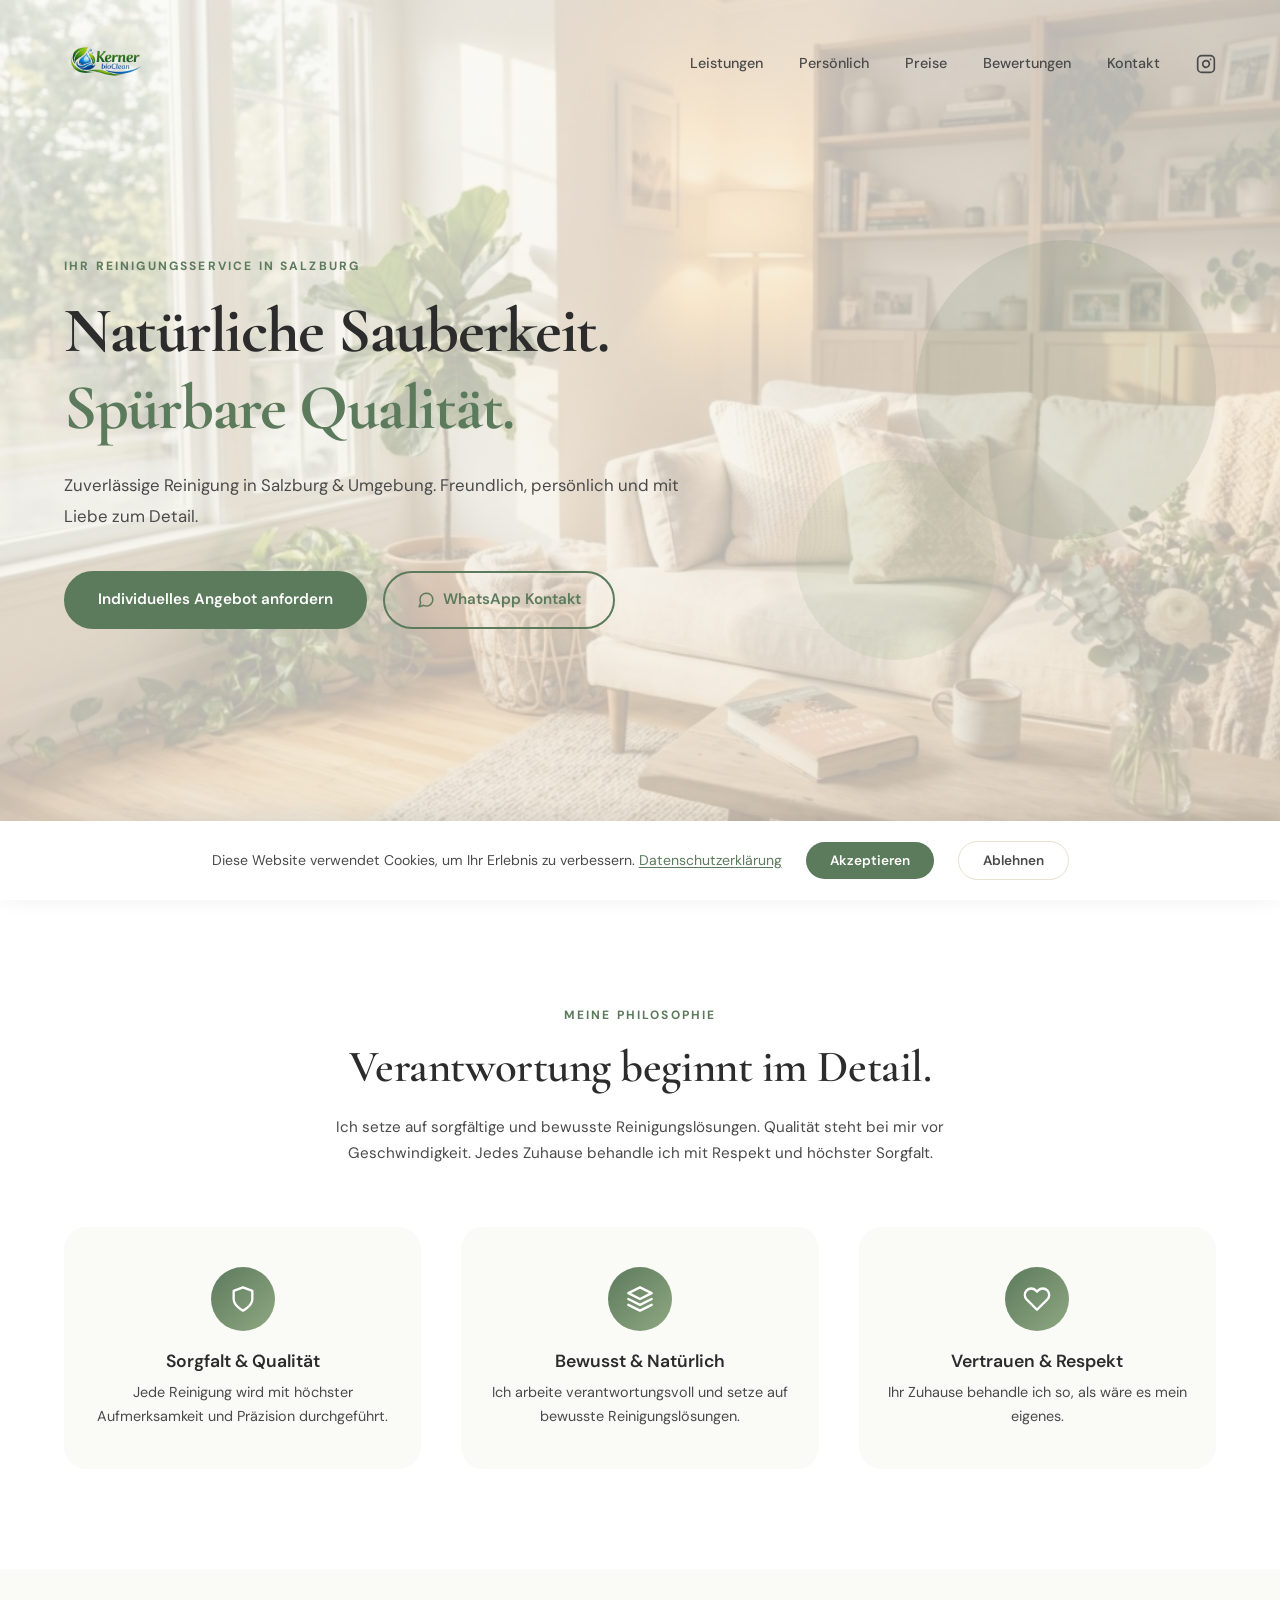
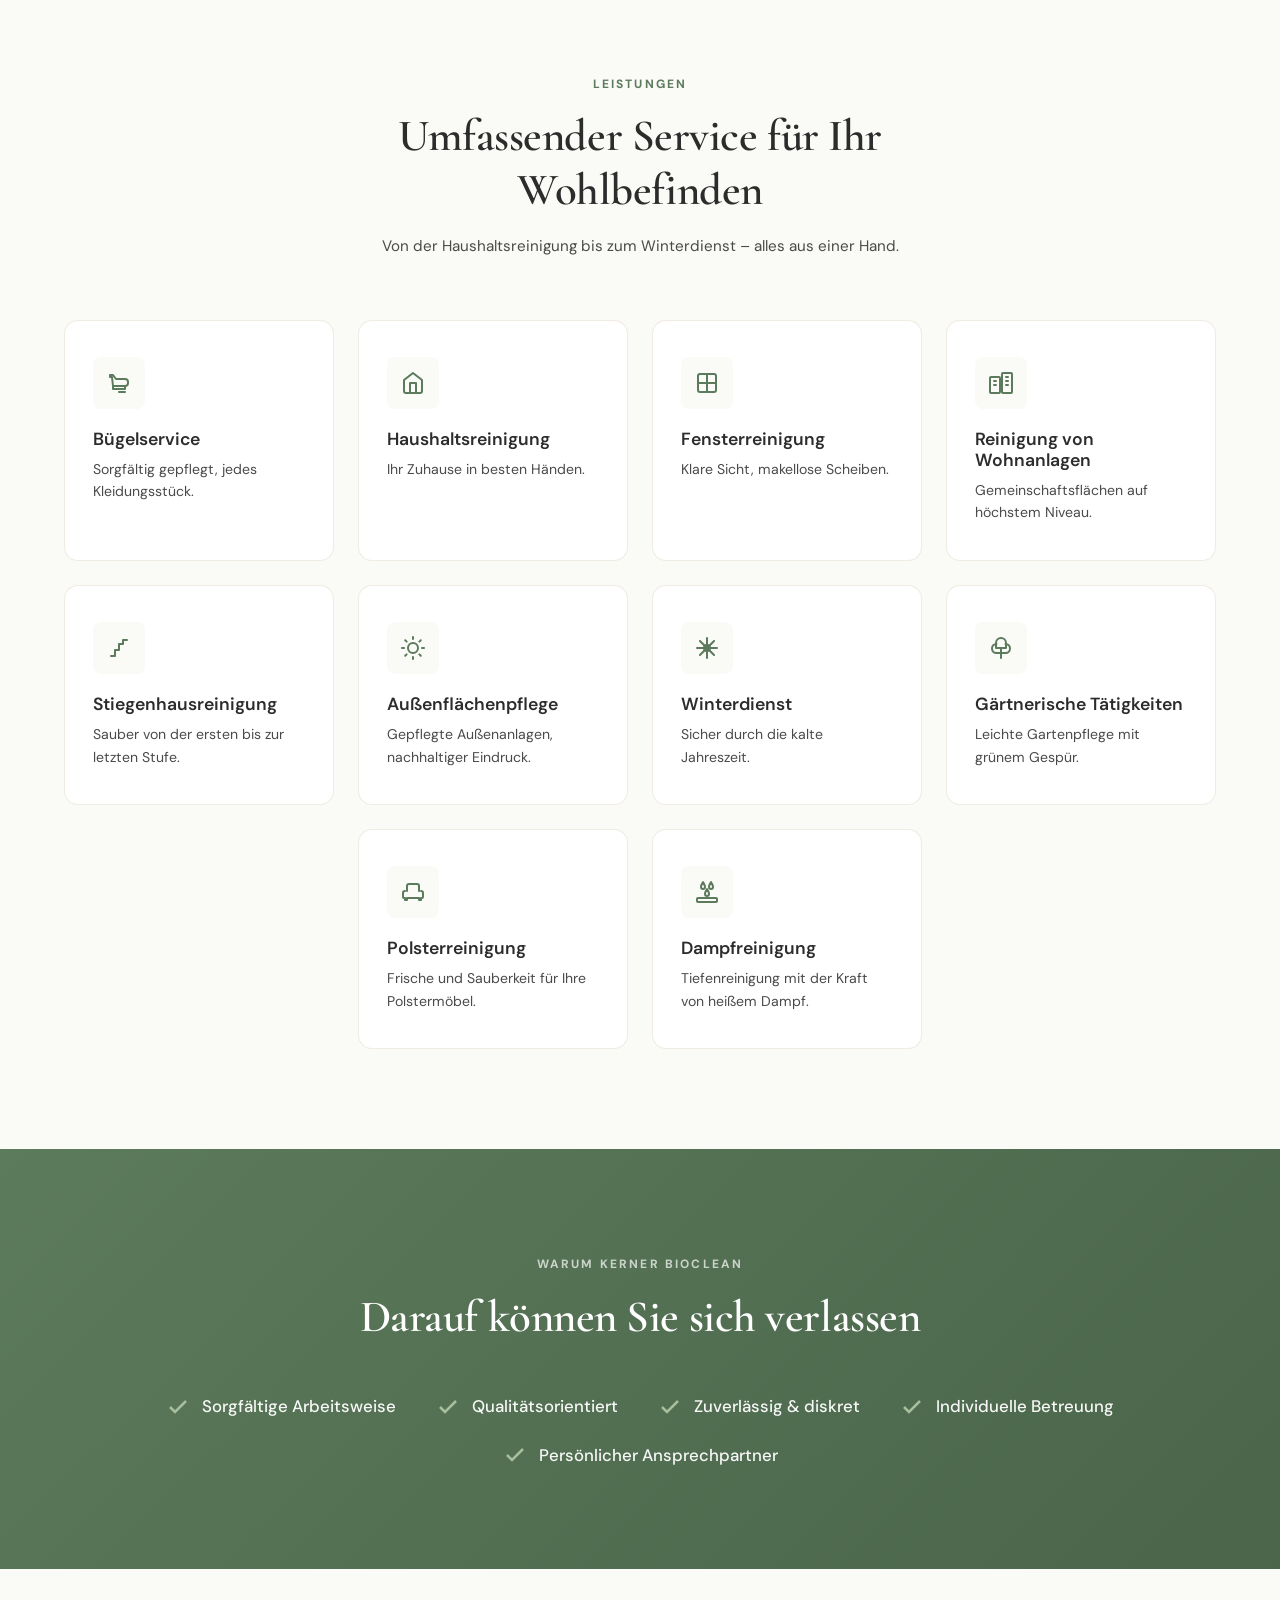
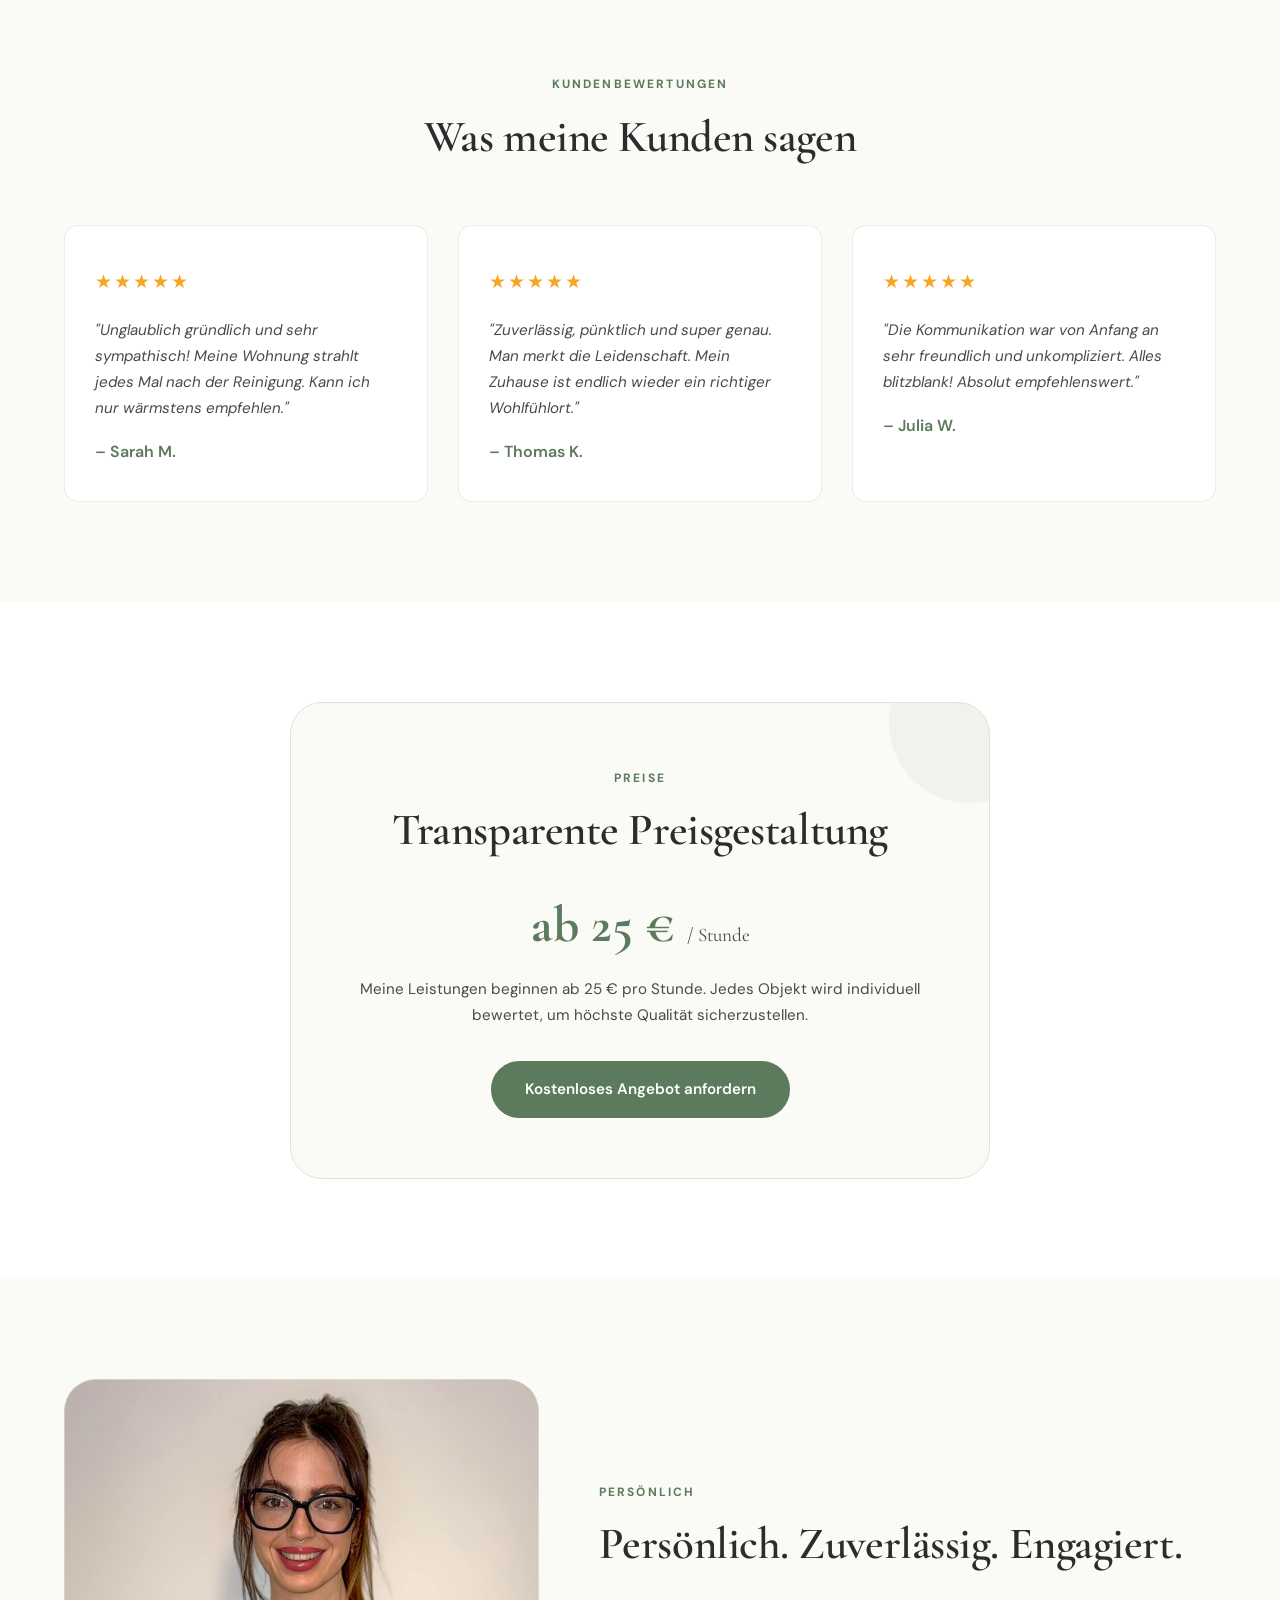
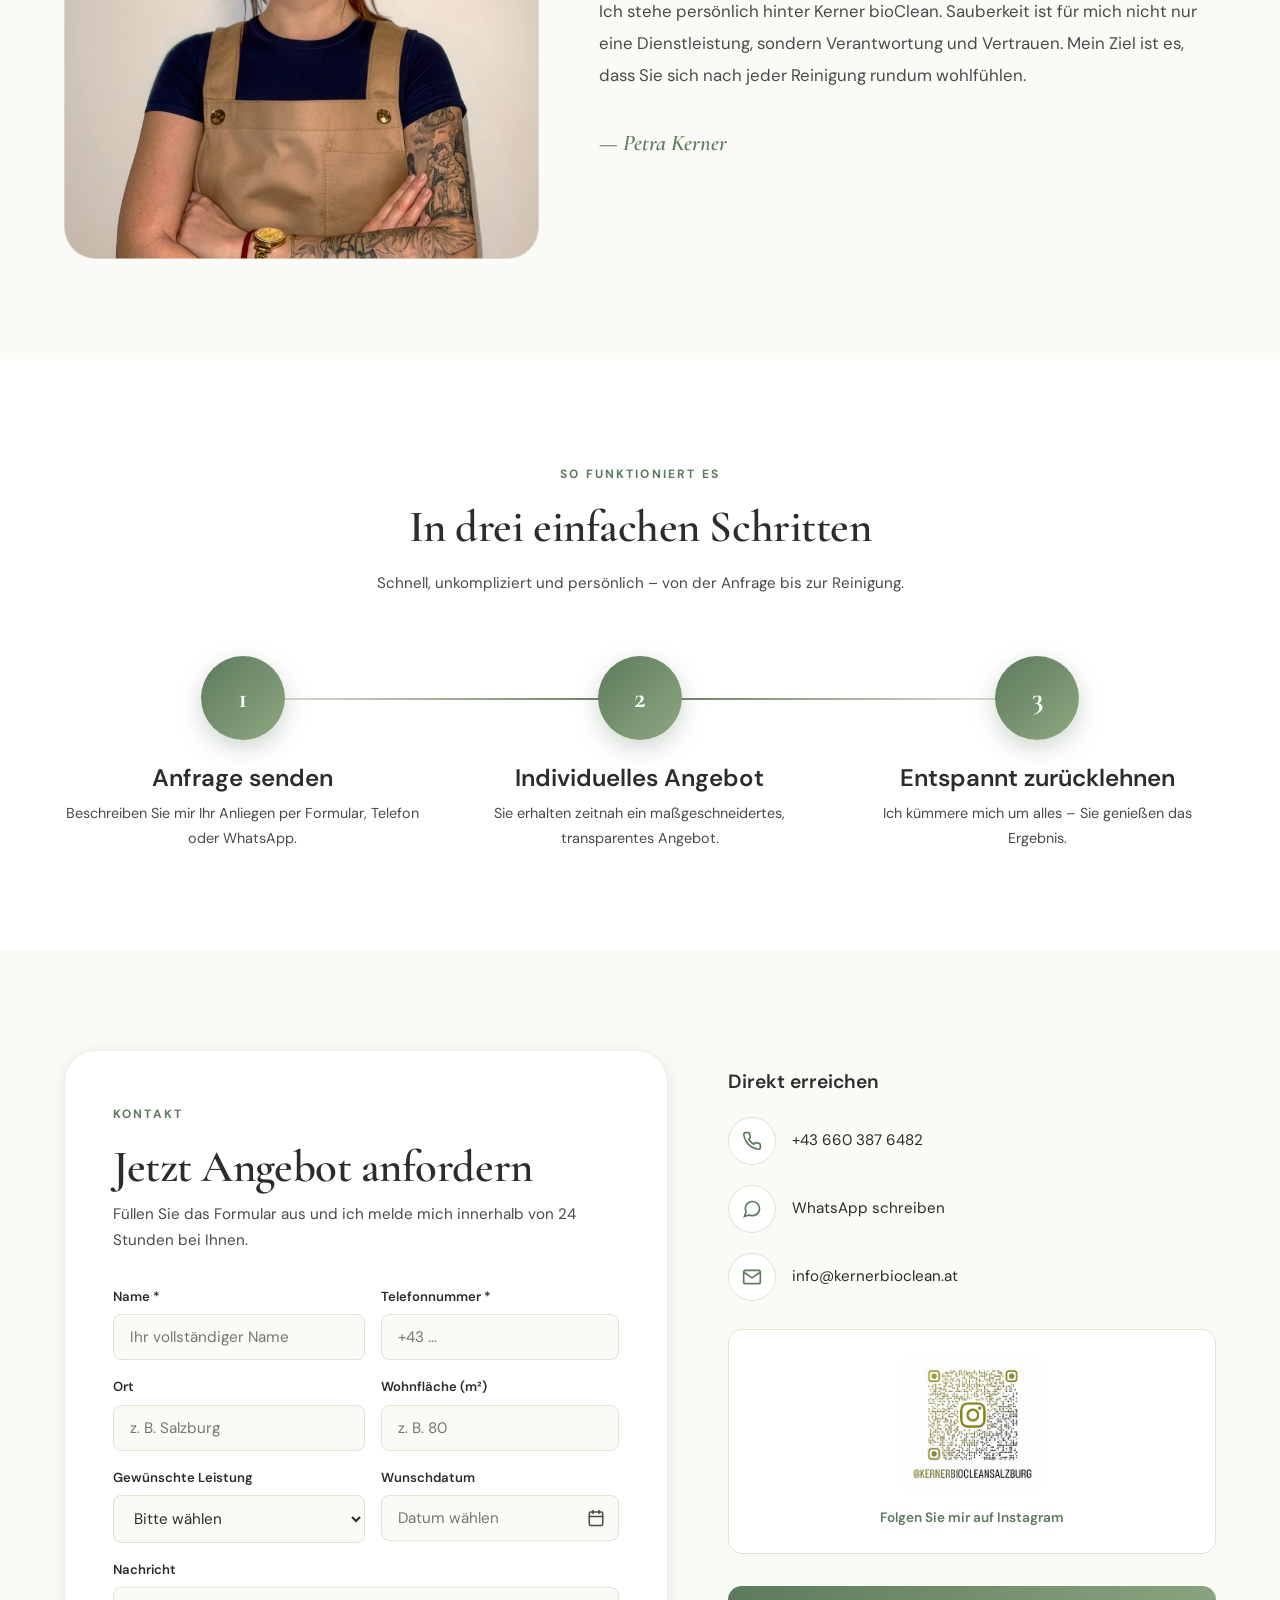
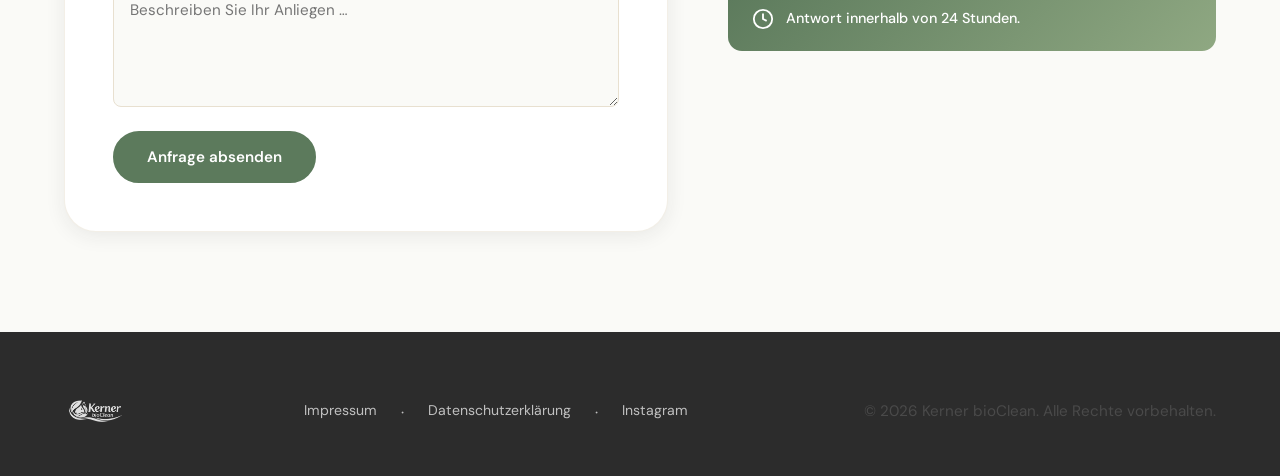
==== index.html @ 17708b9a "Update print statement from 'Hello' to 'Goodbye'" ====
<!DOCTYPE html>
<html lang="de">

<head>
  <meta charset="UTF-8">
  <meta name="viewport" content="width=device-width, initial-scale=1.0">
  <title>Kerner BioClean</title>
  <link rel="icon" type="image/png" href="Logo-ohneText.png" sizes="192x192">
  <link rel="apple-touch-icon" href="Logo-ohneText.png">
  <meta name="description"
    content="Zuverlässige Reinigung in Salzburg & Umgebung. Kerner bioClean – freundlich, persönlich und mit Liebe zum Detail.">
  <link rel="preconnect" href="https://fonts.googleapis.com">
  <link rel="preconnect" href="https://fonts.gstatic.com" crossorigin>
  <link
    href="https://fonts.googleapis.com/css2?family=Cormorant+Garamond:ital,wght@0,400;0,600;0,700;1,400;1,600&family=DM+Sans:wght@400;500;600;700&display=swap"
    rel="stylesheet">
  <link rel="stylesheet" href="style.css">
</head>

<body>

  <!-- ======================== NAVIGATION ======================== -->
  <nav class="navbar" id="navbar">
    <div class="container">
      <a href="#" class="logo"><img src="Logo.png" alt="Kerner bioClean" class="logo-img"></a>
      <ul class="nav-links" id="navLinks">
        <li><a href="#leistungen">Leistungen</a></li>
        <li><a href="#persoenlich">Persönlich</a></li>
        <li><a href="#preise">Preise</a></li>
        <li><a href="#bewertungen">Bewertungen</a></li>
        <li><a href="#kontakt">Kontakt</a></li>
        <li><a href="https://www.instagram.com/kernerbiocleansalzburg/" target="_blank" rel="noopener"
            aria-label="Instagram">
            <svg width="20" height="20" viewBox="0 0 24 24" fill="none" stroke="currentColor" stroke-width="2"
              stroke-linecap="round" stroke-linejoin="round">
              <rect x="2" y="2" width="20" height="20" rx="5" ry="5" />
              <path d="M16 11.37A4 4 0 1 1 12.63 8 4 4 0 0 1 16 11.37z" />
              <line x1="17.5" y1="6.5" x2="17.51" y2="6.5" />
            </svg>
          </a></li>
      </ul>
      <button class="menu-toggle" id="menuToggle" aria-label="Menü öffnen">
        <span></span><span></span><span></span>
      </button>
    </div>
  </nav>

  <!-- ======================== HERO ======================== -->
  <section class="hero" id="hero">
    <div class="container">
      <div class="hero-content reveal">
        <span class="section-label">Ihr Reinigungsservice in Salzburg</span>
        <h1>Natürliche Sauberkeit.<br><em>Spürbare Qualität.</em></h1>
        <p>Zuverlässige Reinigung in Salzburg &amp; Umgebung. Freundlich, persönlich und mit Liebe zum Detail.</p>
        <div class="hero-buttons">
          <a href="#kontakt" class="btn btn-primary">Individuelles Angebot anfordern</a>
          <a href="https://wa.me/436603876482" target="_blank" rel="noopener" class="btn btn-outline">
            <svg width="18" height="18" viewBox="0 0 24 24" fill="none" stroke="currentColor" stroke-width="2"
              stroke-linecap="round" stroke-linejoin="round">
              <path
                d="M21 11.5a8.38 8.38 0 0 1-.9 3.8 8.5 8.5 0 0 1-7.6 4.7 8.38 8.38 0 0 1-3.8-.9L3 21l1.9-5.7a8.38 8.38 0 0 1-.9-3.8 8.5 8.5 0 0 1 4.7-7.6 8.38 8.38 0 0 1 3.8-.9h.5a8.48 8.48 0 0 1 8 8v.5z" />
            </svg>
            WhatsApp Kontakt
          </a>
        </div>
      </div>
    </div>
    <div class="hero-decoration" aria-hidden="true">
      <div class="hero-circle"></div>
      <div class="hero-circle"></div>
      <div class="hero-circle"></div>
    </div>
  </section>

  <!-- ======================== PHILOSOPHIE ======================== -->
  <section id="philosophie">
    <div class="container">
      <div class="philosophy-content reveal">
        <span class="section-label">Meine Philosophie</span>
        <h2>Verantwortung beginnt im Detail.</h2>
        <p>Ich setze auf sorgfältige und bewusste Reinigungslösungen. Qualität steht bei mir vor Geschwindigkeit. Jedes
          Zuhause behandle ich mit Respekt und höchster Sorgfalt.</p>
      </div>
      <div class="philosophy-features stagger">
        <!-- Feature 1 -->
        <div class="philosophy-feature reveal">
          <div class="icon-wrapper">
            <svg viewBox="0 0 24 24">
              <path d="M12 22s8-4 8-10V5l-8-3-8 3v7c0 6 8 10 8 10z" />
            </svg>
          </div>
          <h4>Sorgfalt & Qualität</h4>
          <p>Jede Reinigung wird mit höchster Aufmerksamkeit und Präzision durchgeführt.</p>
        </div>
        <!-- Feature 2 -->
        <div class="philosophy-feature reveal">
          <div class="icon-wrapper">
            <svg viewBox="0 0 24 24">
              <path d="M12 2L2 7l10 5 10-5-10-5z" />
              <path d="M2 17l10 5 10-5" />
              <path d="M2 12l10 5 10-5" />
            </svg>
          </div>
          <h4>Bewusst & Natürlich</h4>
          <p>Ich arbeite verantwortungsvoll und setze auf bewusste Reinigungslösungen.</p>
        </div>
        <!-- Feature 3 -->
        <div class="philosophy-feature reveal">
          <div class="icon-wrapper">
            <svg viewBox="0 0 24 24">
              <path
                d="M20.84 4.61a5.5 5.5 0 0 0-7.78 0L12 5.67l-1.06-1.06a5.5 5.5 0 0 0-7.78 7.78l1.06 1.06L12 21.23l7.78-7.78 1.06-1.06a5.5 5.5 0 0 0 0-7.78z" />
            </svg>
          </div>
          <h4>Vertrauen & Respekt</h4>
          <p>Ihr Zuhause behandle ich so, als wäre es mein eigenes.</p>
        </div>
      </div>
    </div>
  </section>

  <!-- ======================== LEISTUNGEN ======================== -->
  <section id="leistungen">
    <div class="container">
      <div class="services-header reveal">
        <span class="section-label">Leistungen</span>
        <h2>Umfassender Service für Ihr Wohlbefinden</h2>
        <p>Von der Haushaltsreinigung bis zum Winterdienst – alles aus einer Hand.</p>
      </div>
      <div class="services-grid stagger">
        <!-- 1. Bügelservice -->
        <div class="service-card reveal">
          <div class="icon-wrapper">
            <svg viewBox="0 0 24 24">
              <path d="M6 15h12a3 3 0 0 0 3-3v-1a3 3 0 0 0-3-3H9L6 4H3v2h2l1 9Z" />
              <path d="M6 15v3h12v-3" />
              <path d="M12 21h6" />
            </svg>
          </div>
          <h3>Bügelservice</h3>
          <p>Sorgfältig gepflegt, jedes Kleidungsstück.</p>
        </div>
        <!-- 2. Haushaltsreinigung -->
        <div class="service-card reveal">
          <div class="icon-wrapper">
            <svg viewBox="0 0 24 24">
              <path d="M3 9l9-7 9 7v11a2 2 0 0 1-2 2H5a2 2 0 0 1-2-2z" />
              <polyline points="9 22 9 12 15 12 15 22" />
            </svg>
          </div>
          <h3>Haushaltsreinigung</h3>
          <p>Ihr Zuhause in besten Händen.</p>
        </div>
        <!-- 3. Fensterreinigung -->
        <div class="service-card reveal">
          <div class="icon-wrapper">
            <svg viewBox="0 0 24 24">
              <rect x="3" y="3" width="18" height="18" rx="2" ry="2" />
              <line x1="12" y1="3" x2="12" y2="21" />
              <line x1="3" y1="12" x2="21" y2="12" />
            </svg>
          </div>
          <h3>Fensterreinigung</h3>
          <p>Klare Sicht, makellose Scheiben.</p>
        </div>
        <!-- 4. Reinigung von Wohnanlagen -->
        <div class="service-card reveal">
          <div class="icon-wrapper">
            <svg viewBox="0 0 24 24">
              <rect x="1" y="6" width="10" height="16" rx="1" />
              <rect x="13" y="2" width="10" height="20" rx="1" />
              <line x1="5" y1="10" x2="7" y2="10" />
              <line x1="5" y1="14" x2="7" y2="14" />
              <line x1="17" y1="6" x2="19" y2="6" />
              <line x1="17" y1="10" x2="19" y2="10" />
              <line x1="17" y1="14" x2="19" y2="14" />
            </svg>
          </div>
          <h3>Reinigung von Wohnanlagen</h3>
          <p>Gemeinschaftsflächen auf höchstem Niveau.</p>
        </div>
        <!-- 5. Stiegenhausreinigung -->
        <div class="service-card reveal">
          <div class="icon-wrapper">
            <svg viewBox="0 0 24 24">
              <polyline points="4 20 8 20 8 14 12 14 12 8 16 8 16 4 20 4" />
            </svg>
          </div>
          <h3>Stiegenhausreinigung</h3>
          <p>Sauber von der ersten bis zur letzten Stufe.</p>
        </div>
        <!-- 6. Außenflächenpflege -->
        <div class="service-card reveal">
          <div class="icon-wrapper">
            <svg viewBox="0 0 24 24">
              <circle cx="12" cy="12" r="5" />
              <line x1="12" y1="1" x2="12" y2="3" />
              <line x1="12" y1="21" x2="12" y2="23" />
              <line x1="4.22" y1="4.22" x2="5.64" y2="5.64" />
              <line x1="18.36" y1="18.36" x2="19.78" y2="19.78" />
              <line x1="1" y1="12" x2="3" y2="12" />
              <line x1="21" y1="12" x2="23" y2="12" />
              <line x1="4.22" y1="19.78" x2="5.64" y2="18.36" />
              <line x1="18.36" y1="5.64" x2="19.78" y2="4.22" />
            </svg>
          </div>
          <h3>Außenflächenpflege</h3>
          <p>Gepflegte Außenanlagen, nachhaltiger Eindruck.</p>
        </div>
        <!-- 7. Winterdienst -->
        <div class="service-card reveal">
          <div class="icon-wrapper">
            <svg viewBox="0 0 24 24">
              <line x1="12" y1="2" x2="12" y2="22" />
              <line x1="2" y1="12" x2="22" y2="12" />
              <line x1="4.93" y1="4.93" x2="19.07" y2="19.07" />
              <line x1="19.07" y1="4.93" x2="4.93" y2="19.07" />
              <circle cx="12" cy="12" r="3" />
            </svg>
          </div>
          <h3>Winterdienst</h3>
          <p>Sicher durch die kalte Jahreszeit.</p>
        </div>
        <!-- 8. Gärtnerische Tätigkeiten -->
        <div class="service-card reveal">
          <div class="icon-wrapper">
            <svg viewBox="0 0 24 24">
              <path d="M12 22V12" />
              <path d="M7.5 8C5 8 3 10 3 12.5S5 17 7.5 17H12" />
              <path d="M16.5 8C19 8 21 10 21 12.5S19 17 16.5 17H12" />
              <path d="M12 2a5 5 0 0 0-5 5v5h10V7a5 5 0 0 0-5-5z" />
            </svg>
          </div>
          <h3>Gärtnerische Tätigkeiten</h3>
          <p>Leichte Gartenpflege mit grünem Gespür.</p>
        </div>
        <!-- 9. Polsterreinigung -->
        <div class="service-card reveal">
          <div class="icon-wrapper">
            <svg viewBox="0 0 24 24">
              <path d="M4 11a2 2 0 0 0-2 2v4a1 1 0 0 0 1 1h1v2h2v-2h12v2h2v-2h1a1 1 0 0 0 1-1v-4a2 2 0 0 0-2-2" />
              <path d="M6 11V6a2 2 0 0 1 2-2h8a2 2 0 0 1 2 2v5" />
            </svg>
          </div>
          <h3>Polsterreinigung</h3>
          <p>Frische und Sauberkeit für Ihre Polstermöbel.</p>
        </div>
        <!-- 10. Dampfreinigung -->
        <div class="service-card reveal">
          <div class="icon-wrapper">
            <svg viewBox="0 0 24 24">
              <path d="M8 2c0 0-2 3-2 5a2 2 0 0 0 4 0C10 5 8 2 8 2z" />
              <path d="M16 2c0 0-2 3-2 5a2 2 0 0 0 4 0C18 5 16 2 16 2z" />
              <path d="M12 9c0 0-2 3-2 5a2 2 0 0 0 4 0C14 12 12 9 12 9z" />
              <rect x="2" y="18" width="20" height="4" rx="1" />
            </svg>
          </div>
          <h3>Dampfreinigung</h3>
          <p>Tiefenreinigung mit der Kraft von heißem Dampf.</p>
        </div>
      </div>
    </div>
  </section>

  <!-- ======================== VERTRAUEN ======================== -->
  <section id="vertrauen">
    <div class="container">
      <div class="trust-content reveal">
        <span class="section-label" style="color: rgba(255,255,255,0.7);">Warum Kerner BioClean</span>
        <h2>Darauf können Sie sich verlassen</h2>
        <div class="trust-list stagger">
          <div class="trust-item reveal">
            <svg viewBox="0 0 24 24">
              <polyline points="20 6 9 17 4 12" />
            </svg>
            <span>Sorgfältige Arbeitsweise</span>
          </div>
          <div class="trust-item reveal">
            <svg viewBox="0 0 24 24">
              <polyline points="20 6 9 17 4 12" />
            </svg>
            <span>Qualitätsorientiert</span>
          </div>
          <div class="trust-item reveal">
            <svg viewBox="0 0 24 24">
              <polyline points="20 6 9 17 4 12" />
            </svg>
            <span>Zuverlässig &amp; diskret</span>
          </div>
          <div class="trust-item reveal">
            <svg viewBox="0 0 24 24">
              <polyline points="20 6 9 17 4 12" />
            </svg>
            <span>Individuelle Betreuung</span>
          </div>
          <div class="trust-item reveal">
            <svg viewBox="0 0 24 24">
              <polyline points="20 6 9 17 4 12" />
            </svg>
            <span>Persönlicher Ansprechpartner</span>
          </div>
        </div>
      </div>
    </div>
  </section>


  <!-- ======================== BEWERTUNGEN ======================== -->
  <section id="bewertungen">
    <div class="container">
      <div class="reviews-header reveal">
        <span class="section-label">Kundenbewertungen</span>
        <h2>Was meine Kunden sagen</h2>
      </div>
      <div class="reviews-grid stagger">
        <!-- Review 1 -->
        <div class="review-card reveal">
          <div class="stars">★★★★★</div>
          <p>"Unglaublich gründlich und sehr sympathisch! Meine Wohnung strahlt jedes Mal nach der Reinigung. Kann ich
            nur wärmstens empfehlen."</p>
          <h4>– Sarah M.</h4>
        </div>
        <!-- Review 2 -->
        <div class="review-card reveal">
          <div class="stars">★★★★★</div>
          <p>"Zuverlässig, pünktlich und super genau. Man merkt die Leidenschaft. Mein Zuhause ist endlich wieder ein
            richtiger Wohlfühlort."</p>
          <h4>– Thomas K.</h4>
        </div>
        <!-- Review 3 -->
        <div class="review-card reveal">
          <div class="stars">★★★★★</div>
          <p>"Die Kommunikation war von Anfang an sehr freundlich und unkompliziert. Alles blitzblank! Absolut
            empfehlenswert."</p>
          <h4>– Julia W.</h4>
        </div>
      </div>
    </div>
  </section>

  <!-- ======================== PREISE ======================== -->
  <section id="preise">
    <div class="container">
      <div class="pricing-card reveal">
        <span class="section-label">Preise</span>
        <h2>Transparente Preisgestaltung</h2>
        <div class="pricing-amount">ab 25 € <span>/ Stunde</span></div>
        <p>Meine Leistungen beginnen ab 25 € pro Stunde. Jedes Objekt wird individuell bewertet, um höchste Qualität
          sicherzustellen.</p>
        <a href="#kontakt" class="btn btn-primary">Kostenloses Angebot anfordern</a>
      </div>
    </div>
  </section>

  <!-- ======================== PERSÖNLICH ======================== -->
  <section id="persoenlich">
    <div class="container">
      <div class="personal-grid">
        <div class="personal-image reveal">
          <img src="Person.jpeg" alt="Kerner bioClean – Persönlicher Ansprechpartner" loading="lazy">
        </div>
        <div class="personal-text reveal">
          <span class="section-label">Persönlich</span>
          <h2>Persönlich. Zuverlässig. Engagiert.</h2>
          <p>Ich stehe persönlich hinter Kerner bioClean. Sauberkeit ist für mich nicht nur eine Dienstleistung, sondern
            Verantwortung und Vertrauen. Mein Ziel ist es, dass Sie sich nach jeder Reinigung rundum wohlfühlen.</p>
          <span class="signature">— Petra Kerner</span>
        </div>
      </div>
    </div>
  </section>

  <!-- ======================== ABLAUF ======================== -->
  <section id="ablauf">
    <div class="container">
      <div class="process-header reveal">
        <span class="section-label">So funktioniert es</span>
        <h2>In drei einfachen Schritten</h2>
        <p>Schnell, unkompliziert und persönlich – von der Anfrage bis zur Reinigung.</p>
      </div>
      <div class="process-steps stagger">
        <div class="process-step reveal">
          <div class="step-number">1</div>
          <h3>Anfrage senden</h3>
          <p>Beschreiben Sie mir Ihr Anliegen per Formular, Telefon oder WhatsApp.</p>
        </div>
        <div class="process-step reveal">
          <div class="step-number">2</div>
          <h3>Individuelles Angebot</h3>
          <p>Sie erhalten zeitnah ein maßgeschneidertes, transparentes Angebot.</p>
        </div>
        <div class="process-step reveal">
          <div class="step-number">3</div>
          <h3>Entspannt zurücklehnen</h3>
          <p>Ich kümmere mich um alles – Sie genießen das Ergebnis.</p>
        </div>
      </div>
    </div>
  </section>

  <!-- ======================== KONTAKT ======================== -->
  <section id="kontakt">
    <div class="container">
      <div class="contact-grid">
        <!-- Form -->
        <div class="contact-form-wrapper reveal">
          <span class="section-label">Kontakt</span>
          <h2>Jetzt Angebot anfordern</h2>
          <p>Füllen Sie das Formular aus und ich melde mich innerhalb von 24 Stunden bei Ihnen.</p>
          <form id="contactForm" action="https://formsubmit.co/info@kernerbioclean.at" method="POST">
            <!-- Formsubmit config -->
            <input type="hidden" name="_subject" value="Neue Anfrage über Kerner bioClean Website">
            <input type="hidden" name="_captcha" value="false">
            <input type="hidden" name="_next" value="https://www.kernerbioclean.at/#kontakt">
            <input type="text" name="_honey" style="display:none">
            <div class="form-grid">
              <div class="form-group">
                <label for="name">Name *</label>
                <input type="text" id="name" name="name" placeholder="Ihr vollständiger Name" required>
              </div>
              <div class="form-group">
                <label for="phone">Telefonnummer *</label>
                <input type="tel" id="phone" name="phone" placeholder="+43 ..." required>
              </div>
              <div class="form-group">
                <label for="location">Ort</label>
                <input type="text" id="location" name="location" placeholder="z. B. Salzburg">
              </div>
              <div class="form-group">
                <label for="area">Wohnfläche (m²)</label>
                <input type="number" id="area" name="area" placeholder="z. B. 80">
              </div>
              <div class="form-group">
                <label for="service">Gewünschte Leistung</label>
                <select id="service" name="service">
                  <option value="" disabled selected>Bitte wählen</option>
                  <option value="Bügelservice">Bügelservice</option>
                  <option value="Haushaltsreinigung">Haushaltsreinigung</option>
                  <option value="Fensterreinigung">Fensterreinigung</option>
                  <option value="Reinigung von Wohnanlagen">Reinigung von Wohnanlagen</option>
                  <option value="Stiegenhausreinigung">Stiegenhausreinigung</option>
                  <option value="Außenflächenpflege">Außenflächenpflege</option>
                  <option value="Winterdienst">Winterdienst</option>
                  <option value="Gärtnerische Tätigkeiten">Gärtnerische Tätigkeiten</option>
                  <option value="Polsterreinigung">Polsterreinigung</option>
                  <option value="Dampfreinigung">Dampfreinigung</option>
                </select>
              </div>
              <div class="form-group">
                <label for="date">Wunschdatum</label>
                <div class="datepicker-wrapper">
                  <input type="text" id="date" name="date" placeholder="Datum wählen" readonly>
                  <svg class="datepicker-icon" viewBox="0 0 24 24" width="18" height="18" fill="none"
                    stroke="currentColor" stroke-width="2" stroke-linecap="round" stroke-linejoin="round">
                    <rect x="3" y="4" width="18" height="18" rx="2" ry="2" />
                    <line x1="16" y1="2" x2="16" y2="6" />
                    <line x1="8" y1="2" x2="8" y2="6" />
                    <line x1="3" y1="10" x2="21" y2="10" />
                  </svg>
                  <div class="datepicker-dropdown" id="datepickerDropdown"></div>
                </div>
              </div>
              <div class="form-group full-width">
                <label for="message">Nachricht</label>
                <textarea id="message" name="message" placeholder="Beschreiben Sie Ihr Anliegen …"></textarea>
              </div>
            </div>
            <div class="form-submit">
              <button type="submit" class="btn btn-primary">Anfrage absenden</button>
            </div>
          </form>
        </div>
        <!-- Info sidebar -->
        <div class="contact-info reveal">
          <h3>Direkt erreichen</h3>
          <a href="tel:+436603876482" class="contact-detail">
            <div class="icon-circle">
              <svg viewBox="0 0 24 24">
                <path
                  d="M22 16.92v3a2 2 0 0 1-2.18 2 19.79 19.79 0 0 1-8.63-3.07 19.5 19.5 0 0 1-6-6 19.79 19.79 0 0 1-3.07-8.67A2 2 0 0 1 4.11 2h3a2 2 0 0 1 2 1.72 12.84 12.84 0 0 0 .7 2.81 2 2 0 0 1-.45 2.11L8.09 9.91a16 16 0 0 0 6 6l1.27-1.27a2 2 0 0 1 2.11-.45 12.84 12.84 0 0 0 2.81.7A2 2 0 0 1 22 16.92z" />
              </svg>
            </div>
            <span>+43 660 387 6482</span>
          </a>
          <a href="https://wa.me/436603876482" target="_blank" rel="noopener" class="contact-detail">
            <div class="icon-circle">
              <svg viewBox="0 0 24 24">
                <path
                  d="M21 11.5a8.38 8.38 0 0 1-.9 3.8 8.5 8.5 0 0 1-7.6 4.7 8.38 8.38 0 0 1-3.8-.9L3 21l1.9-5.7a8.38 8.38 0 0 1-.9-3.8 8.5 8.5 0 0 1 4.7-7.6 8.38 8.38 0 0 1 3.8-.9h.5a8.48 8.48 0 0 1 8 8v.5z" />
              </svg>
            </div>
            <span>WhatsApp schreiben</span>
          </a>
          <a href="mailto:info@kernerbioclean.at" class="contact-detail">
            <div class="icon-circle">
              <svg viewBox="0 0 24 24">
                <path d="M4 4h16c1.1 0 2 .9 2 2v12c0 1.1-.9 2-2 2H4c-1.1 0-2-.9-2-2V6c0-1.1.9-2 2-2z" />
                <polyline points="22,6 12,13 2,6" />
              </svg>
            </div>
            <span>info@kernerbioclean.at</span>
          </a>
          <div class="qr-code-box">
            <a href="https://www.instagram.com/kernerbiocleansalzburg/" target="_blank" rel="noopener">
              <img src="QR-Code.jpeg" alt="Instagram QR-Code" class="qr-code-img">
            </a>
            <span>Folgen Sie mir auf Instagram</span>
          </div>
          <div class="response-note">
            <svg viewBox="0 0 24 24">
              <circle cx="12" cy="12" r="10" />
              <polyline points="12 6 12 12 16 14" />
            </svg>
            <span>Antwort innerhalb von 24 Stunden.</span>
          </div>
        </div>
      </div>
    </div>
  </section>

  <!-- ======================== FOOTER ======================== -->
  <footer class="footer">
    <div class="container">
      <div class="footer-content">
        <div class="footer-brand">
          <a href="#" class="logo"><img src="Logo.png" alt="Kerner bioClean" class="logo-img footer-logo-img"></a>
        </div>
        <div class="footer-links">
          <a href="#">Impressum</a>
          <span class="footer-divider">·</span>
          <a href="#">Datenschutzerklärung</a>
          <span class="footer-divider">·</span>
          <a href="https://www.instagram.com/kernerbiocleansalzburg/" target="_blank" rel="noopener">Instagram</a>
        </div>
        <p class="footer-copy">&copy; 2026 Kerner bioClean. Alle Rechte vorbehalten.</p>
      </div>
    </div>
  </footer>

  <!-- ======================== COOKIE BANNER ======================== -->
  <div class="cookie-banner" id="cookieBanner">
    <p>Diese Website verwendet Cookies, um Ihr Erlebnis zu verbessern. <a href="#">Datenschutzerklärung</a></p>
    <button class="cookie-btn cookie-accept" id="cookieAccept">Akzeptieren</button>
    <button class="cookie-btn cookie-decline" id="cookieDecline">Ablehnen</button>
  </div>

  <script src="script.js"></script>
</body>

</html>
---- style.css ----
/* ============================================================
   Kerner bioClean – Premium Cleaning Service Website
   Design System & Styles
   ============================================================ */

/* --- CSS Custom Properties --- */
:root {
    --primary: #5C7A5C;
    --primary-dark: #4A654A;
    --accent: #8FA882;
    --accent-light: #a8bf9e;
    --bg: #FAFAF7;
    --sand: #E8E0D0;
    --sand-light: #f0ebe0;
    --dark: #2C2C2C;
    --dark-soft: #4a4a4a;
    --white: #ffffff;
    --shadow-sm: 0 2px 8px rgba(44, 44, 44, 0.06);
    --shadow-md: 0 4px 20px rgba(44, 44, 44, 0.08);
    --shadow-lg: 0 8px 40px rgba(44, 44, 44, 0.10);
    --shadow-xl: 0 12px 48px rgba(44, 44, 44, 0.14);
    --radius-sm: 8px;
    --radius-md: 14px;
    --radius-lg: 22px;
    --radius-xl: 32px;
    --transition: 0.35s cubic-bezier(0.4, 0, 0.2, 1);
    --transition-slow: 0.6s cubic-bezier(0.4, 0, 0.2, 1);
}

/* --- Reset & Base --- */
*,
*::before,
*::after {
    box-sizing: border-box;
    margin: 0;
    padding: 0;
}

html {
    scroll-behavior: smooth;
    font-size: 16px;
    -webkit-font-smoothing: antialiased;
    -moz-osx-font-smoothing: grayscale;
    overflow-x: hidden;
}

body {
    font-family: 'DM Sans', sans-serif;
    background-color: var(--bg);
    color: var(--dark);
    line-height: 1.7;
    overflow-x: hidden;
}

img {
    max-width: 100%;
    height: auto;
    display: block;
}

a {
    text-decoration: none;
    color: inherit;
    transition: color var(--transition);
}

ul {
    list-style: none;
}

/* --- Typography --- */
h1,
h2,
h3,
h4 {
    font-family: 'Cormorant Garamond', serif;
    font-weight: 600;
    line-height: 1.2;
    color: var(--dark);
}

h1 {
    font-size: clamp(2.4rem, 5vw, 4rem);
    letter-spacing: -0.02em;
}

h2 {
    font-size: clamp(1.8rem, 3.5vw, 2.8rem);
    letter-spacing: -0.01em;
}

h3 {
    font-size: clamp(1.2rem, 2vw, 1.5rem);
}

h4 {
    font-size: 1.1rem;
}

p {
    font-size: clamp(0.95rem, 1.1vw, 1.08rem);
    color: var(--dark-soft);
    max-width: 640px;
}

.section-label {
    font-family: 'DM Sans', sans-serif;
    font-size: 0.75rem;
    font-weight: 700;
    text-transform: uppercase;
    letter-spacing: 0.18em;
    color: var(--primary);
    margin-bottom: 1rem;
    display: inline-block;
}

/* --- Layout --- */
.container {
    width: 100%;
    max-width: 1200px;
    margin: 0 auto;
    padding: 0 24px;
    box-sizing: border-box;
}

section {
    padding: 100px 0;
}

/* --- Buttons --- */
.btn {
    display: inline-flex;
    align-items: center;
    gap: 8px;
    font-family: 'DM Sans', sans-serif;
    font-size: 0.95rem;
    font-weight: 600;
    padding: 14px 32px;
    border-radius: 50px;
    border: 2px solid transparent;
    cursor: pointer;
    transition: all var(--transition);
    white-space: nowrap;
}

.btn-primary {
    background-color: var(--primary);
    color: var(--white);
    border-color: var(--primary);
}

.btn-primary:hover {
    background-color: var(--primary-dark);
    border-color: var(--primary-dark);
    transform: translateY(-2px);
    box-shadow: 0 6px 24px rgba(92, 122, 92, 0.35);
}

.btn-outline {
    background-color: transparent;
    color: var(--primary);
    border-color: var(--primary);
}

.btn-outline:hover {
    background-color: var(--primary);
    color: var(--white);
    transform: translateY(-2px);
}

.btn-white {
    background-color: var(--white);
    color: var(--primary);
    border-color: var(--white);
}

.btn-white:hover {
    background-color: var(--sand-light);
    transform: translateY(-2px);
    box-shadow: var(--shadow-md);
}

/* --- Scroll Animations --- */
.reveal {
    opacity: 0;
    transform: translateY(40px);
    transition: opacity 0.8s cubic-bezier(0.4, 0, 0.2, 1),
        transform 0.8s cubic-bezier(0.4, 0, 0.2, 1);
}

.reveal.visible {
    opacity: 1;
    transform: translateY(0);
}

/* stagger children */
.stagger>.reveal:nth-child(1) {
    transition-delay: 0s;
}

.stagger>.reveal:nth-child(2) {
    transition-delay: 0.1s;
}

.stagger>.reveal:nth-child(3) {
    transition-delay: 0.2s;
}

.stagger>.reveal:nth-child(4) {
    transition-delay: 0.3s;
}

.stagger>.reveal:nth-child(5) {
    transition-delay: 0.4s;
}

.stagger>.reveal:nth-child(6) {
    transition-delay: 0.5s;
}

.stagger>.reveal:nth-child(7) {
    transition-delay: 0.6s;
}

.stagger>.reveal:nth-child(8) {
    transition-delay: 0.7s;
}

.stagger>.reveal:nth-child(9) {
    transition-delay: 0.8s;
}

.stagger>.reveal:nth-child(10) {
    transition-delay: 0.9s;
}

/* ============================================================
   NAVIGATION
   ============================================================ */
.navbar {
    position: fixed;
    top: 0;
    left: 0;
    width: 100%;
    z-index: 1000;
    padding: 20px 0;
    transition: all var(--transition);
}

.navbar.scrolled {
    padding: 12px 0;
    background: rgba(250, 250, 247, 0.75);
    backdrop-filter: blur(18px) saturate(180%);
    -webkit-backdrop-filter: blur(18px) saturate(180%);
    border-bottom: 1px solid rgba(232, 224, 208, 0.5);
    box-shadow: var(--shadow-sm);
}

.navbar .container {
    display: flex;
    align-items: center;
    justify-content: space-between;
}

.logo {
    font-family: 'Cormorant Garamond', serif;
    font-size: 1.6rem;
    font-weight: 700;
    color: var(--primary);
    letter-spacing: -0.02em;
}

.logo span {
    font-weight: 400;
    color: var(--dark);
}

.logo-img {
    height: 85px;
    width: auto;
    display: block;
    transition: opacity var(--transition);
}

.logo-img:hover {
    opacity: 0.85;
}

.footer-logo-img {
    height: 64px;
    filter: brightness(0) invert(1);
    opacity: 0.85;
}

.nav-links a svg {
    vertical-align: middle;
}

.nav-links {
    display: flex;
    align-items: center;
    gap: 36px;
}

.nav-links a {
    font-size: 0.9rem;
    font-weight: 500;
    color: var(--dark-soft);
    position: relative;
    padding: 4px 0;
}

.nav-links a::after {
    content: '';
    position: absolute;
    left: 0;
    bottom: 0;
    width: 0;
    height: 2px;
    background-color: var(--primary);
    transition: width var(--transition);
}

.nav-links a:hover {
    color: var(--primary);
}

.nav-links a:hover::after {
    width: 100%;
}

/* Mobile menu toggle */
.menu-toggle {
    display: none;
    flex-direction: column;
    gap: 5px;
    cursor: pointer;
    background: none;
    border: none;
    padding: 4px;
    z-index: 1100;
}

.menu-toggle span {
    display: block;
    width: 26px;
    height: 2px;
    background-color: var(--dark);
    border-radius: 2px;
    transition: all var(--transition);
}

.menu-toggle.active span:nth-child(1) {
    transform: rotate(45deg) translate(5px, 5px);
}

.menu-toggle.active span:nth-child(2) {
    opacity: 0;
}

.menu-toggle.active span:nth-child(3) {
    transform: rotate(-45deg) translate(5px, -5px);
}

/* ============================================================
   HERO
   ============================================================ */
.hero {
    position: relative;
    min-height: 100vh;
    display: flex;
    align-items: center;
    overflow: hidden;
    background: linear-gradient(160deg, var(--bg) 0%, var(--sand-light) 100%);
}

.hero::before {
    content: '';
    position: absolute;
    inset: 0;
    background: url('Hintergrund-Image.jpeg') center/cover no-repeat;
    opacity: 0.25;
}

.hero .container {
    position: relative;
    z-index: 2;
    padding-top: 60px;
    padding-bottom: 80px;
}

.hero-content {
    max-width: 680px;
}

.hero-content h1 {
    margin-bottom: 24px;
    font-weight: 700;
}

.hero-content h1 em {
    font-style: normal;
    color: var(--primary);
}

.hero-content p {
    font-size: clamp(1.05rem, 1.3vw, 1.2rem);
    margin-bottom: 40px;
    line-height: 1.8;
}

.hero-buttons {
    display: flex;
    gap: 16px;
    flex-wrap: wrap;
}

/* Decorative floating shapes */
.hero-decoration {
    position: absolute;
    right: 5%;
    top: 50%;
    transform: translateY(-50%);
    width: 420px;
    height: 420px;
    z-index: 1;
}

.hero-circle {
    position: absolute;
    border-radius: 50%;
    opacity: 0.15;
}

.hero-circle:nth-child(1) {
    width: 300px;
    height: 300px;
    background: var(--primary);
    top: 0;
    right: 0;
    animation: float 8s ease-in-out infinite;
}

.hero-circle:nth-child(2) {
    width: 200px;
    height: 200px;
    background: var(--accent);
    bottom: 0;
    left: 0;
    animation: float 10s ease-in-out infinite reverse;
}

.hero-circle:nth-child(3) {
    width: 120px;
    height: 120px;
    background: var(--sand);
    top: 50%;
    left: 40%;
    animation: float 6s ease-in-out infinite 1s;
}

@keyframes float {

    0%,
    100% {
        transform: translateY(0) scale(1);
    }

    50% {
        transform: translateY(-20px) scale(1.05);
    }
}

/* ============================================================
   PHILOSOPHY
   ============================================================ */
#philosophie {
    background-color: var(--white);
    position: relative;
}

.philosophy-content {
    text-align: center;
    max-width: 700px;
    margin: 0 auto 60px;
}

.philosophy-content h2 {
    margin-bottom: 20px;
}

.philosophy-content p {
    margin: 0 auto;
}

.philosophy-features {
    display: grid;
    grid-template-columns: repeat(3, 1fr);
    gap: 40px;
}

.philosophy-feature {
    text-align: center;
    padding: 40px 24px;
    border-radius: var(--radius-lg);
    background: var(--bg);
    transition: all var(--transition);
}

.philosophy-feature:hover {
    transform: translateY(-4px);
    box-shadow: var(--shadow-md);
}

.philosophy-feature .icon-wrapper {
    width: 64px;
    height: 64px;
    border-radius: 50%;
    background: linear-gradient(135deg, var(--primary), var(--accent));
    display: flex;
    align-items: center;
    justify-content: center;
    margin: 0 auto 20px;
}

.philosophy-feature .icon-wrapper svg {
    width: 28px;
    height: 28px;
    stroke: var(--white);
    fill: none;
    stroke-width: 2;
    stroke-linecap: round;
    stroke-linejoin: round;
}

.philosophy-feature h4 {
    margin-bottom: 8px;
    font-family: 'DM Sans', sans-serif;
    font-weight: 600;
}

.philosophy-feature p {
    font-size: 0.9rem;
    margin: 0 auto;
}

/* ============================================================
   SERVICES
   ============================================================ */
#leistungen {
    background-color: var(--bg);
}

.services-header {
    text-align: center;
    max-width: 600px;
    margin: 0 auto 60px;
}

.services-header h2 {
    margin-bottom: 16px;
}

.services-grid {
    display: flex;
    flex-wrap: wrap;
    justify-content: center;
    gap: 24px;
}

.service-card {
    flex: 0 1 calc(25% - 18px);
    background: var(--white);
    padding: 36px 28px;
    border-radius: var(--radius-md);
    border: 1px solid rgba(232, 224, 208, 0.6);
    transition: all var(--transition);
    position: relative;
    overflow: hidden;
}

.service-card::before {
    content: '';
    position: absolute;
    top: 0;
    left: 0;
    width: 100%;
    height: 3px;
    background: linear-gradient(90deg, var(--primary), var(--accent));
    opacity: 0;
    transition: opacity var(--transition);
}

.service-card:hover {
    transform: translateY(-6px);
    box-shadow: var(--shadow-lg);
    border-color: transparent;
}

.service-card:hover::before {
    opacity: 1;
}

.service-card .icon-wrapper {
    width: 52px;
    height: 52px;
    border-radius: var(--radius-sm);
    background: var(--bg);
    display: flex;
    align-items: center;
    justify-content: center;
    margin-bottom: 20px;
    transition: background var(--transition);
}

.service-card:hover .icon-wrapper {
    background: linear-gradient(135deg, var(--primary), var(--accent));
}

.service-card .icon-wrapper svg {
    width: 24px;
    height: 24px;
    stroke: var(--primary);
    fill: none;
    stroke-width: 2;
    stroke-linecap: round;
    stroke-linejoin: round;
    transition: stroke var(--transition);
}

.service-card:hover .icon-wrapper svg {
    stroke: var(--white);
}

.service-card h3 {
    font-family: 'DM Sans', sans-serif;
    font-size: 1.1rem;
    font-weight: 600;
    margin-bottom: 8px;
}

.service-card p {
    font-size: 0.88rem;
    line-height: 1.6;
}

/* ============================================================
   TRUST
   ============================================================ */
#vertrauen {
    background: linear-gradient(135deg, var(--primary) 0%, var(--primary-dark) 100%);
    color: var(--white);
}

.trust-content {
    text-align: center;
}

.trust-content h2 {
    color: var(--white);
    margin-bottom: 48px;
}

.trust-list {
    display: flex;
    flex-wrap: wrap;
    justify-content: center;
    gap: 20px 40px;
}

.trust-item {
    display: flex;
    align-items: center;
    gap: 12px;
    font-size: 1.05rem;
    font-weight: 500;
    color: rgba(255, 255, 255, 0.95);
}

.trust-item svg {
    width: 24px;
    height: 24px;
    stroke: var(--accent-light);
    fill: none;
    stroke-width: 2.5;
    flex-shrink: 0;
}

/* ============================================================
   REVIEWS
   ============================================================ */
#bewertungen {
    background: var(--bg);
}

.reviews-header {
    text-align: center;
    max-width: 600px;
    margin: 0 auto 60px;
}

.reviews-header h2 {
    margin-bottom: 16px;
}

.reviews-grid {
    display: grid;
    grid-template-columns: repeat(3, 1fr);
    gap: 30px;
}

.review-card {
    background: var(--white);
    padding: 40px 30px;
    border-radius: var(--radius-md);
    border: 1px solid rgba(232, 224, 208, 0.6);
    transition: all var(--transition);
}

.review-card:hover {
    transform: translateY(-6px);
    box-shadow: var(--shadow-md);
    border-color: transparent;
}

.review-card .stars {
    color: #F5A623;
    font-size: 1.2rem;
    margin-bottom: 20px;
    letter-spacing: 2px;
}

.review-card p {
    font-style: italic;
    line-height: 1.7;
    margin-bottom: 20px;
    font-size: 0.95rem;
}

.review-card h4 {
    font-size: 1rem;
    font-family: 'DM Sans', sans-serif;
    color: var(--primary);
    font-weight: 600;
}

/* ============================================================
   REVIEWS
   ============================================================ */
#bewertungen {
    background: var(--bg);
}

.reviews-header {
    text-align: center;
    max-width: 600px;
    margin: 0 auto 60px;
}

.reviews-header h2 {
    margin-bottom: 16px;
}

.reviews-grid {
    display: grid;
    grid-template-columns: repeat(3, 1fr);
    gap: 30px;
}

.review-card {
    background: var(--white);
    padding: 40px 30px;
    border-radius: var(--radius-md);
    border: 1px solid rgba(232, 224, 208, 0.6);
    transition: all var(--transition);
}

.review-card:hover {
    transform: translateY(-6px);
    box-shadow: var(--shadow-md);
    border-color: transparent;
}

.review-card .stars {
    color: #F5A623;
    font-size: 1.2rem;
    margin-bottom: 20px;
    letter-spacing: 2px;
}

.review-card p {
    font-style: italic;
    line-height: 1.7;
    margin-bottom: 20px;
    font-size: 0.95rem;
}

.review-card h4 {
    font-size: 1rem;
    font-family: 'DM Sans', sans-serif;
    color: var(--primary);
    font-weight: 600;
}

/* ============================================================
   PRICING
   ============================================================ */
#preise {
    background: var(--white);
}

.pricing-card {
    max-width: 700px;
    margin: 0 auto;
    text-align: center;
    background: var(--bg);
    border-radius: var(--radius-xl);
    padding: 60px 48px;
    border: 1px solid var(--sand);
    position: relative;
    overflow: hidden;
}

.pricing-card::before {
    content: '';
    position: absolute;
    top: -60px;
    right: -60px;
    width: 160px;
    height: 160px;
    border-radius: 50%;
    background: var(--accent);
    opacity: 0.1;
}

.pricing-card h2 {
    margin-bottom: 20px;
}

.pricing-amount {
    font-family: 'Cormorant Garamond', serif;
    font-size: 3.2rem;
    font-weight: 700;
    color: var(--primary);
    margin: 24px 0 8px;
}

.pricing-amount span {
    font-size: 1.2rem;
    font-weight: 400;
    color: var(--dark-soft);
}

.pricing-card>p {
    margin: 0 auto 32px;
}

/* ============================================================
   PERSONAL / ABOUT
   ============================================================ */
#persoenlich {
    background: var(--bg);
}

.personal-grid {
    display: grid;
    grid-template-columns: 1fr 1.3fr;
    gap: 60px;
    align-items: center;
}

.personal-image {
    border-radius: var(--radius-xl);
    overflow: hidden;
    position: relative;
}

.personal-image img {
    width: 100%;
    height: 480px;
    object-fit: cover;
    object-position: top;
    border-radius: var(--radius-xl);
}

.personal-image::after {
    content: '';
    position: absolute;
    inset: 0;
    border-radius: var(--radius-xl);
    border: 1px solid rgba(232, 224, 208, 0.6);
}

.personal-text h2 {
    margin-bottom: 24px;
}

.personal-text p {
    font-size: 1.05rem;
    line-height: 1.9;
    margin-bottom: 32px;
}

.personal-text .signature {
    font-family: 'Cormorant Garamond', serif;
    font-size: 1.4rem;
    font-weight: 600;
    color: var(--primary);
    font-style: italic;
}

/* ============================================================
   PROCESS / STEPS
   ============================================================ */
#ablauf {
    background: var(--white);
}

.process-header {
    text-align: center;
    max-width: 600px;
    margin: 0 auto 60px;
}

.process-header h2 {
    margin-bottom: 16px;
}

.process-steps {
    display: grid;
    grid-template-columns: repeat(3, 1fr);
    gap: 40px;
    position: relative;
}

.process-steps::before {
    content: '';
    position: absolute;
    top: 42px;
    left: 16.6%;
    width: 66.6%;
    height: 2px;
    background: linear-gradient(90deg, var(--sand) 0%, var(--primary) 50%, var(--sand) 100%);
}

.process-step {
    text-align: center;
    position: relative;
    z-index: 1;
}

.step-number {
    width: 84px;
    height: 84px;
    border-radius: 50%;
    background: linear-gradient(135deg, var(--primary), var(--accent));
    display: flex;
    align-items: center;
    justify-content: center;
    margin: 0 auto 24px;
    font-family: 'Cormorant Garamond', serif;
    font-size: 1.8rem;
    font-weight: 700;
    color: var(--white);
    box-shadow: 0 8px 24px rgba(92, 122, 92, 0.3);
    line-height: 1;
}

.process-step h3 {
    font-family: 'DM Sans', sans-serif;
    font-weight: 600;
    margin-bottom: 8px;
}

.process-step p {
    font-size: 0.9rem;
    margin: 0 auto;
}

/* ============================================================
   CONTACT
   ============================================================ */
#kontakt {
    background: var(--bg);
    position: relative;
}

.contact-grid {
    display: grid;
    grid-template-columns: 1.2fr 1fr;
    gap: 60px;
    align-items: start;
}

.contact-form-wrapper {
    background: var(--white);
    padding: 48px;
    border-radius: var(--radius-xl);
    border: 1px solid rgba(232, 224, 208, 0.5);
    box-shadow: var(--shadow-md);
}

.contact-form-wrapper h2 {
    margin-bottom: 8px;
}

.contact-form-wrapper>p {
    margin-bottom: 32px;
}

.form-grid {
    display: grid;
    grid-template-columns: 1fr 1fr;
    gap: 16px;
}

.form-group {
    display: flex;
    flex-direction: column;
}

.form-group.full-width {
    grid-column: 1 / -1;
}

.form-group label {
    font-size: 0.82rem;
    font-weight: 600;
    margin-bottom: 6px;
    color: var(--dark);
}

.form-group input,
.form-group select,
.form-group textarea {
    font-family: 'DM Sans', sans-serif;
    font-size: 0.95rem;
    padding: 12px 16px;
    border: 1.5px solid var(--sand);
    border-radius: var(--radius-sm);
    background: var(--bg);
    color: var(--dark);
    transition: all var(--transition);
    outline: none;
}

.form-group input:focus,
.form-group select:focus,
.form-group textarea:focus {
    border-color: var(--primary);
    box-shadow: 0 0 0 3px rgba(92, 122, 92, 0.12);
}

.form-group textarea {
    resize: vertical;
    min-height: 120px;
}

.form-submit {
    margin-top: 24px;
}

/* --- Custom Date Picker --- */
.datepicker-wrapper {
    position: relative;
}

.datepicker-wrapper input {
    cursor: pointer;
    padding-right: 42px !important;
}

.datepicker-icon {
    position: absolute;
    right: 14px;
    top: 50%;
    transform: translateY(-50%);
    pointer-events: none;
    stroke: var(--dark-soft);
}

.datepicker-dropdown {
    display: none;
    position: absolute;
    top: calc(100% + 8px);
    left: 0;
    z-index: 500;
    background: var(--white);
    border-radius: var(--radius-md);
    box-shadow: var(--shadow-xl);
    border: 1px solid var(--sand);
    padding: 20px;
    width: 300px;
    animation: datepickerFadeIn 0.25s ease;
}

.datepicker-dropdown.open {
    display: block;
}

@keyframes datepickerFadeIn {
    from {
        opacity: 0;
        transform: translateY(-8px);
    }

    to {
        opacity: 1;
        transform: translateY(0);
    }
}

.datepicker-header {
    display: flex;
    align-items: center;
    justify-content: space-between;
    margin-bottom: 16px;
}

.datepicker-header .dp-month-year {
    font-family: 'Cormorant Garamond', serif;
    font-size: 1.15rem;
    font-weight: 600;
    color: var(--dark);
}

.datepicker-header button {
    background: none;
    border: 1.5px solid var(--sand);
    border-radius: 50%;
    width: 32px;
    height: 32px;
    display: flex;
    align-items: center;
    justify-content: center;
    cursor: pointer;
    color: var(--dark-soft);
    transition: all var(--transition);
    font-size: 0.9rem;
}

.datepicker-header button:hover {
    background: var(--primary);
    border-color: var(--primary);
    color: var(--white);
}

.datepicker-weekdays {
    display: grid;
    grid-template-columns: repeat(7, 1fr);
    gap: 2px;
    margin-bottom: 6px;
}

.datepicker-weekdays span {
    text-align: center;
    font-size: 0.72rem;
    font-weight: 700;
    text-transform: uppercase;
    letter-spacing: 0.05em;
    color: var(--dark-soft);
    padding: 4px 0;
}

.datepicker-days {
    display: grid;
    grid-template-columns: repeat(7, 1fr);
    gap: 2px;
}

.datepicker-days button {
    background: none;
    border: none;
    border-radius: 50%;
    width: 36px;
    height: 36px;
    display: flex;
    align-items: center;
    justify-content: center;
    font-family: 'DM Sans', sans-serif;
    font-size: 0.85rem;
    font-weight: 500;
    color: var(--dark);
    cursor: pointer;
    transition: all var(--transition);
    margin: 0 auto;
}

.datepicker-days button:hover:not(:disabled):not(.dp-selected) {
    background: var(--sand-light);
    color: var(--primary);
}

.datepicker-days button.dp-today {
    border: 1.5px solid var(--primary);
    font-weight: 700;
}

.datepicker-days button.dp-selected {
    background: linear-gradient(135deg, var(--primary), var(--accent));
    color: var(--white);
    font-weight: 700;
    box-shadow: 0 4px 12px rgba(92, 122, 92, 0.35);
}

.datepicker-days button:disabled {
    color: var(--sand);
    cursor: not-allowed;
    opacity: 0.4;
}

.datepicker-days button.dp-empty {
    visibility: hidden;
}

.contact-info {
    padding-top: 20px;
}

.contact-info h3 {
    font-family: 'DM Sans', sans-serif;
    font-size: 1.2rem;
    font-weight: 600;
    margin-bottom: 24px;
}

.contact-detail {
    display: flex;
    align-items: center;
    gap: 16px;
    margin-bottom: 20px;
    font-size: 0.95rem;
}

.contact-detail .icon-circle {
    width: 48px;
    height: 48px;
    border-radius: 50%;
    background: var(--white);
    border: 1.5px solid var(--sand);
    display: flex;
    align-items: center;
    justify-content: center;
    flex-shrink: 0;
    transition: all var(--transition);
}

.contact-detail:hover .icon-circle {
    background: var(--primary);
    border-color: var(--primary);
}

.contact-detail .icon-circle svg {
    width: 20px;
    height: 20px;
    stroke: var(--primary);
    fill: none;
    stroke-width: 2;
    transition: stroke var(--transition);
}

.contact-detail:hover .icon-circle svg {
    stroke: var(--white);
}

.qr-code-box {
    display: flex;
    flex-direction: column;
    align-items: center;
    gap: 12px;
    margin-top: 28px;
    padding: 24px;
    background: var(--white);
    border: 1.5px solid var(--sand);
    border-radius: var(--radius-md);
    transition: all var(--transition);
}

.qr-code-box:hover {
    border-color: var(--primary);
    box-shadow: var(--shadow-sm);
}

.qr-code-img {
    width: 140px;
    height: 140px;
    border-radius: var(--radius-sm);
    object-fit: contain;
}

.qr-code-box span {
    font-size: 0.85rem;
    font-weight: 600;
    color: var(--primary);
    text-align: center;
}

.contact-info .response-note {
    background: linear-gradient(135deg, var(--primary), var(--accent));
    color: var(--white);
    padding: 20px 24px;
    border-radius: var(--radius-md);
    font-size: 0.9rem;
    font-weight: 500;
    margin-top: 32px;
    display: flex;
    align-items: center;
    gap: 12px;
}

.contact-info .response-note svg {
    width: 22px;
    height: 22px;
    stroke: var(--white);
    fill: none;
    stroke-width: 2;
    flex-shrink: 0;
}

/* ============================================================
   FOOTER
   ============================================================ */
.footer {
    background: var(--dark);
    color: rgba(255, 255, 255, 0.7);
    padding: 48px 0 32px;
}

.footer-content {
    display: flex;
    align-items: center;
    justify-content: space-between;
    flex-wrap: wrap;
    gap: 20px;
}

.footer .logo {
    color: var(--white);
}

.footer .logo span {
    color: rgba(255, 255, 255, 0.5);
}

.footer-links {
    display: flex;
    gap: 24px;
}

.footer-links a {
    font-size: 0.88rem;
    transition: color var(--transition);
}

.footer-links a:hover {
    color: var(--accent-light);
}

.footer-bottom {
    text-align: center;
    margin-top: 32px;
    padding-top: 24px;
    border-top: 1px solid rgba(255, 255, 255, 0.1);
    font-size: 0.82rem;
}

/* ============================================================
   COOKIE BANNER
   ============================================================ */
.cookie-banner {
    position: fixed;
    bottom: 0;
    left: 0;
    right: 0;
    background: var(--white);
    padding: 20px 24px;
    box-shadow: 0 -4px 20px rgba(44, 44, 44, 0.1);
    z-index: 9999;
    display: flex;
    align-items: center;
    justify-content: center;
    gap: 24px;
    transform: translateY(100%);
    transition: transform 0.5s cubic-bezier(0.4, 0, 0.2, 1);
}

.cookie-banner.show {
    transform: translateY(0);
}

.cookie-banner p {
    font-size: 0.88rem;
    max-width: none;
}

.cookie-banner p a {
    color: var(--primary);
    text-decoration: underline;
    text-underline-offset: 2px;
}

.cookie-btn {
    font-family: 'DM Sans', sans-serif;
    font-size: 0.85rem;
    font-weight: 600;
    padding: 10px 24px;
    border-radius: 50px;
    border: none;
    cursor: pointer;
    transition: all var(--transition);
    white-space: nowrap;
}

.cookie-accept {
    background: var(--primary);
    color: var(--white);
}

.cookie-accept:hover {
    background: var(--primary-dark);
}

.cookie-decline {
    background: transparent;
    color: var(--dark-soft);
    border: 1px solid var(--sand);
}

.cookie-decline:hover {
    border-color: var(--dark-soft);
}

/* ============================================================
   RESPONSIVE
   ============================================================ */

/* Tablet */
@media (max-width: 1024px) {
    .services-grid {
        grid-template-columns: repeat(3, 1fr);
    }

    .hero-decoration {
        display: none;
    }
}

@media (max-width: 900px) {
    section {
        padding: 80px 0;
    }

    .services-grid {
        gap: 20px;
    }

    .service-card {
        flex: 0 1 calc(50% - 10px);
    }

    .reviews-grid {
        grid-template-columns: repeat(2, 1fr);
        gap: 20px;
    }

    .personal-grid {
        grid-template-columns: 1fr;
        gap: 40px;
    }

    .personal-image img {
        height: 360px;
    }

    .contact-grid {
        grid-template-columns: 1fr;
        gap: 40px;
    }

    .process-steps::before {
        display: none;
    }
}

@media (max-width: 768px) {
    .nav-links {
        position: fixed;
        top: 0;
        right: -100%;
        width: 55%;
        max-width: 240px;
        height: 100vh;
        background: var(--white);
        flex-direction: column;
        justify-content: center;
        gap: 22px;
        padding: 32px 28px;
        box-shadow: var(--shadow-xl);
        transition: right var(--transition);
    }
    .nav-links.open {
        right: 0;
    }

    .nav-links a {
        font-size: 1.1rem;
    }

    .menu-toggle {
        display: flex;
    }

    .hero {
        min-height: auto;
        padding: 120px 0 80px;
    }

    .hero-buttons {
        flex-direction: column;
    }

    .hero-buttons .btn {
        justify-content: center;
    }

    .philosophy-features {
        grid-template-columns: 1fr;
        gap: 24px;
    }

    .service-card {
        flex: 0 1 100%;
    }

    .reviews-grid {
        grid-template-columns: 1fr;
    }

    .process-steps {
        grid-template-columns: 1fr;
        gap: 32px;
    }

    .form-grid {
        grid-template-columns: 1fr;
    }

    .contact-form-wrapper {
        padding: 32px 24px;
    }

    .pricing-card {
        padding: 40px 28px;
    }

    .trust-list {
        flex-direction: column;
        align-items: center;
        gap: 16px;
    }

    .cookie-banner {
        flex-direction: column;
        text-align: center;
        gap: 16px;
    }

    .footer-content {
        flex-direction: column;
        text-align: center;
    }
}

@media (max-width: 480px) {
    .container {
        padding: 0 16px;
    }

    h1 {
        font-size: 2rem;
    }

    h2 {
        font-size: 1.6rem;
    }

    .pricing-amount {
        font-size: 2.4rem;
    }

    .footer-content {
        gap: 12px;
    }

    .footer-links {
        flex-direction: row;
        flex-wrap: wrap;
        justify-content: center;
        gap: 8px;
    }

    .footer-links a {
        font-size: 0.75rem;
    }

    .footer-divider {
        font-size: 0.6rem;
    }
}
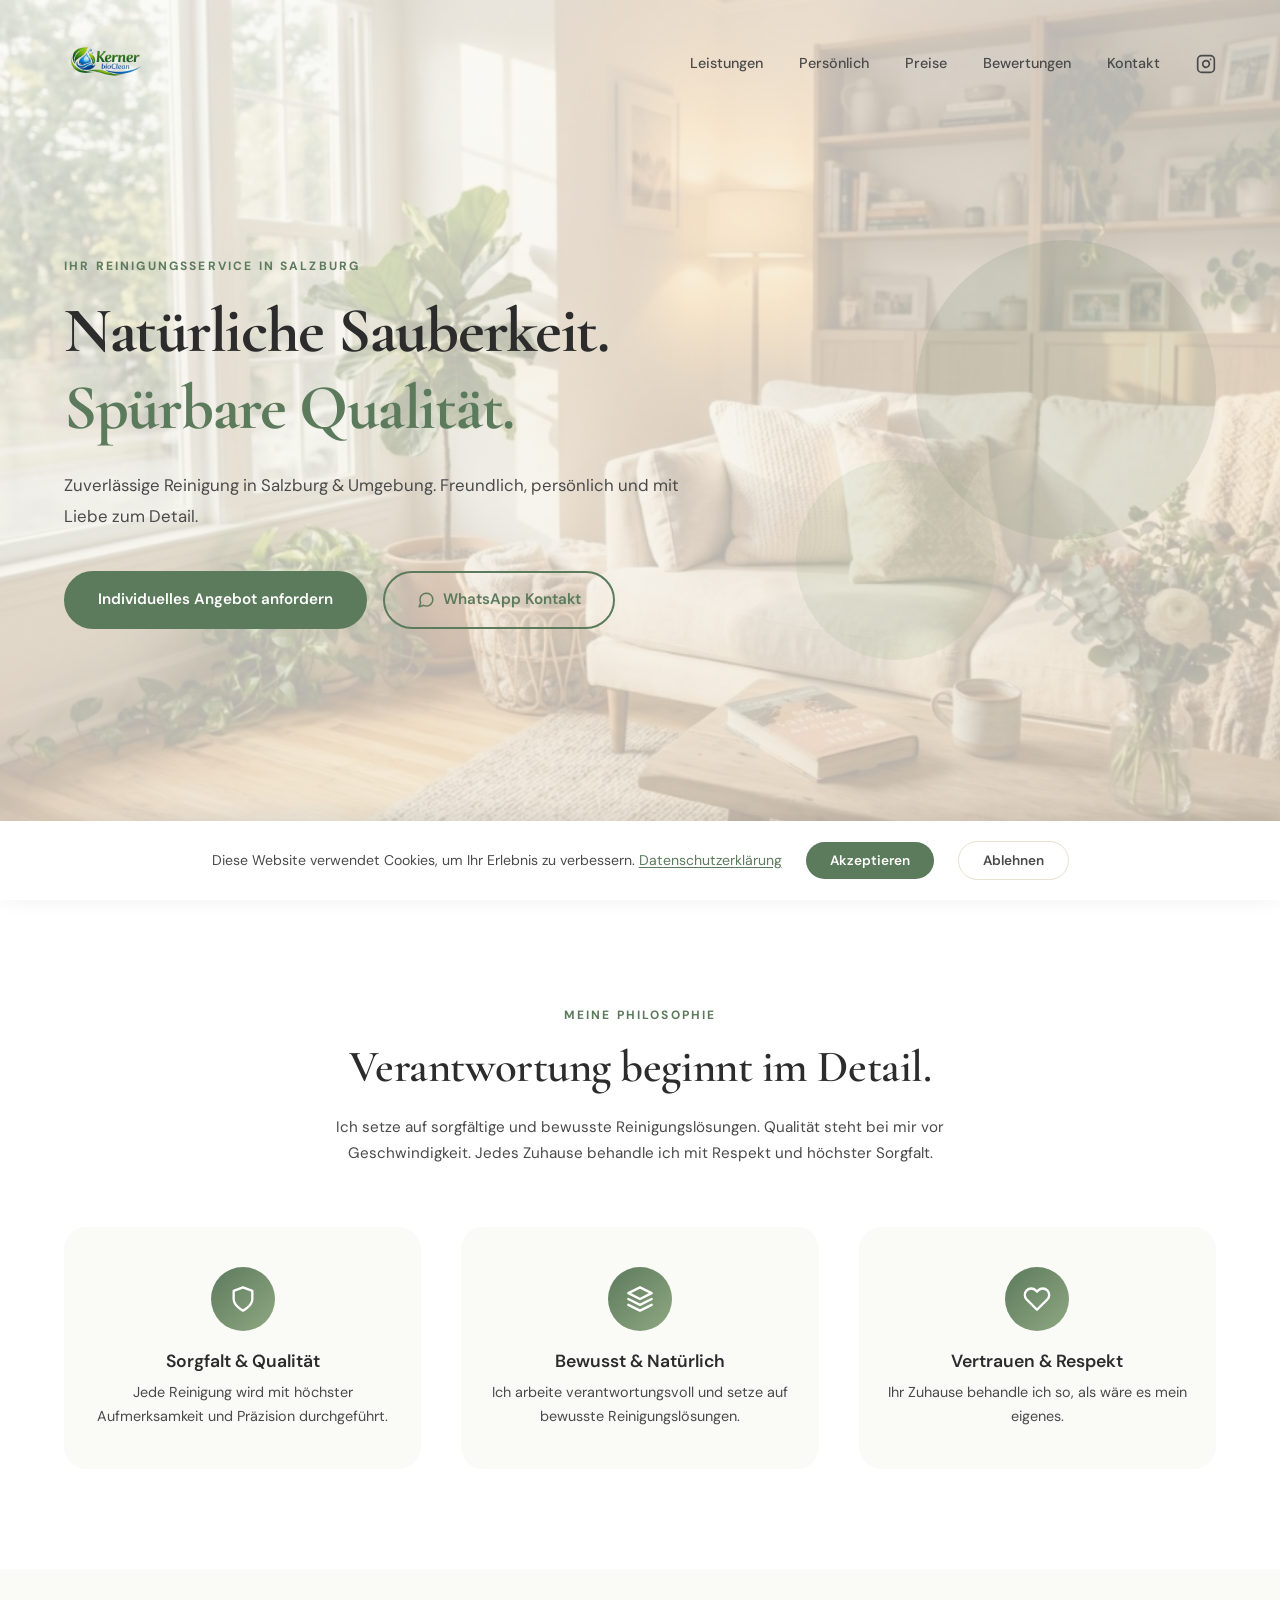
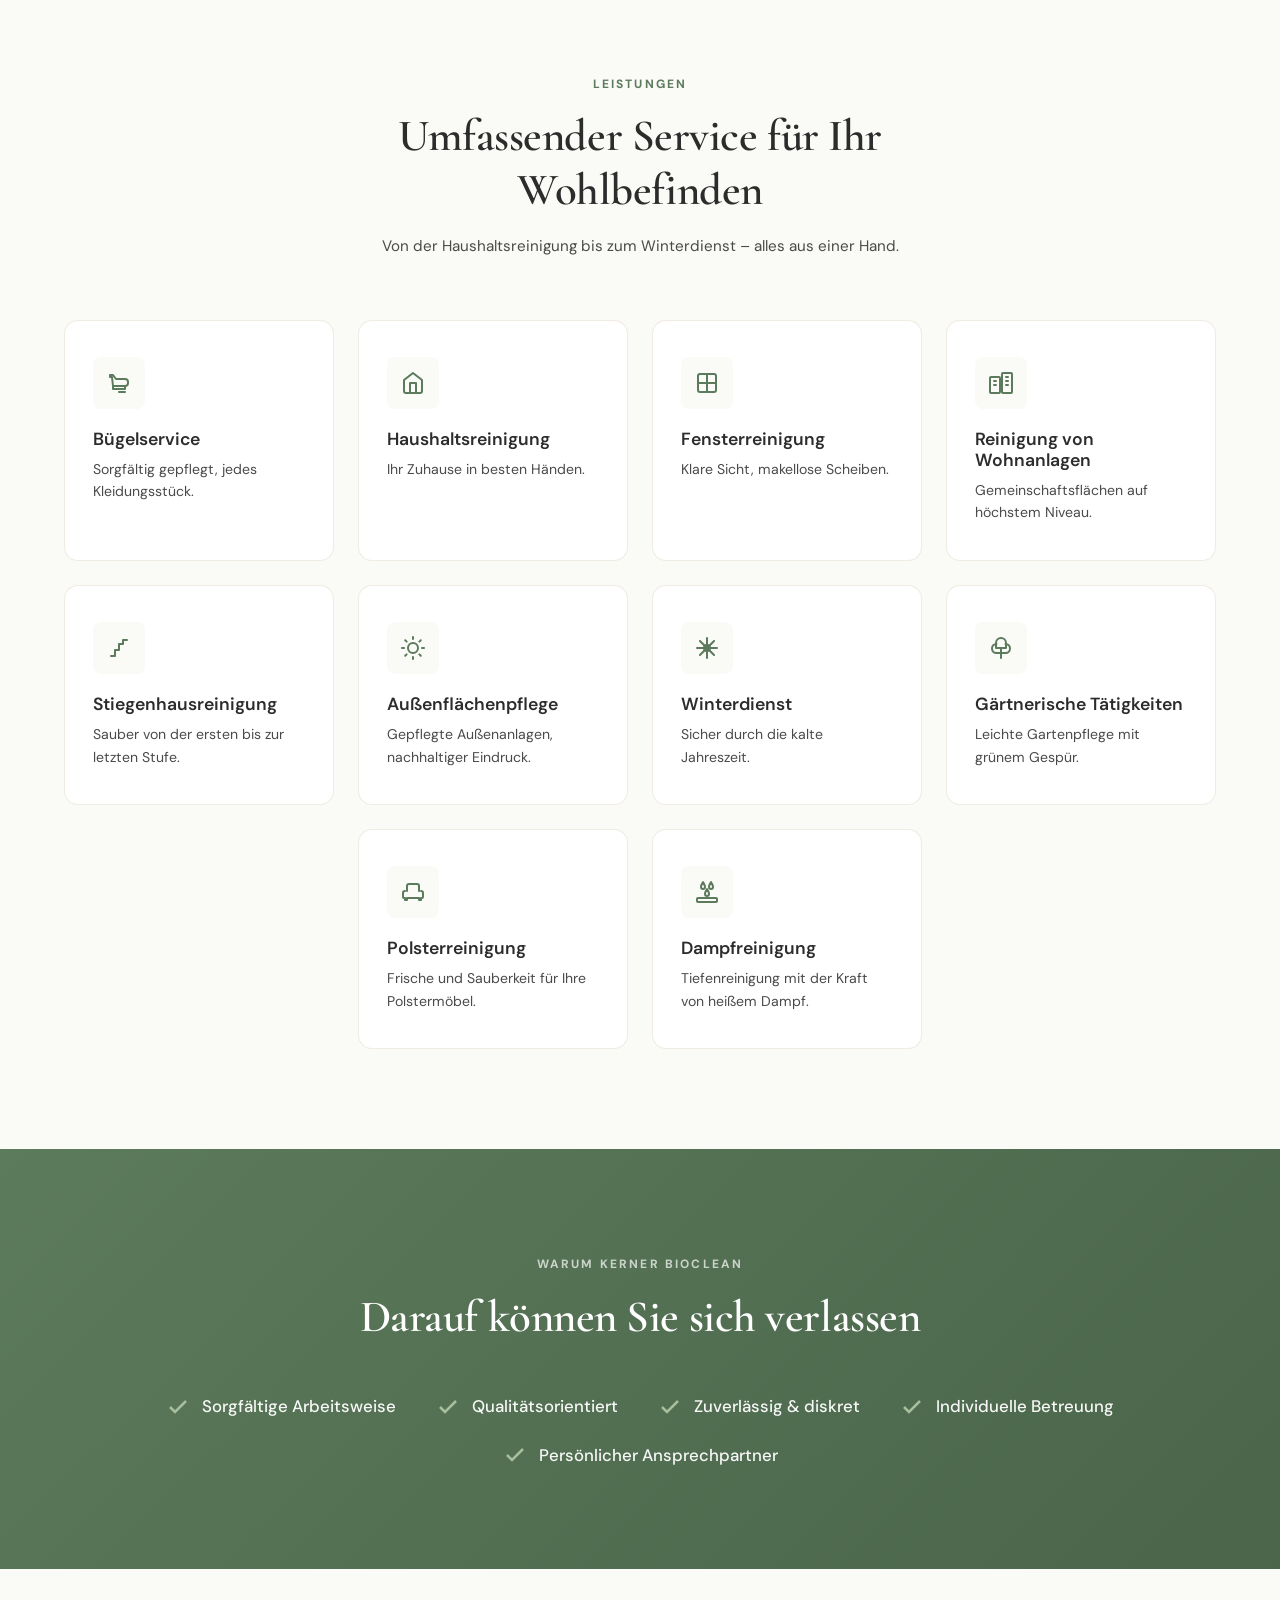
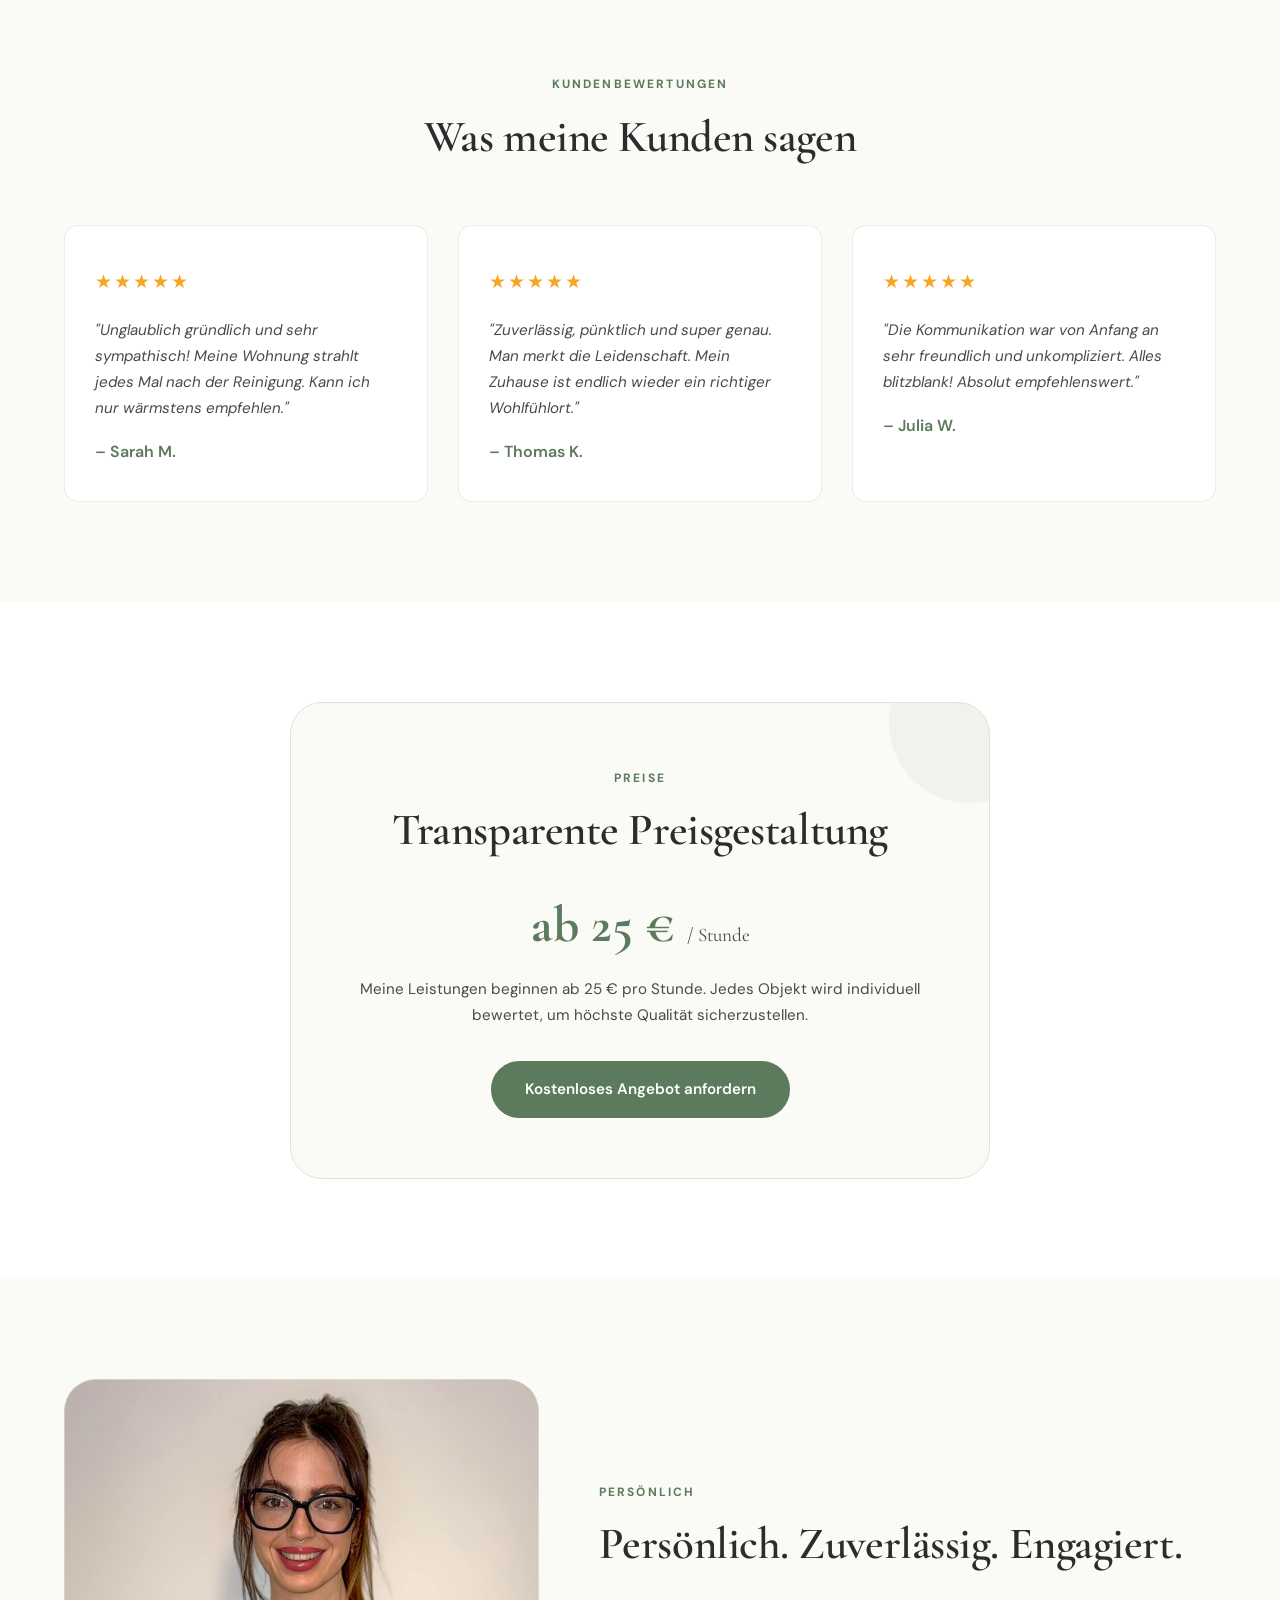
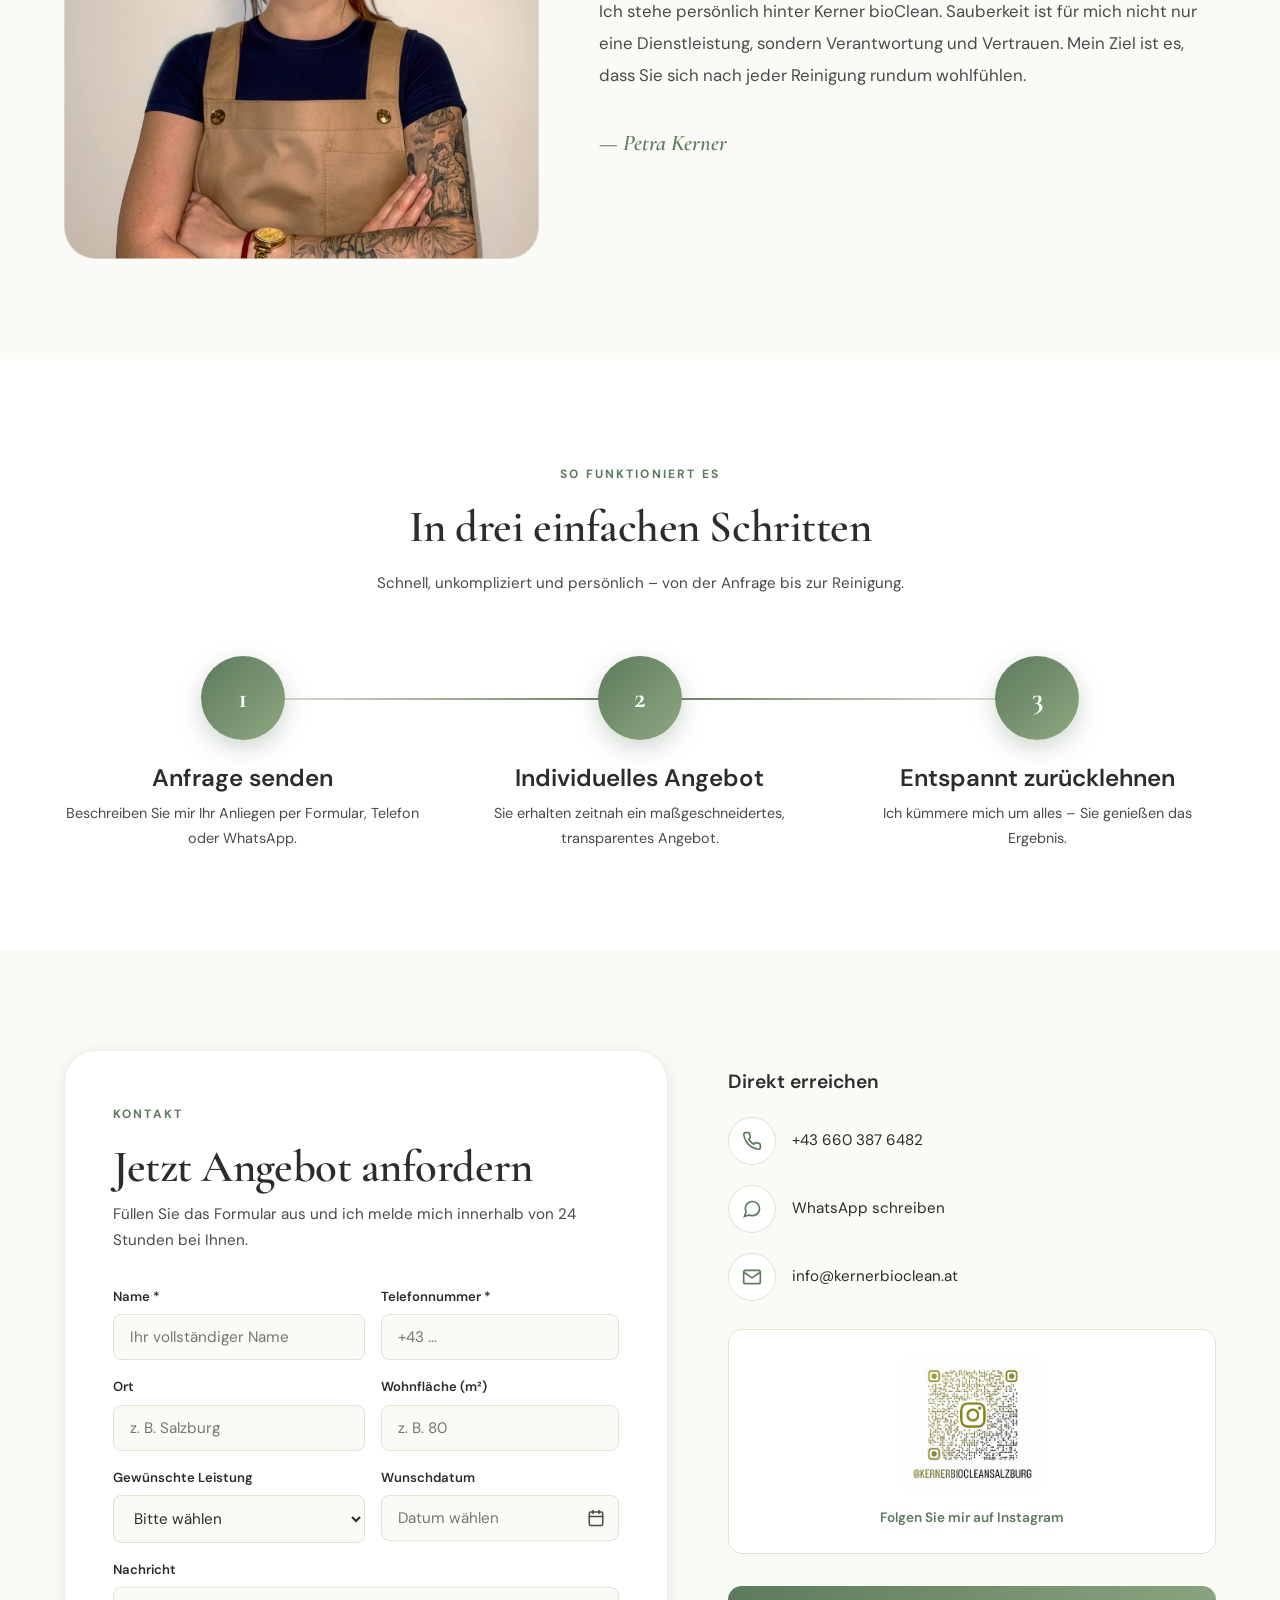
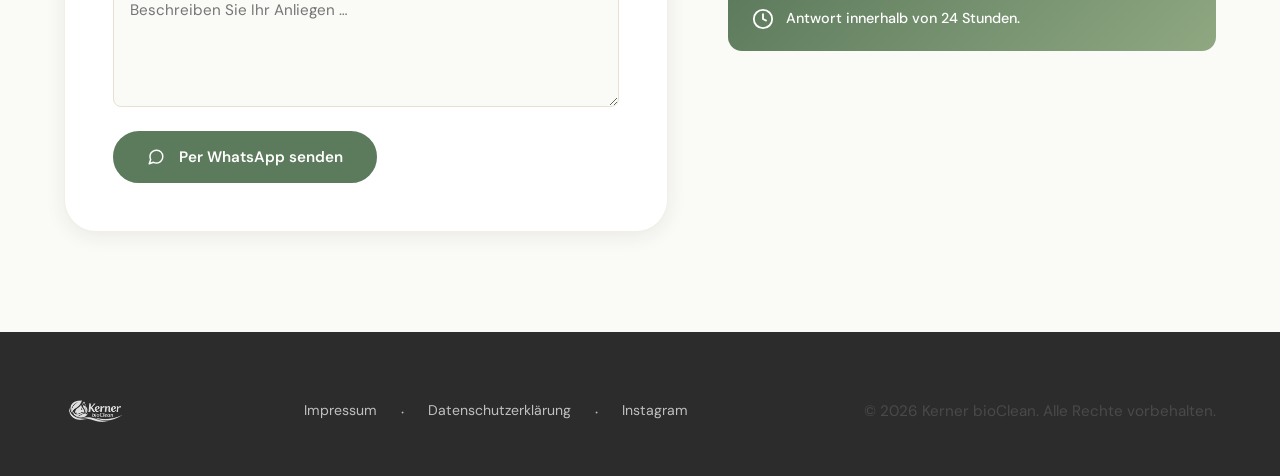
==== commit 62e2e7f1: "Whatsapp Message" ====
--- a/index.html
+++ b/index.html
@@ -407,12 +407,7 @@
           <span class="section-label">Kontakt</span>
           <h2>Jetzt Angebot anfordern</h2>
           <p>Füllen Sie das Formular aus und ich melde mich innerhalb von 24 Stunden bei Ihnen.</p>
-          <form id="contactForm" action="https://formsubmit.co/info@kernerbioclean.at" method="POST">
-            <!-- Formsubmit config -->
-            <input type="hidden" name="_subject" value="Neue Anfrage über Kerner bioClean Website">
-            <input type="hidden" name="_captcha" value="false">
-            <input type="hidden" name="_next" value="https://www.kernerbioclean.at/#kontakt">
-            <input type="text" name="_honey" style="display:none">
+          <form id="contactForm" onsubmit="sendToWhatsApp(event)">
             <div class="form-grid">
               <div class="form-group">
                 <label for="name">Name *</label>
@@ -466,9 +461,39 @@
               </div>
             </div>
             <div class="form-submit">
-              <button type="submit" class="btn btn-primary">Anfrage absenden</button>
+              <button type="submit" class="btn btn-primary">
+                <svg width="18" height="18" viewBox="0 0 24 24" fill="none" stroke="currentColor" stroke-width="2"
+                  stroke-linecap="round" stroke-linejoin="round" style="vertical-align: middle; margin-right: 6px;">
+                  <path
+                    d="M21 11.5a8.38 8.38 0 0 1-.9 3.8 8.5 8.5 0 0 1-7.6 4.7 8.38 8.38 0 0 1-3.8-.9L3 21l1.9-5.7a8.38 8.38 0 0 1-.9-3.8 8.5 8.5 0 0 1 4.7-7.6 8.38 8.38 0 0 1 3.8-.9h.5a8.48 8.48 0 0 1 8 8v.5z" />
+                </svg>
+                Per WhatsApp senden
+              </button>
             </div>
           </form>
+          <script>
+            function sendToWhatsApp(e) {
+              e.preventDefault();
+              const name = document.getElementById('name').value.trim();
+              const phone = document.getElementById('phone').value.trim();
+              const location = document.getElementById('location').value.trim();
+              const area = document.getElementById('area').value.trim();
+              const service = document.getElementById('service').value;
+              const date = document.getElementById('date').value.trim();
+              const message = document.getElementById('message').value.trim();
+
+              let text = `Neue Anfrage über die Website:%0A%0A`;
+              text += `*Name:* ${name}%0A`;
+              text += `*Telefon:* ${phone}%0A`;
+              if (location) text += `*Ort:* ${location}%0A`;
+              if (area) text += `*Wohnfläche:* ${area} m²%0A`;
+              if (service) text += `*Leistung:* ${service}%0A`;
+              if (date) text += `*Wunschdatum:* ${date}%0A`;
+              if (message) text += `%0A*Nachricht:*%0A${message}`;
+
+              window.open(`https://wa.me/436603876482?text=${text}`, '_blank');
+            }
+          </script>
         </div>
         <!-- Info sidebar -->
         <div class="contact-info reveal">
@@ -548,4 +573,3 @@
 </body>
 
 </html>
-
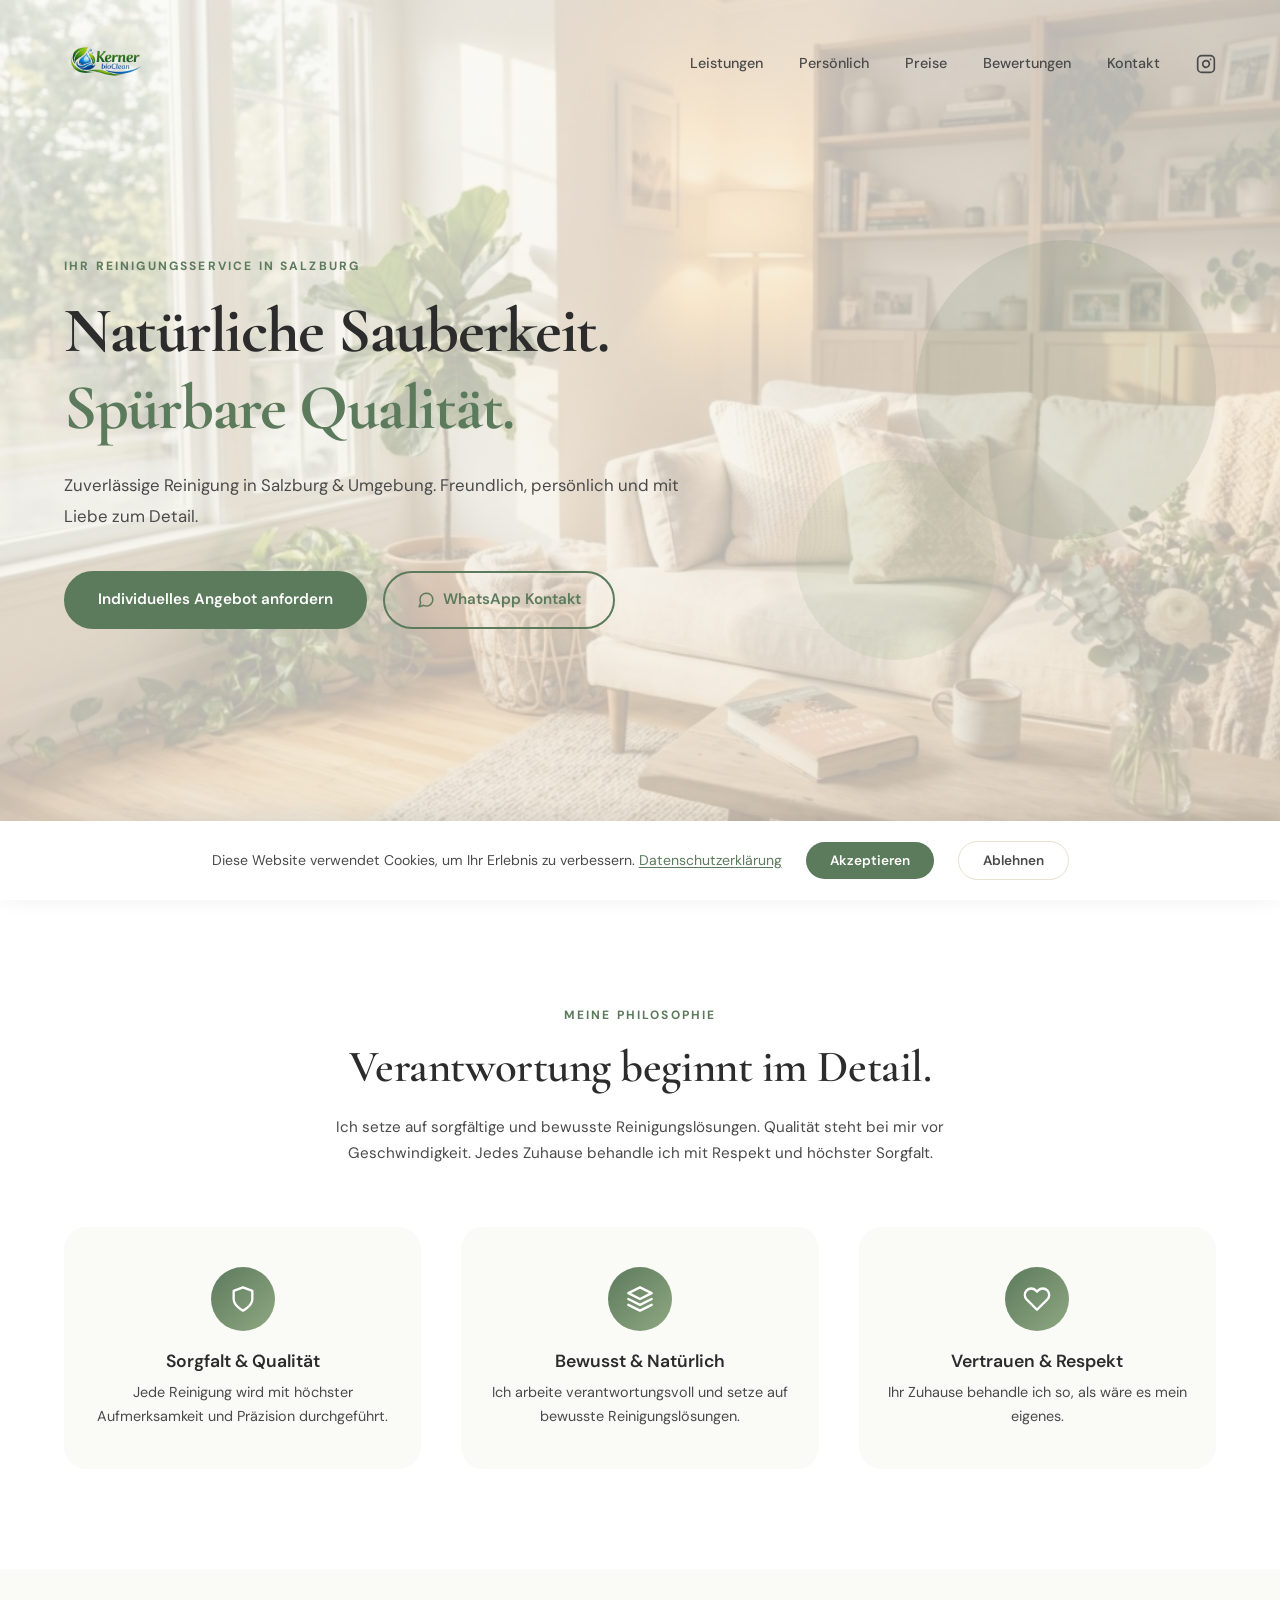
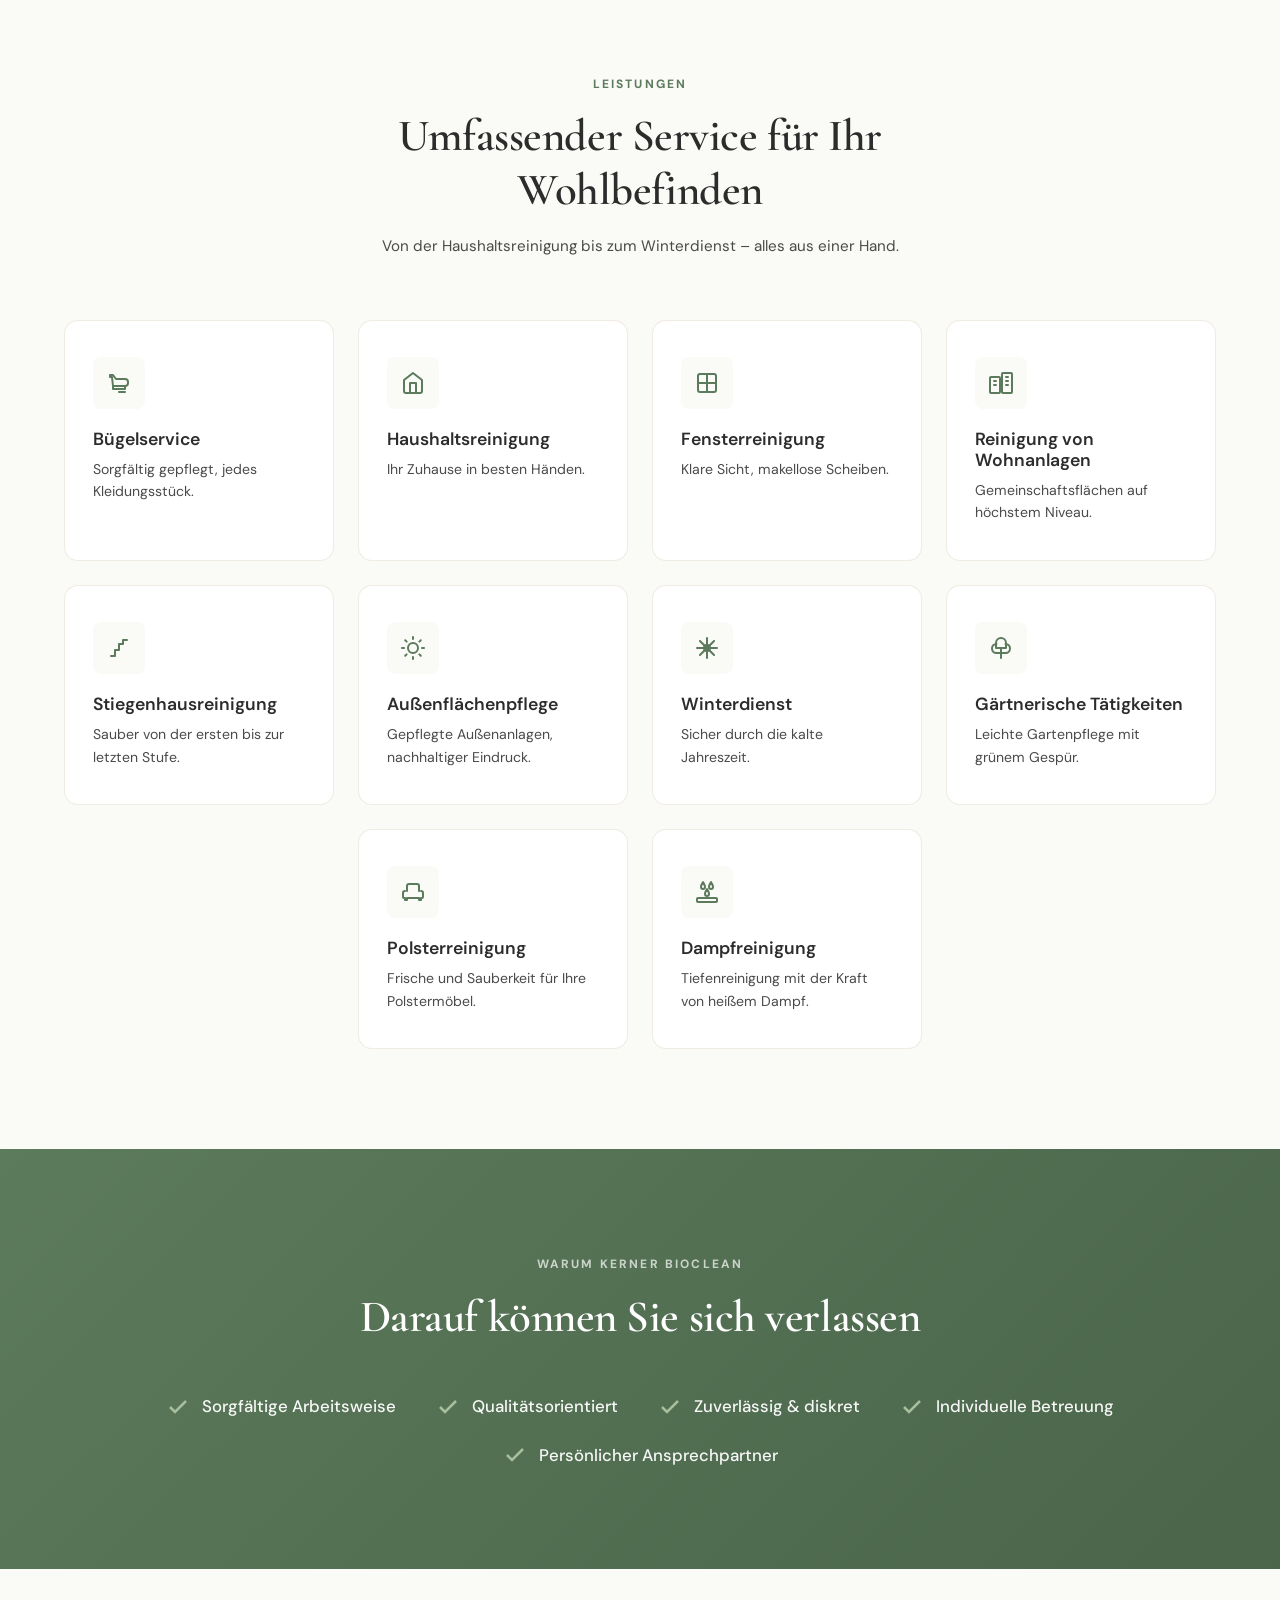
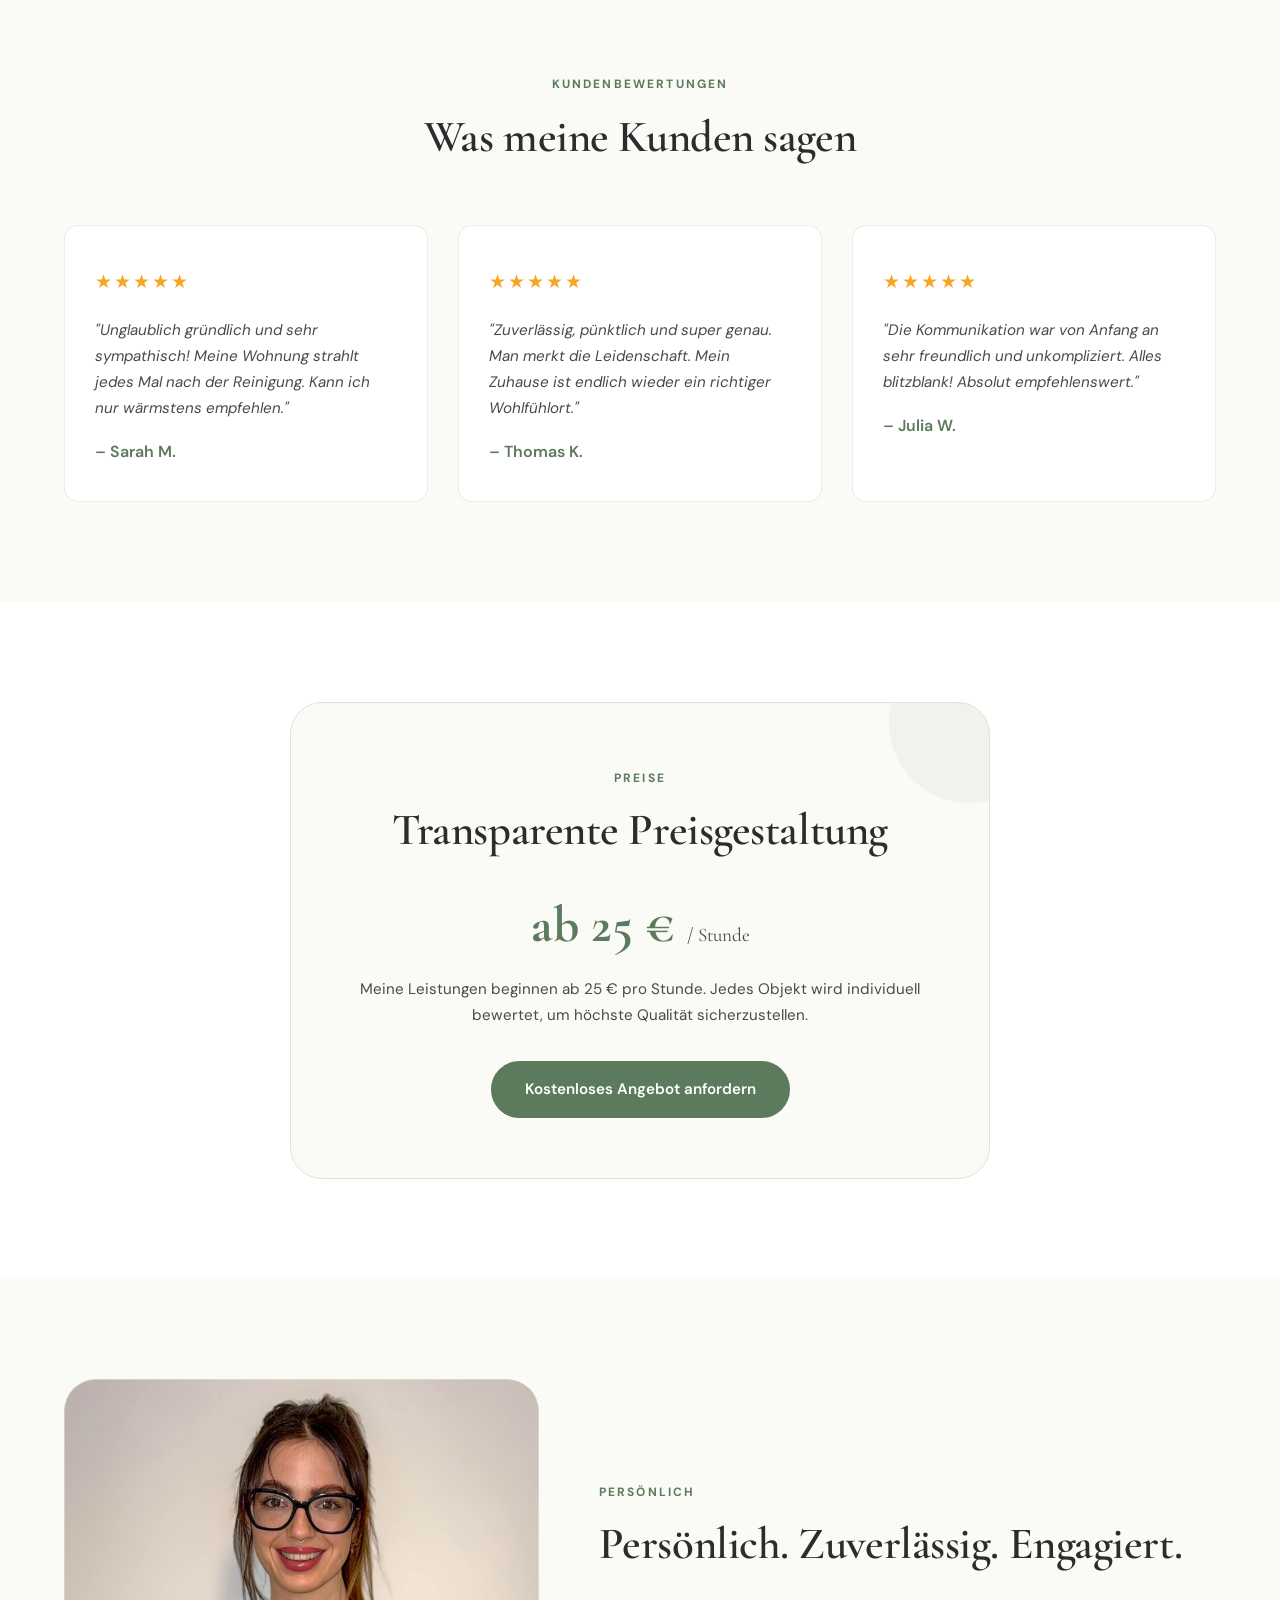
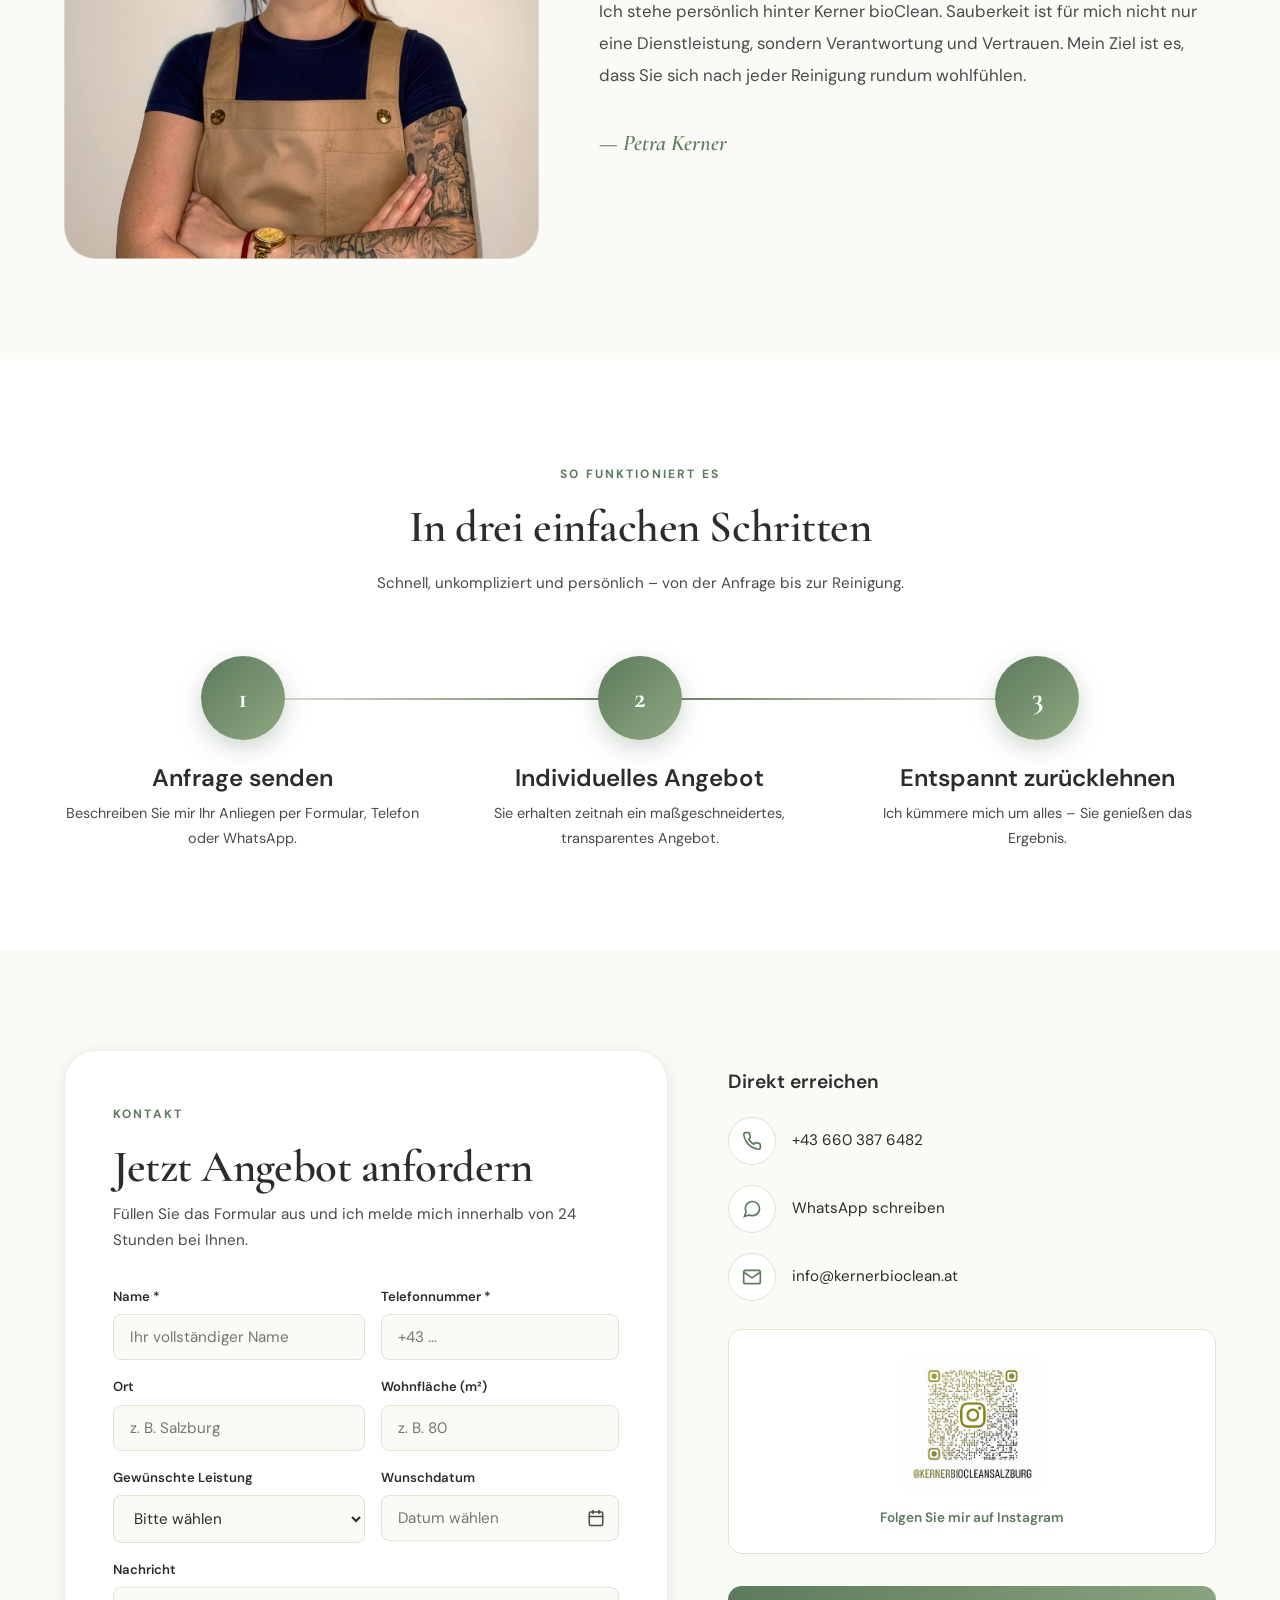
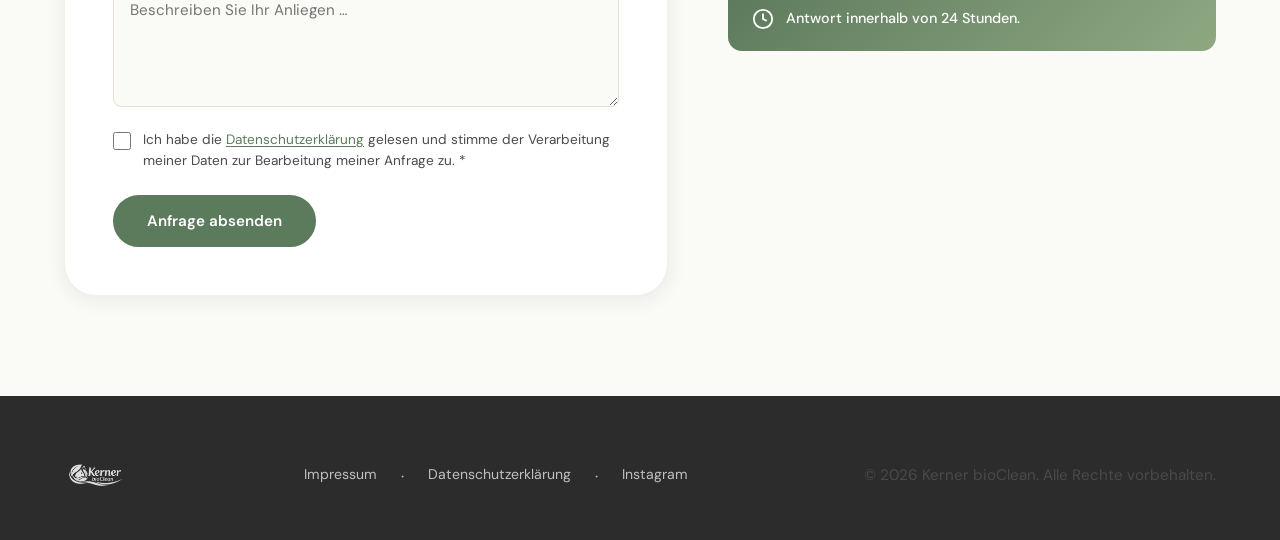
==== commit 44b0b005: "Add files via upload" ====
--- a/index.html
+++ b/index.html
@@ -29,7 +29,7 @@
         <li><a href="#preise">Preise</a></li>
         <li><a href="#bewertungen">Bewertungen</a></li>
         <li><a href="#kontakt">Kontakt</a></li>
-        <li><a href="https://www.instagram.com/kernerbiocleansalzburg/" target="_blank" rel="noopener"
+        <li><a href="https://www.instagram.com/kernerbiocleanseekirchen/" target="_blank" rel="noopener"
             aria-label="Instagram">
             <svg width="20" height="20" viewBox="0 0 24 24" fill="none" stroke="currentColor" stroke-width="2"
               stroke-linecap="round" stroke-linejoin="round">
@@ -407,7 +407,12 @@
           <span class="section-label">Kontakt</span>
           <h2>Jetzt Angebot anfordern</h2>
           <p>Füllen Sie das Formular aus und ich melde mich innerhalb von 24 Stunden bei Ihnen.</p>
-          <form id="contactForm" onsubmit="sendToWhatsApp(event)">
+          <form id="contactForm" action="https://formsubmit.co/hosefhabsi@gmail.com" method="POST">
+            <!-- Formsubmit config -->
+            <input type="hidden" name="_subject" value="Neue Anfrage über Kerner bioClean Website">
+            <input type="hidden" name="_captcha" value="false">
+            <input type="hidden" name="_next" value="https://www.kernerbioclean.at/index.html#kontakt">
+            <input type="text" name="_honey" style="display:none">
             <div class="form-grid">
               <div class="form-group">
                 <label for="name">Name *</label>
@@ -460,40 +465,15 @@
                 <textarea id="message" name="message" placeholder="Beschreiben Sie Ihr Anliegen …"></textarea>
               </div>
             </div>
+            <div class="form-consent">
+              <input type="checkbox" id="privacy" name="Datenschutz akzeptiert" value="Ja" required>
+              <label for="privacy">Ich habe die <a href="datenschutz.html" target="_blank">Datenschutzerklärung</a>
+                gelesen und stimme der Verarbeitung meiner Daten zur Bearbeitung meiner Anfrage zu. *</label>
+            </div>
             <div class="form-submit">
-              <button type="submit" class="btn btn-primary">
-                <svg width="18" height="18" viewBox="0 0 24 24" fill="none" stroke="currentColor" stroke-width="2"
-                  stroke-linecap="round" stroke-linejoin="round" style="vertical-align: middle; margin-right: 6px;">
-                  <path
-                    d="M21 11.5a8.38 8.38 0 0 1-.9 3.8 8.5 8.5 0 0 1-7.6 4.7 8.38 8.38 0 0 1-3.8-.9L3 21l1.9-5.7a8.38 8.38 0 0 1-.9-3.8 8.5 8.5 0 0 1 4.7-7.6 8.38 8.38 0 0 1 3.8-.9h.5a8.48 8.48 0 0 1 8 8v.5z" />
-                </svg>
-                Per WhatsApp senden
-              </button>
+              <button type="submit" class="btn btn-primary">Anfrage absenden</button>
             </div>
           </form>
-          <script>
-            function sendToWhatsApp(e) {
-              e.preventDefault();
-              const name = document.getElementById('name').value.trim();
-              const phone = document.getElementById('phone').value.trim();
-              const location = document.getElementById('location').value.trim();
-              const area = document.getElementById('area').value.trim();
-              const service = document.getElementById('service').value;
-              const date = document.getElementById('date').value.trim();
-              const message = document.getElementById('message').value.trim();
-
-              let text = `Neue Anfrage über die Website:%0A%0A`;
-              text += `*Name:* ${name}%0A`;
-              text += `*Telefon:* ${phone}%0A`;
-              if (location) text += `*Ort:* ${location}%0A`;
-              if (area) text += `*Wohnfläche:* ${area} m²%0A`;
-              if (service) text += `*Leistung:* ${service}%0A`;
-              if (date) text += `*Wunschdatum:* ${date}%0A`;
-              if (message) text += `%0A*Nachricht:*%0A${message}`;
-
-              window.open(`https://wa.me/436603876482?text=${text}`, '_blank');
-            }
-          </script>
         </div>
         <!-- Info sidebar -->
         <div class="contact-info reveal">
@@ -526,7 +506,7 @@
             <span>info@kernerbioclean.at</span>
           </a>
           <div class="qr-code-box">
-            <a href="https://www.instagram.com/kernerbiocleansalzburg/" target="_blank" rel="noopener">
+            <a href="https://www.instagram.com/kernerbiocleanseekirchen/" target="_blank" rel="noopener">
               <img src="QR-Code.jpeg" alt="Instagram QR-Code" class="qr-code-img">
             </a>
             <span>Folgen Sie mir auf Instagram</span>
@@ -551,11 +531,11 @@
           <a href="#" class="logo"><img src="Logo.png" alt="Kerner bioClean" class="logo-img footer-logo-img"></a>
         </div>
         <div class="footer-links">
-          <a href="#">Impressum</a>
+          <a href="impressum.html">Impressum</a>
           <span class="footer-divider">·</span>
-          <a href="#">Datenschutzerklärung</a>
+          <a href="datenschutz.html">Datenschutzerklärung</a>
           <span class="footer-divider">·</span>
-          <a href="https://www.instagram.com/kernerbiocleansalzburg/" target="_blank" rel="noopener">Instagram</a>
+          <a href="https://www.instagram.com/kernerbiocleanseekirchen/" target="_blank" rel="noopener">Instagram</a>
         </div>
         <p class="footer-copy">&copy; 2026 Kerner bioClean. Alle Rechte vorbehalten.</p>
       </div>
@@ -564,7 +544,7 @@
 
   <!-- ======================== COOKIE BANNER ======================== -->
   <div class="cookie-banner" id="cookieBanner">
-    <p>Diese Website verwendet Cookies, um Ihr Erlebnis zu verbessern. <a href="#">Datenschutzerklärung</a></p>
+    <p>Diese Website verwendet Cookies, um Ihr Erlebnis zu verbessern. <a href="datenschutz.html">Datenschutzerklärung</a></p>
     <button class="cookie-btn cookie-accept" id="cookieAccept">Akzeptieren</button>
     <button class="cookie-btn cookie-decline" id="cookieDecline">Ablehnen</button>
   </div>
@@ -572,4 +552,4 @@
   <script src="script.js"></script>
 </body>
 
-</html>
+</html>
--- a/style.css
+++ b/style.css
@@ -1,1609 +1,1757 @@
-/* ============================================================
-   Kerner bioClean – Premium Cleaning Service Website
-   Design System & Styles
-   ============================================================ */
-
-/* --- CSS Custom Properties --- */
-:root {
-    --primary: #5C7A5C;
-    --primary-dark: #4A654A;
-    --accent: #8FA882;
-    --accent-light: #a8bf9e;
-    --bg: #FAFAF7;
-    --sand: #E8E0D0;
-    --sand-light: #f0ebe0;
-    --dark: #2C2C2C;
-    --dark-soft: #4a4a4a;
-    --white: #ffffff;
-    --shadow-sm: 0 2px 8px rgba(44, 44, 44, 0.06);
-    --shadow-md: 0 4px 20px rgba(44, 44, 44, 0.08);
-    --shadow-lg: 0 8px 40px rgba(44, 44, 44, 0.10);
-    --shadow-xl: 0 12px 48px rgba(44, 44, 44, 0.14);
-    --radius-sm: 8px;
-    --radius-md: 14px;
-    --radius-lg: 22px;
-    --radius-xl: 32px;
-    --transition: 0.35s cubic-bezier(0.4, 0, 0.2, 1);
-    --transition-slow: 0.6s cubic-bezier(0.4, 0, 0.2, 1);
-}
-
-/* --- Reset & Base --- */
-*,
-*::before,
-*::after {
-    box-sizing: border-box;
-    margin: 0;
-    padding: 0;
-}
-
-html {
-    scroll-behavior: smooth;
-    font-size: 16px;
-    -webkit-font-smoothing: antialiased;
-    -moz-osx-font-smoothing: grayscale;
-    overflow-x: hidden;
-}
-
-body {
-    font-family: 'DM Sans', sans-serif;
-    background-color: var(--bg);
-    color: var(--dark);
-    line-height: 1.7;
-    overflow-x: hidden;
-}
-
-img {
-    max-width: 100%;
-    height: auto;
-    display: block;
-}
-
-a {
-    text-decoration: none;
-    color: inherit;
-    transition: color var(--transition);
-}
-
-ul {
-    list-style: none;
-}
-
-/* --- Typography --- */
-h1,
-h2,
-h3,
-h4 {
-    font-family: 'Cormorant Garamond', serif;
-    font-weight: 600;
-    line-height: 1.2;
-    color: var(--dark);
-}
-
-h1 {
-    font-size: clamp(2.4rem, 5vw, 4rem);
-    letter-spacing: -0.02em;
-}
-
-h2 {
-    font-size: clamp(1.8rem, 3.5vw, 2.8rem);
-    letter-spacing: -0.01em;
-}
-
-h3 {
-    font-size: clamp(1.2rem, 2vw, 1.5rem);
-}
-
-h4 {
-    font-size: 1.1rem;
-}
-
-p {
-    font-size: clamp(0.95rem, 1.1vw, 1.08rem);
-    color: var(--dark-soft);
-    max-width: 640px;
-}
-
-.section-label {
-    font-family: 'DM Sans', sans-serif;
-    font-size: 0.75rem;
-    font-weight: 700;
-    text-transform: uppercase;
-    letter-spacing: 0.18em;
-    color: var(--primary);
-    margin-bottom: 1rem;
-    display: inline-block;
-}
-
-/* --- Layout --- */
-.container {
-    width: 100%;
-    max-width: 1200px;
-    margin: 0 auto;
-    padding: 0 24px;
-    box-sizing: border-box;
-}
-
-section {
-    padding: 100px 0;
-}
-
-/* --- Buttons --- */
-.btn {
-    display: inline-flex;
-    align-items: center;
-    gap: 8px;
-    font-family: 'DM Sans', sans-serif;
-    font-size: 0.95rem;
-    font-weight: 600;
-    padding: 14px 32px;
-    border-radius: 50px;
-    border: 2px solid transparent;
-    cursor: pointer;
-    transition: all var(--transition);
-    white-space: nowrap;
-}
-
-.btn-primary {
-    background-color: var(--primary);
-    color: var(--white);
-    border-color: var(--primary);
-}
-
-.btn-primary:hover {
-    background-color: var(--primary-dark);
-    border-color: var(--primary-dark);
-    transform: translateY(-2px);
-    box-shadow: 0 6px 24px rgba(92, 122, 92, 0.35);
-}
-
-.btn-outline {
-    background-color: transparent;
-    color: var(--primary);
-    border-color: var(--primary);
-}
-
-.btn-outline:hover {
-    background-color: var(--primary);
-    color: var(--white);
-    transform: translateY(-2px);
-}
-
-.btn-white {
-    background-color: var(--white);
-    color: var(--primary);
-    border-color: var(--white);
-}
-
-.btn-white:hover {
-    background-color: var(--sand-light);
-    transform: translateY(-2px);
-    box-shadow: var(--shadow-md);
-}
-
-/* --- Scroll Animations --- */
-.reveal {
-    opacity: 0;
-    transform: translateY(40px);
-    transition: opacity 0.8s cubic-bezier(0.4, 0, 0.2, 1),
-        transform 0.8s cubic-bezier(0.4, 0, 0.2, 1);
-}
-
-.reveal.visible {
-    opacity: 1;
-    transform: translateY(0);
-}
-
-/* stagger children */
-.stagger>.reveal:nth-child(1) {
-    transition-delay: 0s;
-}
-
-.stagger>.reveal:nth-child(2) {
-    transition-delay: 0.1s;
-}
-
-.stagger>.reveal:nth-child(3) {
-    transition-delay: 0.2s;
-}
-
-.stagger>.reveal:nth-child(4) {
-    transition-delay: 0.3s;
-}
-
-.stagger>.reveal:nth-child(5) {
-    transition-delay: 0.4s;
-}
-
-.stagger>.reveal:nth-child(6) {
-    transition-delay: 0.5s;
-}
-
-.stagger>.reveal:nth-child(7) {
-    transition-delay: 0.6s;
-}
-
-.stagger>.reveal:nth-child(8) {
-    transition-delay: 0.7s;
-}
-
-.stagger>.reveal:nth-child(9) {
-    transition-delay: 0.8s;
-}
-
-.stagger>.reveal:nth-child(10) {
-    transition-delay: 0.9s;
-}
-
-/* ============================================================
-   NAVIGATION
-   ============================================================ */
-.navbar {
-    position: fixed;
-    top: 0;
-    left: 0;
-    width: 100%;
-    z-index: 1000;
-    padding: 20px 0;
-    transition: all var(--transition);
-}
-
-.navbar.scrolled {
-    padding: 12px 0;
-    background: rgba(250, 250, 247, 0.75);
-    backdrop-filter: blur(18px) saturate(180%);
-    -webkit-backdrop-filter: blur(18px) saturate(180%);
-    border-bottom: 1px solid rgba(232, 224, 208, 0.5);
-    box-shadow: var(--shadow-sm);
-}
-
-.navbar .container {
-    display: flex;
-    align-items: center;
-    justify-content: space-between;
-}
-
-.logo {
-    font-family: 'Cormorant Garamond', serif;
-    font-size: 1.6rem;
-    font-weight: 700;
-    color: var(--primary);
-    letter-spacing: -0.02em;
-}
-
-.logo span {
-    font-weight: 400;
-    color: var(--dark);
-}
-
-.logo-img {
-    height: 85px;
-    width: auto;
-    display: block;
-    transition: opacity var(--transition);
-}
-
-.logo-img:hover {
-    opacity: 0.85;
-}
-
-.footer-logo-img {
-    height: 64px;
-    filter: brightness(0) invert(1);
-    opacity: 0.85;
-}
-
-.nav-links a svg {
-    vertical-align: middle;
-}
-
-.nav-links {
-    display: flex;
-    align-items: center;
-    gap: 36px;
-}
-
-.nav-links a {
-    font-size: 0.9rem;
-    font-weight: 500;
-    color: var(--dark-soft);
-    position: relative;
-    padding: 4px 0;
-}
-
-.nav-links a::after {
-    content: '';
-    position: absolute;
-    left: 0;
-    bottom: 0;
-    width: 0;
-    height: 2px;
-    background-color: var(--primary);
-    transition: width var(--transition);
-}
-
-.nav-links a:hover {
-    color: var(--primary);
-}
-
-.nav-links a:hover::after {
-    width: 100%;
-}
-
-/* Mobile menu toggle */
-.menu-toggle {
-    display: none;
-    flex-direction: column;
-    gap: 5px;
-    cursor: pointer;
-    background: none;
-    border: none;
-    padding: 4px;
-    z-index: 1100;
-}
-
-.menu-toggle span {
-    display: block;
-    width: 26px;
-    height: 2px;
-    background-color: var(--dark);
-    border-radius: 2px;
-    transition: all var(--transition);
-}
-
-.menu-toggle.active span:nth-child(1) {
-    transform: rotate(45deg) translate(5px, 5px);
-}
-
-.menu-toggle.active span:nth-child(2) {
-    opacity: 0;
-}
-
-.menu-toggle.active span:nth-child(3) {
-    transform: rotate(-45deg) translate(5px, -5px);
-}
-
-/* ============================================================
-   HERO
-   ============================================================ */
-.hero {
-    position: relative;
-    min-height: 100vh;
-    display: flex;
-    align-items: center;
-    overflow: hidden;
-    background: linear-gradient(160deg, var(--bg) 0%, var(--sand-light) 100%);
-}
-
-.hero::before {
-    content: '';
-    position: absolute;
-    inset: 0;
-    background: url('Hintergrund-Image.jpeg') center/cover no-repeat;
-    opacity: 0.25;
-}
-
-.hero .container {
-    position: relative;
-    z-index: 2;
-    padding-top: 60px;
-    padding-bottom: 80px;
-}
-
-.hero-content {
-    max-width: 680px;
-}
-
-.hero-content h1 {
-    margin-bottom: 24px;
-    font-weight: 700;
-}
-
-.hero-content h1 em {
-    font-style: normal;
-    color: var(--primary);
-}
-
-.hero-content p {
-    font-size: clamp(1.05rem, 1.3vw, 1.2rem);
-    margin-bottom: 40px;
-    line-height: 1.8;
-}
-
-.hero-buttons {
-    display: flex;
-    gap: 16px;
-    flex-wrap: wrap;
-}
-
-/* Decorative floating shapes */
-.hero-decoration {
-    position: absolute;
-    right: 5%;
-    top: 50%;
-    transform: translateY(-50%);
-    width: 420px;
-    height: 420px;
-    z-index: 1;
-}
-
-.hero-circle {
-    position: absolute;
-    border-radius: 50%;
-    opacity: 0.15;
-}
-
-.hero-circle:nth-child(1) {
-    width: 300px;
-    height: 300px;
-    background: var(--primary);
-    top: 0;
-    right: 0;
-    animation: float 8s ease-in-out infinite;
-}
-
-.hero-circle:nth-child(2) {
-    width: 200px;
-    height: 200px;
-    background: var(--accent);
-    bottom: 0;
-    left: 0;
-    animation: float 10s ease-in-out infinite reverse;
-}
-
-.hero-circle:nth-child(3) {
-    width: 120px;
-    height: 120px;
-    background: var(--sand);
-    top: 50%;
-    left: 40%;
-    animation: float 6s ease-in-out infinite 1s;
-}
-
-@keyframes float {
-
-    0%,
-    100% {
-        transform: translateY(0) scale(1);
-    }
-
-    50% {
-        transform: translateY(-20px) scale(1.05);
-    }
-}
-
-/* ============================================================
-   PHILOSOPHY
-   ============================================================ */
-#philosophie {
-    background-color: var(--white);
-    position: relative;
-}
-
-.philosophy-content {
-    text-align: center;
-    max-width: 700px;
-    margin: 0 auto 60px;
-}
-
-.philosophy-content h2 {
-    margin-bottom: 20px;
-}
-
-.philosophy-content p {
-    margin: 0 auto;
-}
-
-.philosophy-features {
-    display: grid;
-    grid-template-columns: repeat(3, 1fr);
-    gap: 40px;
-}
-
-.philosophy-feature {
-    text-align: center;
-    padding: 40px 24px;
-    border-radius: var(--radius-lg);
-    background: var(--bg);
-    transition: all var(--transition);
-}
-
-.philosophy-feature:hover {
-    transform: translateY(-4px);
-    box-shadow: var(--shadow-md);
-}
-
-.philosophy-feature .icon-wrapper {
-    width: 64px;
-    height: 64px;
-    border-radius: 50%;
-    background: linear-gradient(135deg, var(--primary), var(--accent));
-    display: flex;
-    align-items: center;
-    justify-content: center;
-    margin: 0 auto 20px;
-}
-
-.philosophy-feature .icon-wrapper svg {
-    width: 28px;
-    height: 28px;
-    stroke: var(--white);
-    fill: none;
-    stroke-width: 2;
-    stroke-linecap: round;
-    stroke-linejoin: round;
-}
-
-.philosophy-feature h4 {
-    margin-bottom: 8px;
-    font-family: 'DM Sans', sans-serif;
-    font-weight: 600;
-}
-
-.philosophy-feature p {
-    font-size: 0.9rem;
-    margin: 0 auto;
-}
-
-/* ============================================================
-   SERVICES
-   ============================================================ */
-#leistungen {
-    background-color: var(--bg);
-}
-
-.services-header {
-    text-align: center;
-    max-width: 600px;
-    margin: 0 auto 60px;
-}
-
-.services-header h2 {
-    margin-bottom: 16px;
-}
-
-.services-grid {
-    display: flex;
-    flex-wrap: wrap;
-    justify-content: center;
-    gap: 24px;
-}
-
-.service-card {
-    flex: 0 1 calc(25% - 18px);
-    background: var(--white);
-    padding: 36px 28px;
-    border-radius: var(--radius-md);
-    border: 1px solid rgba(232, 224, 208, 0.6);
-    transition: all var(--transition);
-    position: relative;
-    overflow: hidden;
-}
-
-.service-card::before {
-    content: '';
-    position: absolute;
-    top: 0;
-    left: 0;
-    width: 100%;
-    height: 3px;
-    background: linear-gradient(90deg, var(--primary), var(--accent));
-    opacity: 0;
-    transition: opacity var(--transition);
-}
-
-.service-card:hover {
-    transform: translateY(-6px);
-    box-shadow: var(--shadow-lg);
-    border-color: transparent;
-}
-
-.service-card:hover::before {
-    opacity: 1;
-}
-
-.service-card .icon-wrapper {
-    width: 52px;
-    height: 52px;
-    border-radius: var(--radius-sm);
-    background: var(--bg);
-    display: flex;
-    align-items: center;
-    justify-content: center;
-    margin-bottom: 20px;
-    transition: background var(--transition);
-}
-
-.service-card:hover .icon-wrapper {
-    background: linear-gradient(135deg, var(--primary), var(--accent));
-}
-
-.service-card .icon-wrapper svg {
-    width: 24px;
-    height: 24px;
-    stroke: var(--primary);
-    fill: none;
-    stroke-width: 2;
-    stroke-linecap: round;
-    stroke-linejoin: round;
-    transition: stroke var(--transition);
-}
-
-.service-card:hover .icon-wrapper svg {
-    stroke: var(--white);
-}
-
-.service-card h3 {
-    font-family: 'DM Sans', sans-serif;
-    font-size: 1.1rem;
-    font-weight: 600;
-    margin-bottom: 8px;
-}
-
-.service-card p {
-    font-size: 0.88rem;
-    line-height: 1.6;
-}
-
-/* ============================================================
-   TRUST
-   ============================================================ */
-#vertrauen {
-    background: linear-gradient(135deg, var(--primary) 0%, var(--primary-dark) 100%);
-    color: var(--white);
-}
-
-.trust-content {
-    text-align: center;
-}
-
-.trust-content h2 {
-    color: var(--white);
-    margin-bottom: 48px;
-}
-
-.trust-list {
-    display: flex;
-    flex-wrap: wrap;
-    justify-content: center;
-    gap: 20px 40px;
-}
-
-.trust-item {
-    display: flex;
-    align-items: center;
-    gap: 12px;
-    font-size: 1.05rem;
-    font-weight: 500;
-    color: rgba(255, 255, 255, 0.95);
-}
-
-.trust-item svg {
-    width: 24px;
-    height: 24px;
-    stroke: var(--accent-light);
-    fill: none;
-    stroke-width: 2.5;
-    flex-shrink: 0;
-}
-
-/* ============================================================
-   REVIEWS
-   ============================================================ */
-#bewertungen {
-    background: var(--bg);
-}
-
-.reviews-header {
-    text-align: center;
-    max-width: 600px;
-    margin: 0 auto 60px;
-}
-
-.reviews-header h2 {
-    margin-bottom: 16px;
-}
-
-.reviews-grid {
-    display: grid;
-    grid-template-columns: repeat(3, 1fr);
-    gap: 30px;
-}
-
-.review-card {
-    background: var(--white);
-    padding: 40px 30px;
-    border-radius: var(--radius-md);
-    border: 1px solid rgba(232, 224, 208, 0.6);
-    transition: all var(--transition);
-}
-
-.review-card:hover {
-    transform: translateY(-6px);
-    box-shadow: var(--shadow-md);
-    border-color: transparent;
-}
-
-.review-card .stars {
-    color: #F5A623;
-    font-size: 1.2rem;
-    margin-bottom: 20px;
-    letter-spacing: 2px;
-}
-
-.review-card p {
-    font-style: italic;
-    line-height: 1.7;
-    margin-bottom: 20px;
-    font-size: 0.95rem;
-}
-
-.review-card h4 {
-    font-size: 1rem;
-    font-family: 'DM Sans', sans-serif;
-    color: var(--primary);
-    font-weight: 600;
-}
-
-/* ============================================================
-   REVIEWS
-   ============================================================ */
-#bewertungen {
-    background: var(--bg);
-}
-
-.reviews-header {
-    text-align: center;
-    max-width: 600px;
-    margin: 0 auto 60px;
-}
-
-.reviews-header h2 {
-    margin-bottom: 16px;
-}
-
-.reviews-grid {
-    display: grid;
-    grid-template-columns: repeat(3, 1fr);
-    gap: 30px;
-}
-
-.review-card {
-    background: var(--white);
-    padding: 40px 30px;
-    border-radius: var(--radius-md);
-    border: 1px solid rgba(232, 224, 208, 0.6);
-    transition: all var(--transition);
-}
-
-.review-card:hover {
-    transform: translateY(-6px);
-    box-shadow: var(--shadow-md);
-    border-color: transparent;
-}
-
-.review-card .stars {
-    color: #F5A623;
-    font-size: 1.2rem;
-    margin-bottom: 20px;
-    letter-spacing: 2px;
-}
-
-.review-card p {
-    font-style: italic;
-    line-height: 1.7;
-    margin-bottom: 20px;
-    font-size: 0.95rem;
-}
-
-.review-card h4 {
-    font-size: 1rem;
-    font-family: 'DM Sans', sans-serif;
-    color: var(--primary);
-    font-weight: 600;
-}
-
-/* ============================================================
-   PRICING
-   ============================================================ */
-#preise {
-    background: var(--white);
-}
-
-.pricing-card {
-    max-width: 700px;
-    margin: 0 auto;
-    text-align: center;
-    background: var(--bg);
-    border-radius: var(--radius-xl);
-    padding: 60px 48px;
-    border: 1px solid var(--sand);
-    position: relative;
-    overflow: hidden;
-}
-
-.pricing-card::before {
-    content: '';
-    position: absolute;
-    top: -60px;
-    right: -60px;
-    width: 160px;
-    height: 160px;
-    border-radius: 50%;
-    background: var(--accent);
-    opacity: 0.1;
-}
-
-.pricing-card h2 {
-    margin-bottom: 20px;
-}
-
-.pricing-amount {
-    font-family: 'Cormorant Garamond', serif;
-    font-size: 3.2rem;
-    font-weight: 700;
-    color: var(--primary);
-    margin: 24px 0 8px;
-}
-
-.pricing-amount span {
-    font-size: 1.2rem;
-    font-weight: 400;
-    color: var(--dark-soft);
-}
-
-.pricing-card>p {
-    margin: 0 auto 32px;
-}
-
-/* ============================================================
-   PERSONAL / ABOUT
-   ============================================================ */
-#persoenlich {
-    background: var(--bg);
-}
-
-.personal-grid {
-    display: grid;
-    grid-template-columns: 1fr 1.3fr;
-    gap: 60px;
-    align-items: center;
-}
-
-.personal-image {
-    border-radius: var(--radius-xl);
-    overflow: hidden;
-    position: relative;
-}
-
-.personal-image img {
-    width: 100%;
-    height: 480px;
-    object-fit: cover;
-    object-position: top;
-    border-radius: var(--radius-xl);
-}
-
-.personal-image::after {
-    content: '';
-    position: absolute;
-    inset: 0;
-    border-radius: var(--radius-xl);
-    border: 1px solid rgba(232, 224, 208, 0.6);
-}
-
-.personal-text h2 {
-    margin-bottom: 24px;
-}
-
-.personal-text p {
-    font-size: 1.05rem;
-    line-height: 1.9;
-    margin-bottom: 32px;
-}
-
-.personal-text .signature {
-    font-family: 'Cormorant Garamond', serif;
-    font-size: 1.4rem;
-    font-weight: 600;
-    color: var(--primary);
-    font-style: italic;
-}
-
-/* ============================================================
-   PROCESS / STEPS
-   ============================================================ */
-#ablauf {
-    background: var(--white);
-}
-
-.process-header {
-    text-align: center;
-    max-width: 600px;
-    margin: 0 auto 60px;
-}
-
-.process-header h2 {
-    margin-bottom: 16px;
-}
-
-.process-steps {
-    display: grid;
-    grid-template-columns: repeat(3, 1fr);
-    gap: 40px;
-    position: relative;
-}
-
-.process-steps::before {
-    content: '';
-    position: absolute;
-    top: 42px;
-    left: 16.6%;
-    width: 66.6%;
-    height: 2px;
-    background: linear-gradient(90deg, var(--sand) 0%, var(--primary) 50%, var(--sand) 100%);
-}
-
-.process-step {
-    text-align: center;
-    position: relative;
-    z-index: 1;
-}
-
-.step-number {
-    width: 84px;
-    height: 84px;
-    border-radius: 50%;
-    background: linear-gradient(135deg, var(--primary), var(--accent));
-    display: flex;
-    align-items: center;
-    justify-content: center;
-    margin: 0 auto 24px;
-    font-family: 'Cormorant Garamond', serif;
-    font-size: 1.8rem;
-    font-weight: 700;
-    color: var(--white);
-    box-shadow: 0 8px 24px rgba(92, 122, 92, 0.3);
-    line-height: 1;
-}
-
-.process-step h3 {
-    font-family: 'DM Sans', sans-serif;
-    font-weight: 600;
-    margin-bottom: 8px;
-}
-
-.process-step p {
-    font-size: 0.9rem;
-    margin: 0 auto;
-}
-
-/* ============================================================
-   CONTACT
-   ============================================================ */
-#kontakt {
-    background: var(--bg);
-    position: relative;
-}
-
-.contact-grid {
-    display: grid;
-    grid-template-columns: 1.2fr 1fr;
-    gap: 60px;
-    align-items: start;
-}
-
-.contact-form-wrapper {
-    background: var(--white);
-    padding: 48px;
-    border-radius: var(--radius-xl);
-    border: 1px solid rgba(232, 224, 208, 0.5);
-    box-shadow: var(--shadow-md);
-}
-
-.contact-form-wrapper h2 {
-    margin-bottom: 8px;
-}
-
-.contact-form-wrapper>p {
-    margin-bottom: 32px;
-}
-
-.form-grid {
-    display: grid;
-    grid-template-columns: 1fr 1fr;
-    gap: 16px;
-}
-
-.form-group {
-    display: flex;
-    flex-direction: column;
-}
-
-.form-group.full-width {
-    grid-column: 1 / -1;
-}
-
-.form-group label {
-    font-size: 0.82rem;
-    font-weight: 600;
-    margin-bottom: 6px;
-    color: var(--dark);
-}
-
-.form-group input,
-.form-group select,
-.form-group textarea {
-    font-family: 'DM Sans', sans-serif;
-    font-size: 0.95rem;
-    padding: 12px 16px;
-    border: 1.5px solid var(--sand);
-    border-radius: var(--radius-sm);
-    background: var(--bg);
-    color: var(--dark);
-    transition: all var(--transition);
-    outline: none;
-}
-
-.form-group input:focus,
-.form-group select:focus,
-.form-group textarea:focus {
-    border-color: var(--primary);
-    box-shadow: 0 0 0 3px rgba(92, 122, 92, 0.12);
-}
-
-.form-group textarea {
-    resize: vertical;
-    min-height: 120px;
-}
-
-.form-submit {
-    margin-top: 24px;
-}
-
-/* --- Custom Date Picker --- */
-.datepicker-wrapper {
-    position: relative;
-}
-
-.datepicker-wrapper input {
-    cursor: pointer;
-    padding-right: 42px !important;
-}
-
-.datepicker-icon {
-    position: absolute;
-    right: 14px;
-    top: 50%;
-    transform: translateY(-50%);
-    pointer-events: none;
-    stroke: var(--dark-soft);
-}
-
-.datepicker-dropdown {
-    display: none;
-    position: absolute;
-    top: calc(100% + 8px);
-    left: 0;
-    z-index: 500;
-    background: var(--white);
-    border-radius: var(--radius-md);
-    box-shadow: var(--shadow-xl);
-    border: 1px solid var(--sand);
-    padding: 20px;
-    width: 300px;
-    animation: datepickerFadeIn 0.25s ease;
-}
-
-.datepicker-dropdown.open {
-    display: block;
-}
-
-@keyframes datepickerFadeIn {
-    from {
-        opacity: 0;
-        transform: translateY(-8px);
-    }
-
-    to {
-        opacity: 1;
-        transform: translateY(0);
-    }
-}
-
-.datepicker-header {
-    display: flex;
-    align-items: center;
-    justify-content: space-between;
-    margin-bottom: 16px;
-}
-
-.datepicker-header .dp-month-year {
-    font-family: 'Cormorant Garamond', serif;
-    font-size: 1.15rem;
-    font-weight: 600;
-    color: var(--dark);
-}
-
-.datepicker-header button {
-    background: none;
-    border: 1.5px solid var(--sand);
-    border-radius: 50%;
-    width: 32px;
-    height: 32px;
-    display: flex;
-    align-items: center;
-    justify-content: center;
-    cursor: pointer;
-    color: var(--dark-soft);
-    transition: all var(--transition);
-    font-size: 0.9rem;
-}
-
-.datepicker-header button:hover {
-    background: var(--primary);
-    border-color: var(--primary);
-    color: var(--white);
-}
-
-.datepicker-weekdays {
-    display: grid;
-    grid-template-columns: repeat(7, 1fr);
-    gap: 2px;
-    margin-bottom: 6px;
-}
-
-.datepicker-weekdays span {
-    text-align: center;
-    font-size: 0.72rem;
-    font-weight: 700;
-    text-transform: uppercase;
-    letter-spacing: 0.05em;
-    color: var(--dark-soft);
-    padding: 4px 0;
-}
-
-.datepicker-days {
-    display: grid;
-    grid-template-columns: repeat(7, 1fr);
-    gap: 2px;
-}
-
-.datepicker-days button {
-    background: none;
-    border: none;
-    border-radius: 50%;
-    width: 36px;
-    height: 36px;
-    display: flex;
-    align-items: center;
-    justify-content: center;
-    font-family: 'DM Sans', sans-serif;
-    font-size: 0.85rem;
-    font-weight: 500;
-    color: var(--dark);
-    cursor: pointer;
-    transition: all var(--transition);
-    margin: 0 auto;
-}
-
-.datepicker-days button:hover:not(:disabled):not(.dp-selected) {
-    background: var(--sand-light);
-    color: var(--primary);
-}
-
-.datepicker-days button.dp-today {
-    border: 1.5px solid var(--primary);
-    font-weight: 700;
-}
-
-.datepicker-days button.dp-selected {
-    background: linear-gradient(135deg, var(--primary), var(--accent));
-    color: var(--white);
-    font-weight: 700;
-    box-shadow: 0 4px 12px rgba(92, 122, 92, 0.35);
-}
-
-.datepicker-days button:disabled {
-    color: var(--sand);
-    cursor: not-allowed;
-    opacity: 0.4;
-}
-
-.datepicker-days button.dp-empty {
-    visibility: hidden;
-}
-
-.contact-info {
-    padding-top: 20px;
-}
-
-.contact-info h3 {
-    font-family: 'DM Sans', sans-serif;
-    font-size: 1.2rem;
-    font-weight: 600;
-    margin-bottom: 24px;
-}
-
-.contact-detail {
-    display: flex;
-    align-items: center;
-    gap: 16px;
-    margin-bottom: 20px;
-    font-size: 0.95rem;
-}
-
-.contact-detail .icon-circle {
-    width: 48px;
-    height: 48px;
-    border-radius: 50%;
-    background: var(--white);
-    border: 1.5px solid var(--sand);
-    display: flex;
-    align-items: center;
-    justify-content: center;
-    flex-shrink: 0;
-    transition: all var(--transition);
-}
-
-.contact-detail:hover .icon-circle {
-    background: var(--primary);
-    border-color: var(--primary);
-}
-
-.contact-detail .icon-circle svg {
-    width: 20px;
-    height: 20px;
-    stroke: var(--primary);
-    fill: none;
-    stroke-width: 2;
-    transition: stroke var(--transition);
-}
-
-.contact-detail:hover .icon-circle svg {
-    stroke: var(--white);
-}
-
-.qr-code-box {
-    display: flex;
-    flex-direction: column;
-    align-items: center;
-    gap: 12px;
-    margin-top: 28px;
-    padding: 24px;
-    background: var(--white);
-    border: 1.5px solid var(--sand);
-    border-radius: var(--radius-md);
-    transition: all var(--transition);
-}
-
-.qr-code-box:hover {
-    border-color: var(--primary);
-    box-shadow: var(--shadow-sm);
-}
-
-.qr-code-img {
-    width: 140px;
-    height: 140px;
-    border-radius: var(--radius-sm);
-    object-fit: contain;
-}
-
-.qr-code-box span {
-    font-size: 0.85rem;
-    font-weight: 600;
-    color: var(--primary);
-    text-align: center;
-}
-
-.contact-info .response-note {
-    background: linear-gradient(135deg, var(--primary), var(--accent));
-    color: var(--white);
-    padding: 20px 24px;
-    border-radius: var(--radius-md);
-    font-size: 0.9rem;
-    font-weight: 500;
-    margin-top: 32px;
-    display: flex;
-    align-items: center;
-    gap: 12px;
-}
-
-.contact-info .response-note svg {
-    width: 22px;
-    height: 22px;
-    stroke: var(--white);
-    fill: none;
-    stroke-width: 2;
-    flex-shrink: 0;
-}
-
-/* ============================================================
-   FOOTER
-   ============================================================ */
-.footer {
-    background: var(--dark);
-    color: rgba(255, 255, 255, 0.7);
-    padding: 48px 0 32px;
-}
-
-.footer-content {
-    display: flex;
-    align-items: center;
-    justify-content: space-between;
-    flex-wrap: wrap;
-    gap: 20px;
-}
-
-.footer .logo {
-    color: var(--white);
-}
-
-.footer .logo span {
-    color: rgba(255, 255, 255, 0.5);
-}
-
-.footer-links {
-    display: flex;
-    gap: 24px;
-}
-
-.footer-links a {
-    font-size: 0.88rem;
-    transition: color var(--transition);
-}
-
-.footer-links a:hover {
-    color: var(--accent-light);
-}
-
-.footer-bottom {
-    text-align: center;
-    margin-top: 32px;
-    padding-top: 24px;
-    border-top: 1px solid rgba(255, 255, 255, 0.1);
-    font-size: 0.82rem;
-}
-
-/* ============================================================
-   COOKIE BANNER
-   ============================================================ */
-.cookie-banner {
-    position: fixed;
-    bottom: 0;
-    left: 0;
-    right: 0;
-    background: var(--white);
-    padding: 20px 24px;
-    box-shadow: 0 -4px 20px rgba(44, 44, 44, 0.1);
-    z-index: 9999;
-    display: flex;
-    align-items: center;
-    justify-content: center;
-    gap: 24px;
-    transform: translateY(100%);
-    transition: transform 0.5s cubic-bezier(0.4, 0, 0.2, 1);
-}
-
-.cookie-banner.show {
-    transform: translateY(0);
-}
-
-.cookie-banner p {
-    font-size: 0.88rem;
-    max-width: none;
-}
-
-.cookie-banner p a {
-    color: var(--primary);
-    text-decoration: underline;
-    text-underline-offset: 2px;
-}
-
-.cookie-btn {
-    font-family: 'DM Sans', sans-serif;
-    font-size: 0.85rem;
-    font-weight: 600;
-    padding: 10px 24px;
-    border-radius: 50px;
-    border: none;
-    cursor: pointer;
-    transition: all var(--transition);
-    white-space: nowrap;
-}
-
-.cookie-accept {
-    background: var(--primary);
-    color: var(--white);
-}
-
-.cookie-accept:hover {
-    background: var(--primary-dark);
-}
-
-.cookie-decline {
-    background: transparent;
-    color: var(--dark-soft);
-    border: 1px solid var(--sand);
-}
-
-.cookie-decline:hover {
-    border-color: var(--dark-soft);
-}
-
-/* ============================================================
-   RESPONSIVE
-   ============================================================ */
-
-/* Tablet */
-@media (max-width: 1024px) {
-    .services-grid {
-        grid-template-columns: repeat(3, 1fr);
-    }
-
-    .hero-decoration {
-        display: none;
-    }
-}
-
-@media (max-width: 900px) {
-    section {
-        padding: 80px 0;
-    }
-
-    .services-grid {
-        gap: 20px;
-    }
-
-    .service-card {
-        flex: 0 1 calc(50% - 10px);
-    }
-
-    .reviews-grid {
-        grid-template-columns: repeat(2, 1fr);
-        gap: 20px;
-    }
-
-    .personal-grid {
-        grid-template-columns: 1fr;
-        gap: 40px;
-    }
-
-    .personal-image img {
-        height: 360px;
-    }
-
-    .contact-grid {
-        grid-template-columns: 1fr;
-        gap: 40px;
-    }
-
-    .process-steps::before {
-        display: none;
-    }
-}
-
-@media (max-width: 768px) {
-    .nav-links {
-        position: fixed;
-        top: 0;
-        right: -100%;
-        width: 55%;
-        max-width: 240px;
-        height: 100vh;
-        background: var(--white);
-        flex-direction: column;
-        justify-content: center;
-        gap: 22px;
-        padding: 32px 28px;
-        box-shadow: var(--shadow-xl);
-        transition: right var(--transition);
-    }
-    .nav-links.open {
-        right: 0;
-    }
-
-    .nav-links a {
-        font-size: 1.1rem;
-    }
-
-    .menu-toggle {
-        display: flex;
-    }
-
-    .hero {
-        min-height: auto;
-        padding: 120px 0 80px;
-    }
-
-    .hero-buttons {
-        flex-direction: column;
-    }
-
-    .hero-buttons .btn {
-        justify-content: center;
-    }
-
-    .philosophy-features {
-        grid-template-columns: 1fr;
-        gap: 24px;
-    }
-
-    .service-card {
-        flex: 0 1 100%;
-    }
-
-    .reviews-grid {
-        grid-template-columns: 1fr;
-    }
-
-    .process-steps {
-        grid-template-columns: 1fr;
-        gap: 32px;
-    }
-
-    .form-grid {
-        grid-template-columns: 1fr;
-    }
-
-    .contact-form-wrapper {
-        padding: 32px 24px;
-    }
-
-    .pricing-card {
-        padding: 40px 28px;
-    }
-
-    .trust-list {
-        flex-direction: column;
-        align-items: center;
-        gap: 16px;
-    }
-
-    .cookie-banner {
-        flex-direction: column;
-        text-align: center;
-        gap: 16px;
-    }
-
-    .footer-content {
-        flex-direction: column;
-        text-align: center;
-    }
-}
-
-@media (max-width: 480px) {
-    .container {
-        padding: 0 16px;
-    }
-
-    h1 {
-        font-size: 2rem;
-    }
-
-    h2 {
-        font-size: 1.6rem;
-    }
-
-    .pricing-amount {
-        font-size: 2.4rem;
-    }
-
-    .footer-content {
-        gap: 12px;
-    }
-
-    .footer-links {
-        flex-direction: row;
-        flex-wrap: wrap;
-        justify-content: center;
-        gap: 8px;
-    }
-
-    .footer-links a {
-        font-size: 0.75rem;
-    }
-
-    .footer-divider {
-        font-size: 0.6rem;
-    }
-}
+/* ============================================================
+   Kerner bioClean – Premium Cleaning Service Website
+   Design System & Styles
+   ============================================================ */
+
+/* --- CSS Custom Properties --- */
+:root {
+    --primary: #5C7A5C;
+    --primary-dark: #4A654A;
+    --accent: #8FA882;
+    --accent-light: #a8bf9e;
+    --bg: #FAFAF7;
+    --sand: #E8E0D0;
+    --sand-light: #f0ebe0;
+    --dark: #2C2C2C;
+    --dark-soft: #4a4a4a;
+    --white: #ffffff;
+    --shadow-sm: 0 2px 8px rgba(44, 44, 44, 0.06);
+    --shadow-md: 0 4px 20px rgba(44, 44, 44, 0.08);
+    --shadow-lg: 0 8px 40px rgba(44, 44, 44, 0.10);
+    --shadow-xl: 0 12px 48px rgba(44, 44, 44, 0.14);
+    --radius-sm: 8px;
+    --radius-md: 14px;
+    --radius-lg: 22px;
+    --radius-xl: 32px;
+    --transition: 0.35s cubic-bezier(0.4, 0, 0.2, 1);
+    --transition-slow: 0.6s cubic-bezier(0.4, 0, 0.2, 1);
+}
+
+/* --- Reset & Base --- */
+*,
+*::before,
+*::after {
+    box-sizing: border-box;
+    margin: 0;
+    padding: 0;
+}
+
+html {
+    scroll-behavior: smooth;
+    font-size: 16px;
+    -webkit-font-smoothing: antialiased;
+    -moz-osx-font-smoothing: grayscale;
+    overflow-x: hidden;
+}
+
+body {
+    font-family: 'DM Sans', sans-serif;
+    background-color: var(--bg);
+    color: var(--dark);
+    line-height: 1.7;
+    overflow-x: hidden;
+}
+
+img {
+    max-width: 100%;
+    height: auto;
+    display: block;
+}
+
+a {
+    text-decoration: none;
+    color: inherit;
+    transition: color var(--transition);
+}
+
+ul {
+    list-style: none;
+}
+
+/* --- Typography --- */
+h1,
+h2,
+h3,
+h4 {
+    font-family: 'Cormorant Garamond', serif;
+    font-weight: 600;
+    line-height: 1.2;
+    color: var(--dark);
+}
+
+h1 {
+    font-size: clamp(2.4rem, 5vw, 4rem);
+    letter-spacing: -0.02em;
+}
+
+h2 {
+    font-size: clamp(1.8rem, 3.5vw, 2.8rem);
+    letter-spacing: -0.01em;
+}
+
+h3 {
+    font-size: clamp(1.2rem, 2vw, 1.5rem);
+}
+
+h4 {
+    font-size: 1.1rem;
+}
+
+p {
+    font-size: clamp(0.95rem, 1.1vw, 1.08rem);
+    color: var(--dark-soft);
+    max-width: 640px;
+}
+
+.section-label {
+    font-family: 'DM Sans', sans-serif;
+    font-size: 0.75rem;
+    font-weight: 700;
+    text-transform: uppercase;
+    letter-spacing: 0.18em;
+    color: var(--primary);
+    margin-bottom: 1rem;
+    display: inline-block;
+}
+
+/* --- Layout --- */
+.container {
+    width: 100%;
+    max-width: 1200px;
+    margin: 0 auto;
+    padding: 0 24px;
+    box-sizing: border-box;
+}
+
+section {
+    padding: 100px 0;
+}
+
+/* --- Buttons --- */
+.btn {
+    display: inline-flex;
+    align-items: center;
+    gap: 8px;
+    font-family: 'DM Sans', sans-serif;
+    font-size: 0.95rem;
+    font-weight: 600;
+    padding: 14px 32px;
+    border-radius: 50px;
+    border: 2px solid transparent;
+    cursor: pointer;
+    transition: all var(--transition);
+    white-space: nowrap;
+}
+
+.btn-primary {
+    background-color: var(--primary);
+    color: var(--white);
+    border-color: var(--primary);
+}
+
+.btn-primary:hover {
+    background-color: var(--primary-dark);
+    border-color: var(--primary-dark);
+    transform: translateY(-2px);
+    box-shadow: 0 6px 24px rgba(92, 122, 92, 0.35);
+}
+
+.btn-outline {
+    background-color: transparent;
+    color: var(--primary);
+    border-color: var(--primary);
+}
+
+.btn-outline:hover {
+    background-color: var(--primary);
+    color: var(--white);
+    transform: translateY(-2px);
+}
+
+.btn-white {
+    background-color: var(--white);
+    color: var(--primary);
+    border-color: var(--white);
+}
+
+.btn-white:hover {
+    background-color: var(--sand-light);
+    transform: translateY(-2px);
+    box-shadow: var(--shadow-md);
+}
+
+/* --- Scroll Animations --- */
+.reveal {
+    opacity: 0;
+    transform: translateY(40px);
+    transition: opacity 0.8s cubic-bezier(0.4, 0, 0.2, 1),
+        transform 0.8s cubic-bezier(0.4, 0, 0.2, 1);
+}
+
+.reveal.visible {
+    opacity: 1;
+    transform: translateY(0);
+}
+
+/* stagger children */
+.stagger>.reveal:nth-child(1) {
+    transition-delay: 0s;
+}
+
+.stagger>.reveal:nth-child(2) {
+    transition-delay: 0.1s;
+}
+
+.stagger>.reveal:nth-child(3) {
+    transition-delay: 0.2s;
+}
+
+.stagger>.reveal:nth-child(4) {
+    transition-delay: 0.3s;
+}
+
+.stagger>.reveal:nth-child(5) {
+    transition-delay: 0.4s;
+}
+
+.stagger>.reveal:nth-child(6) {
+    transition-delay: 0.5s;
+}
+
+.stagger>.reveal:nth-child(7) {
+    transition-delay: 0.6s;
+}
+
+.stagger>.reveal:nth-child(8) {
+    transition-delay: 0.7s;
+}
+
+.stagger>.reveal:nth-child(9) {
+    transition-delay: 0.8s;
+}
+
+.stagger>.reveal:nth-child(10) {
+    transition-delay: 0.9s;
+}
+
+/* ============================================================
+   NAVIGATION
+   ============================================================ */
+.navbar {
+    position: fixed;
+    top: 0;
+    left: 0;
+    width: 100%;
+    z-index: 1000;
+    padding: 20px 0;
+    transition: all var(--transition);
+}
+
+.navbar.scrolled {
+    padding: 12px 0;
+    background: rgba(250, 250, 247, 0.75);
+    backdrop-filter: blur(18px) saturate(180%);
+    -webkit-backdrop-filter: blur(18px) saturate(180%);
+    border-bottom: 1px solid rgba(232, 224, 208, 0.5);
+    box-shadow: var(--shadow-sm);
+}
+
+.navbar .container {
+    display: flex;
+    align-items: center;
+    justify-content: space-between;
+}
+
+.logo {
+    font-family: 'Cormorant Garamond', serif;
+    font-size: 1.6rem;
+    font-weight: 700;
+    color: var(--primary);
+    letter-spacing: -0.02em;
+}
+
+.logo span {
+    font-weight: 400;
+    color: var(--dark);
+}
+
+.logo-img {
+    height: 85px;
+    width: auto;
+    display: block;
+    transition: opacity var(--transition);
+}
+
+.logo-img:hover {
+    opacity: 0.85;
+}
+
+.footer-logo-img {
+    height: 64px;
+    filter: brightness(0) invert(1);
+    opacity: 0.85;
+}
+
+.nav-links a svg {
+    vertical-align: middle;
+}
+
+.nav-links {
+    display: flex;
+    align-items: center;
+    gap: 36px;
+}
+
+.nav-links a {
+    font-size: 0.9rem;
+    font-weight: 500;
+    color: var(--dark-soft);
+    position: relative;
+    padding: 4px 0;
+}
+
+.nav-links a::after {
+    content: '';
+    position: absolute;
+    left: 0;
+    bottom: 0;
+    width: 0;
+    height: 2px;
+    background-color: var(--primary);
+    transition: width var(--transition);
+}
+
+.nav-links a:hover {
+    color: var(--primary);
+}
+
+.nav-links a:hover::after {
+    width: 100%;
+}
+
+/* Mobile menu toggle */
+.menu-toggle {
+    display: none;
+    flex-direction: column;
+    gap: 5px;
+    cursor: pointer;
+    background: none;
+    border: none;
+    padding: 4px;
+    z-index: 1100;
+}
+
+.menu-toggle span {
+    display: block;
+    width: 26px;
+    height: 2px;
+    background-color: var(--dark);
+    border-radius: 2px;
+    transition: all var(--transition);
+}
+
+.menu-toggle.active span:nth-child(1) {
+    transform: rotate(45deg) translate(5px, 5px);
+}
+
+.menu-toggle.active span:nth-child(2) {
+    opacity: 0;
+}
+
+.menu-toggle.active span:nth-child(3) {
+    transform: rotate(-45deg) translate(5px, -5px);
+}
+
+/* ============================================================
+   HERO
+   ============================================================ */
+.hero {
+    position: relative;
+    min-height: 100vh;
+    display: flex;
+    align-items: center;
+    overflow: hidden;
+    background: linear-gradient(160deg, var(--bg) 0%, var(--sand-light) 100%);
+}
+
+.hero::before {
+    content: '';
+    position: absolute;
+    inset: 0;
+    background: url('Hintergrund-Image.jpeg') center/cover no-repeat;
+    opacity: 0.25;
+}
+
+.hero .container {
+    position: relative;
+    z-index: 2;
+    padding-top: 60px;
+    padding-bottom: 80px;
+}
+
+.hero-content {
+    max-width: 680px;
+}
+
+.hero-content h1 {
+    margin-bottom: 24px;
+    font-weight: 700;
+}
+
+.hero-content h1 em {
+    font-style: normal;
+    color: var(--primary);
+}
+
+.hero-content p {
+    font-size: clamp(1.05rem, 1.3vw, 1.2rem);
+    margin-bottom: 40px;
+    line-height: 1.8;
+}
+
+.hero-buttons {
+    display: flex;
+    gap: 16px;
+    flex-wrap: wrap;
+}
+
+/* Decorative floating shapes */
+.hero-decoration {
+    position: absolute;
+    right: 5%;
+    top: 50%;
+    transform: translateY(-50%);
+    width: 420px;
+    height: 420px;
+    z-index: 1;
+}
+
+.hero-circle {
+    position: absolute;
+    border-radius: 50%;
+    opacity: 0.15;
+}
+
+.hero-circle:nth-child(1) {
+    width: 300px;
+    height: 300px;
+    background: var(--primary);
+    top: 0;
+    right: 0;
+    animation: float 8s ease-in-out infinite;
+}
+
+.hero-circle:nth-child(2) {
+    width: 200px;
+    height: 200px;
+    background: var(--accent);
+    bottom: 0;
+    left: 0;
+    animation: float 10s ease-in-out infinite reverse;
+}
+
+.hero-circle:nth-child(3) {
+    width: 120px;
+    height: 120px;
+    background: var(--sand);
+    top: 50%;
+    left: 40%;
+    animation: float 6s ease-in-out infinite 1s;
+}
+
+@keyframes float {
+
+    0%,
+    100% {
+        transform: translateY(0) scale(1);
+    }
+
+    50% {
+        transform: translateY(-20px) scale(1.05);
+    }
+}
+
+/* ============================================================
+   PHILOSOPHY
+   ============================================================ */
+#philosophie {
+    background-color: var(--white);
+    position: relative;
+}
+
+.philosophy-content {
+    text-align: center;
+    max-width: 700px;
+    margin: 0 auto 60px;
+}
+
+.philosophy-content h2 {
+    margin-bottom: 20px;
+}
+
+.philosophy-content p {
+    margin: 0 auto;
+}
+
+.philosophy-features {
+    display: grid;
+    grid-template-columns: repeat(3, 1fr);
+    gap: 40px;
+}
+
+.philosophy-feature {
+    text-align: center;
+    padding: 40px 24px;
+    border-radius: var(--radius-lg);
+    background: var(--bg);
+    transition: all var(--transition);
+}
+
+.philosophy-feature:hover {
+    transform: translateY(-4px);
+    box-shadow: var(--shadow-md);
+}
+
+.philosophy-feature .icon-wrapper {
+    width: 64px;
+    height: 64px;
+    border-radius: 50%;
+    background: linear-gradient(135deg, var(--primary), var(--accent));
+    display: flex;
+    align-items: center;
+    justify-content: center;
+    margin: 0 auto 20px;
+}
+
+.philosophy-feature .icon-wrapper svg {
+    width: 28px;
+    height: 28px;
+    stroke: var(--white);
+    fill: none;
+    stroke-width: 2;
+    stroke-linecap: round;
+    stroke-linejoin: round;
+}
+
+.philosophy-feature h4 {
+    margin-bottom: 8px;
+    font-family: 'DM Sans', sans-serif;
+    font-weight: 600;
+}
+
+.philosophy-feature p {
+    font-size: 0.9rem;
+    margin: 0 auto;
+}
+
+/* ============================================================
+   SERVICES
+   ============================================================ */
+#leistungen {
+    background-color: var(--bg);
+}
+
+.services-header {
+    text-align: center;
+    max-width: 600px;
+    margin: 0 auto 60px;
+}
+
+.services-header h2 {
+    margin-bottom: 16px;
+}
+
+.services-grid {
+    display: flex;
+    flex-wrap: wrap;
+    justify-content: center;
+    gap: 24px;
+}
+
+.service-card {
+    flex: 0 1 calc(25% - 18px);
+    background: var(--white);
+    padding: 36px 28px;
+    border-radius: var(--radius-md);
+    border: 1px solid rgba(232, 224, 208, 0.6);
+    transition: all var(--transition);
+    position: relative;
+    overflow: hidden;
+}
+
+.service-card::before {
+    content: '';
+    position: absolute;
+    top: 0;
+    left: 0;
+    width: 100%;
+    height: 3px;
+    background: linear-gradient(90deg, var(--primary), var(--accent));
+    opacity: 0;
+    transition: opacity var(--transition);
+}
+
+.service-card:hover {
+    transform: translateY(-6px);
+    box-shadow: var(--shadow-lg);
+    border-color: transparent;
+}
+
+.service-card:hover::before {
+    opacity: 1;
+}
+
+.service-card .icon-wrapper {
+    width: 52px;
+    height: 52px;
+    border-radius: var(--radius-sm);
+    background: var(--bg);
+    display: flex;
+    align-items: center;
+    justify-content: center;
+    margin-bottom: 20px;
+    transition: background var(--transition);
+}
+
+.service-card:hover .icon-wrapper {
+    background: linear-gradient(135deg, var(--primary), var(--accent));
+}
+
+.service-card .icon-wrapper svg {
+    width: 24px;
+    height: 24px;
+    stroke: var(--primary);
+    fill: none;
+    stroke-width: 2;
+    stroke-linecap: round;
+    stroke-linejoin: round;
+    transition: stroke var(--transition);
+}
+
+.service-card:hover .icon-wrapper svg {
+    stroke: var(--white);
+}
+
+.service-card h3 {
+    font-family: 'DM Sans', sans-serif;
+    font-size: 1.1rem;
+    font-weight: 600;
+    margin-bottom: 8px;
+}
+
+.service-card p {
+    font-size: 0.88rem;
+    line-height: 1.6;
+}
+
+/* ============================================================
+   TRUST
+   ============================================================ */
+#vertrauen {
+    background: linear-gradient(135deg, var(--primary) 0%, var(--primary-dark) 100%);
+    color: var(--white);
+}
+
+.trust-content {
+    text-align: center;
+}
+
+.trust-content h2 {
+    color: var(--white);
+    margin-bottom: 48px;
+}
+
+.trust-list {
+    display: flex;
+    flex-wrap: wrap;
+    justify-content: center;
+    gap: 20px 40px;
+}
+
+.trust-item {
+    display: flex;
+    align-items: center;
+    gap: 12px;
+    font-size: 1.05rem;
+    font-weight: 500;
+    color: rgba(255, 255, 255, 0.95);
+}
+
+.trust-item svg {
+    width: 24px;
+    height: 24px;
+    stroke: var(--accent-light);
+    fill: none;
+    stroke-width: 2.5;
+    flex-shrink: 0;
+}
+
+/* ============================================================
+   REVIEWS
+   ============================================================ */
+#bewertungen {
+    background: var(--bg);
+}
+
+.reviews-header {
+    text-align: center;
+    max-width: 600px;
+    margin: 0 auto 60px;
+}
+
+.reviews-header h2 {
+    margin-bottom: 16px;
+}
+
+.reviews-grid {
+    display: grid;
+    grid-template-columns: repeat(3, 1fr);
+    gap: 30px;
+}
+
+.review-card {
+    background: var(--white);
+    padding: 40px 30px;
+    border-radius: var(--radius-md);
+    border: 1px solid rgba(232, 224, 208, 0.6);
+    transition: all var(--transition);
+}
+
+.review-card:hover {
+    transform: translateY(-6px);
+    box-shadow: var(--shadow-md);
+    border-color: transparent;
+}
+
+.review-card .stars {
+    color: #F5A623;
+    font-size: 1.2rem;
+    margin-bottom: 20px;
+    letter-spacing: 2px;
+}
+
+.review-card p {
+    font-style: italic;
+    line-height: 1.7;
+    margin-bottom: 20px;
+    font-size: 0.95rem;
+}
+
+.review-card h4 {
+    font-size: 1rem;
+    font-family: 'DM Sans', sans-serif;
+    color: var(--primary);
+    font-weight: 600;
+}
+
+/* ============================================================
+   REVIEWS
+   ============================================================ */
+#bewertungen {
+    background: var(--bg);
+}
+
+.reviews-header {
+    text-align: center;
+    max-width: 600px;
+    margin: 0 auto 60px;
+}
+
+.reviews-header h2 {
+    margin-bottom: 16px;
+}
+
+.reviews-grid {
+    display: grid;
+    grid-template-columns: repeat(3, 1fr);
+    gap: 30px;
+}
+
+.review-card {
+    background: var(--white);
+    padding: 40px 30px;
+    border-radius: var(--radius-md);
+    border: 1px solid rgba(232, 224, 208, 0.6);
+    transition: all var(--transition);
+}
+
+.review-card:hover {
+    transform: translateY(-6px);
+    box-shadow: var(--shadow-md);
+    border-color: transparent;
+}
+
+.review-card .stars {
+    color: #F5A623;
+    font-size: 1.2rem;
+    margin-bottom: 20px;
+    letter-spacing: 2px;
+}
+
+.review-card p {
+    font-style: italic;
+    line-height: 1.7;
+    margin-bottom: 20px;
+    font-size: 0.95rem;
+}
+
+.review-card h4 {
+    font-size: 1rem;
+    font-family: 'DM Sans', sans-serif;
+    color: var(--primary);
+    font-weight: 600;
+}
+
+/* ============================================================
+   PRICING
+   ============================================================ */
+#preise {
+    background: var(--white);
+}
+
+.pricing-card {
+    max-width: 700px;
+    margin: 0 auto;
+    text-align: center;
+    background: var(--bg);
+    border-radius: var(--radius-xl);
+    padding: 60px 48px;
+    border: 1px solid var(--sand);
+    position: relative;
+    overflow: hidden;
+}
+
+.pricing-card::before {
+    content: '';
+    position: absolute;
+    top: -60px;
+    right: -60px;
+    width: 160px;
+    height: 160px;
+    border-radius: 50%;
+    background: var(--accent);
+    opacity: 0.1;
+}
+
+.pricing-card h2 {
+    margin-bottom: 20px;
+}
+
+.pricing-amount {
+    font-family: 'Cormorant Garamond', serif;
+    font-size: 3.2rem;
+    font-weight: 700;
+    color: var(--primary);
+    margin: 24px 0 8px;
+}
+
+.pricing-amount span {
+    font-size: 1.2rem;
+    font-weight: 400;
+    color: var(--dark-soft);
+}
+
+.pricing-card>p {
+    margin: 0 auto 32px;
+}
+
+/* ============================================================
+   PERSONAL / ABOUT
+   ============================================================ */
+#persoenlich {
+    background: var(--bg);
+}
+
+.personal-grid {
+    display: grid;
+    grid-template-columns: 1fr 1.3fr;
+    gap: 60px;
+    align-items: center;
+}
+
+.personal-image {
+    border-radius: var(--radius-xl);
+    overflow: hidden;
+    position: relative;
+}
+
+.personal-image img {
+    width: 100%;
+    height: 480px;
+    object-fit: cover;
+    object-position: top;
+    border-radius: var(--radius-xl);
+}
+
+.personal-image::after {
+    content: '';
+    position: absolute;
+    inset: 0;
+    border-radius: var(--radius-xl);
+    border: 1px solid rgba(232, 224, 208, 0.6);
+}
+
+.personal-text h2 {
+    margin-bottom: 24px;
+}
+
+.personal-text p {
+    font-size: 1.05rem;
+    line-height: 1.9;
+    margin-bottom: 32px;
+}
+
+.personal-text .signature {
+    font-family: 'Cormorant Garamond', serif;
+    font-size: 1.4rem;
+    font-weight: 600;
+    color: var(--primary);
+    font-style: italic;
+}
+
+/* ============================================================
+   PROCESS / STEPS
+   ============================================================ */
+#ablauf {
+    background: var(--white);
+}
+
+.process-header {
+    text-align: center;
+    max-width: 600px;
+    margin: 0 auto 60px;
+}
+
+.process-header h2 {
+    margin-bottom: 16px;
+}
+
+.process-steps {
+    display: grid;
+    grid-template-columns: repeat(3, 1fr);
+    gap: 40px;
+    position: relative;
+}
+
+.process-steps::before {
+    content: '';
+    position: absolute;
+    top: 42px;
+    left: 16.6%;
+    width: 66.6%;
+    height: 2px;
+    background: linear-gradient(90deg, var(--sand) 0%, var(--primary) 50%, var(--sand) 100%);
+}
+
+.process-step {
+    text-align: center;
+    position: relative;
+    z-index: 1;
+}
+
+.step-number {
+    width: 84px;
+    height: 84px;
+    border-radius: 50%;
+    background: linear-gradient(135deg, var(--primary), var(--accent));
+    display: flex;
+    align-items: center;
+    justify-content: center;
+    margin: 0 auto 24px;
+    font-family: 'Cormorant Garamond', serif;
+    font-size: 1.8rem;
+    font-weight: 700;
+    color: var(--white);
+    box-shadow: 0 8px 24px rgba(92, 122, 92, 0.3);
+    line-height: 1;
+}
+
+.process-step h3 {
+    font-family: 'DM Sans', sans-serif;
+    font-weight: 600;
+    margin-bottom: 8px;
+}
+
+.process-step p {
+    font-size: 0.9rem;
+    margin: 0 auto;
+}
+
+/* ============================================================
+   CONTACT
+   ============================================================ */
+#kontakt {
+    background: var(--bg);
+    position: relative;
+}
+
+.contact-grid {
+    display: grid;
+    grid-template-columns: 1.2fr 1fr;
+    gap: 60px;
+    align-items: start;
+}
+
+.contact-form-wrapper {
+    background: var(--white);
+    padding: 48px;
+    border-radius: var(--radius-xl);
+    border: 1px solid rgba(232, 224, 208, 0.5);
+    box-shadow: var(--shadow-md);
+}
+
+.contact-form-wrapper h2 {
+    margin-bottom: 8px;
+}
+
+.contact-form-wrapper>p {
+    margin-bottom: 32px;
+}
+
+.form-grid {
+    display: grid;
+    grid-template-columns: 1fr 1fr;
+    gap: 16px;
+}
+
+.form-group {
+    display: flex;
+    flex-direction: column;
+}
+
+.form-group.full-width {
+    grid-column: 1 / -1;
+}
+
+.form-group label {
+    font-size: 0.82rem;
+    font-weight: 600;
+    margin-bottom: 6px;
+    color: var(--dark);
+}
+
+.form-group input,
+.form-group select,
+.form-group textarea {
+    font-family: 'DM Sans', sans-serif;
+    font-size: 0.95rem;
+    padding: 12px 16px;
+    border: 1.5px solid var(--sand);
+    border-radius: var(--radius-sm);
+    background: var(--bg);
+    color: var(--dark);
+    transition: all var(--transition);
+    outline: none;
+}
+
+.form-group input:focus,
+.form-group select:focus,
+.form-group textarea:focus {
+    border-color: var(--primary);
+    box-shadow: 0 0 0 3px rgba(92, 122, 92, 0.12);
+}
+
+.form-group textarea {
+    resize: vertical;
+    min-height: 120px;
+}
+
+.form-submit {
+    margin-top: 24px;
+}
+
+/* --- Custom Date Picker --- */
+.datepicker-wrapper {
+    position: relative;
+}
+
+.datepicker-wrapper input {
+    cursor: pointer;
+    padding-right: 42px !important;
+}
+
+.datepicker-icon {
+    position: absolute;
+    right: 14px;
+    top: 50%;
+    transform: translateY(-50%);
+    pointer-events: none;
+    stroke: var(--dark-soft);
+}
+
+.datepicker-dropdown {
+    display: none;
+    position: absolute;
+    top: calc(100% + 8px);
+    left: 0;
+    z-index: 500;
+    background: var(--white);
+    border-radius: var(--radius-md);
+    box-shadow: var(--shadow-xl);
+    border: 1px solid var(--sand);
+    padding: 20px;
+    width: 300px;
+    animation: datepickerFadeIn 0.25s ease;
+}
+
+.datepicker-dropdown.open {
+    display: block;
+}
+
+@keyframes datepickerFadeIn {
+    from {
+        opacity: 0;
+        transform: translateY(-8px);
+    }
+
+    to {
+        opacity: 1;
+        transform: translateY(0);
+    }
+}
+
+.datepicker-header {
+    display: flex;
+    align-items: center;
+    justify-content: space-between;
+    margin-bottom: 16px;
+}
+
+.datepicker-header .dp-month-year {
+    font-family: 'Cormorant Garamond', serif;
+    font-size: 1.15rem;
+    font-weight: 600;
+    color: var(--dark);
+}
+
+.datepicker-header button {
+    background: none;
+    border: 1.5px solid var(--sand);
+    border-radius: 50%;
+    width: 32px;
+    height: 32px;
+    display: flex;
+    align-items: center;
+    justify-content: center;
+    cursor: pointer;
+    color: var(--dark-soft);
+    transition: all var(--transition);
+    font-size: 0.9rem;
+}
+
+.datepicker-header button:hover {
+    background: var(--primary);
+    border-color: var(--primary);
+    color: var(--white);
+}
+
+.datepicker-weekdays {
+    display: grid;
+    grid-template-columns: repeat(7, 1fr);
+    gap: 2px;
+    margin-bottom: 6px;
+}
+
+.datepicker-weekdays span {
+    text-align: center;
+    font-size: 0.72rem;
+    font-weight: 700;
+    text-transform: uppercase;
+    letter-spacing: 0.05em;
+    color: var(--dark-soft);
+    padding: 4px 0;
+}
+
+.datepicker-days {
+    display: grid;
+    grid-template-columns: repeat(7, 1fr);
+    gap: 2px;
+}
+
+.datepicker-days button {
+    background: none;
+    border: none;
+    border-radius: 50%;
+    width: 36px;
+    height: 36px;
+    display: flex;
+    align-items: center;
+    justify-content: center;
+    font-family: 'DM Sans', sans-serif;
+    font-size: 0.85rem;
+    font-weight: 500;
+    color: var(--dark);
+    cursor: pointer;
+    transition: all var(--transition);
+    margin: 0 auto;
+}
+
+.datepicker-days button:hover:not(:disabled):not(.dp-selected) {
+    background: var(--sand-light);
+    color: var(--primary);
+}
+
+.datepicker-days button.dp-today {
+    border: 1.5px solid var(--primary);
+    font-weight: 700;
+}
+
+.datepicker-days button.dp-selected {
+    background: linear-gradient(135deg, var(--primary), var(--accent));
+    color: var(--white);
+    font-weight: 700;
+    box-shadow: 0 4px 12px rgba(92, 122, 92, 0.35);
+}
+
+.datepicker-days button:disabled {
+    color: var(--sand);
+    cursor: not-allowed;
+    opacity: 0.4;
+}
+
+.datepicker-days button.dp-empty {
+    visibility: hidden;
+}
+
+.contact-info {
+    padding-top: 20px;
+}
+
+.contact-info h3 {
+    font-family: 'DM Sans', sans-serif;
+    font-size: 1.2rem;
+    font-weight: 600;
+    margin-bottom: 24px;
+}
+
+.contact-detail {
+    display: flex;
+    align-items: center;
+    gap: 16px;
+    margin-bottom: 20px;
+    font-size: 0.95rem;
+}
+
+.contact-detail .icon-circle {
+    width: 48px;
+    height: 48px;
+    border-radius: 50%;
+    background: var(--white);
+    border: 1.5px solid var(--sand);
+    display: flex;
+    align-items: center;
+    justify-content: center;
+    flex-shrink: 0;
+    transition: all var(--transition);
+}
+
+.contact-detail:hover .icon-circle {
+    background: var(--primary);
+    border-color: var(--primary);
+}
+
+.contact-detail .icon-circle svg {
+    width: 20px;
+    height: 20px;
+    stroke: var(--primary);
+    fill: none;
+    stroke-width: 2;
+    transition: stroke var(--transition);
+}
+
+.contact-detail:hover .icon-circle svg {
+    stroke: var(--white);
+}
+
+.qr-code-box {
+    display: flex;
+    flex-direction: column;
+    align-items: center;
+    gap: 12px;
+    margin-top: 28px;
+    padding: 24px;
+    background: var(--white);
+    border: 1.5px solid var(--sand);
+    border-radius: var(--radius-md);
+    transition: all var(--transition);
+}
+
+.qr-code-box:hover {
+    border-color: var(--primary);
+    box-shadow: var(--shadow-sm);
+}
+
+.qr-code-img {
+    width: 140px;
+    height: 140px;
+    border-radius: var(--radius-sm);
+    object-fit: contain;
+}
+
+.qr-code-box span {
+    font-size: 0.85rem;
+    font-weight: 600;
+    color: var(--primary);
+    text-align: center;
+}
+
+.contact-info .response-note {
+    background: linear-gradient(135deg, var(--primary), var(--accent));
+    color: var(--white);
+    padding: 20px 24px;
+    border-radius: var(--radius-md);
+    font-size: 0.9rem;
+    font-weight: 500;
+    margin-top: 32px;
+    display: flex;
+    align-items: center;
+    gap: 12px;
+}
+
+.contact-info .response-note svg {
+    width: 22px;
+    height: 22px;
+    stroke: var(--white);
+    fill: none;
+    stroke-width: 2;
+    flex-shrink: 0;
+}
+
+/* ============================================================
+   FOOTER
+   ============================================================ */
+.footer {
+    background: var(--dark);
+    color: rgba(255, 255, 255, 0.7);
+    padding: 48px 0 32px;
+}
+
+.footer-content {
+    display: flex;
+    align-items: center;
+    justify-content: space-between;
+    flex-wrap: wrap;
+    gap: 20px;
+}
+
+.footer .logo {
+    color: var(--white);
+}
+
+.footer .logo span {
+    color: rgba(255, 255, 255, 0.5);
+}
+
+.footer-links {
+    display: flex;
+    gap: 24px;
+}
+
+.footer-links a {
+    font-size: 0.88rem;
+    transition: color var(--transition);
+}
+
+.footer-links a:hover {
+    color: var(--accent-light);
+}
+
+.footer-bottom {
+    text-align: center;
+    margin-top: 32px;
+    padding-top: 24px;
+    border-top: 1px solid rgba(255, 255, 255, 0.1);
+    font-size: 0.82rem;
+}
+
+/* ============================================================
+   COOKIE BANNER
+   ============================================================ */
+.cookie-banner {
+    position: fixed;
+    bottom: 0;
+    left: 0;
+    right: 0;
+    background: var(--white);
+    padding: 20px 24px;
+    box-shadow: 0 -4px 20px rgba(44, 44, 44, 0.1);
+    z-index: 9999;
+    display: flex;
+    align-items: center;
+    justify-content: center;
+    gap: 24px;
+    transform: translateY(100%);
+    transition: transform 0.5s cubic-bezier(0.4, 0, 0.2, 1);
+}
+
+.cookie-banner.show {
+    transform: translateY(0);
+}
+
+.cookie-banner p {
+    font-size: 0.88rem;
+    max-width: none;
+}
+
+.cookie-banner p a {
+    color: var(--primary);
+    text-decoration: underline;
+    text-underline-offset: 2px;
+}
+
+.cookie-btn {
+    font-family: 'DM Sans', sans-serif;
+    font-size: 0.85rem;
+    font-weight: 600;
+    padding: 10px 24px;
+    border-radius: 50px;
+    border: none;
+    cursor: pointer;
+    transition: all var(--transition);
+    white-space: nowrap;
+}
+
+.cookie-accept {
+    background: var(--primary);
+    color: var(--white);
+}
+
+.cookie-accept:hover {
+    background: var(--primary-dark);
+}
+
+.cookie-decline {
+    background: transparent;
+    color: var(--dark-soft);
+    border: 1px solid var(--sand);
+}
+
+.cookie-decline:hover {
+    border-color: var(--dark-soft);
+}
+
+/* ============================================================
+   RESPONSIVE
+   ============================================================ */
+
+/* Tablet */
+@media (max-width: 1024px) {
+    .services-grid {
+        grid-template-columns: repeat(3, 1fr);
+    }
+
+    .hero-decoration {
+        display: none;
+    }
+}
+
+@media (max-width: 900px) {
+    section {
+        padding: 80px 0;
+    }
+
+    .services-grid {
+        gap: 20px;
+    }
+
+    .service-card {
+        flex: 0 1 calc(50% - 10px);
+    }
+
+    .reviews-grid {
+        grid-template-columns: repeat(2, 1fr);
+        gap: 20px;
+    }
+
+    .personal-grid {
+        grid-template-columns: 1fr;
+        gap: 40px;
+    }
+
+    .personal-image img {
+        height: 360px;
+    }
+
+    .contact-grid {
+        grid-template-columns: 1fr;
+        gap: 40px;
+    }
+
+    .process-steps::before {
+        display: none;
+    }
+}
+
+/* Mobile */
+@media (max-width: 768px) {
+    .nav-links {
+        position: fixed;
+        top: 0;
+        right: -100%;
+        width: 55%;
+        max-width: 240px;
+        height: 100vh;
+        background: var(--white);
+        flex-direction: column;
+        justify-content: center;
+        gap: 22px;
+        padding: 32px 28px;
+        box-shadow: var(--shadow-xl);
+        transition: right var(--transition);
+    }
+
+    .nav-links.open {
+        right: 0;
+    }
+
+    .nav-links a {
+        font-size: 1.1rem;
+    }
+
+    .menu-toggle {
+        display: flex;
+    }
+
+    .hero {
+        min-height: auto;
+        padding: 120px 0 80px;
+    }
+
+    .hero-buttons {
+        flex-direction: column;
+    }
+
+    .hero-buttons .btn {
+        justify-content: center;
+    }
+
+    .philosophy-features {
+        grid-template-columns: 1fr;
+        gap: 24px;
+    }
+
+    .service-card {
+        flex: 0 1 100%;
+    }
+
+    .reviews-grid {
+        grid-template-columns: 1fr;
+    }
+
+    .process-steps {
+        grid-template-columns: 1fr;
+        gap: 32px;
+    }
+
+    .form-grid {
+        grid-template-columns: 1fr;
+    }
+
+    .contact-form-wrapper {
+        padding: 32px 24px;
+    }
+
+    .pricing-card {
+        padding: 40px 28px;
+    }
+
+    .trust-list {
+        flex-direction: column;
+        align-items: center;
+        gap: 16px;
+    }
+
+    .cookie-banner {
+        flex-direction: column;
+        text-align: center;
+        gap: 16px;
+    }
+
+    .footer-content {
+        flex-direction: column;
+        text-align: center;
+    }
+}
+
+@media (max-width: 480px) {
+    .container {
+        padding: 0 16px;
+    }
+
+    h1 {
+        font-size: 2rem;
+    }
+
+    h2 {
+        font-size: 1.6rem;
+    }
+
+    .pricing-amount {
+        font-size: 2.4rem;
+    }
+
+    .footer-content {
+        gap: 12px;
+    }
+
+    .footer-links {
+        flex-direction: row;
+        flex-wrap: wrap;
+        justify-content: center;
+        gap: 8px;
+    }
+
+    .footer-links a {
+        font-size: 0.75rem;
+    }
+
+    .footer-divider {
+        font-size: 0.6rem;
+    }
+}
+/* ============================================================
+   RECHTSSEITEN (Impressum / Datenschutz)
+   ============================================================ */
+.legal-wrapper {
+    padding: 140px 0 100px;
+    background: var(--bg);
+}
+
+.legal-container {
+    max-width: 820px;
+}
+
+.legal-container h1 {
+    font-size: clamp(2.2rem, 4vw, 3.2rem);
+    margin-bottom: 20px;
+}
+
+.legal-container h2 {
+    font-size: clamp(1.3rem, 2.2vw, 1.7rem);
+    margin: 44px 0 14px;
+    padding-top: 20px;
+    border-top: 1px solid var(--sand);
+}
+
+.legal-container p {
+    max-width: none;
+    margin-bottom: 14px;
+}
+
+.legal-intro {
+    font-size: 1.05rem;
+    color: var(--dark-soft);
+    margin-bottom: 8px;
+}
+
+.legal-card {
+    background: var(--white);
+    border: 1px solid var(--sand);
+    border-left: 3px solid var(--primary);
+    border-radius: var(--radius-md);
+    padding: 24px 28px;
+    margin: 18px 0 22px;
+    box-shadow: var(--shadow-sm);
+}
+
+.legal-card p {
+    margin-bottom: 0;
+}
+
+.legal-list {
+    list-style: none;
+    margin: 8px 0 18px;
+    padding: 0;
+}
+
+.legal-list li {
+    position: relative;
+    padding-left: 22px;
+    margin-bottom: 9px;
+    color: var(--dark-soft);
+    font-size: clamp(0.95rem, 1.1vw, 1.02rem);
+}
+
+.legal-list li::before {
+    content: "";
+    position: absolute;
+    left: 0;
+    top: 0.72em;
+    width: 7px;
+    height: 7px;
+    border-radius: 50%;
+    background: var(--accent);
+}
+
+.legal-container a {
+    color: var(--primary);
+    text-decoration: underline;
+    text-underline-offset: 3px;
+    text-decoration-thickness: 1px;
+}
+
+.legal-container a:hover {
+    color: var(--primary-dark);
+}
+
+.legal-container .legal-back {
+    text-decoration: none;
+    color: var(--white);
+}
+
+.legal-placeholder {
+    background: var(--sand-light);
+    border: 1px dashed var(--accent);
+    border-radius: 4px;
+    padding: 1px 8px;
+    font-size: 0.9em;
+    color: var(--dark-soft);
+}
+
+.legal-updated {
+    margin-top: 40px;
+    font-size: 0.85rem;
+    color: var(--dark-soft);
+    opacity: 0.75;
+}
+
+.legal-back {
+    display: inline-block;
+    margin-top: 28px;
+}
+
+@media (max-width: 768px) {
+    .legal-wrapper {
+        padding: 110px 0 70px;
+    }
+}
+
+/* --- Einwilligungs-Checkbox im Kontaktformular --- */
+.form-consent {
+    display: flex;
+    align-items: flex-start;
+    gap: 12px;
+    margin-top: 22px;
+}
+
+.form-consent input[type="checkbox"] {
+    width: 18px;
+    height: 18px;
+    min-width: 18px;
+    margin-top: 3px;
+    accent-color: var(--primary);
+    cursor: pointer;
+}
+
+.form-consent label {
+    font-size: 0.85rem;
+    line-height: 1.55;
+    color: var(--dark-soft);
+    cursor: pointer;
+}
+
+.form-consent label a {
+    color: var(--primary);
+    text-decoration: underline;
+    text-underline-offset: 2px;
+}
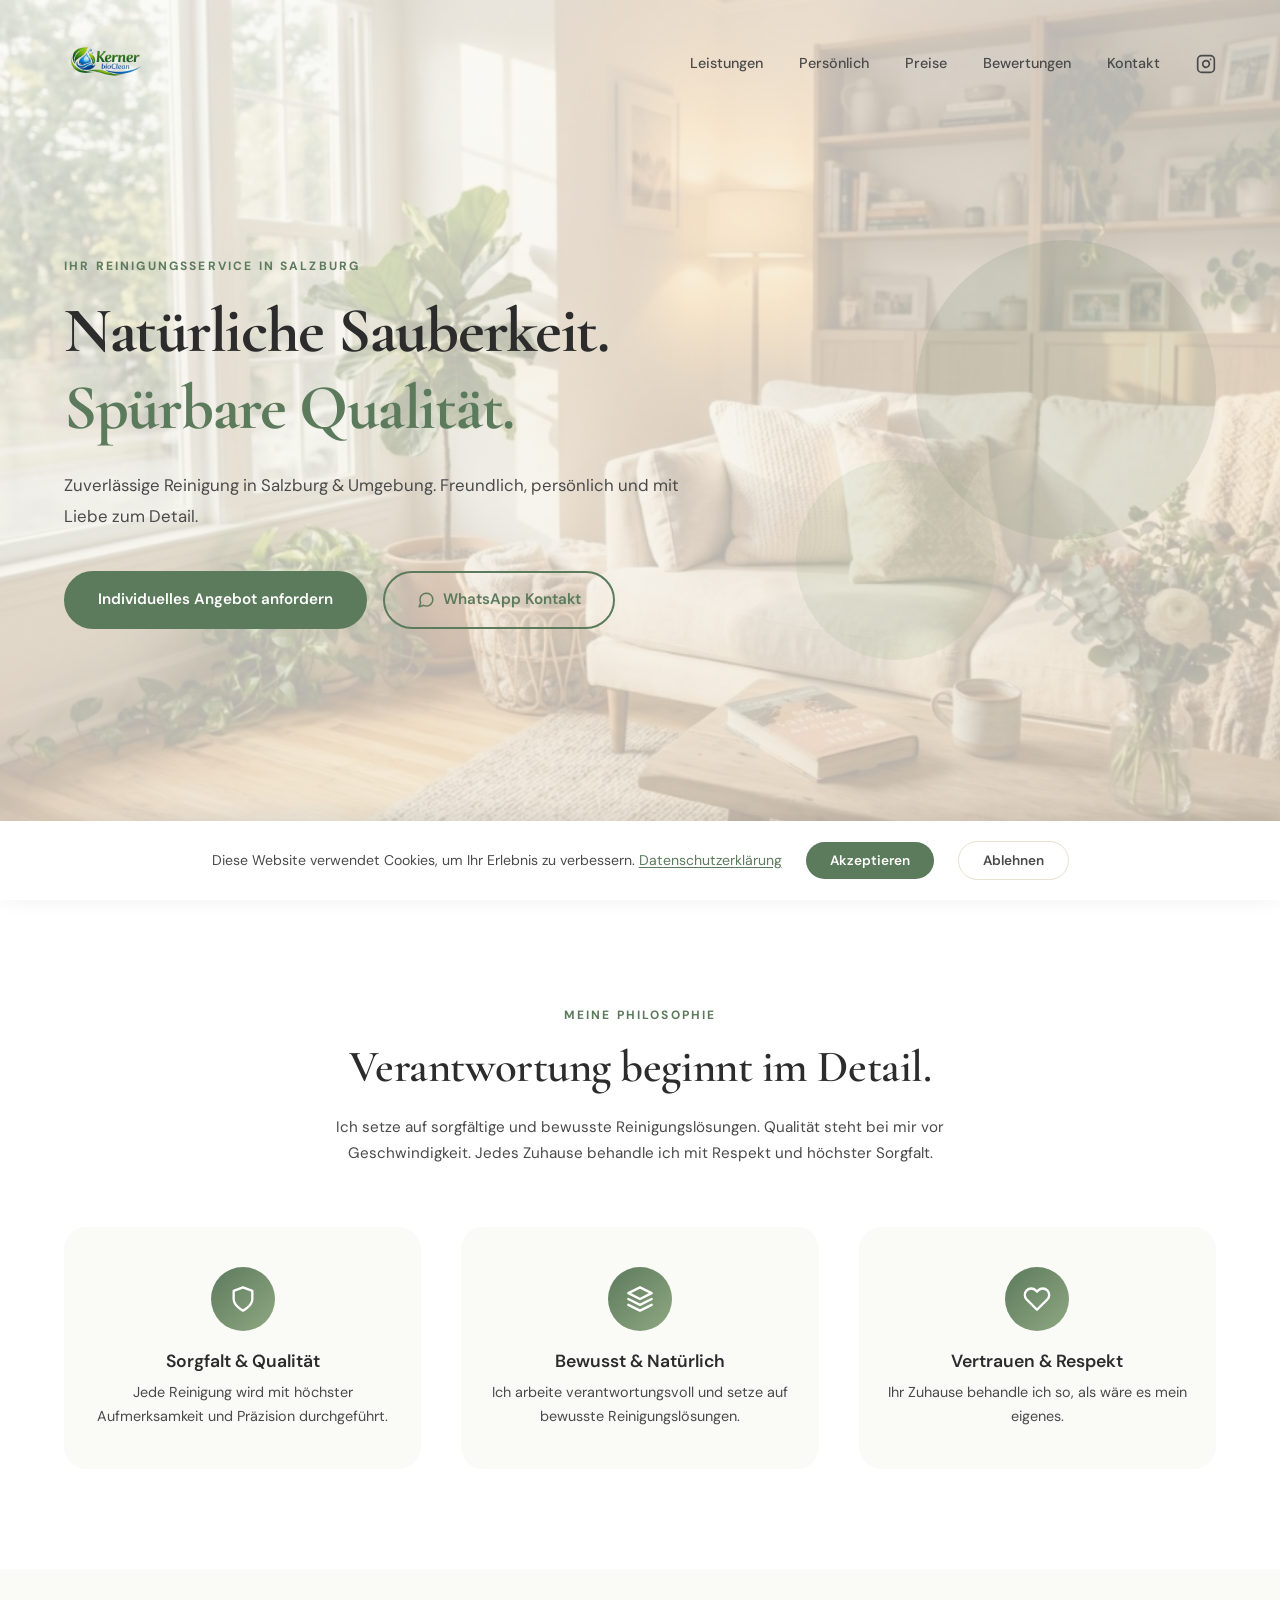
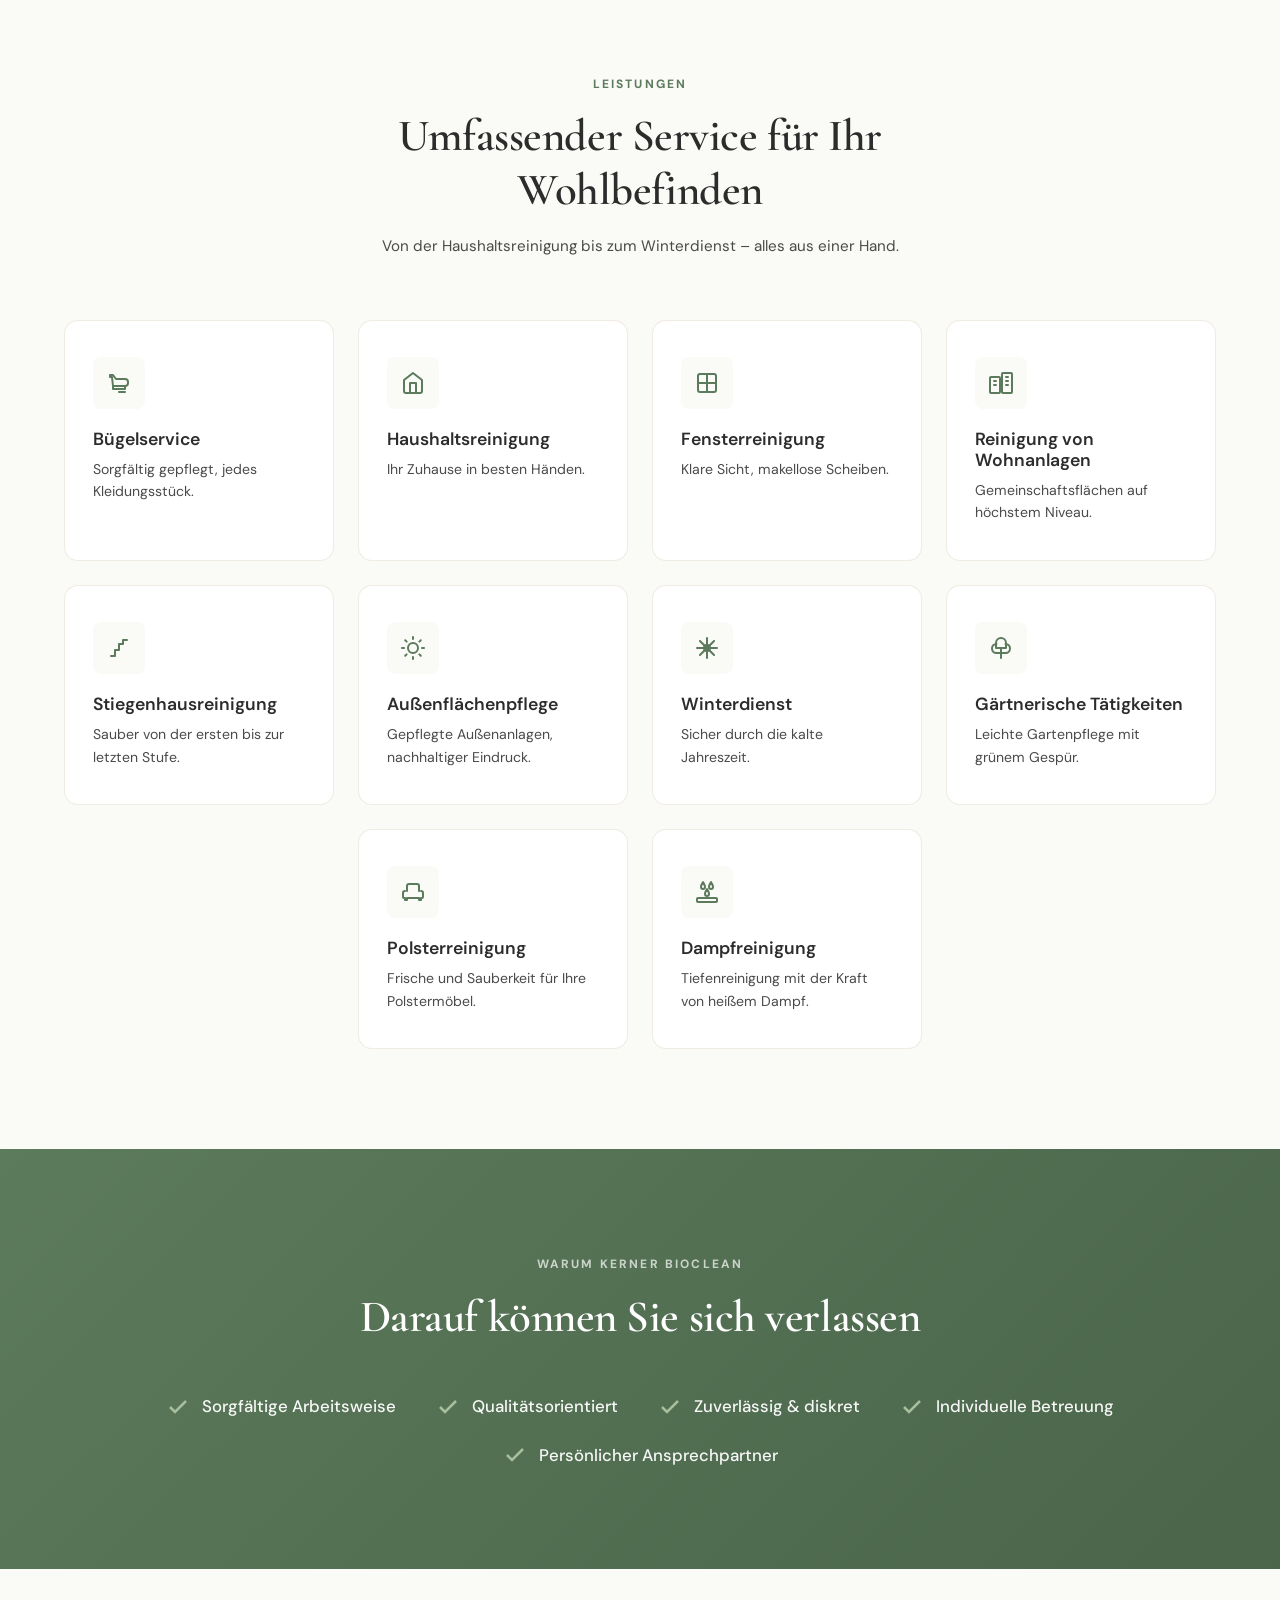
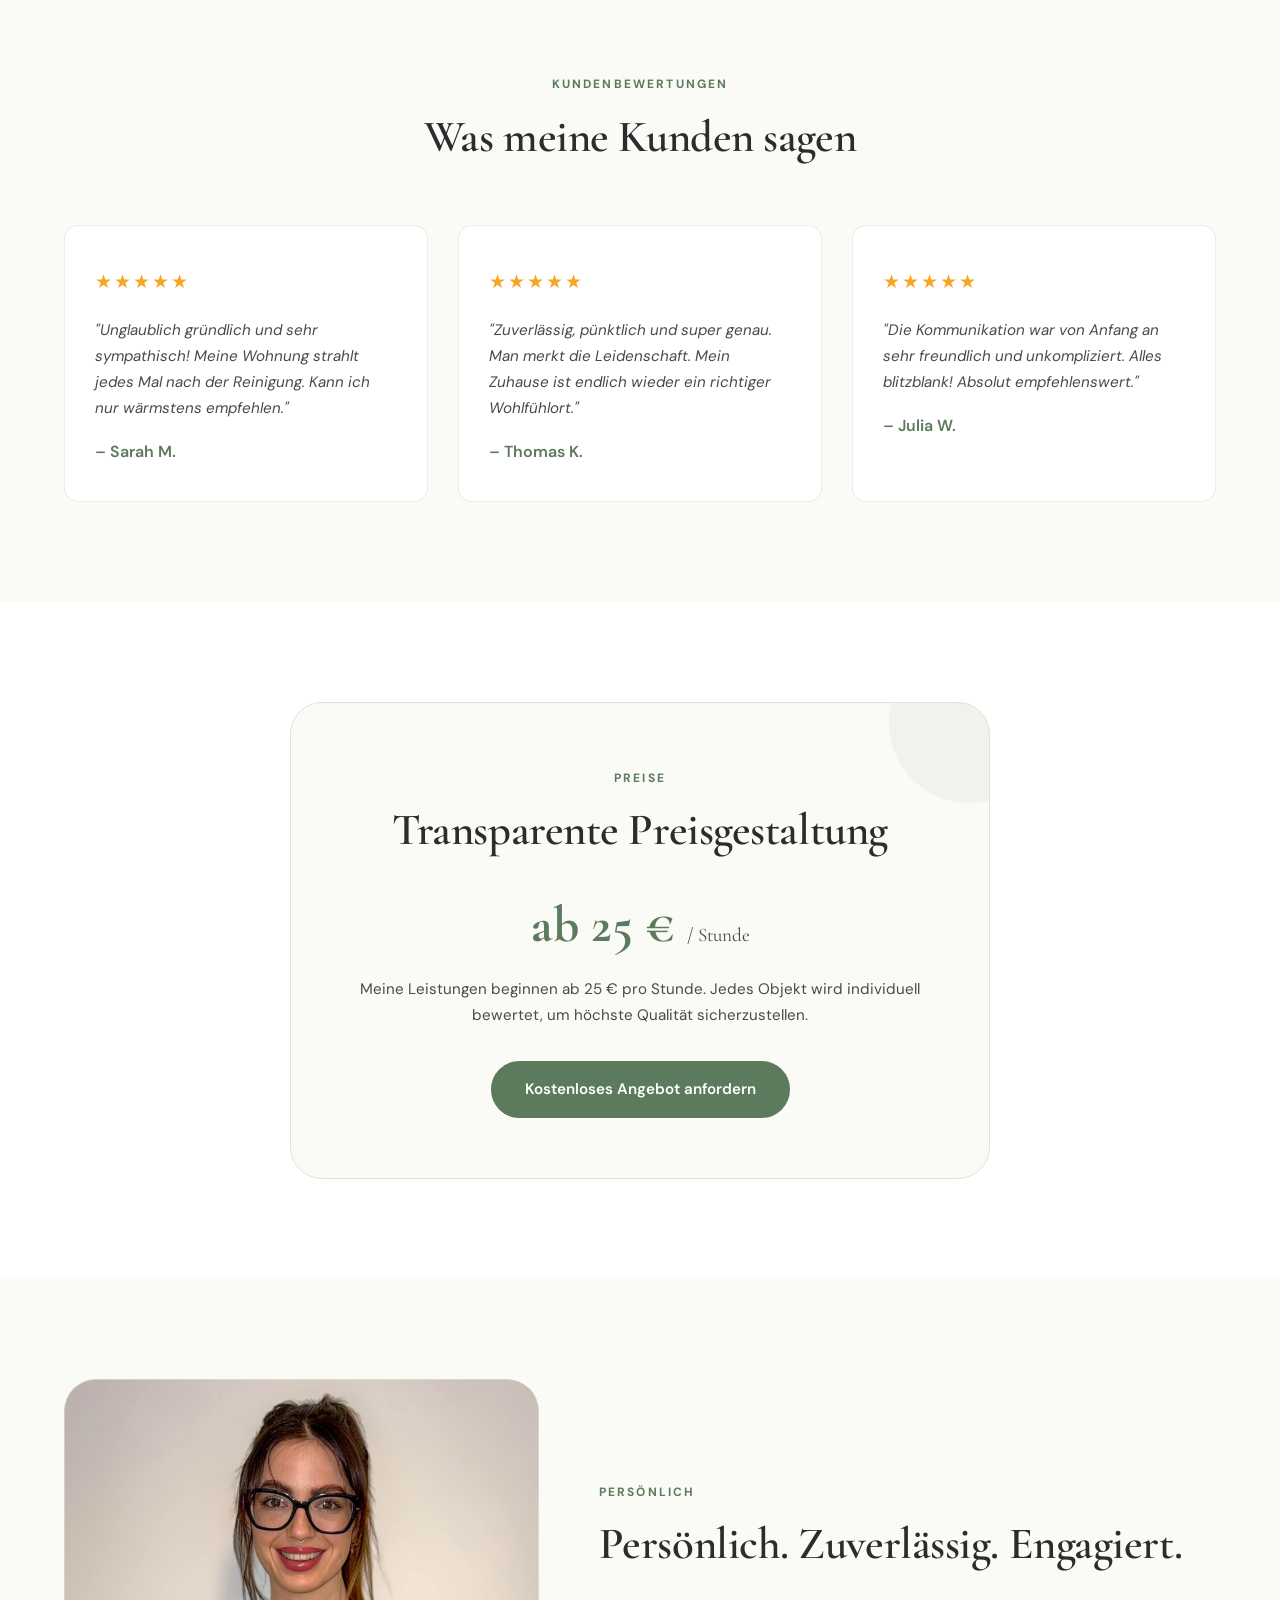
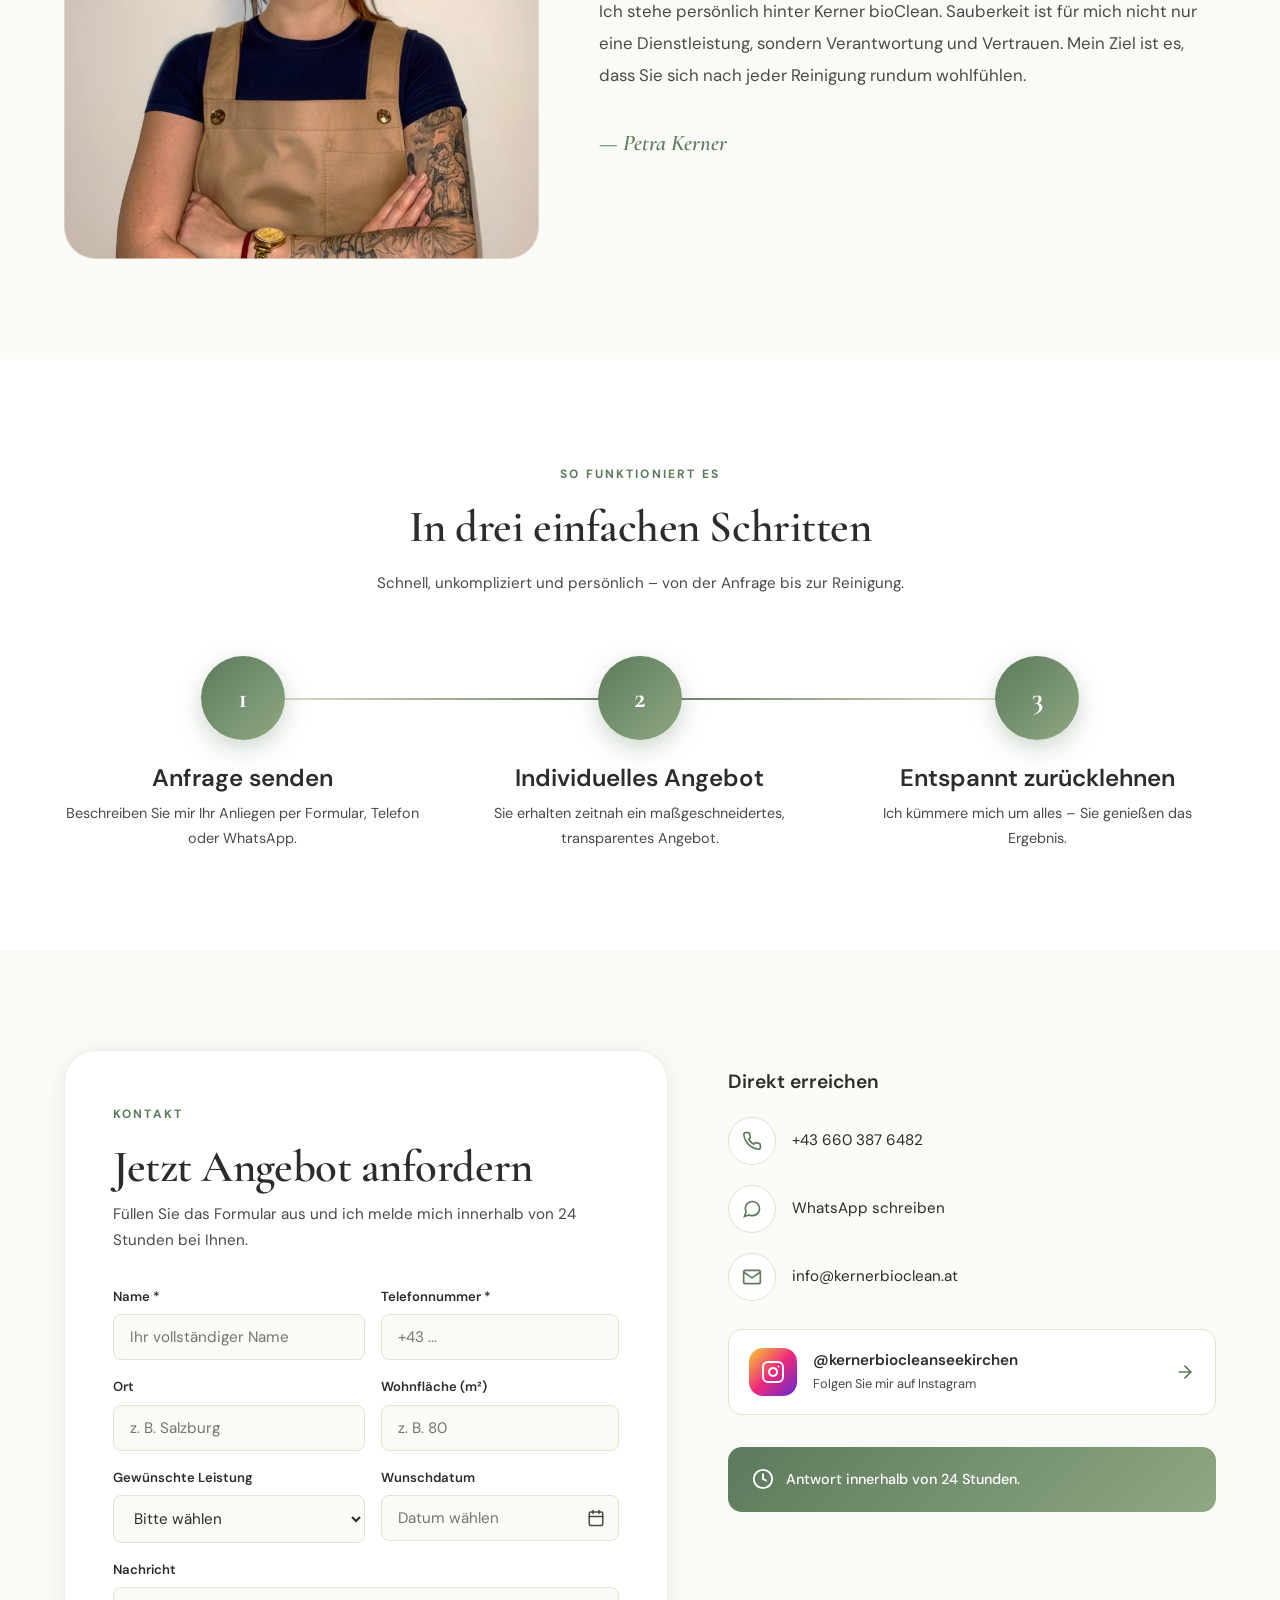
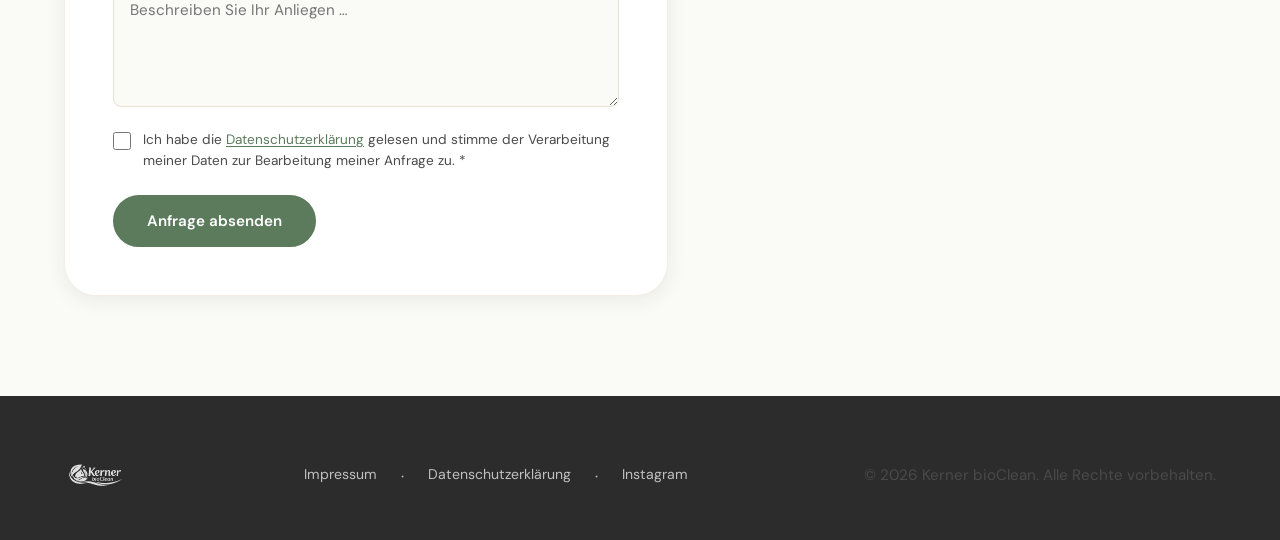
==== commit b4e5aeab: "Add files via upload" ====
--- a/index.html
+++ b/index.html
@@ -467,7 +467,7 @@
             </div>
             <div class="form-consent">
               <input type="checkbox" id="privacy" name="Datenschutz akzeptiert" value="Ja" required>
-              <label for="privacy">Ich habe die <a href="datenschutz.html" target="_blank">Datenschutzerklärung</a>
+              <label for="privacy">Ich habe die <a href="datenschutz/" target="_blank">Datenschutzerklärung</a>
                 gelesen und stimme der Verarbeitung meiner Daten zur Bearbeitung meiner Anfrage zu. *</label>
             </div>
             <div class="form-submit">
@@ -505,12 +505,26 @@
             </div>
             <span>info@kernerbioclean.at</span>
           </a>
-          <div class="qr-code-box">
-            <a href="https://www.instagram.com/kernerbiocleanseekirchen/" target="_blank" rel="noopener">
-              <img src="QR-Code.jpeg" alt="Instagram QR-Code" class="qr-code-img">
-            </a>
-            <span>Folgen Sie mir auf Instagram</span>
-          </div>
+          <a href="https://www.instagram.com/kernerbiocleanseekirchen/" target="_blank" rel="noopener"
+            class="instagram-cta">
+            <span class="instagram-icon">
+              <svg viewBox="0 0 24 24" fill="none" stroke="currentColor" stroke-width="2" stroke-linecap="round"
+                stroke-linejoin="round">
+                <rect x="2" y="2" width="20" height="20" rx="5" ry="5" />
+                <path d="M16 11.37A4 4 0 1 1 12.63 8 4 4 0 0 1 16 11.37z" />
+                <line x1="17.5" y1="6.5" x2="17.51" y2="6.5" />
+              </svg>
+            </span>
+            <span class="instagram-text">
+              <strong>@kernerbiocleanseekirchen</strong>
+              <small>Folgen Sie mir auf Instagram</small>
+            </span>
+            <svg class="instagram-arrow" viewBox="0 0 24 24" fill="none" stroke="currentColor" stroke-width="2"
+              stroke-linecap="round" stroke-linejoin="round">
+              <line x1="5" y1="12" x2="19" y2="12" />
+              <polyline points="12 5 19 12 12 19" />
+            </svg>
+          </a>
           <div class="response-note">
             <svg viewBox="0 0 24 24">
               <circle cx="12" cy="12" r="10" />
@@ -531,9 +545,9 @@
           <a href="#" class="logo"><img src="Logo.png" alt="Kerner bioClean" class="logo-img footer-logo-img"></a>
         </div>
         <div class="footer-links">
-          <a href="impressum.html">Impressum</a>
+          <a href="impressum/">Impressum</a>
           <span class="footer-divider">·</span>
-          <a href="datenschutz.html">Datenschutzerklärung</a>
+          <a href="datenschutz/">Datenschutzerklärung</a>
           <span class="footer-divider">·</span>
           <a href="https://www.instagram.com/kernerbiocleanseekirchen/" target="_blank" rel="noopener">Instagram</a>
         </div>
@@ -544,7 +558,7 @@
 
   <!-- ======================== COOKIE BANNER ======================== -->
   <div class="cookie-banner" id="cookieBanner">
-    <p>Diese Website verwendet Cookies, um Ihr Erlebnis zu verbessern. <a href="datenschutz.html">Datenschutzerklärung</a></p>
+    <p>Diese Website verwendet Cookies, um Ihr Erlebnis zu verbessern. <a href="datenschutz/">Datenschutzerklärung</a></p>
     <button class="cookie-btn cookie-accept" id="cookieAccept">Akzeptieren</button>
     <button class="cookie-btn cookie-decline" id="cookieDecline">Ablehnen</button>
   </div>
--- a/style.css
+++ b/style.css
@@ -1609,124 +1609,298 @@
         font-size: 0.6rem;
     }
 }
+
+
 /* ============================================================
    RECHTSSEITEN (Impressum / Datenschutz)
    ============================================================ */
+
+/* Navigation bleibt hier im Textfluss – dadurch keine Überlappung */
+.legal-page .navbar {
+    position: relative;
+    background: var(--bg);
+    padding: 16px 0;
+}
+
+.legal-page .navbar .logo-img {
+    height: 64px;
+}
+
+/* --- Kopfbereich --- */
+.legal-hero {
+    background: linear-gradient(160deg, var(--bg) 0%, var(--sand-light) 100%);
+    padding: 56px 0 110px;
+    border-top: 1px solid var(--sand);
+}
+
+.legal-hero h1 {
+    font-size: clamp(2.2rem, 4.5vw, 3.4rem);
+    margin-bottom: 18px;
+}
+
+.legal-hero .legal-intro {
+    max-width: 640px;
+    font-size: clamp(0.95rem, 1.15vw, 1.05rem);
+    color: var(--dark-soft);
+    margin: 0;
+}
+
+/* --- Inhaltsblatt --- */
 .legal-wrapper {
-    padding: 140px 0 100px;
     background: var(--bg);
-}
-
-.legal-container {
-    max-width: 820px;
-}
-
-.legal-container h1 {
-    font-size: clamp(2.2rem, 4vw, 3.2rem);
-    margin-bottom: 20px;
-}
-
-.legal-container h2 {
-    font-size: clamp(1.3rem, 2.2vw, 1.7rem);
-    margin: 44px 0 14px;
-    padding-top: 20px;
-    border-top: 1px solid var(--sand);
-}
-
-.legal-container p {
+    padding: 0 0 90px;
+}
+
+.legal-sheet {
+    max-width: 840px;
+    margin: -70px auto 0;
+    background: var(--white);
+    border-radius: var(--radius-lg);
+    box-shadow: var(--shadow-lg);
+    padding: 60px 64px 52px;
+    position: relative;
+    z-index: 2;
+}
+
+.legal-sheet > h2:first-child {
+    margin-top: 0;
+}
+
+.legal-sheet h2 {
+    font-size: clamp(1.25rem, 2vw, 1.6rem);
+    margin: 46px 0 16px;
+    padding-left: 20px;
+    position: relative;
+    line-height: 1.35;
+}
+
+.legal-sheet h2::before {
+    content: "";
+    position: absolute;
+    left: 0;
+    top: 0.18em;
+    bottom: 0.18em;
+    width: 3px;
+    border-radius: 3px;
+    background: linear-gradient(to bottom, var(--primary), var(--accent));
+}
+
+.legal-sheet p {
     max-width: none;
     margin-bottom: 14px;
-}
-
-.legal-intro {
-    font-size: 1.05rem;
-    color: var(--dark-soft);
-    margin-bottom: 8px;
-}
-
+    font-size: clamp(0.93rem, 1.05vw, 1rem);
+    line-height: 1.75;
+}
+
+.legal-sheet strong {
+    color: var(--dark);
+    font-weight: 600;
+}
+
+/* Hervorgehobene Adress-/Kontaktbox */
 .legal-card {
-    background: var(--white);
-    border: 1px solid var(--sand);
-    border-left: 3px solid var(--primary);
+    background: var(--sand-light);
     border-radius: var(--radius-md);
     padding: 24px 28px;
-    margin: 18px 0 22px;
-    box-shadow: var(--shadow-sm);
+    margin: 20px 0 24px;
 }
 
 .legal-card p {
     margin-bottom: 0;
-}
-
+    line-height: 1.85;
+}
+
+/* Aufzählungen */
 .legal-list {
     list-style: none;
-    margin: 8px 0 18px;
+    margin: 10px 0 20px;
     padding: 0;
 }
 
 .legal-list li {
     position: relative;
-    padding-left: 22px;
-    margin-bottom: 9px;
+    padding-left: 24px;
+    margin-bottom: 10px;
     color: var(--dark-soft);
-    font-size: clamp(0.95rem, 1.1vw, 1.02rem);
+    font-size: clamp(0.93rem, 1.05vw, 1rem);
+    line-height: 1.7;
 }
 
 .legal-list li::before {
     content: "";
     position: absolute;
-    left: 0;
-    top: 0.72em;
-    width: 7px;
-    height: 7px;
+    left: 2px;
+    top: 0.62em;
+    width: 6px;
+    height: 6px;
     border-radius: 50%;
     background: var(--accent);
 }
 
-.legal-container a {
+/* Links im Fließtext */
+.legal-sheet a {
     color: var(--primary);
+    font-weight: 500;
     text-decoration: underline;
+    text-decoration-color: rgba(92, 122, 92, 0.35);
     text-underline-offset: 3px;
     text-decoration-thickness: 1px;
-}
-
-.legal-container a:hover {
+    overflow-wrap: anywhere;
+}
+
+.legal-sheet a:hover {
     color: var(--primary-dark);
-}
-
-.legal-container .legal-back {
-    text-decoration: none;
-    color: var(--white);
+    text-decoration-color: var(--primary-dark);
 }
 
 .legal-placeholder {
+    display: inline-block;
     background: var(--sand-light);
     border: 1px dashed var(--accent);
     border-radius: 4px;
-    padding: 1px 8px;
+    padding: 0 8px;
     font-size: 0.9em;
     color: var(--dark-soft);
 }
 
 .legal-updated {
-    margin-top: 40px;
-    font-size: 0.85rem;
+    margin-top: 44px;
+    padding-top: 22px;
+    border-top: 1px solid var(--sand);
+    font-size: 0.83rem;
     color: var(--dark-soft);
-    opacity: 0.75;
-}
-
-.legal-back {
-    display: inline-block;
+    opacity: 0.8;
+}
+
+/* Abschluss-Navigation unter dem Blatt */
+.legal-footer-nav {
+    max-width: 840px;
+    margin: 40px auto 0;
+    display: flex;
+    align-items: center;
+    justify-content: space-between;
+    flex-wrap: wrap;
+    gap: 18px;
+}
+
+.legal-crosslink {
+    font-size: 0.9rem;
+    font-weight: 500;
+    color: var(--primary);
+    transition: color var(--transition);
+}
+
+.legal-crosslink:hover {
+    color: var(--primary-dark);
+}
+
+@media (max-width: 900px) {
+    .legal-sheet {
+        padding: 44px 36px 40px;
+    }
+}
+
+@media (max-width: 768px) {
+    .legal-hero {
+        padding: 40px 0 90px;
+    }
+
+    .legal-sheet {
+        padding: 34px 24px 32px;
+        border-radius: var(--radius-md);
+    }
+
+    .legal-wrapper {
+        padding-bottom: 64px;
+    }
+
+    .legal-footer-nav {
+        flex-direction: column;
+        align-items: stretch;
+        text-align: center;
+    }
+}
+
+/* ============================================================
+   INSTAGRAM-BUTTON (Kontaktbereich)
+   ============================================================ */
+.instagram-cta {
+    display: flex;
+    align-items: center;
+    gap: 16px;
     margin-top: 28px;
-}
-
-@media (max-width: 768px) {
-    .legal-wrapper {
-        padding: 110px 0 70px;
-    }
-}
-
-/* --- Einwilligungs-Checkbox im Kontaktformular --- */
+    padding: 18px 20px;
+    background: var(--white);
+    border: 1.5px solid var(--sand);
+    border-radius: var(--radius-md);
+    transition: all var(--transition);
+}
+
+.instagram-cta:hover {
+    border-color: var(--primary);
+    box-shadow: var(--shadow-md);
+    transform: translateY(-2px);
+}
+
+.instagram-icon {
+    width: 48px;
+    height: 48px;
+    border-radius: 14px;
+    flex-shrink: 0;
+    display: flex;
+    align-items: center;
+    justify-content: center;
+    background: linear-gradient(135deg, #f9ce34 0%, #ee2a7b 50%, #6228d7 100%);
+    color: var(--white);
+}
+
+.instagram-icon svg {
+    width: 24px;
+    height: 24px;
+}
+
+.instagram-text {
+    display: flex;
+    flex-direction: column;
+    gap: 2px;
+    min-width: 0;
+    flex: 1;
+}
+
+.instagram-text strong {
+    font-size: 0.95rem;
+    font-weight: 600;
+    color: var(--dark);
+    overflow-wrap: anywhere;
+    line-height: 1.35;
+}
+
+.instagram-text small {
+    font-size: 0.8rem;
+    color: var(--dark-soft);
+}
+
+.instagram-arrow {
+    width: 20px;
+    height: 20px;
+    flex-shrink: 0;
+    color: var(--primary);
+    transition: transform var(--transition);
+}
+
+.instagram-cta:hover .instagram-arrow {
+    transform: translateX(4px);
+}
+
+@media (max-width: 480px) {
+    .instagram-text strong {
+        font-size: 0.85rem;
+    }
+}
+
+/* ============================================================
+   EINWILLIGUNGS-CHECKBOX IM KONTAKTFORMULAR
+   ============================================================ */
 .form-consent {
     display: flex;
     align-items: flex-start;
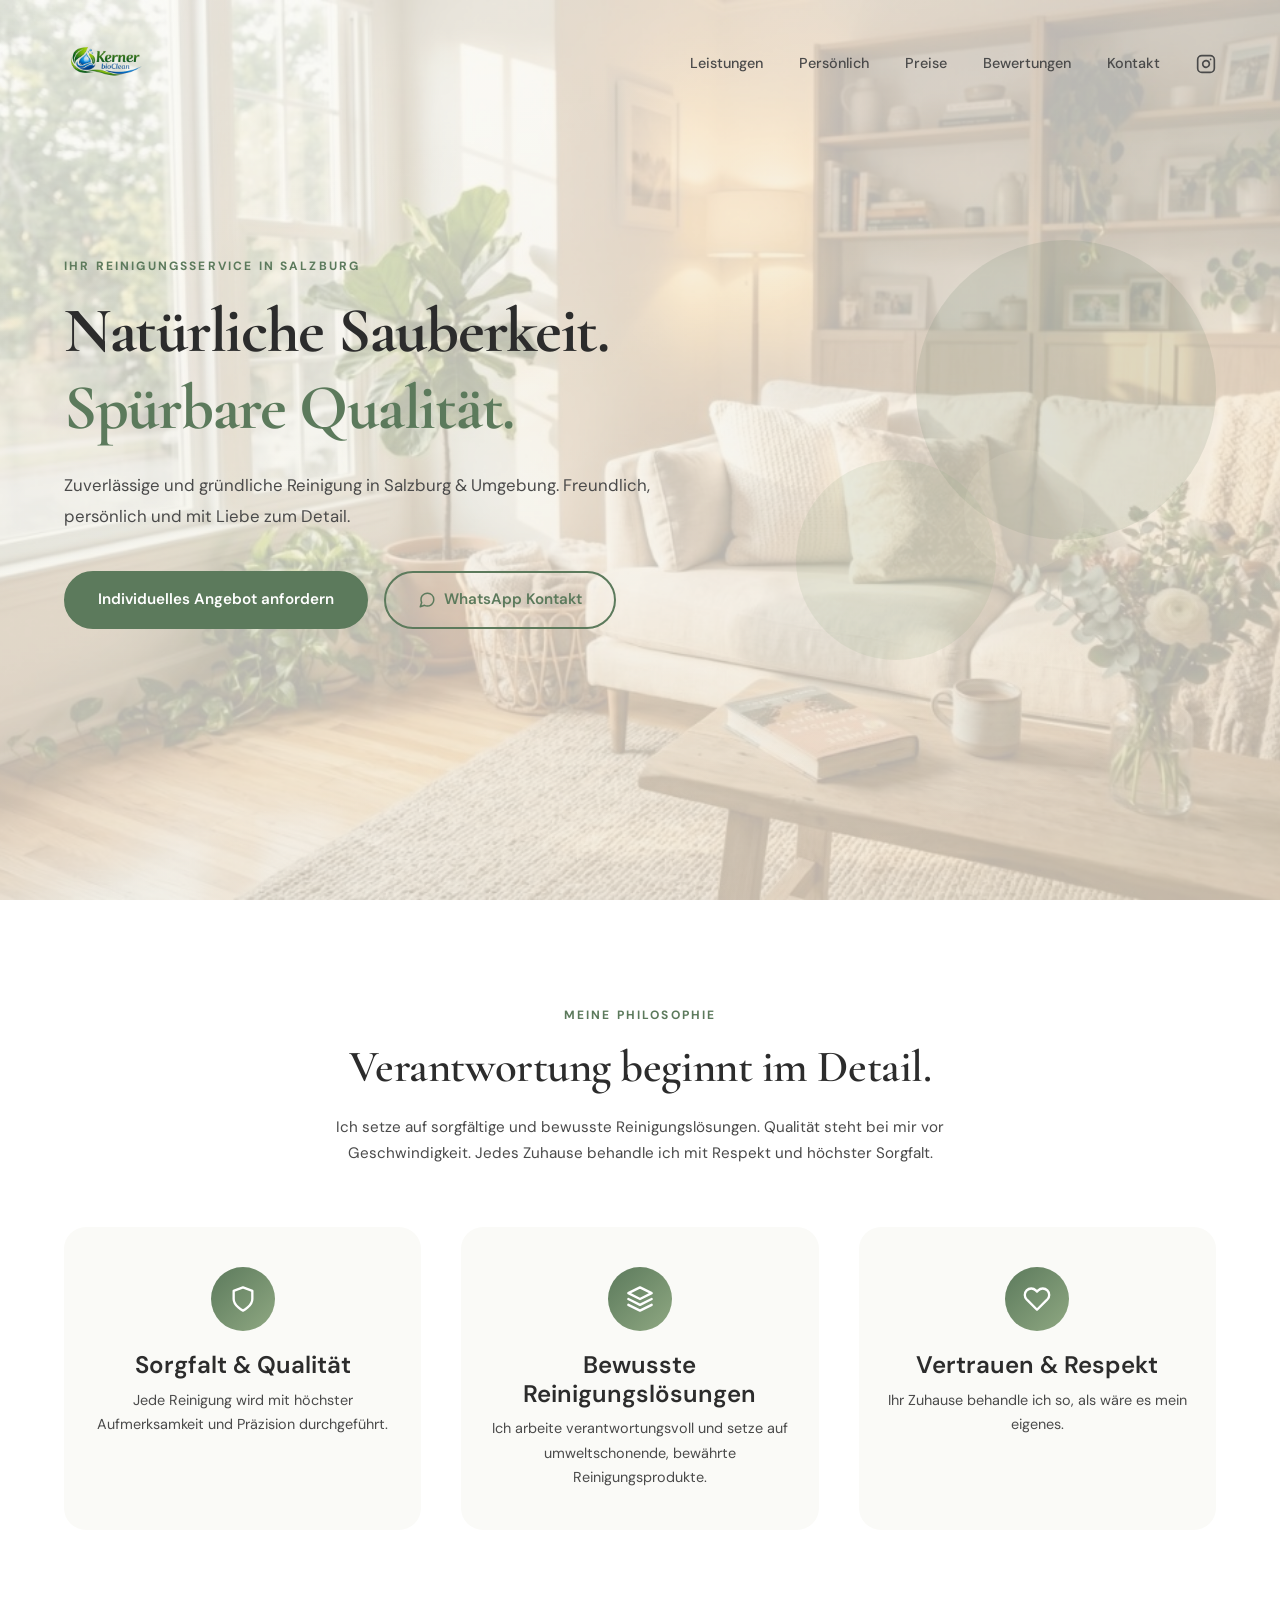
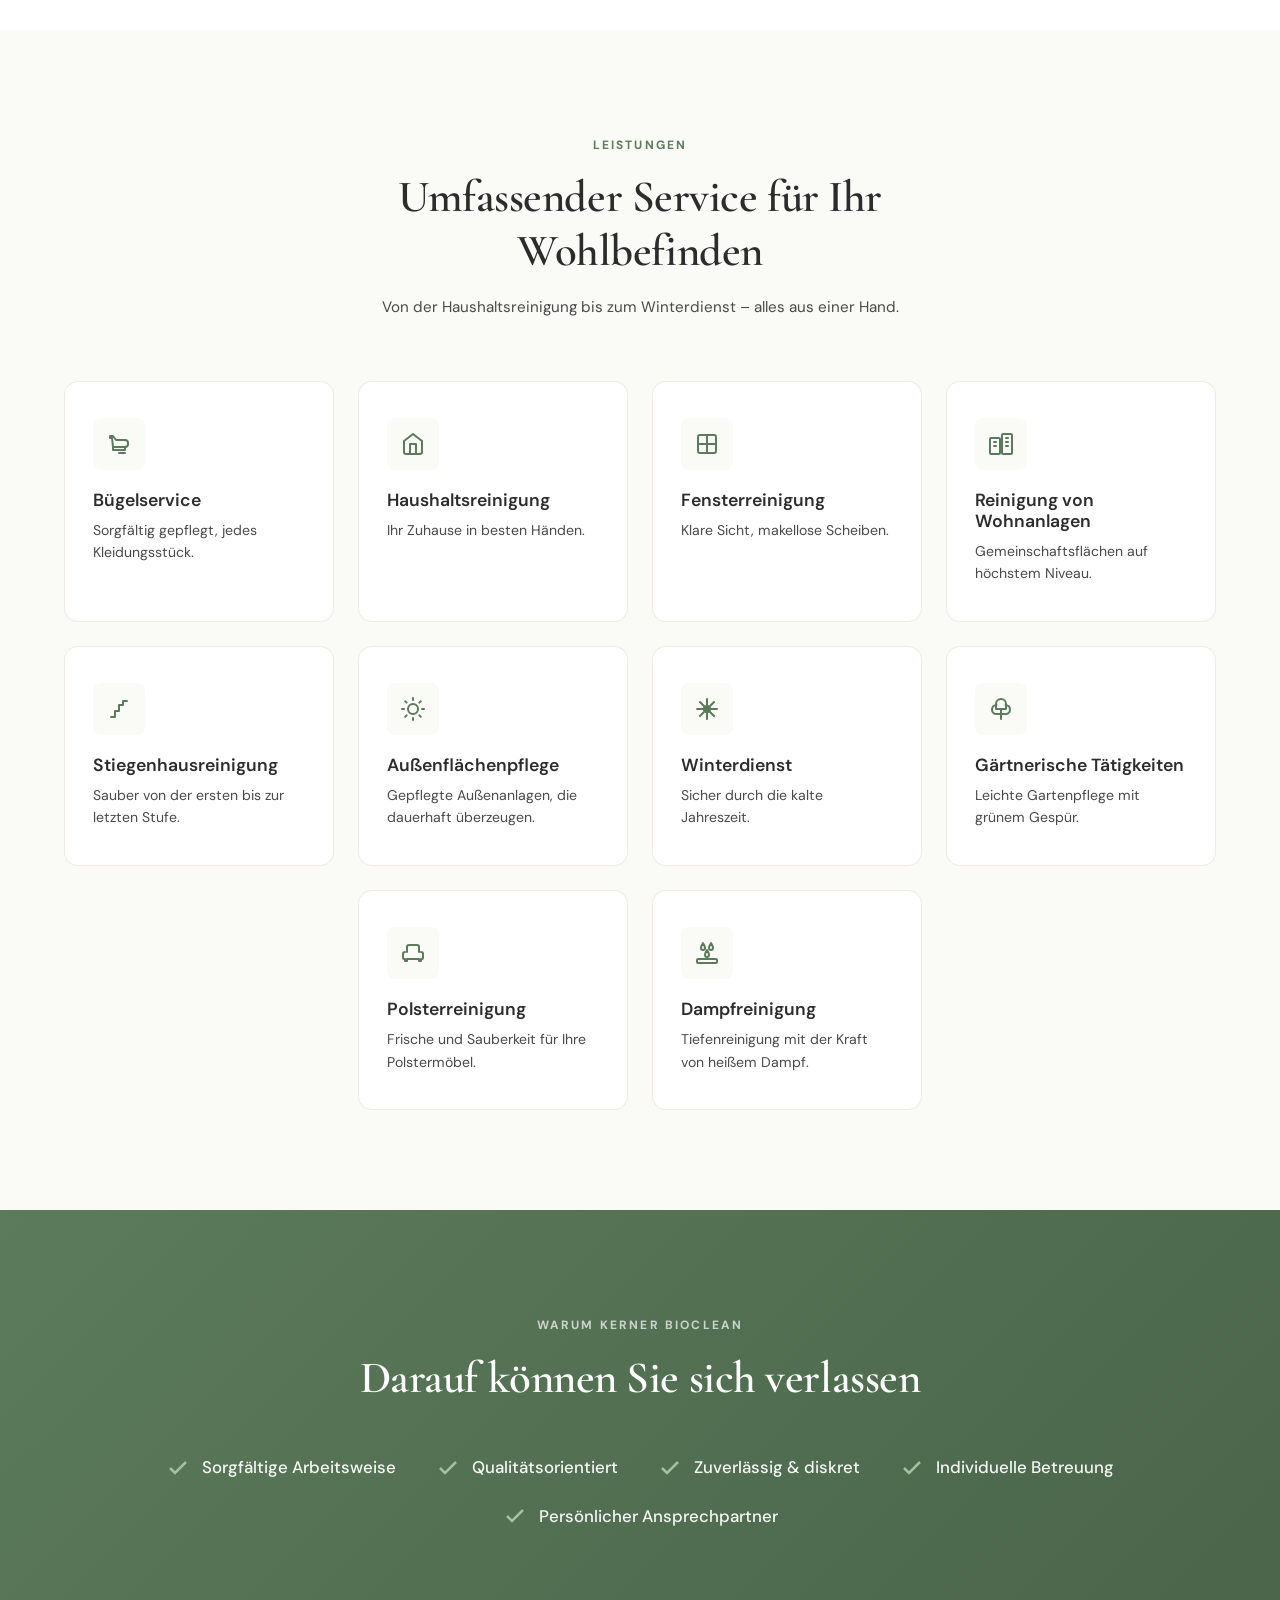
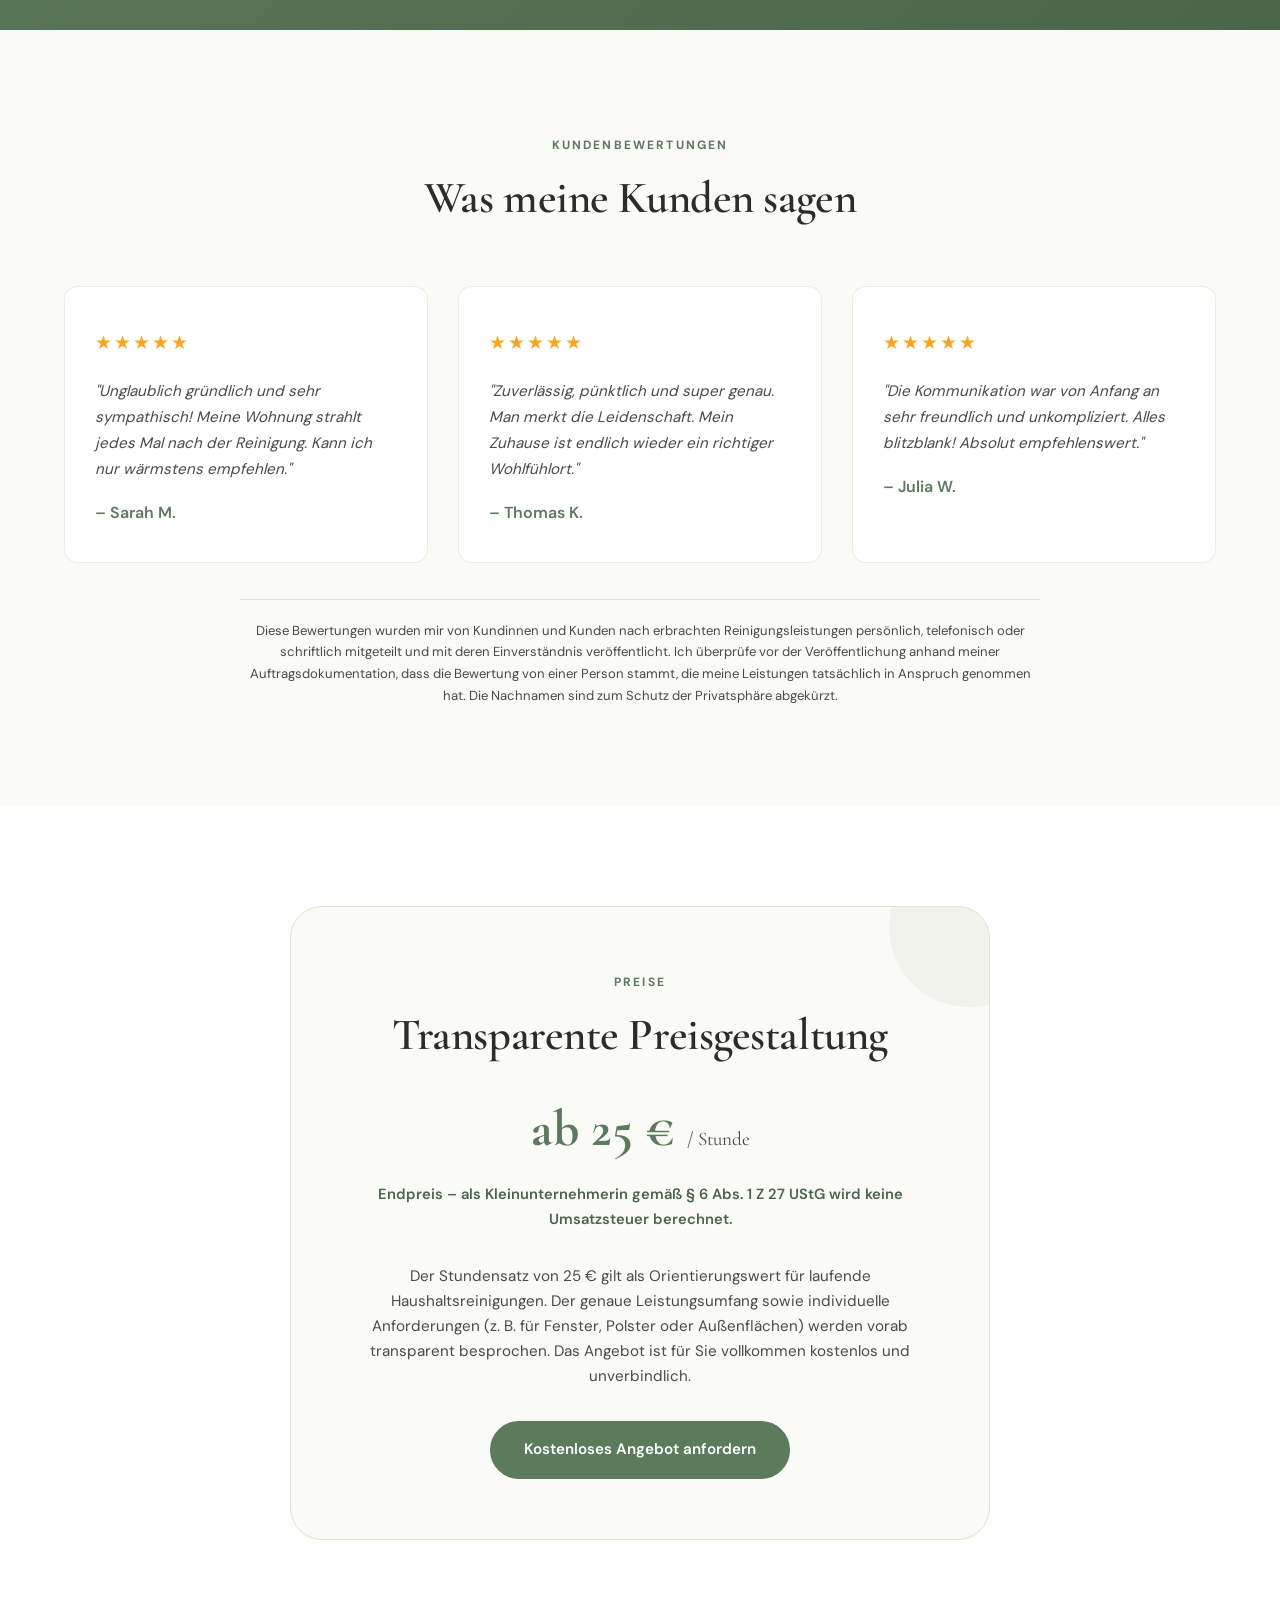
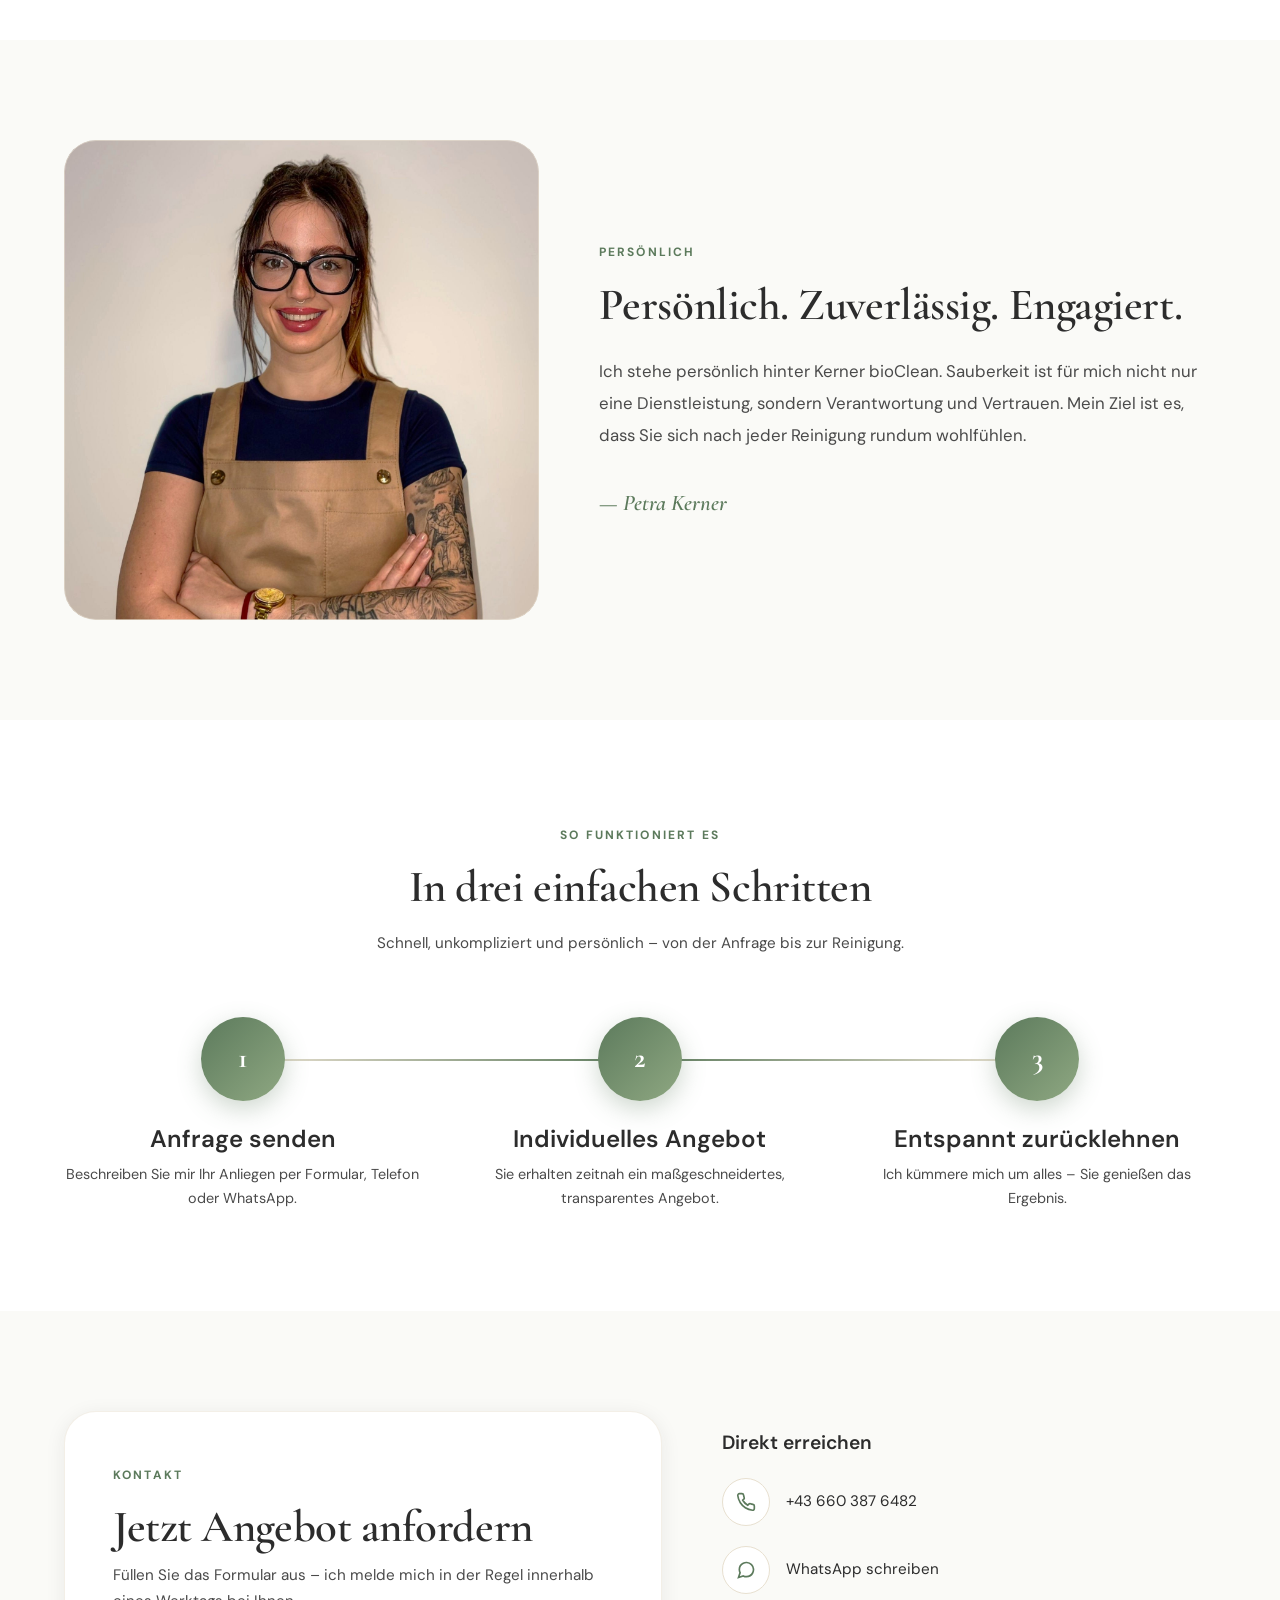
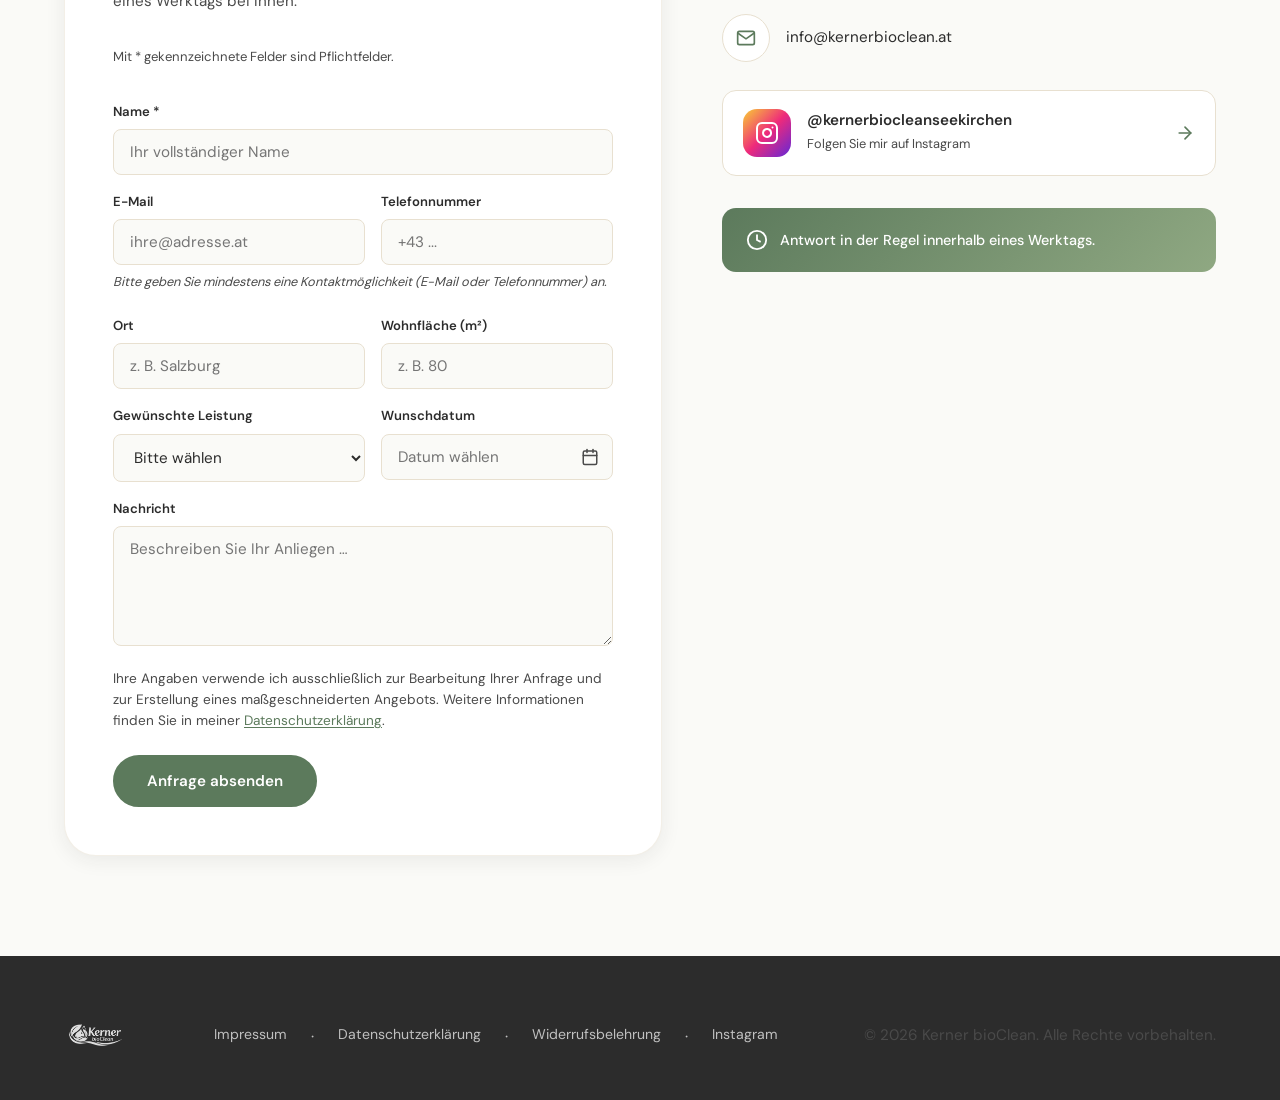
==== commit 1260da0f: "Add files via upload" ====
--- a/index.html
+++ b/index.html
@@ -1,569 +1,570 @@
-<!DOCTYPE html>
-<html lang="de">
-
-<head>
-  <meta charset="UTF-8">
-  <meta name="viewport" content="width=device-width, initial-scale=1.0">
-  <title>Kerner BioClean</title>
-  <link rel="icon" type="image/png" href="Logo-ohneText.png" sizes="192x192">
-  <link rel="apple-touch-icon" href="Logo-ohneText.png">
-  <meta name="description"
-    content="Zuverlässige Reinigung in Salzburg & Umgebung. Kerner bioClean – freundlich, persönlich und mit Liebe zum Detail.">
-  <link rel="preconnect" href="https://fonts.googleapis.com">
-  <link rel="preconnect" href="https://fonts.gstatic.com" crossorigin>
-  <link
-    href="https://fonts.googleapis.com/css2?family=Cormorant+Garamond:ital,wght@0,400;0,600;0,700;1,400;1,600&family=DM+Sans:wght@400;500;600;700&display=swap"
-    rel="stylesheet">
-  <link rel="stylesheet" href="style.css">
-</head>
-
-<body>
-
-  <!-- ======================== NAVIGATION ======================== -->
-  <nav class="navbar" id="navbar">
-    <div class="container">
-      <a href="#" class="logo"><img src="Logo.png" alt="Kerner bioClean" class="logo-img"></a>
-      <ul class="nav-links" id="navLinks">
-        <li><a href="#leistungen">Leistungen</a></li>
-        <li><a href="#persoenlich">Persönlich</a></li>
-        <li><a href="#preise">Preise</a></li>
-        <li><a href="#bewertungen">Bewertungen</a></li>
-        <li><a href="#kontakt">Kontakt</a></li>
-        <li><a href="https://www.instagram.com/kernerbiocleanseekirchen/" target="_blank" rel="noopener"
-            aria-label="Instagram">
-            <svg width="20" height="20" viewBox="0 0 24 24" fill="none" stroke="currentColor" stroke-width="2"
-              stroke-linecap="round" stroke-linejoin="round">
-              <rect x="2" y="2" width="20" height="20" rx="5" ry="5" />
-              <path d="M16 11.37A4 4 0 1 1 12.63 8 4 4 0 0 1 16 11.37z" />
-              <line x1="17.5" y1="6.5" x2="17.51" y2="6.5" />
-            </svg>
-          </a></li>
-      </ul>
-      <button class="menu-toggle" id="menuToggle" aria-label="Menü öffnen">
-        <span></span><span></span><span></span>
-      </button>
-    </div>
-  </nav>
-
-  <!-- ======================== HERO ======================== -->
-  <section class="hero" id="hero">
-    <div class="container">
-      <div class="hero-content reveal">
-        <span class="section-label">Ihr Reinigungsservice in Salzburg</span>
-        <h1>Natürliche Sauberkeit.<br><em>Spürbare Qualität.</em></h1>
-        <p>Zuverlässige Reinigung in Salzburg &amp; Umgebung. Freundlich, persönlich und mit Liebe zum Detail.</p>
-        <div class="hero-buttons">
-          <a href="#kontakt" class="btn btn-primary">Individuelles Angebot anfordern</a>
-          <a href="https://wa.me/436603876482" target="_blank" rel="noopener" class="btn btn-outline">
-            <svg width="18" height="18" viewBox="0 0 24 24" fill="none" stroke="currentColor" stroke-width="2"
-              stroke-linecap="round" stroke-linejoin="round">
-              <path
-                d="M21 11.5a8.38 8.38 0 0 1-.9 3.8 8.5 8.5 0 0 1-7.6 4.7 8.38 8.38 0 0 1-3.8-.9L3 21l1.9-5.7a8.38 8.38 0 0 1-.9-3.8 8.5 8.5 0 0 1 4.7-7.6 8.38 8.38 0 0 1 3.8-.9h.5a8.48 8.48 0 0 1 8 8v.5z" />
-            </svg>
-            WhatsApp Kontakt
-          </a>
-        </div>
-      </div>
-    </div>
-    <div class="hero-decoration" aria-hidden="true">
-      <div class="hero-circle"></div>
-      <div class="hero-circle"></div>
-      <div class="hero-circle"></div>
-    </div>
-  </section>
-
-  <!-- ======================== PHILOSOPHIE ======================== -->
-  <section id="philosophie">
-    <div class="container">
-      <div class="philosophy-content reveal">
-        <span class="section-label">Meine Philosophie</span>
-        <h2>Verantwortung beginnt im Detail.</h2>
-        <p>Ich setze auf sorgfältige und bewusste Reinigungslösungen. Qualität steht bei mir vor Geschwindigkeit. Jedes
-          Zuhause behandle ich mit Respekt und höchster Sorgfalt.</p>
-      </div>
-      <div class="philosophy-features stagger">
-        <!-- Feature 1 -->
-        <div class="philosophy-feature reveal">
-          <div class="icon-wrapper">
-            <svg viewBox="0 0 24 24">
-              <path d="M12 22s8-4 8-10V5l-8-3-8 3v7c0 6 8 10 8 10z" />
-            </svg>
-          </div>
-          <h4>Sorgfalt & Qualität</h4>
-          <p>Jede Reinigung wird mit höchster Aufmerksamkeit und Präzision durchgeführt.</p>
-        </div>
-        <!-- Feature 2 -->
-        <div class="philosophy-feature reveal">
-          <div class="icon-wrapper">
-            <svg viewBox="0 0 24 24">
-              <path d="M12 2L2 7l10 5 10-5-10-5z" />
-              <path d="M2 17l10 5 10-5" />
-              <path d="M2 12l10 5 10-5" />
-            </svg>
-          </div>
-          <h4>Bewusst & Natürlich</h4>
-          <p>Ich arbeite verantwortungsvoll und setze auf bewusste Reinigungslösungen.</p>
-        </div>
-        <!-- Feature 3 -->
-        <div class="philosophy-feature reveal">
-          <div class="icon-wrapper">
-            <svg viewBox="0 0 24 24">
-              <path
-                d="M20.84 4.61a5.5 5.5 0 0 0-7.78 0L12 5.67l-1.06-1.06a5.5 5.5 0 0 0-7.78 7.78l1.06 1.06L12 21.23l7.78-7.78 1.06-1.06a5.5 5.5 0 0 0 0-7.78z" />
-            </svg>
-          </div>
-          <h4>Vertrauen & Respekt</h4>
-          <p>Ihr Zuhause behandle ich so, als wäre es mein eigenes.</p>
-        </div>
-      </div>
-    </div>
-  </section>
-
-  <!-- ======================== LEISTUNGEN ======================== -->
-  <section id="leistungen">
-    <div class="container">
-      <div class="services-header reveal">
-        <span class="section-label">Leistungen</span>
-        <h2>Umfassender Service für Ihr Wohlbefinden</h2>
-        <p>Von der Haushaltsreinigung bis zum Winterdienst – alles aus einer Hand.</p>
-      </div>
-      <div class="services-grid stagger">
-        <!-- 1. Bügelservice -->
-        <div class="service-card reveal">
-          <div class="icon-wrapper">
-            <svg viewBox="0 0 24 24">
-              <path d="M6 15h12a3 3 0 0 0 3-3v-1a3 3 0 0 0-3-3H9L6 4H3v2h2l1 9Z" />
-              <path d="M6 15v3h12v-3" />
-              <path d="M12 21h6" />
-            </svg>
-          </div>
-          <h3>Bügelservice</h3>
-          <p>Sorgfältig gepflegt, jedes Kleidungsstück.</p>
-        </div>
-        <!-- 2. Haushaltsreinigung -->
-        <div class="service-card reveal">
-          <div class="icon-wrapper">
-            <svg viewBox="0 0 24 24">
-              <path d="M3 9l9-7 9 7v11a2 2 0 0 1-2 2H5a2 2 0 0 1-2-2z" />
-              <polyline points="9 22 9 12 15 12 15 22" />
-            </svg>
-          </div>
-          <h3>Haushaltsreinigung</h3>
-          <p>Ihr Zuhause in besten Händen.</p>
-        </div>
-        <!-- 3. Fensterreinigung -->
-        <div class="service-card reveal">
-          <div class="icon-wrapper">
-            <svg viewBox="0 0 24 24">
-              <rect x="3" y="3" width="18" height="18" rx="2" ry="2" />
-              <line x1="12" y1="3" x2="12" y2="21" />
-              <line x1="3" y1="12" x2="21" y2="12" />
-            </svg>
-          </div>
-          <h3>Fensterreinigung</h3>
-          <p>Klare Sicht, makellose Scheiben.</p>
-        </div>
-        <!-- 4. Reinigung von Wohnanlagen -->
-        <div class="service-card reveal">
-          <div class="icon-wrapper">
-            <svg viewBox="0 0 24 24">
-              <rect x="1" y="6" width="10" height="16" rx="1" />
-              <rect x="13" y="2" width="10" height="20" rx="1" />
-              <line x1="5" y1="10" x2="7" y2="10" />
-              <line x1="5" y1="14" x2="7" y2="14" />
-              <line x1="17" y1="6" x2="19" y2="6" />
-              <line x1="17" y1="10" x2="19" y2="10" />
-              <line x1="17" y1="14" x2="19" y2="14" />
-            </svg>
-          </div>
-          <h3>Reinigung von Wohnanlagen</h3>
-          <p>Gemeinschaftsflächen auf höchstem Niveau.</p>
-        </div>
-        <!-- 5. Stiegenhausreinigung -->
-        <div class="service-card reveal">
-          <div class="icon-wrapper">
-            <svg viewBox="0 0 24 24">
-              <polyline points="4 20 8 20 8 14 12 14 12 8 16 8 16 4 20 4" />
-            </svg>
-          </div>
-          <h3>Stiegenhausreinigung</h3>
-          <p>Sauber von der ersten bis zur letzten Stufe.</p>
-        </div>
-        <!-- 6. Außenflächenpflege -->
-        <div class="service-card reveal">
-          <div class="icon-wrapper">
-            <svg viewBox="0 0 24 24">
-              <circle cx="12" cy="12" r="5" />
-              <line x1="12" y1="1" x2="12" y2="3" />
-              <line x1="12" y1="21" x2="12" y2="23" />
-              <line x1="4.22" y1="4.22" x2="5.64" y2="5.64" />
-              <line x1="18.36" y1="18.36" x2="19.78" y2="19.78" />
-              <line x1="1" y1="12" x2="3" y2="12" />
-              <line x1="21" y1="12" x2="23" y2="12" />
-              <line x1="4.22" y1="19.78" x2="5.64" y2="18.36" />
-              <line x1="18.36" y1="5.64" x2="19.78" y2="4.22" />
-            </svg>
-          </div>
-          <h3>Außenflächenpflege</h3>
-          <p>Gepflegte Außenanlagen, nachhaltiger Eindruck.</p>
-        </div>
-        <!-- 7. Winterdienst -->
-        <div class="service-card reveal">
-          <div class="icon-wrapper">
-            <svg viewBox="0 0 24 24">
-              <line x1="12" y1="2" x2="12" y2="22" />
-              <line x1="2" y1="12" x2="22" y2="12" />
-              <line x1="4.93" y1="4.93" x2="19.07" y2="19.07" />
-              <line x1="19.07" y1="4.93" x2="4.93" y2="19.07" />
-              <circle cx="12" cy="12" r="3" />
-            </svg>
-          </div>
-          <h3>Winterdienst</h3>
-          <p>Sicher durch die kalte Jahreszeit.</p>
-        </div>
-        <!-- 8. Gärtnerische Tätigkeiten -->
-        <div class="service-card reveal">
-          <div class="icon-wrapper">
-            <svg viewBox="0 0 24 24">
-              <path d="M12 22V12" />
-              <path d="M7.5 8C5 8 3 10 3 12.5S5 17 7.5 17H12" />
-              <path d="M16.5 8C19 8 21 10 21 12.5S19 17 16.5 17H12" />
-              <path d="M12 2a5 5 0 0 0-5 5v5h10V7a5 5 0 0 0-5-5z" />
-            </svg>
-          </div>
-          <h3>Gärtnerische Tätigkeiten</h3>
-          <p>Leichte Gartenpflege mit grünem Gespür.</p>
-        </div>
-        <!-- 9. Polsterreinigung -->
-        <div class="service-card reveal">
-          <div class="icon-wrapper">
-            <svg viewBox="0 0 24 24">
-              <path d="M4 11a2 2 0 0 0-2 2v4a1 1 0 0 0 1 1h1v2h2v-2h12v2h2v-2h1a1 1 0 0 0 1-1v-4a2 2 0 0 0-2-2" />
-              <path d="M6 11V6a2 2 0 0 1 2-2h8a2 2 0 0 1 2 2v5" />
-            </svg>
-          </div>
-          <h3>Polsterreinigung</h3>
-          <p>Frische und Sauberkeit für Ihre Polstermöbel.</p>
-        </div>
-        <!-- 10. Dampfreinigung -->
-        <div class="service-card reveal">
-          <div class="icon-wrapper">
-            <svg viewBox="0 0 24 24">
-              <path d="M8 2c0 0-2 3-2 5a2 2 0 0 0 4 0C10 5 8 2 8 2z" />
-              <path d="M16 2c0 0-2 3-2 5a2 2 0 0 0 4 0C18 5 16 2 16 2z" />
-              <path d="M12 9c0 0-2 3-2 5a2 2 0 0 0 4 0C14 12 12 9 12 9z" />
-              <rect x="2" y="18" width="20" height="4" rx="1" />
-            </svg>
-          </div>
-          <h3>Dampfreinigung</h3>
-          <p>Tiefenreinigung mit der Kraft von heißem Dampf.</p>
-        </div>
-      </div>
-    </div>
-  </section>
-
-  <!-- ======================== VERTRAUEN ======================== -->
-  <section id="vertrauen">
-    <div class="container">
-      <div class="trust-content reveal">
-        <span class="section-label" style="color: rgba(255,255,255,0.7);">Warum Kerner BioClean</span>
-        <h2>Darauf können Sie sich verlassen</h2>
-        <div class="trust-list stagger">
-          <div class="trust-item reveal">
-            <svg viewBox="0 0 24 24">
-              <polyline points="20 6 9 17 4 12" />
-            </svg>
-            <span>Sorgfältige Arbeitsweise</span>
-          </div>
-          <div class="trust-item reveal">
-            <svg viewBox="0 0 24 24">
-              <polyline points="20 6 9 17 4 12" />
-            </svg>
-            <span>Qualitätsorientiert</span>
-          </div>
-          <div class="trust-item reveal">
-            <svg viewBox="0 0 24 24">
-              <polyline points="20 6 9 17 4 12" />
-            </svg>
-            <span>Zuverlässig &amp; diskret</span>
-          </div>
-          <div class="trust-item reveal">
-            <svg viewBox="0 0 24 24">
-              <polyline points="20 6 9 17 4 12" />
-            </svg>
-            <span>Individuelle Betreuung</span>
-          </div>
-          <div class="trust-item reveal">
-            <svg viewBox="0 0 24 24">
-              <polyline points="20 6 9 17 4 12" />
-            </svg>
-            <span>Persönlicher Ansprechpartner</span>
-          </div>
-        </div>
-      </div>
-    </div>
-  </section>
-
-
-  <!-- ======================== BEWERTUNGEN ======================== -->
-  <section id="bewertungen">
-    <div class="container">
-      <div class="reviews-header reveal">
-        <span class="section-label">Kundenbewertungen</span>
-        <h2>Was meine Kunden sagen</h2>
-      </div>
-      <div class="reviews-grid stagger">
-        <!-- Review 1 -->
-        <div class="review-card reveal">
-          <div class="stars">★★★★★</div>
-          <p>"Unglaublich gründlich und sehr sympathisch! Meine Wohnung strahlt jedes Mal nach der Reinigung. Kann ich
-            nur wärmstens empfehlen."</p>
-          <h4>– Sarah M.</h4>
-        </div>
-        <!-- Review 2 -->
-        <div class="review-card reveal">
-          <div class="stars">★★★★★</div>
-          <p>"Zuverlässig, pünktlich und super genau. Man merkt die Leidenschaft. Mein Zuhause ist endlich wieder ein
-            richtiger Wohlfühlort."</p>
-          <h4>– Thomas K.</h4>
-        </div>
-        <!-- Review 3 -->
-        <div class="review-card reveal">
-          <div class="stars">★★★★★</div>
-          <p>"Die Kommunikation war von Anfang an sehr freundlich und unkompliziert. Alles blitzblank! Absolut
-            empfehlenswert."</p>
-          <h4>– Julia W.</h4>
-        </div>
-      </div>
-    </div>
-  </section>
-
-  <!-- ======================== PREISE ======================== -->
-  <section id="preise">
-    <div class="container">
-      <div class="pricing-card reveal">
-        <span class="section-label">Preise</span>
-        <h2>Transparente Preisgestaltung</h2>
-        <div class="pricing-amount">ab 25 € <span>/ Stunde</span></div>
-        <p>Meine Leistungen beginnen ab 25 € pro Stunde. Jedes Objekt wird individuell bewertet, um höchste Qualität
-          sicherzustellen.</p>
-        <a href="#kontakt" class="btn btn-primary">Kostenloses Angebot anfordern</a>
-      </div>
-    </div>
-  </section>
-
-  <!-- ======================== PERSÖNLICH ======================== -->
-  <section id="persoenlich">
-    <div class="container">
-      <div class="personal-grid">
-        <div class="personal-image reveal">
-          <img src="Person.jpeg" alt="Kerner bioClean – Persönlicher Ansprechpartner" loading="lazy">
-        </div>
-        <div class="personal-text reveal">
-          <span class="section-label">Persönlich</span>
-          <h2>Persönlich. Zuverlässig. Engagiert.</h2>
-          <p>Ich stehe persönlich hinter Kerner bioClean. Sauberkeit ist für mich nicht nur eine Dienstleistung, sondern
-            Verantwortung und Vertrauen. Mein Ziel ist es, dass Sie sich nach jeder Reinigung rundum wohlfühlen.</p>
-          <span class="signature">— Petra Kerner</span>
-        </div>
-      </div>
-    </div>
-  </section>
-
-  <!-- ======================== ABLAUF ======================== -->
-  <section id="ablauf">
-    <div class="container">
-      <div class="process-header reveal">
-        <span class="section-label">So funktioniert es</span>
-        <h2>In drei einfachen Schritten</h2>
-        <p>Schnell, unkompliziert und persönlich – von der Anfrage bis zur Reinigung.</p>
-      </div>
-      <div class="process-steps stagger">
-        <div class="process-step reveal">
-          <div class="step-number">1</div>
-          <h3>Anfrage senden</h3>
-          <p>Beschreiben Sie mir Ihr Anliegen per Formular, Telefon oder WhatsApp.</p>
-        </div>
-        <div class="process-step reveal">
-          <div class="step-number">2</div>
-          <h3>Individuelles Angebot</h3>
-          <p>Sie erhalten zeitnah ein maßgeschneidertes, transparentes Angebot.</p>
-        </div>
-        <div class="process-step reveal">
-          <div class="step-number">3</div>
-          <h3>Entspannt zurücklehnen</h3>
-          <p>Ich kümmere mich um alles – Sie genießen das Ergebnis.</p>
-        </div>
-      </div>
-    </div>
-  </section>
-
-  <!-- ======================== KONTAKT ======================== -->
-  <section id="kontakt">
-    <div class="container">
-      <div class="contact-grid">
-        <!-- Form -->
-        <div class="contact-form-wrapper reveal">
-          <span class="section-label">Kontakt</span>
-          <h2>Jetzt Angebot anfordern</h2>
-          <p>Füllen Sie das Formular aus und ich melde mich innerhalb von 24 Stunden bei Ihnen.</p>
-          <form id="contactForm" action="https://formsubmit.co/hosefhabsi@gmail.com" method="POST">
-            <!-- Formsubmit config -->
-            <input type="hidden" name="_subject" value="Neue Anfrage über Kerner bioClean Website">
-            <input type="hidden" name="_captcha" value="false">
-            <input type="hidden" name="_next" value="https://www.kernerbioclean.at/index.html#kontakt">
-            <input type="text" name="_honey" style="display:none">
-            <div class="form-grid">
-              <div class="form-group">
-                <label for="name">Name *</label>
-                <input type="text" id="name" name="name" placeholder="Ihr vollständiger Name" required>
-              </div>
-              <div class="form-group">
-                <label for="phone">Telefonnummer *</label>
-                <input type="tel" id="phone" name="phone" placeholder="+43 ..." required>
-              </div>
-              <div class="form-group">
-                <label for="location">Ort</label>
-                <input type="text" id="location" name="location" placeholder="z. B. Salzburg">
-              </div>
-              <div class="form-group">
-                <label for="area">Wohnfläche (m²)</label>
-                <input type="number" id="area" name="area" placeholder="z. B. 80">
-              </div>
-              <div class="form-group">
-                <label for="service">Gewünschte Leistung</label>
-                <select id="service" name="service">
-                  <option value="" disabled selected>Bitte wählen</option>
-                  <option value="Bügelservice">Bügelservice</option>
-                  <option value="Haushaltsreinigung">Haushaltsreinigung</option>
-                  <option value="Fensterreinigung">Fensterreinigung</option>
-                  <option value="Reinigung von Wohnanlagen">Reinigung von Wohnanlagen</option>
-                  <option value="Stiegenhausreinigung">Stiegenhausreinigung</option>
-                  <option value="Außenflächenpflege">Außenflächenpflege</option>
-                  <option value="Winterdienst">Winterdienst</option>
-                  <option value="Gärtnerische Tätigkeiten">Gärtnerische Tätigkeiten</option>
-                  <option value="Polsterreinigung">Polsterreinigung</option>
-                  <option value="Dampfreinigung">Dampfreinigung</option>
-                </select>
-              </div>
-              <div class="form-group">
-                <label for="date">Wunschdatum</label>
-                <div class="datepicker-wrapper">
-                  <input type="text" id="date" name="date" placeholder="Datum wählen" readonly>
-                  <svg class="datepicker-icon" viewBox="0 0 24 24" width="18" height="18" fill="none"
-                    stroke="currentColor" stroke-width="2" stroke-linecap="round" stroke-linejoin="round">
-                    <rect x="3" y="4" width="18" height="18" rx="2" ry="2" />
-                    <line x1="16" y1="2" x2="16" y2="6" />
-                    <line x1="8" y1="2" x2="8" y2="6" />
-                    <line x1="3" y1="10" x2="21" y2="10" />
-                  </svg>
-                  <div class="datepicker-dropdown" id="datepickerDropdown"></div>
-                </div>
-              </div>
-              <div class="form-group full-width">
-                <label for="message">Nachricht</label>
-                <textarea id="message" name="message" placeholder="Beschreiben Sie Ihr Anliegen …"></textarea>
-              </div>
-            </div>
-            <div class="form-consent">
-              <input type="checkbox" id="privacy" name="Datenschutz akzeptiert" value="Ja" required>
-              <label for="privacy">Ich habe die <a href="datenschutz/" target="_blank">Datenschutzerklärung</a>
-                gelesen und stimme der Verarbeitung meiner Daten zur Bearbeitung meiner Anfrage zu. *</label>
-            </div>
-            <div class="form-submit">
-              <button type="submit" class="btn btn-primary">Anfrage absenden</button>
-            </div>
-          </form>
-        </div>
-        <!-- Info sidebar -->
-        <div class="contact-info reveal">
-          <h3>Direkt erreichen</h3>
-          <a href="tel:+436603876482" class="contact-detail">
-            <div class="icon-circle">
-              <svg viewBox="0 0 24 24">
-                <path
-                  d="M22 16.92v3a2 2 0 0 1-2.18 2 19.79 19.79 0 0 1-8.63-3.07 19.5 19.5 0 0 1-6-6 19.79 19.79 0 0 1-3.07-8.67A2 2 0 0 1 4.11 2h3a2 2 0 0 1 2 1.72 12.84 12.84 0 0 0 .7 2.81 2 2 0 0 1-.45 2.11L8.09 9.91a16 16 0 0 0 6 6l1.27-1.27a2 2 0 0 1 2.11-.45 12.84 12.84 0 0 0 2.81.7A2 2 0 0 1 22 16.92z" />
-              </svg>
-            </div>
-            <span>+43 660 387 6482</span>
-          </a>
-          <a href="https://wa.me/436603876482" target="_blank" rel="noopener" class="contact-detail">
-            <div class="icon-circle">
-              <svg viewBox="0 0 24 24">
-                <path
-                  d="M21 11.5a8.38 8.38 0 0 1-.9 3.8 8.5 8.5 0 0 1-7.6 4.7 8.38 8.38 0 0 1-3.8-.9L3 21l1.9-5.7a8.38 8.38 0 0 1-.9-3.8 8.5 8.5 0 0 1 4.7-7.6 8.38 8.38 0 0 1 3.8-.9h.5a8.48 8.48 0 0 1 8 8v.5z" />
-              </svg>
-            </div>
-            <span>WhatsApp schreiben</span>
-          </a>
-          <a href="mailto:info@kernerbioclean.at" class="contact-detail">
-            <div class="icon-circle">
-              <svg viewBox="0 0 24 24">
-                <path d="M4 4h16c1.1 0 2 .9 2 2v12c0 1.1-.9 2-2 2H4c-1.1 0-2-.9-2-2V6c0-1.1.9-2 2-2z" />
-                <polyline points="22,6 12,13 2,6" />
-              </svg>
-            </div>
-            <span>info@kernerbioclean.at</span>
-          </a>
-          <a href="https://www.instagram.com/kernerbiocleanseekirchen/" target="_blank" rel="noopener"
-            class="instagram-cta">
-            <span class="instagram-icon">
-              <svg viewBox="0 0 24 24" fill="none" stroke="currentColor" stroke-width="2" stroke-linecap="round"
-                stroke-linejoin="round">
-                <rect x="2" y="2" width="20" height="20" rx="5" ry="5" />
-                <path d="M16 11.37A4 4 0 1 1 12.63 8 4 4 0 0 1 16 11.37z" />
-                <line x1="17.5" y1="6.5" x2="17.51" y2="6.5" />
-              </svg>
-            </span>
-            <span class="instagram-text">
-              <strong>@kernerbiocleanseekirchen</strong>
-              <small>Folgen Sie mir auf Instagram</small>
-            </span>
-            <svg class="instagram-arrow" viewBox="0 0 24 24" fill="none" stroke="currentColor" stroke-width="2"
-              stroke-linecap="round" stroke-linejoin="round">
-              <line x1="5" y1="12" x2="19" y2="12" />
-              <polyline points="12 5 19 12 12 19" />
-            </svg>
-          </a>
-          <div class="response-note">
-            <svg viewBox="0 0 24 24">
-              <circle cx="12" cy="12" r="10" />
-              <polyline points="12 6 12 12 16 14" />
-            </svg>
-            <span>Antwort innerhalb von 24 Stunden.</span>
-          </div>
-        </div>
-      </div>
-    </div>
-  </section>
-
-  <!-- ======================== FOOTER ======================== -->
-  <footer class="footer">
-    <div class="container">
-      <div class="footer-content">
-        <div class="footer-brand">
-          <a href="#" class="logo"><img src="Logo.png" alt="Kerner bioClean" class="logo-img footer-logo-img"></a>
-        </div>
-        <div class="footer-links">
-          <a href="impressum/">Impressum</a>
-          <span class="footer-divider">·</span>
-          <a href="datenschutz/">Datenschutzerklärung</a>
-          <span class="footer-divider">·</span>
-          <a href="https://www.instagram.com/kernerbiocleanseekirchen/" target="_blank" rel="noopener">Instagram</a>
-        </div>
-        <p class="footer-copy">&copy; 2026 Kerner bioClean. Alle Rechte vorbehalten.</p>
-      </div>
-    </div>
-  </footer>
-
-  <!-- ======================== COOKIE BANNER ======================== -->
-  <div class="cookie-banner" id="cookieBanner">
-    <p>Diese Website verwendet Cookies, um Ihr Erlebnis zu verbessern. <a href="datenschutz/">Datenschutzerklärung</a></p>
-    <button class="cookie-btn cookie-accept" id="cookieAccept">Akzeptieren</button>
-    <button class="cookie-btn cookie-decline" id="cookieDecline">Ablehnen</button>
-  </div>
-
-  <script src="script.js"></script>
-</body>
-
+<!DOCTYPE html>
+<html lang="de">
+
+<head>
+  <meta charset="UTF-8">
+  <meta name="viewport" content="width=device-width, initial-scale=1.0">
+  <title>Kerner BioClean | Zuverlässige Reinigung in Salzburg</title>
+  <link rel="icon" type="image/png" href="Logo-ohneText.png" sizes="192x192">
+  <link rel="apple-touch-icon" href="Logo-ohneText.png">
+  <meta name="description"
+    content="Zuverlässige und gründliche Reinigung in Salzburg & Umgebung. Kerner bioClean – freundlich, persönlich und mit Liebe zum Detail.">
+  <meta name="referrer" content="strict-origin-when-cross-origin">
+  <link rel="stylesheet" href="style.css">
+</head>
+
+<body>
+  <a href="#hauptinhalt" class="skip-link">Zum Hauptinhalt springen</a>
+
+  <!-- ======================== NAVIGATION ======================== -->
+  <nav class="navbar" id="navbar">
+    <div class="container">
+      <a href="#" class="logo"><img src="Logo.png" alt="Kerner bioClean" class="logo-img"></a>
+      <ul class="nav-links" id="navLinks">
+        <li><a href="#leistungen">Leistungen</a></li>
+        <li><a href="#persoenlich">Persönlich</a></li>
+        <li><a href="#preise">Preise</a></li>
+        <li><a href="#bewertungen">Bewertungen</a></li>
+        <li><a href="#kontakt">Kontakt</a></li>
+        <li><a href="https://www.instagram.com/kernerbiocleanseekirchen/" target="_blank" rel="noopener"
+            aria-label="Instagram">
+            <svg width="20" height="20" viewBox="0 0 24 24" fill="none" stroke="currentColor" stroke-width="2"
+              stroke-linecap="round" stroke-linejoin="round">
+              <rect x="2" y="2" width="20" height="20" rx="5" ry="5" />
+              <path d="M16 11.37A4 4 0 1 1 12.63 8 4 4 0 0 1 16 11.37z" />
+              <line x1="17.5" y1="6.5" x2="17.51" y2="6.5" />
+            </svg>
+          </a></li>
+      </ul>
+      <button class="menu-toggle" id="menuToggle" aria-label="Menü öffnen" aria-expanded="false" aria-controls="navLinks">
+        <span></span><span></span><span></span>
+      </button>
+    </div>
+  </nav>
+
+  <main id="hauptinhalt">
+    <!-- ======================== HERO ======================== -->
+    <section class="hero" id="hero">
+      <div class="container">
+        <div class="hero-content reveal">
+          <span class="section-label">Ihr Reinigungsservice in Salzburg</span>
+          <h1>Natürliche Sauberkeit.<br><em>Spürbare Qualität.</em></h1>
+          <p>Zuverlässige und gründliche Reinigung in Salzburg &amp; Umgebung. Freundlich, persönlich und mit Liebe zum Detail.</p>
+          <div class="hero-buttons">
+            <a href="#kontakt" class="btn btn-primary">Individuelles Angebot anfordern</a>
+            <a href="https://wa.me/436603876482" target="_blank" rel="noopener" class="btn btn-outline">
+              <svg width="18" height="18" viewBox="0 0 24 24" fill="none" stroke="currentColor" stroke-width="2"
+                stroke-linecap="round" stroke-linejoin="round">
+                <path
+                  d="M21 11.5a8.38 8.38 0 0 1-.9 3.8 8.5 8.5 0 0 1-7.6 4.7 8.38 8.38 0 0 1-3.8-.9L3 21l1.9-5.7a8.38 8.38 0 0 1-.9-3.8 8.5 8.5 0 0 1 4.7-7.6 8.38 8.38 0 0 1 3.8-.9h.5a8.48 8.48 0 0 1 8 8v.5z" />
+              </svg>
+              WhatsApp Kontakt
+            </a>
+          </div>
+        </div>
+      </div>
+      <div class="hero-decoration" aria-hidden="true">
+        <div class="hero-circle"></div>
+        <div class="hero-circle"></div>
+        <div class="hero-circle"></div>
+      </div>
+    </section>
+
+    <!-- ======================== PHILOSOPHIE ======================== -->
+    <section id="philosophie">
+      <div class="container">
+        <div class="philosophy-content reveal">
+          <span class="section-label">Meine Philosophie</span>
+          <h2>Verantwortung beginnt im Detail.</h2>
+          <p>Ich setze auf sorgfältige und bewusste Reinigungslösungen. Qualität steht bei mir vor Geschwindigkeit. Jedes
+            Zuhause behandle ich mit Respekt und höchster Sorgfalt.</p>
+        </div>
+        <div class="philosophy-features stagger">
+          <!-- Feature 1 -->
+          <div class="philosophy-feature reveal">
+            <div class="icon-wrapper">
+              <svg viewBox="0 0 24 24">
+                <path d="M12 22s8-4 8-10V5l-8-3-8 3v7c0 6 8 10 8 10z" />
+              </svg>
+            </div>
+            <h3>Sorgfalt &amp; Qualität</h3>
+            <p>Jede Reinigung wird mit höchster Aufmerksamkeit und Präzision durchgeführt.</p>
+          </div>
+          <!-- Feature 2 -->
+          <div class="philosophy-feature reveal">
+            <div class="icon-wrapper">
+              <svg viewBox="0 0 24 24">
+                <path d="M12 2L2 7l10 5 10-5-10-5z" />
+                <path d="M2 17l10 5 10-5" />
+                <path d="M2 12l10 5 10-5" />
+              </svg>
+            </div>
+            <h3>Bewusste Reinigungslösungen</h3>
+            <p>Ich arbeite verantwortungsvoll und setze auf umweltschonende, bewährte Reinigungsprodukte.</p>
+          </div>
+          <!-- Feature 3 -->
+          <div class="philosophy-feature reveal">
+            <div class="icon-wrapper">
+              <svg viewBox="0 0 24 24">
+                <path
+                  d="M20.84 4.61a5.5 5.5 0 0 0-7.78 0L12 5.67l-1.06-1.06a5.5 5.5 0 0 0-7.78 7.78l1.06 1.06L12 21.23l7.78-7.78 1.06-1.06a5.5 5.5 0 0 0 0-7.78z" />
+              </svg>
+            </div>
+            <h3>Vertrauen &amp; Respekt</h3>
+            <p>Ihr Zuhause behandle ich so, als wäre es mein eigenes.</p>
+          </div>
+        </div>
+      </div>
+    </section>
+
+    <!-- ======================== LEISTUNGEN ======================== -->
+    <section id="leistungen">
+      <div class="container">
+        <div class="services-header reveal">
+          <span class="section-label">Leistungen</span>
+          <h2>Umfassender Service für Ihr Wohlbefinden</h2>
+          <p>Von der Haushaltsreinigung bis zum Winterdienst – alles aus einer Hand.</p>
+        </div>
+        <div class="services-grid stagger">
+          <!-- 1. Bügelservice -->
+          <div class="service-card reveal">
+            <div class="icon-wrapper">
+              <svg viewBox="0 0 24 24">
+                <path d="M6 15h12a3 3 0 0 0 3-3v-1a3 3 0 0 0-3-3H9L6 4H3v2h2l1 9Z" />
+                <path d="M6 15v3h12v-3" />
+                <path d="M12 21h6" />
+              </svg>
+            </div>
+            <h3>Bügelservice</h3>
+            <p>Sorgfältig gepflegt, jedes Kleidungsstück.</p>
+          </div>
+          <!-- 2. Haushaltsreinigung -->
+          <div class="service-card reveal">
+            <div class="icon-wrapper">
+              <svg viewBox="0 0 24 24">
+                <path d="M3 9l9-7 9 7v11a2 2 0 0 1-2 2H5a2 2 0 0 1-2-2z" />
+                <polyline points="9 22 9 12 15 12 15 22" />
+              </svg>
+            </div>
+            <h3>Haushaltsreinigung</h3>
+            <p>Ihr Zuhause in besten Händen.</p>
+          </div>
+          <!-- 3. Fensterreinigung -->
+          <div class="service-card reveal">
+            <div class="icon-wrapper">
+              <svg viewBox="0 0 24 24">
+                <rect x="3" y="3" width="18" height="18" rx="2" ry="2" />
+                <line x1="12" y1="3" x2="12" y2="21" />
+                <line x1="3" y1="12" x2="21" y2="12" />
+              </svg>
+            </div>
+            <h3>Fensterreinigung</h3>
+            <p>Klare Sicht, makellose Scheiben.</p>
+          </div>
+          <!-- 4. Reinigung von Wohnanlagen -->
+          <div class="service-card reveal">
+            <div class="icon-wrapper">
+              <svg viewBox="0 0 24 24">
+                <rect x="1" y="6" width="10" height="16" rx="1" />
+                <rect x="13" y="2" width="10" height="20" rx="1" />
+                <line x1="5" y1="10" x2="7" y2="10" />
+                <line x1="5" y1="14" x2="7" y2="14" />
+                <line x1="17" y1="6" x2="19" y2="6" />
+                <line x1="17" y1="10" x2="19" y2="10" />
+                <line x1="17" y1="14" x2="19" y2="14" />
+              </svg>
+            </div>
+            <h3>Reinigung von Wohnanlagen</h3>
+            <p>Gemeinschaftsflächen auf höchstem Niveau.</p>
+          </div>
+          <!-- 5. Stiegenhausreinigung -->
+          <div class="service-card reveal">
+            <div class="icon-wrapper">
+              <svg viewBox="0 0 24 24">
+                <polyline points="4 20 8 20 8 14 12 14 12 8 16 8 16 4 20 4" />
+              </svg>
+            </div>
+            <h3>Stiegenhausreinigung</h3>
+            <p>Sauber von der ersten bis zur letzten Stufe.</p>
+          </div>
+          <!-- 6. Außenflächenpflege -->
+          <div class="service-card reveal">
+            <div class="icon-wrapper">
+              <svg viewBox="0 0 24 24">
+                <circle cx="12" cy="12" r="5" />
+                <line x1="12" y1="1" x2="12" y2="3" />
+                <line x1="12" y1="21" x2="12" y2="23" />
+                <line x1="4.22" y1="4.22" x2="5.64" y2="5.64" />
+                <line x1="18.36" y1="18.36" x2="19.78" y2="19.78" />
+                <line x1="1" y1="12" x2="3" y2="12" />
+                <line x1="21" y1="12" x2="23" y2="12" />
+                <line x1="4.22" y1="19.78" x2="5.64" y2="18.36" />
+                <line x1="18.36" y1="5.64" x2="19.78" y2="4.22" />
+              </svg>
+            </div>
+            <h3>Außenflächenpflege</h3>
+            <p>Gepflegte Außenanlagen, die dauerhaft überzeugen.</p>
+          </div>
+          <!-- 7. Winterdienst -->
+          <div class="service-card reveal">
+            <div class="icon-wrapper">
+              <svg viewBox="0 0 24 24">
+                <line x1="12" y1="2" x2="12" y2="22" />
+                <line x1="2" y1="12" x2="22" y2="12" />
+                <line x1="4.93" y1="4.93" x2="19.07" y2="19.07" />
+                <line x1="19.07" y1="4.93" x2="4.93" y2="19.07" />
+                <circle cx="12" cy="12" r="3" />
+              </svg>
+            </div>
+            <h3>Winterdienst</h3>
+            <p>Sicher durch die kalte Jahreszeit.</p>
+          </div>
+          <!-- 8. Gärtnerische Tätigkeiten -->
+          <div class="service-card reveal">
+            <div class="icon-wrapper">
+              <svg viewBox="0 0 24 24">
+                <path d="M12 22V12" />
+                <path d="M7.5 8C5 8 3 10 3 12.5S5 17 7.5 17H12" />
+                <path d="M16.5 8C19 8 21 10 21 12.5S19 17 16.5 17H12" />
+                <path d="M12 2a5 5 0 0 0-5 5v5h10V7a5 5 0 0 0-5-5z" />
+              </svg>
+            </div>
+            <h3>Gärtnerische Tätigkeiten</h3>
+            <p>Leichte Gartenpflege mit grünem Gespür.</p>
+          </div>
+          <!-- 9. Polsterreinigung -->
+          <div class="service-card reveal">
+            <div class="icon-wrapper">
+              <svg viewBox="0 0 24 24">
+                <path d="M4 11a2 2 0 0 0-2 2v4a1 1 0 0 0 1 1h1v2h2v-2h12v2h2v-2h1a1 1 0 0 0 1-1v-4a2 2 0 0 0-2-2" />
+                <path d="M6 11V6a2 2 0 0 1 2-2h8a2 2 0 0 1 2 2v5" />
+              </svg>
+            </div>
+            <h3>Polsterreinigung</h3>
+            <p>Frische und Sauberkeit für Ihre Polstermöbel.</p>
+          </div>
+          <!-- 10. Dampfreinigung -->
+          <div class="service-card reveal">
+            <div class="icon-wrapper">
+              <svg viewBox="0 0 24 24">
+                <path d="M8 2c0 0-2 3-2 5a2 2 0 0 0 4 0C10 5 8 2 8 2z" />
+                <path d="M16 2c0 0-2 3-2 5a2 2 0 0 0 4 0C18 5 16 2 16 2z" />
+                <path d="M12 9c0 0-2 3-2 5a2 2 0 0 0 4 0C14 12 12 9 12 9z" />
+                <rect x="2" y="18" width="20" height="4" rx="1" />
+              </svg>
+            </div>
+            <h3>Dampfreinigung</h3>
+            <p>Tiefenreinigung mit der Kraft von heißem Dampf.</p>
+          </div>
+        </div>
+      </div>
+    </section>
+
+    <!-- ======================== VERTRAUEN ======================== -->
+    <section id="vertrauen">
+      <div class="container">
+        <div class="trust-content reveal">
+          <span class="section-label" style="color: rgba(255,255,255,0.7);">Warum Kerner BioClean</span>
+          <h2>Darauf können Sie sich verlassen</h2>
+          <div class="trust-list stagger">
+            <div class="trust-item reveal">
+              <svg viewBox="0 0 24 24">
+                <polyline points="20 6 9 17 4 12" />
+              </svg>
+              <span>Sorgfältige Arbeitsweise</span>
+            </div>
+            <div class="trust-item reveal">
+              <svg viewBox="0 0 24 24">
+                <polyline points="20 6 9 17 4 12" />
+              </svg>
+              <span>Qualitätsorientiert</span>
+            </div>
+            <div class="trust-item reveal">
+              <svg viewBox="0 0 24 24">
+                <polyline points="20 6 9 17 4 12" />
+              </svg>
+              <span>Zuverlässig &amp; diskret</span>
+            </div>
+            <div class="trust-item reveal">
+              <svg viewBox="0 0 24 24">
+                <polyline points="20 6 9 17 4 12" />
+              </svg>
+              <span>Individuelle Betreuung</span>
+            </div>
+            <div class="trust-item reveal">
+              <svg viewBox="0 0 24 24">
+                <polyline points="20 6 9 17 4 12" />
+              </svg>
+              <span>Persönlicher Ansprechpartner</span>
+            </div>
+          </div>
+        </div>
+      </div>
+    </section>
+
+    <!-- ======================== BEWERTUNGEN ======================== -->
+    <section id="bewertungen">
+      <div class="container">
+        <div class="reviews-header reveal">
+          <span class="section-label">Kundenbewertungen</span>
+          <h2>Was meine Kunden sagen</h2>
+        </div>
+        <div class="reviews-grid stagger">
+          <!-- Review 1 -->
+          <div class="review-card reveal">
+            <div class="stars" role="img" aria-label="Bewertung: 5 von 5 Sternen">★★★★★</div>
+            <p>"Unglaublich gründlich und sehr sympathisch! Meine Wohnung strahlt jedes Mal nach der Reinigung. Kann ich nur wärmstens empfehlen."</p>
+            <h3>– Sarah M.</h3>
+          </div>
+          <!-- Review 2 -->
+          <div class="review-card reveal">
+            <div class="stars" role="img" aria-label="Bewertung: 5 von 5 Sternen">★★★★★</div>
+            <p>"Zuverlässig, pünktlich und super genau. Man merkt die Leidenschaft. Mein Zuhause ist endlich wieder ein richtiger Wohlfühlort."</p>
+            <h3>– Thomas K.</h3>
+          </div>
+          <!-- Review 3 -->
+          <div class="review-card reveal">
+            <div class="stars" role="img" aria-label="Bewertung: 5 von 5 Sternen">★★★★★</div>
+            <p>"Die Kommunikation war von Anfang an sehr freundlich und unkompliziert. Alles blitzblank! Absolut empfehlenswert."</p>
+            <h3>– Julia W.</h3>
+          </div>
+        </div>
+        <p class="reviews-note reveal">
+          Diese Bewertungen wurden mir von Kundinnen und Kunden nach erbrachten Reinigungsleistungen persönlich, telefonisch oder schriftlich mitgeteilt und mit deren Einverständnis veröffentlicht. Ich überprüfe vor der Veröffentlichung anhand meiner Auftragsdokumentation, dass die Bewertung von einer Person stammt, die meine Leistungen tatsächlich in Anspruch genommen hat. Die Nachnamen sind zum Schutz der Privatsphäre abgekürzt.
+        </p>
+      </div>
+    </section>
+
+    <!-- ======================== PREISE ======================== -->
+    <section id="preise">
+      <div class="container">
+        <div class="pricing-card reveal">
+          <span class="section-label">Preise</span>
+          <h2>Transparente Preisgestaltung</h2>
+          <div class="pricing-amount">ab 25 € <span>/ Stunde</span></div>
+          <p class="pricing-note">Endpreis – als Kleinunternehmerin gemäß § 6 Abs. 1 Z 27 UStG wird keine Umsatzsteuer berechnet.</p>
+          <p class="pricing-desc">Der Stundensatz von 25 € gilt als Orientierungswert für laufende Haushaltsreinigungen. Der genaue Leistungsumfang sowie individuelle Anforderungen (z.&nbsp;B. für Fenster, Polster oder Außenflächen) werden vorab transparent besprochen. Das Angebot ist für Sie vollkommen kostenlos und unverbindlich.</p>
+          <a href="#kontakt" class="btn btn-primary">Kostenloses Angebot anfordern</a>
+        </div>
+      </div>
+    </section>
+
+    <!-- ======================== PERSÖNLICH ======================== -->
+    <section id="persoenlich">
+      <div class="container">
+        <div class="personal-grid">
+          <div class="personal-image reveal">
+            <img src="Person.jpeg" alt="Kerner bioClean – Persönlicher Ansprechpartner" loading="lazy">
+          </div>
+          <div class="personal-text reveal">
+            <span class="section-label">Persönlich</span>
+            <h2>Persönlich. Zuverlässig. Engagiert.</h2>
+            <p>Ich stehe persönlich hinter Kerner bioClean. Sauberkeit ist für mich nicht nur eine Dienstleistung, sondern
+              Verantwortung und Vertrauen. Mein Ziel ist es, dass Sie sich nach jeder Reinigung rundum wohlfühlen.</p>
+            <span class="signature">— Petra Kerner</span>
+          </div>
+        </div>
+      </div>
+    </section>
+
+    <!-- ======================== ABLAUF ======================== -->
+    <section id="ablauf">
+      <div class="container">
+        <div class="process-header reveal">
+          <span class="section-label">So funktioniert es</span>
+          <h2>In drei einfachen Schritten</h2>
+          <p>Schnell, unkompliziert und persönlich – von der Anfrage bis zur Reinigung.</p>
+        </div>
+        <div class="process-steps stagger">
+          <div class="process-step reveal">
+            <div class="step-number">1</div>
+            <h3>Anfrage senden</h3>
+            <p>Beschreiben Sie mir Ihr Anliegen per Formular, Telefon oder WhatsApp.</p>
+          </div>
+          <div class="process-step reveal">
+            <div class="step-number">2</div>
+            <h3>Individuelles Angebot</h3>
+            <p>Sie erhalten zeitnah ein maßgeschneidertes, transparentes Angebot.</p>
+          </div>
+          <div class="process-step reveal">
+            <div class="step-number">3</div>
+            <h3>Entspannt zurücklehnen</h3>
+            <p>Ich kümmere mich um alles – Sie genießen das Ergebnis.</p>
+          </div>
+        </div>
+      </div>
+    </section>
+
+    <!-- ======================== KONTAKT ======================== -->
+    <section id="kontakt">
+      <div class="container">
+        <div class="contact-grid">
+          <!-- Form -->
+          <div class="contact-form-wrapper reveal">
+            <span class="section-label">Kontakt</span>
+            <h2>Jetzt Angebot anfordern</h2>
+            <p>Füllen Sie das Formular aus – ich melde mich in der Regel innerhalb eines Werktags bei Ihnen.</p>
+            <p class="form-legend">Mit <span aria-hidden="true">*</span> gekennzeichnete Felder sind Pflichtfelder.</p>
+            <form id="contactForm" action="https://formsubmit.co/hosefhabsi@gmail.com" method="POST">
+              <!-- Formsubmit config -->
+              <input type="hidden" name="_subject" value="Neue Anfrage über Kerner bioClean Website">
+              <input type="hidden" name="_captcha" value="false">
+              <input type="hidden" name="_next" value="https://www.kernerbioclean.at/index.html#kontakt">
+              <input type="text" name="_honey" style="display:none">
+              <div class="form-grid">
+                <div class="form-group full-width">
+                  <label for="name">Name *</label>
+                  <input type="text" id="name" name="name" placeholder="Ihr vollständiger Name" required aria-required="true">
+                </div>
+                <div class="form-group">
+                  <label for="email">E-Mail</label>
+                  <input type="email" id="email" name="email" placeholder="ihre@adresse.at">
+                </div>
+                <div class="form-group">
+                  <label for="phone">Telefonnummer</label>
+                  <input type="tel" id="phone" name="phone" placeholder="+43 ...">
+                </div>
+                <div class="form-group full-width form-hint-group">
+                  <p class="form-hint">Bitte geben Sie mindestens eine Kontaktmöglichkeit (E-Mail oder Telefonnummer) an.</p>
+                </div>
+                <div class="form-group">
+                  <label for="location">Ort</label>
+                  <input type="text" id="location" name="location" placeholder="z. B. Salzburg">
+                </div>
+                <div class="form-group">
+                  <label for="area">Wohnfläche (m²)</label>
+                  <input type="number" id="area" name="area" placeholder="z. B. 80">
+                </div>
+                <div class="form-group">
+                  <label for="service">Gewünschte Leistung</label>
+                  <select id="service" name="service">
+                    <option value="" disabled selected>Bitte wählen</option>
+                    <option value="Bügelservice">Bügelservice</option>
+                    <option value="Haushaltsreinigung">Haushaltsreinigung</option>
+                    <option value="Fensterreinigung">Fensterreinigung</option>
+                    <option value="Reinigung von Wohnanlagen">Reinigung von Wohnanlagen</option>
+                    <option value="Stiegenhausreinigung">Stiegenhausreinigung</option>
+                    <option value="Außenflächenpflege">Außenflächenpflege</option>
+                    <option value="Winterdienst">Winterdienst</option>
+                    <option value="Gärtnerische Tätigkeiten">Gärtnerische Tätigkeiten</option>
+                    <option value="Polsterreinigung">Polsterreinigung</option>
+                    <option value="Dampfreinigung">Dampfreinigung</option>
+                  </select>
+                </div>
+                <div class="form-group">
+                  <label for="date">Wunschdatum</label>
+                  <div class="datepicker-wrapper">
+                    <input type="text" id="date" name="date" placeholder="Datum wählen" readonly>
+                    <svg class="datepicker-icon" viewBox="0 0 24 24" width="18" height="18" fill="none"
+                      stroke="currentColor" stroke-width="2" stroke-linecap="round" stroke-linejoin="round">
+                      <rect x="3" y="4" width="18" height="18" rx="2" ry="2" />
+                      <line x1="16" y1="2" x2="16" y2="6" />
+                      <line x1="8" y1="2" x2="8" y2="6" />
+                      <line x1="3" y1="10" x2="21" y2="10" />
+                    </svg>
+                    <div class="datepicker-dropdown" id="datepickerDropdown"></div>
+                  </div>
+                </div>
+                <div class="form-group full-width">
+                  <label for="message">Nachricht</label>
+                  <textarea id="message" name="message" placeholder="Beschreiben Sie Ihr Anliegen …"></textarea>
+                </div>
+              </div>
+              <div class="form-consent">
+                <p class="form-privacy-note">
+                  Ihre Angaben verwende ich ausschließlich zur Bearbeitung Ihrer Anfrage und zur Erstellung eines maßgeschneiderten Angebots. Weitere Informationen finden Sie in meiner <a href="datenschutz/" target="_blank" rel="noopener">Datenschutzerklärung</a>.
+                </p>
+              </div>
+              <div class="form-submit">
+                <button type="submit" class="btn btn-primary">Anfrage absenden</button>
+              </div>
+            </form>
+          </div>
+          <!-- Info sidebar -->
+          <div class="contact-info reveal">
+            <h3>Direkt erreichen</h3>
+            <a href="tel:+436603876482" class="contact-detail">
+              <div class="icon-circle">
+                <svg viewBox="0 0 24 24">
+                  <path
+                    d="M22 16.92v3a2 2 0 0 1-2.18 2 19.79 19.79 0 0 1-8.63-3.07 19.5 19.5 0 0 1-6-6 19.79 19.79 0 0 1-3.07-8.67A2 2 0 0 1 4.11 2h3a2 2 0 0 1 2 1.72 12.84 12.84 0 0 0 .7 2.81 2 2 0 0 1-.45 2.11L8.09 9.91a16 16 0 0 0 6 6l1.27-1.27a2 2 0 0 1 2.11-.45 12.84 12.84 0 0 0 2.81.7A2 2 0 0 1 22 16.92z" />
+                </svg>
+              </div>
+              <span>+43 660 387 6482</span>
+            </a>
+            <a href="https://wa.me/436603876482" target="_blank" rel="noopener" class="contact-detail">
+              <div class="icon-circle">
+                <svg viewBox="0 0 24 24">
+                  <path
+                    d="M21 11.5a8.38 8.38 0 0 1-.9 3.8 8.5 8.5 0 0 1-7.6 4.7 8.38 8.38 0 0 1-3.8-.9L3 21l1.9-5.7a8.38 8.38 0 0 1-.9-3.8 8.5 8.5 0 0 1 4.7-7.6 8.38 8.38 0 0 1 3.8-.9h.5a8.48 8.48 0 0 1 8 8v.5z" />
+                </svg>
+              </div>
+              <span>WhatsApp schreiben</span>
+            </a>
+            <a href="mailto:info@kernerbioclean.at" class="contact-detail">
+              <div class="icon-circle">
+                <svg viewBox="0 0 24 24">
+                  <path d="M4 4h16c1.1 0 2 .9 2 2v12c0 1.1-.9 2-2 2H4c-1.1 0-2-.9-2-2V6c0-1.1.9-2 2-2z" />
+                  <polyline points="22,6 12,13 2,6" />
+                </svg>
+              </div>
+              <span>info@kernerbioclean.at</span>
+            </a>
+            <a href="https://www.instagram.com/kernerbiocleanseekirchen/" target="_blank" rel="noopener"
+              class="instagram-cta">
+              <span class="instagram-icon">
+                <svg viewBox="0 0 24 24" fill="none" stroke="currentColor" stroke-width="2" stroke-linecap="round"
+                  stroke-linejoin="round">
+                  <rect x="2" y="2" width="20" height="20" rx="5" ry="5" />
+                  <path d="M16 11.37A4 4 0 1 1 12.63 8 4 4 0 0 1 16 11.37z" />
+                  <line x1="17.5" y1="6.5" x2="17.51" y2="6.5" />
+                </svg>
+              </span>
+              <span class="instagram-text">
+                <strong>@kernerbiocleanseekirchen</strong>
+                <small>Folgen Sie mir auf Instagram</small>
+              </span>
+              <svg class="instagram-arrow" viewBox="0 0 24 24" fill="none" stroke="currentColor" stroke-width="2"
+                stroke-linecap="round" stroke-linejoin="round">
+                <line x1="5" y1="12" x2="19" y2="12" />
+                <polyline points="12 5 19 12 12 19" />
+              </svg>
+            </a>
+            <div class="response-note">
+              <svg viewBox="0 0 24 24">
+                <circle cx="12" cy="12" r="10" />
+                <polyline points="12 6 12 12 16 14" />
+              </svg>
+              <span>Antwort in der Regel innerhalb eines Werktags.</span>
+            </div>
+          </div>
+        </div>
+      </div>
+    </section>
+  </main>
+
+  <!-- ======================== FOOTER ======================== -->
+  <footer class="footer">
+    <div class="container">
+      <div class="footer-content">
+        <div class="footer-brand">
+          <a href="#" class="logo"><img src="Logo.png" alt="Kerner bioClean" class="logo-img footer-logo-img"></a>
+        </div>
+        <div class="footer-links">
+          <a href="impressum/">Impressum</a>
+          <span class="footer-divider">·</span>
+          <a href="datenschutz/">Datenschutzerklärung</a>
+          <span class="footer-divider">·</span>
+          <a href="widerruf/">Widerrufsbelehrung</a>
+          <span class="footer-divider">·</span>
+          <a href="https://www.instagram.com/kernerbiocleanseekirchen/" target="_blank" rel="noopener">Instagram</a>
+        </div>
+        <p class="footer-copy">&copy; 2026 Kerner bioClean. Alle Rechte vorbehalten.</p>
+      </div>
+    </div>
+  </footer>
+
+  <script src="script.js"></script>
+</body>
+
 </html>
--- a/style.css
+++ b/style.css
@@ -1,1931 +1,2226 @@
-/* ============================================================
-   Kerner bioClean – Premium Cleaning Service Website
-   Design System & Styles
-   ============================================================ */
-
-/* --- CSS Custom Properties --- */
-:root {
-    --primary: #5C7A5C;
-    --primary-dark: #4A654A;
-    --accent: #8FA882;
-    --accent-light: #a8bf9e;
-    --bg: #FAFAF7;
-    --sand: #E8E0D0;
-    --sand-light: #f0ebe0;
-    --dark: #2C2C2C;
-    --dark-soft: #4a4a4a;
-    --white: #ffffff;
-    --shadow-sm: 0 2px 8px rgba(44, 44, 44, 0.06);
-    --shadow-md: 0 4px 20px rgba(44, 44, 44, 0.08);
-    --shadow-lg: 0 8px 40px rgba(44, 44, 44, 0.10);
-    --shadow-xl: 0 12px 48px rgba(44, 44, 44, 0.14);
-    --radius-sm: 8px;
-    --radius-md: 14px;
-    --radius-lg: 22px;
-    --radius-xl: 32px;
-    --transition: 0.35s cubic-bezier(0.4, 0, 0.2, 1);
-    --transition-slow: 0.6s cubic-bezier(0.4, 0, 0.2, 1);
-}
-
-/* --- Reset & Base --- */
-*,
-*::before,
-*::after {
-    box-sizing: border-box;
-    margin: 0;
-    padding: 0;
-}
-
-html {
-    scroll-behavior: smooth;
-    font-size: 16px;
-    -webkit-font-smoothing: antialiased;
-    -moz-osx-font-smoothing: grayscale;
-    overflow-x: hidden;
-}
-
-body {
-    font-family: 'DM Sans', sans-serif;
-    background-color: var(--bg);
-    color: var(--dark);
-    line-height: 1.7;
-    overflow-x: hidden;
-}
-
-img {
-    max-width: 100%;
-    height: auto;
-    display: block;
-}
-
-a {
-    text-decoration: none;
-    color: inherit;
-    transition: color var(--transition);
-}
-
-ul {
-    list-style: none;
-}
-
-/* --- Typography --- */
-h1,
-h2,
-h3,
-h4 {
-    font-family: 'Cormorant Garamond', serif;
-    font-weight: 600;
-    line-height: 1.2;
-    color: var(--dark);
-}
-
-h1 {
-    font-size: clamp(2.4rem, 5vw, 4rem);
-    letter-spacing: -0.02em;
-}
-
-h2 {
-    font-size: clamp(1.8rem, 3.5vw, 2.8rem);
-    letter-spacing: -0.01em;
-}
-
-h3 {
-    font-size: clamp(1.2rem, 2vw, 1.5rem);
-}
-
-h4 {
-    font-size: 1.1rem;
-}
-
-p {
-    font-size: clamp(0.95rem, 1.1vw, 1.08rem);
-    color: var(--dark-soft);
-    max-width: 640px;
-}
-
-.section-label {
-    font-family: 'DM Sans', sans-serif;
-    font-size: 0.75rem;
-    font-weight: 700;
-    text-transform: uppercase;
-    letter-spacing: 0.18em;
-    color: var(--primary);
-    margin-bottom: 1rem;
-    display: inline-block;
-}
-
-/* --- Layout --- */
-.container {
-    width: 100%;
-    max-width: 1200px;
-    margin: 0 auto;
-    padding: 0 24px;
-    box-sizing: border-box;
-}
-
-section {
-    padding: 100px 0;
-}
-
-/* --- Buttons --- */
-.btn {
-    display: inline-flex;
-    align-items: center;
-    gap: 8px;
-    font-family: 'DM Sans', sans-serif;
-    font-size: 0.95rem;
-    font-weight: 600;
-    padding: 14px 32px;
-    border-radius: 50px;
-    border: 2px solid transparent;
-    cursor: pointer;
-    transition: all var(--transition);
-    white-space: nowrap;
-}
-
-.btn-primary {
-    background-color: var(--primary);
-    color: var(--white);
-    border-color: var(--primary);
-}
-
-.btn-primary:hover {
-    background-color: var(--primary-dark);
-    border-color: var(--primary-dark);
-    transform: translateY(-2px);
-    box-shadow: 0 6px 24px rgba(92, 122, 92, 0.35);
-}
-
-.btn-outline {
-    background-color: transparent;
-    color: var(--primary);
-    border-color: var(--primary);
-}
-
-.btn-outline:hover {
-    background-color: var(--primary);
-    color: var(--white);
-    transform: translateY(-2px);
-}
-
-.btn-white {
-    background-color: var(--white);
-    color: var(--primary);
-    border-color: var(--white);
-}
-
-.btn-white:hover {
-    background-color: var(--sand-light);
-    transform: translateY(-2px);
-    box-shadow: var(--shadow-md);
-}
-
-/* --- Scroll Animations --- */
-.reveal {
-    opacity: 0;
-    transform: translateY(40px);
-    transition: opacity 0.8s cubic-bezier(0.4, 0, 0.2, 1),
-        transform 0.8s cubic-bezier(0.4, 0, 0.2, 1);
-}
-
-.reveal.visible {
-    opacity: 1;
-    transform: translateY(0);
-}
-
-/* stagger children */
-.stagger>.reveal:nth-child(1) {
-    transition-delay: 0s;
-}
-
-.stagger>.reveal:nth-child(2) {
-    transition-delay: 0.1s;
-}
-
-.stagger>.reveal:nth-child(3) {
-    transition-delay: 0.2s;
-}
-
-.stagger>.reveal:nth-child(4) {
-    transition-delay: 0.3s;
-}
-
-.stagger>.reveal:nth-child(5) {
-    transition-delay: 0.4s;
-}
-
-.stagger>.reveal:nth-child(6) {
-    transition-delay: 0.5s;
-}
-
-.stagger>.reveal:nth-child(7) {
-    transition-delay: 0.6s;
-}
-
-.stagger>.reveal:nth-child(8) {
-    transition-delay: 0.7s;
-}
-
-.stagger>.reveal:nth-child(9) {
-    transition-delay: 0.8s;
-}
-
-.stagger>.reveal:nth-child(10) {
-    transition-delay: 0.9s;
-}
-
-/* ============================================================
-   NAVIGATION
-   ============================================================ */
-.navbar {
-    position: fixed;
-    top: 0;
-    left: 0;
-    width: 100%;
-    z-index: 1000;
-    padding: 20px 0;
-    transition: all var(--transition);
-}
-
-.navbar.scrolled {
-    padding: 12px 0;
-    background: rgba(250, 250, 247, 0.75);
-    backdrop-filter: blur(18px) saturate(180%);
-    -webkit-backdrop-filter: blur(18px) saturate(180%);
-    border-bottom: 1px solid rgba(232, 224, 208, 0.5);
-    box-shadow: var(--shadow-sm);
-}
-
-.navbar .container {
-    display: flex;
-    align-items: center;
-    justify-content: space-between;
-}
-
-.logo {
-    font-family: 'Cormorant Garamond', serif;
-    font-size: 1.6rem;
-    font-weight: 700;
-    color: var(--primary);
-    letter-spacing: -0.02em;
-}
-
-.logo span {
-    font-weight: 400;
-    color: var(--dark);
-}
-
-.logo-img {
-    height: 85px;
-    width: auto;
-    display: block;
-    transition: opacity var(--transition);
-}
-
-.logo-img:hover {
-    opacity: 0.85;
-}
-
-.footer-logo-img {
-    height: 64px;
-    filter: brightness(0) invert(1);
-    opacity: 0.85;
-}
-
-.nav-links a svg {
-    vertical-align: middle;
-}
-
-.nav-links {
-    display: flex;
-    align-items: center;
-    gap: 36px;
-}
-
-.nav-links a {
-    font-size: 0.9rem;
-    font-weight: 500;
-    color: var(--dark-soft);
-    position: relative;
-    padding: 4px 0;
-}
-
-.nav-links a::after {
-    content: '';
-    position: absolute;
-    left: 0;
-    bottom: 0;
-    width: 0;
-    height: 2px;
-    background-color: var(--primary);
-    transition: width var(--transition);
-}
-
-.nav-links a:hover {
-    color: var(--primary);
-}
-
-.nav-links a:hover::after {
-    width: 100%;
-}
-
-/* Mobile menu toggle */
-.menu-toggle {
-    display: none;
-    flex-direction: column;
-    gap: 5px;
-    cursor: pointer;
-    background: none;
-    border: none;
-    padding: 4px;
-    z-index: 1100;
-}
-
-.menu-toggle span {
-    display: block;
-    width: 26px;
-    height: 2px;
-    background-color: var(--dark);
-    border-radius: 2px;
-    transition: all var(--transition);
-}
-
-.menu-toggle.active span:nth-child(1) {
-    transform: rotate(45deg) translate(5px, 5px);
-}
-
-.menu-toggle.active span:nth-child(2) {
-    opacity: 0;
-}
-
-.menu-toggle.active span:nth-child(3) {
-    transform: rotate(-45deg) translate(5px, -5px);
-}
-
-/* ============================================================
-   HERO
-   ============================================================ */
-.hero {
-    position: relative;
-    min-height: 100vh;
-    display: flex;
-    align-items: center;
-    overflow: hidden;
-    background: linear-gradient(160deg, var(--bg) 0%, var(--sand-light) 100%);
-}
-
-.hero::before {
-    content: '';
-    position: absolute;
-    inset: 0;
-    background: url('Hintergrund-Image.jpeg') center/cover no-repeat;
-    opacity: 0.25;
-}
-
-.hero .container {
-    position: relative;
-    z-index: 2;
-    padding-top: 60px;
-    padding-bottom: 80px;
-}
-
-.hero-content {
-    max-width: 680px;
-}
-
-.hero-content h1 {
-    margin-bottom: 24px;
-    font-weight: 700;
-}
-
-.hero-content h1 em {
-    font-style: normal;
-    color: var(--primary);
-}
-
-.hero-content p {
-    font-size: clamp(1.05rem, 1.3vw, 1.2rem);
-    margin-bottom: 40px;
-    line-height: 1.8;
-}
-
-.hero-buttons {
-    display: flex;
-    gap: 16px;
-    flex-wrap: wrap;
-}
-
-/* Decorative floating shapes */
-.hero-decoration {
-    position: absolute;
-    right: 5%;
-    top: 50%;
-    transform: translateY(-50%);
-    width: 420px;
-    height: 420px;
-    z-index: 1;
-}
-
-.hero-circle {
-    position: absolute;
-    border-radius: 50%;
-    opacity: 0.15;
-}
-
-.hero-circle:nth-child(1) {
-    width: 300px;
-    height: 300px;
-    background: var(--primary);
-    top: 0;
-    right: 0;
-    animation: float 8s ease-in-out infinite;
-}
-
-.hero-circle:nth-child(2) {
-    width: 200px;
-    height: 200px;
-    background: var(--accent);
-    bottom: 0;
-    left: 0;
-    animation: float 10s ease-in-out infinite reverse;
-}
-
-.hero-circle:nth-child(3) {
-    width: 120px;
-    height: 120px;
-    background: var(--sand);
-    top: 50%;
-    left: 40%;
-    animation: float 6s ease-in-out infinite 1s;
-}
-
-@keyframes float {
-
-    0%,
-    100% {
-        transform: translateY(0) scale(1);
-    }
-
-    50% {
-        transform: translateY(-20px) scale(1.05);
-    }
-}
-
-/* ============================================================
-   PHILOSOPHY
-   ============================================================ */
-#philosophie {
-    background-color: var(--white);
-    position: relative;
-}
-
-.philosophy-content {
-    text-align: center;
-    max-width: 700px;
-    margin: 0 auto 60px;
-}
-
-.philosophy-content h2 {
-    margin-bottom: 20px;
-}
-
-.philosophy-content p {
-    margin: 0 auto;
-}
-
-.philosophy-features {
-    display: grid;
-    grid-template-columns: repeat(3, 1fr);
-    gap: 40px;
-}
-
-.philosophy-feature {
-    text-align: center;
-    padding: 40px 24px;
-    border-radius: var(--radius-lg);
-    background: var(--bg);
-    transition: all var(--transition);
-}
-
-.philosophy-feature:hover {
-    transform: translateY(-4px);
-    box-shadow: var(--shadow-md);
-}
-
-.philosophy-feature .icon-wrapper {
-    width: 64px;
-    height: 64px;
-    border-radius: 50%;
-    background: linear-gradient(135deg, var(--primary), var(--accent));
-    display: flex;
-    align-items: center;
-    justify-content: center;
-    margin: 0 auto 20px;
-}
-
-.philosophy-feature .icon-wrapper svg {
-    width: 28px;
-    height: 28px;
-    stroke: var(--white);
-    fill: none;
-    stroke-width: 2;
-    stroke-linecap: round;
-    stroke-linejoin: round;
-}
-
-.philosophy-feature h4 {
-    margin-bottom: 8px;
-    font-family: 'DM Sans', sans-serif;
-    font-weight: 600;
-}
-
-.philosophy-feature p {
-    font-size: 0.9rem;
-    margin: 0 auto;
-}
-
-/* ============================================================
-   SERVICES
-   ============================================================ */
-#leistungen {
-    background-color: var(--bg);
-}
-
-.services-header {
-    text-align: center;
-    max-width: 600px;
-    margin: 0 auto 60px;
-}
-
-.services-header h2 {
-    margin-bottom: 16px;
-}
-
-.services-grid {
-    display: flex;
-    flex-wrap: wrap;
-    justify-content: center;
-    gap: 24px;
-}
-
-.service-card {
-    flex: 0 1 calc(25% - 18px);
-    background: var(--white);
-    padding: 36px 28px;
-    border-radius: var(--radius-md);
-    border: 1px solid rgba(232, 224, 208, 0.6);
-    transition: all var(--transition);
-    position: relative;
-    overflow: hidden;
-}
-
-.service-card::before {
-    content: '';
-    position: absolute;
-    top: 0;
-    left: 0;
-    width: 100%;
-    height: 3px;
-    background: linear-gradient(90deg, var(--primary), var(--accent));
-    opacity: 0;
-    transition: opacity var(--transition);
-}
-
-.service-card:hover {
-    transform: translateY(-6px);
-    box-shadow: var(--shadow-lg);
-    border-color: transparent;
-}
-
-.service-card:hover::before {
-    opacity: 1;
-}
-
-.service-card .icon-wrapper {
-    width: 52px;
-    height: 52px;
-    border-radius: var(--radius-sm);
-    background: var(--bg);
-    display: flex;
-    align-items: center;
-    justify-content: center;
-    margin-bottom: 20px;
-    transition: background var(--transition);
-}
-
-.service-card:hover .icon-wrapper {
-    background: linear-gradient(135deg, var(--primary), var(--accent));
-}
-
-.service-card .icon-wrapper svg {
-    width: 24px;
-    height: 24px;
-    stroke: var(--primary);
-    fill: none;
-    stroke-width: 2;
-    stroke-linecap: round;
-    stroke-linejoin: round;
-    transition: stroke var(--transition);
-}
-
-.service-card:hover .icon-wrapper svg {
-    stroke: var(--white);
-}
-
-.service-card h3 {
-    font-family: 'DM Sans', sans-serif;
-    font-size: 1.1rem;
-    font-weight: 600;
-    margin-bottom: 8px;
-}
-
-.service-card p {
-    font-size: 0.88rem;
-    line-height: 1.6;
-}
-
-/* ============================================================
-   TRUST
-   ============================================================ */
-#vertrauen {
-    background: linear-gradient(135deg, var(--primary) 0%, var(--primary-dark) 100%);
-    color: var(--white);
-}
-
-.trust-content {
-    text-align: center;
-}
-
-.trust-content h2 {
-    color: var(--white);
-    margin-bottom: 48px;
-}
-
-.trust-list {
-    display: flex;
-    flex-wrap: wrap;
-    justify-content: center;
-    gap: 20px 40px;
-}
-
-.trust-item {
-    display: flex;
-    align-items: center;
-    gap: 12px;
-    font-size: 1.05rem;
-    font-weight: 500;
-    color: rgba(255, 255, 255, 0.95);
-}
-
-.trust-item svg {
-    width: 24px;
-    height: 24px;
-    stroke: var(--accent-light);
-    fill: none;
-    stroke-width: 2.5;
-    flex-shrink: 0;
-}
-
-/* ============================================================
-   REVIEWS
-   ============================================================ */
-#bewertungen {
-    background: var(--bg);
-}
-
-.reviews-header {
-    text-align: center;
-    max-width: 600px;
-    margin: 0 auto 60px;
-}
-
-.reviews-header h2 {
-    margin-bottom: 16px;
-}
-
-.reviews-grid {
-    display: grid;
-    grid-template-columns: repeat(3, 1fr);
-    gap: 30px;
-}
-
-.review-card {
-    background: var(--white);
-    padding: 40px 30px;
-    border-radius: var(--radius-md);
-    border: 1px solid rgba(232, 224, 208, 0.6);
-    transition: all var(--transition);
-}
-
-.review-card:hover {
-    transform: translateY(-6px);
-    box-shadow: var(--shadow-md);
-    border-color: transparent;
-}
-
-.review-card .stars {
-    color: #F5A623;
-    font-size: 1.2rem;
-    margin-bottom: 20px;
-    letter-spacing: 2px;
-}
-
-.review-card p {
-    font-style: italic;
-    line-height: 1.7;
-    margin-bottom: 20px;
-    font-size: 0.95rem;
-}
-
-.review-card h4 {
-    font-size: 1rem;
-    font-family: 'DM Sans', sans-serif;
-    color: var(--primary);
-    font-weight: 600;
-}
-
-/* ============================================================
-   REVIEWS
-   ============================================================ */
-#bewertungen {
-    background: var(--bg);
-}
-
-.reviews-header {
-    text-align: center;
-    max-width: 600px;
-    margin: 0 auto 60px;
-}
-
-.reviews-header h2 {
-    margin-bottom: 16px;
-}
-
-.reviews-grid {
-    display: grid;
-    grid-template-columns: repeat(3, 1fr);
-    gap: 30px;
-}
-
-.review-card {
-    background: var(--white);
-    padding: 40px 30px;
-    border-radius: var(--radius-md);
-    border: 1px solid rgba(232, 224, 208, 0.6);
-    transition: all var(--transition);
-}
-
-.review-card:hover {
-    transform: translateY(-6px);
-    box-shadow: var(--shadow-md);
-    border-color: transparent;
-}
-
-.review-card .stars {
-    color: #F5A623;
-    font-size: 1.2rem;
-    margin-bottom: 20px;
-    letter-spacing: 2px;
-}
-
-.review-card p {
-    font-style: italic;
-    line-height: 1.7;
-    margin-bottom: 20px;
-    font-size: 0.95rem;
-}
-
-.review-card h4 {
-    font-size: 1rem;
-    font-family: 'DM Sans', sans-serif;
-    color: var(--primary);
-    font-weight: 600;
-}
-
-/* ============================================================
-   PRICING
-   ============================================================ */
-#preise {
-    background: var(--white);
-}
-
-.pricing-card {
-    max-width: 700px;
-    margin: 0 auto;
-    text-align: center;
-    background: var(--bg);
-    border-radius: var(--radius-xl);
-    padding: 60px 48px;
-    border: 1px solid var(--sand);
-    position: relative;
-    overflow: hidden;
-}
-
-.pricing-card::before {
-    content: '';
-    position: absolute;
-    top: -60px;
-    right: -60px;
-    width: 160px;
-    height: 160px;
-    border-radius: 50%;
-    background: var(--accent);
-    opacity: 0.1;
-}
-
-.pricing-card h2 {
-    margin-bottom: 20px;
-}
-
-.pricing-amount {
-    font-family: 'Cormorant Garamond', serif;
-    font-size: 3.2rem;
-    font-weight: 700;
-    color: var(--primary);
-    margin: 24px 0 8px;
-}
-
-.pricing-amount span {
-    font-size: 1.2rem;
-    font-weight: 400;
-    color: var(--dark-soft);
-}
-
-.pricing-card>p {
-    margin: 0 auto 32px;
-}
-
-/* ============================================================
-   PERSONAL / ABOUT
-   ============================================================ */
-#persoenlich {
-    background: var(--bg);
-}
-
-.personal-grid {
-    display: grid;
-    grid-template-columns: 1fr 1.3fr;
-    gap: 60px;
-    align-items: center;
-}
-
-.personal-image {
-    border-radius: var(--radius-xl);
-    overflow: hidden;
-    position: relative;
-}
-
-.personal-image img {
-    width: 100%;
-    height: 480px;
-    object-fit: cover;
-    object-position: top;
-    border-radius: var(--radius-xl);
-}
-
-.personal-image::after {
-    content: '';
-    position: absolute;
-    inset: 0;
-    border-radius: var(--radius-xl);
-    border: 1px solid rgba(232, 224, 208, 0.6);
-}
-
-.personal-text h2 {
-    margin-bottom: 24px;
-}
-
-.personal-text p {
-    font-size: 1.05rem;
-    line-height: 1.9;
-    margin-bottom: 32px;
-}
-
-.personal-text .signature {
-    font-family: 'Cormorant Garamond', serif;
-    font-size: 1.4rem;
-    font-weight: 600;
-    color: var(--primary);
-    font-style: italic;
-}
-
-/* ============================================================
-   PROCESS / STEPS
-   ============================================================ */
-#ablauf {
-    background: var(--white);
-}
-
-.process-header {
-    text-align: center;
-    max-width: 600px;
-    margin: 0 auto 60px;
-}
-
-.process-header h2 {
-    margin-bottom: 16px;
-}
-
-.process-steps {
-    display: grid;
-    grid-template-columns: repeat(3, 1fr);
-    gap: 40px;
-    position: relative;
-}
-
-.process-steps::before {
-    content: '';
-    position: absolute;
-    top: 42px;
-    left: 16.6%;
-    width: 66.6%;
-    height: 2px;
-    background: linear-gradient(90deg, var(--sand) 0%, var(--primary) 50%, var(--sand) 100%);
-}
-
-.process-step {
-    text-align: center;
-    position: relative;
-    z-index: 1;
-}
-
-.step-number {
-    width: 84px;
-    height: 84px;
-    border-radius: 50%;
-    background: linear-gradient(135deg, var(--primary), var(--accent));
-    display: flex;
-    align-items: center;
-    justify-content: center;
-    margin: 0 auto 24px;
-    font-family: 'Cormorant Garamond', serif;
-    font-size: 1.8rem;
-    font-weight: 700;
-    color: var(--white);
-    box-shadow: 0 8px 24px rgba(92, 122, 92, 0.3);
-    line-height: 1;
-}
-
-.process-step h3 {
-    font-family: 'DM Sans', sans-serif;
-    font-weight: 600;
-    margin-bottom: 8px;
-}
-
-.process-step p {
-    font-size: 0.9rem;
-    margin: 0 auto;
-}
-
-/* ============================================================
-   CONTACT
-   ============================================================ */
-#kontakt {
-    background: var(--bg);
-    position: relative;
-}
-
-.contact-grid {
-    display: grid;
-    grid-template-columns: 1.2fr 1fr;
-    gap: 60px;
-    align-items: start;
-}
-
-.contact-form-wrapper {
-    background: var(--white);
-    padding: 48px;
-    border-radius: var(--radius-xl);
-    border: 1px solid rgba(232, 224, 208, 0.5);
-    box-shadow: var(--shadow-md);
-}
-
-.contact-form-wrapper h2 {
-    margin-bottom: 8px;
-}
-
-.contact-form-wrapper>p {
-    margin-bottom: 32px;
-}
-
-.form-grid {
-    display: grid;
-    grid-template-columns: 1fr 1fr;
-    gap: 16px;
-}
-
-.form-group {
-    display: flex;
-    flex-direction: column;
-}
-
-.form-group.full-width {
-    grid-column: 1 / -1;
-}
-
-.form-group label {
-    font-size: 0.82rem;
-    font-weight: 600;
-    margin-bottom: 6px;
-    color: var(--dark);
-}
-
-.form-group input,
-.form-group select,
-.form-group textarea {
-    font-family: 'DM Sans', sans-serif;
-    font-size: 0.95rem;
-    padding: 12px 16px;
-    border: 1.5px solid var(--sand);
-    border-radius: var(--radius-sm);
-    background: var(--bg);
-    color: var(--dark);
-    transition: all var(--transition);
-    outline: none;
-}
-
-.form-group input:focus,
-.form-group select:focus,
-.form-group textarea:focus {
-    border-color: var(--primary);
-    box-shadow: 0 0 0 3px rgba(92, 122, 92, 0.12);
-}
-
-.form-group textarea {
-    resize: vertical;
-    min-height: 120px;
-}
-
-.form-submit {
-    margin-top: 24px;
-}
-
-/* --- Custom Date Picker --- */
-.datepicker-wrapper {
-    position: relative;
-}
-
-.datepicker-wrapper input {
-    cursor: pointer;
-    padding-right: 42px !important;
-}
-
-.datepicker-icon {
-    position: absolute;
-    right: 14px;
-    top: 50%;
-    transform: translateY(-50%);
-    pointer-events: none;
-    stroke: var(--dark-soft);
-}
-
-.datepicker-dropdown {
-    display: none;
-    position: absolute;
-    top: calc(100% + 8px);
-    left: 0;
-    z-index: 500;
-    background: var(--white);
-    border-radius: var(--radius-md);
-    box-shadow: var(--shadow-xl);
-    border: 1px solid var(--sand);
-    padding: 20px;
-    width: 300px;
-    animation: datepickerFadeIn 0.25s ease;
-}
-
-.datepicker-dropdown.open {
-    display: block;
-}
-
-@keyframes datepickerFadeIn {
-    from {
-        opacity: 0;
-        transform: translateY(-8px);
-    }
-
-    to {
-        opacity: 1;
-        transform: translateY(0);
-    }
-}
-
-.datepicker-header {
-    display: flex;
-    align-items: center;
-    justify-content: space-between;
-    margin-bottom: 16px;
-}
-
-.datepicker-header .dp-month-year {
-    font-family: 'Cormorant Garamond', serif;
-    font-size: 1.15rem;
-    font-weight: 600;
-    color: var(--dark);
-}
-
-.datepicker-header button {
-    background: none;
-    border: 1.5px solid var(--sand);
-    border-radius: 50%;
-    width: 32px;
-    height: 32px;
-    display: flex;
-    align-items: center;
-    justify-content: center;
-    cursor: pointer;
-    color: var(--dark-soft);
-    transition: all var(--transition);
-    font-size: 0.9rem;
-}
-
-.datepicker-header button:hover {
-    background: var(--primary);
-    border-color: var(--primary);
-    color: var(--white);
-}
-
-.datepicker-weekdays {
-    display: grid;
-    grid-template-columns: repeat(7, 1fr);
-    gap: 2px;
-    margin-bottom: 6px;
-}
-
-.datepicker-weekdays span {
-    text-align: center;
-    font-size: 0.72rem;
-    font-weight: 700;
-    text-transform: uppercase;
-    letter-spacing: 0.05em;
-    color: var(--dark-soft);
-    padding: 4px 0;
-}
-
-.datepicker-days {
-    display: grid;
-    grid-template-columns: repeat(7, 1fr);
-    gap: 2px;
-}
-
-.datepicker-days button {
-    background: none;
-    border: none;
-    border-radius: 50%;
-    width: 36px;
-    height: 36px;
-    display: flex;
-    align-items: center;
-    justify-content: center;
-    font-family: 'DM Sans', sans-serif;
-    font-size: 0.85rem;
-    font-weight: 500;
-    color: var(--dark);
-    cursor: pointer;
-    transition: all var(--transition);
-    margin: 0 auto;
-}
-
-.datepicker-days button:hover:not(:disabled):not(.dp-selected) {
-    background: var(--sand-light);
-    color: var(--primary);
-}
-
-.datepicker-days button.dp-today {
-    border: 1.5px solid var(--primary);
-    font-weight: 700;
-}
-
-.datepicker-days button.dp-selected {
-    background: linear-gradient(135deg, var(--primary), var(--accent));
-    color: var(--white);
-    font-weight: 700;
-    box-shadow: 0 4px 12px rgba(92, 122, 92, 0.35);
-}
-
-.datepicker-days button:disabled {
-    color: var(--sand);
-    cursor: not-allowed;
-    opacity: 0.4;
-}
-
-.datepicker-days button.dp-empty {
-    visibility: hidden;
-}
-
-.contact-info {
-    padding-top: 20px;
-}
-
-.contact-info h3 {
-    font-family: 'DM Sans', sans-serif;
-    font-size: 1.2rem;
-    font-weight: 600;
-    margin-bottom: 24px;
-}
-
-.contact-detail {
-    display: flex;
-    align-items: center;
-    gap: 16px;
-    margin-bottom: 20px;
-    font-size: 0.95rem;
-}
-
-.contact-detail .icon-circle {
-    width: 48px;
-    height: 48px;
-    border-radius: 50%;
-    background: var(--white);
-    border: 1.5px solid var(--sand);
-    display: flex;
-    align-items: center;
-    justify-content: center;
-    flex-shrink: 0;
-    transition: all var(--transition);
-}
-
-.contact-detail:hover .icon-circle {
-    background: var(--primary);
-    border-color: var(--primary);
-}
-
-.contact-detail .icon-circle svg {
-    width: 20px;
-    height: 20px;
-    stroke: var(--primary);
-    fill: none;
-    stroke-width: 2;
-    transition: stroke var(--transition);
-}
-
-.contact-detail:hover .icon-circle svg {
-    stroke: var(--white);
-}
-
-.qr-code-box {
-    display: flex;
-    flex-direction: column;
-    align-items: center;
-    gap: 12px;
-    margin-top: 28px;
-    padding: 24px;
-    background: var(--white);
-    border: 1.5px solid var(--sand);
-    border-radius: var(--radius-md);
-    transition: all var(--transition);
-}
-
-.qr-code-box:hover {
-    border-color: var(--primary);
-    box-shadow: var(--shadow-sm);
-}
-
-.qr-code-img {
-    width: 140px;
-    height: 140px;
-    border-radius: var(--radius-sm);
-    object-fit: contain;
-}
-
-.qr-code-box span {
-    font-size: 0.85rem;
-    font-weight: 600;
-    color: var(--primary);
-    text-align: center;
-}
-
-.contact-info .response-note {
-    background: linear-gradient(135deg, var(--primary), var(--accent));
-    color: var(--white);
-    padding: 20px 24px;
-    border-radius: var(--radius-md);
-    font-size: 0.9rem;
-    font-weight: 500;
-    margin-top: 32px;
-    display: flex;
-    align-items: center;
-    gap: 12px;
-}
-
-.contact-info .response-note svg {
-    width: 22px;
-    height: 22px;
-    stroke: var(--white);
-    fill: none;
-    stroke-width: 2;
-    flex-shrink: 0;
-}
-
-/* ============================================================
-   FOOTER
-   ============================================================ */
-.footer {
-    background: var(--dark);
-    color: rgba(255, 255, 255, 0.7);
-    padding: 48px 0 32px;
-}
-
-.footer-content {
-    display: flex;
-    align-items: center;
-    justify-content: space-between;
-    flex-wrap: wrap;
-    gap: 20px;
-}
-
-.footer .logo {
-    color: var(--white);
-}
-
-.footer .logo span {
-    color: rgba(255, 255, 255, 0.5);
-}
-
-.footer-links {
-    display: flex;
-    gap: 24px;
-}
-
-.footer-links a {
-    font-size: 0.88rem;
-    transition: color var(--transition);
-}
-
-.footer-links a:hover {
-    color: var(--accent-light);
-}
-
-.footer-bottom {
-    text-align: center;
-    margin-top: 32px;
-    padding-top: 24px;
-    border-top: 1px solid rgba(255, 255, 255, 0.1);
-    font-size: 0.82rem;
-}
-
-/* ============================================================
-   COOKIE BANNER
-   ============================================================ */
-.cookie-banner {
-    position: fixed;
-    bottom: 0;
-    left: 0;
-    right: 0;
-    background: var(--white);
-    padding: 20px 24px;
-    box-shadow: 0 -4px 20px rgba(44, 44, 44, 0.1);
-    z-index: 9999;
-    display: flex;
-    align-items: center;
-    justify-content: center;
-    gap: 24px;
-    transform: translateY(100%);
-    transition: transform 0.5s cubic-bezier(0.4, 0, 0.2, 1);
-}
-
-.cookie-banner.show {
-    transform: translateY(0);
-}
-
-.cookie-banner p {
-    font-size: 0.88rem;
-    max-width: none;
-}
-
-.cookie-banner p a {
-    color: var(--primary);
-    text-decoration: underline;
-    text-underline-offset: 2px;
-}
-
-.cookie-btn {
-    font-family: 'DM Sans', sans-serif;
-    font-size: 0.85rem;
-    font-weight: 600;
-    padding: 10px 24px;
-    border-radius: 50px;
-    border: none;
-    cursor: pointer;
-    transition: all var(--transition);
-    white-space: nowrap;
-}
-
-.cookie-accept {
-    background: var(--primary);
-    color: var(--white);
-}
-
-.cookie-accept:hover {
-    background: var(--primary-dark);
-}
-
-.cookie-decline {
-    background: transparent;
-    color: var(--dark-soft);
-    border: 1px solid var(--sand);
-}
-
-.cookie-decline:hover {
-    border-color: var(--dark-soft);
-}
-
-/* ============================================================
-   RESPONSIVE
-   ============================================================ */
-
-/* Tablet */
-@media (max-width: 1024px) {
-    .services-grid {
-        grid-template-columns: repeat(3, 1fr);
-    }
-
-    .hero-decoration {
-        display: none;
-    }
-}
-
-@media (max-width: 900px) {
-    section {
-        padding: 80px 0;
-    }
-
-    .services-grid {
-        gap: 20px;
-    }
-
-    .service-card {
-        flex: 0 1 calc(50% - 10px);
-    }
-
-    .reviews-grid {
-        grid-template-columns: repeat(2, 1fr);
-        gap: 20px;
-    }
-
-    .personal-grid {
-        grid-template-columns: 1fr;
-        gap: 40px;
-    }
-
-    .personal-image img {
-        height: 360px;
-    }
-
-    .contact-grid {
-        grid-template-columns: 1fr;
-        gap: 40px;
-    }
-
-    .process-steps::before {
-        display: none;
-    }
-}
-
-/* Mobile */
-@media (max-width: 768px) {
-    .nav-links {
-        position: fixed;
-        top: 0;
-        right: -100%;
-        width: 55%;
-        max-width: 240px;
-        height: 100vh;
-        background: var(--white);
-        flex-direction: column;
-        justify-content: center;
-        gap: 22px;
-        padding: 32px 28px;
-        box-shadow: var(--shadow-xl);
-        transition: right var(--transition);
-    }
-
-    .nav-links.open {
-        right: 0;
-    }
-
-    .nav-links a {
-        font-size: 1.1rem;
-    }
-
-    .menu-toggle {
-        display: flex;
-    }
-
-    .hero {
-        min-height: auto;
-        padding: 120px 0 80px;
-    }
-
-    .hero-buttons {
-        flex-direction: column;
-    }
-
-    .hero-buttons .btn {
-        justify-content: center;
-    }
-
-    .philosophy-features {
-        grid-template-columns: 1fr;
-        gap: 24px;
-    }
-
-    .service-card {
-        flex: 0 1 100%;
-    }
-
-    .reviews-grid {
-        grid-template-columns: 1fr;
-    }
-
-    .process-steps {
-        grid-template-columns: 1fr;
-        gap: 32px;
-    }
-
-    .form-grid {
-        grid-template-columns: 1fr;
-    }
-
-    .contact-form-wrapper {
-        padding: 32px 24px;
-    }
-
-    .pricing-card {
-        padding: 40px 28px;
-    }
-
-    .trust-list {
-        flex-direction: column;
-        align-items: center;
-        gap: 16px;
-    }
-
-    .cookie-banner {
-        flex-direction: column;
-        text-align: center;
-        gap: 16px;
-    }
-
-    .footer-content {
-        flex-direction: column;
-        text-align: center;
-    }
-}
-
-@media (max-width: 480px) {
-    .container {
-        padding: 0 16px;
-    }
-
-    h1 {
-        font-size: 2rem;
-    }
-
-    h2 {
-        font-size: 1.6rem;
-    }
-
-    .pricing-amount {
-        font-size: 2.4rem;
-    }
-
-    .footer-content {
-        gap: 12px;
-    }
-
-    .footer-links {
-        flex-direction: row;
-        flex-wrap: wrap;
-        justify-content: center;
-        gap: 8px;
-    }
-
-    .footer-links a {
-        font-size: 0.75rem;
-    }
-
-    .footer-divider {
-        font-size: 0.6rem;
-    }
-}
-
-
-/* ============================================================
-   RECHTSSEITEN (Impressum / Datenschutz)
-   ============================================================ */
-
-/* Navigation bleibt hier im Textfluss – dadurch keine Überlappung */
-.legal-page .navbar {
-    position: relative;
-    background: var(--bg);
-    padding: 16px 0;
-}
-
-.legal-page .navbar .logo-img {
-    height: 64px;
-}
-
-/* --- Kopfbereich --- */
-.legal-hero {
-    background: linear-gradient(160deg, var(--bg) 0%, var(--sand-light) 100%);
-    padding: 56px 0 110px;
-    border-top: 1px solid var(--sand);
-}
-
-.legal-hero h1 {
-    font-size: clamp(2.2rem, 4.5vw, 3.4rem);
-    margin-bottom: 18px;
-}
-
-.legal-hero .legal-intro {
-    max-width: 640px;
-    font-size: clamp(0.95rem, 1.15vw, 1.05rem);
-    color: var(--dark-soft);
-    margin: 0;
-}
-
-/* --- Inhaltsblatt --- */
-.legal-wrapper {
-    background: var(--bg);
-    padding: 0 0 90px;
-}
-
-.legal-sheet {
-    max-width: 840px;
-    margin: -70px auto 0;
-    background: var(--white);
-    border-radius: var(--radius-lg);
-    box-shadow: var(--shadow-lg);
-    padding: 60px 64px 52px;
-    position: relative;
-    z-index: 2;
-}
-
-.legal-sheet > h2:first-child {
-    margin-top: 0;
-}
-
-.legal-sheet h2 {
-    font-size: clamp(1.25rem, 2vw, 1.6rem);
-    margin: 46px 0 16px;
-    padding-left: 20px;
-    position: relative;
-    line-height: 1.35;
-}
-
-.legal-sheet h2::before {
-    content: "";
-    position: absolute;
-    left: 0;
-    top: 0.18em;
-    bottom: 0.18em;
-    width: 3px;
-    border-radius: 3px;
-    background: linear-gradient(to bottom, var(--primary), var(--accent));
-}
-
-.legal-sheet p {
-    max-width: none;
-    margin-bottom: 14px;
-    font-size: clamp(0.93rem, 1.05vw, 1rem);
-    line-height: 1.75;
-}
-
-.legal-sheet strong {
-    color: var(--dark);
-    font-weight: 600;
-}
-
-/* Hervorgehobene Adress-/Kontaktbox */
-.legal-card {
-    background: var(--sand-light);
-    border-radius: var(--radius-md);
-    padding: 24px 28px;
-    margin: 20px 0 24px;
-}
-
-.legal-card p {
-    margin-bottom: 0;
-    line-height: 1.85;
-}
-
-/* Aufzählungen */
-.legal-list {
-    list-style: none;
-    margin: 10px 0 20px;
-    padding: 0;
-}
-
-.legal-list li {
-    position: relative;
-    padding-left: 24px;
-    margin-bottom: 10px;
-    color: var(--dark-soft);
-    font-size: clamp(0.93rem, 1.05vw, 1rem);
-    line-height: 1.7;
-}
-
-.legal-list li::before {
-    content: "";
-    position: absolute;
-    left: 2px;
-    top: 0.62em;
-    width: 6px;
-    height: 6px;
-    border-radius: 50%;
-    background: var(--accent);
-}
-
-/* Links im Fließtext */
-.legal-sheet a {
-    color: var(--primary);
-    font-weight: 500;
-    text-decoration: underline;
-    text-decoration-color: rgba(92, 122, 92, 0.35);
-    text-underline-offset: 3px;
-    text-decoration-thickness: 1px;
-    overflow-wrap: anywhere;
-}
-
-.legal-sheet a:hover {
-    color: var(--primary-dark);
-    text-decoration-color: var(--primary-dark);
-}
-
-.legal-placeholder {
-    display: inline-block;
-    background: var(--sand-light);
-    border: 1px dashed var(--accent);
-    border-radius: 4px;
-    padding: 0 8px;
-    font-size: 0.9em;
-    color: var(--dark-soft);
-}
-
-.legal-updated {
-    margin-top: 44px;
-    padding-top: 22px;
-    border-top: 1px solid var(--sand);
-    font-size: 0.83rem;
-    color: var(--dark-soft);
-    opacity: 0.8;
-}
-
-/* Abschluss-Navigation unter dem Blatt */
-.legal-footer-nav {
-    max-width: 840px;
-    margin: 40px auto 0;
-    display: flex;
-    align-items: center;
-    justify-content: space-between;
-    flex-wrap: wrap;
-    gap: 18px;
-}
-
-.legal-crosslink {
-    font-size: 0.9rem;
-    font-weight: 500;
-    color: var(--primary);
-    transition: color var(--transition);
-}
-
-.legal-crosslink:hover {
-    color: var(--primary-dark);
-}
-
-@media (max-width: 900px) {
-    .legal-sheet {
-        padding: 44px 36px 40px;
-    }
-}
-
-@media (max-width: 768px) {
-    .legal-hero {
-        padding: 40px 0 90px;
-    }
-
-    .legal-sheet {
-        padding: 34px 24px 32px;
-        border-radius: var(--radius-md);
-    }
-
-    .legal-wrapper {
-        padding-bottom: 64px;
-    }
-
-    .legal-footer-nav {
-        flex-direction: column;
-        align-items: stretch;
-        text-align: center;
-    }
-}
-
-/* ============================================================
-   INSTAGRAM-BUTTON (Kontaktbereich)
-   ============================================================ */
-.instagram-cta {
-    display: flex;
-    align-items: center;
-    gap: 16px;
-    margin-top: 28px;
-    padding: 18px 20px;
-    background: var(--white);
-    border: 1.5px solid var(--sand);
-    border-radius: var(--radius-md);
-    transition: all var(--transition);
-}
-
-.instagram-cta:hover {
-    border-color: var(--primary);
-    box-shadow: var(--shadow-md);
-    transform: translateY(-2px);
-}
-
-.instagram-icon {
-    width: 48px;
-    height: 48px;
-    border-radius: 14px;
-    flex-shrink: 0;
-    display: flex;
-    align-items: center;
-    justify-content: center;
-    background: linear-gradient(135deg, #f9ce34 0%, #ee2a7b 50%, #6228d7 100%);
-    color: var(--white);
-}
-
-.instagram-icon svg {
-    width: 24px;
-    height: 24px;
-}
-
-.instagram-text {
-    display: flex;
-    flex-direction: column;
-    gap: 2px;
-    min-width: 0;
-    flex: 1;
-}
-
-.instagram-text strong {
-    font-size: 0.95rem;
-    font-weight: 600;
-    color: var(--dark);
-    overflow-wrap: anywhere;
-    line-height: 1.35;
-}
-
-.instagram-text small {
-    font-size: 0.8rem;
-    color: var(--dark-soft);
-}
-
-.instagram-arrow {
-    width: 20px;
-    height: 20px;
-    flex-shrink: 0;
-    color: var(--primary);
-    transition: transform var(--transition);
-}
-
-.instagram-cta:hover .instagram-arrow {
-    transform: translateX(4px);
-}
-
-@media (max-width: 480px) {
-    .instagram-text strong {
-        font-size: 0.85rem;
-    }
-}
-
-/* ============================================================
-   EINWILLIGUNGS-CHECKBOX IM KONTAKTFORMULAR
-   ============================================================ */
-.form-consent {
-    display: flex;
-    align-items: flex-start;
-    gap: 12px;
-    margin-top: 22px;
-}
-
-.form-consent input[type="checkbox"] {
-    width: 18px;
-    height: 18px;
-    min-width: 18px;
-    margin-top: 3px;
-    accent-color: var(--primary);
-    cursor: pointer;
-}
-
-.form-consent label {
-    font-size: 0.85rem;
-    line-height: 1.55;
-    color: var(--dark-soft);
-    cursor: pointer;
-}
-
-.form-consent label a {
-    color: var(--primary);
-    text-decoration: underline;
-    text-underline-offset: 2px;
-}
+/* latin-ext */
+@font-face {
+  font-family: 'Cormorant Garamond';
+  font-style: italic;
+  font-weight: 400;
+  font-display: swap;
+  src: url('fonts/cormorant-garamond-italic-400-latin-ext.woff2') format('woff2');
+  unicode-range: U+0100-02BA, U+02BD-02C5, U+02C7-02CC, U+02CE-02D7, U+02DD-02FF, U+0304, U+0308, U+0329, U+1D00-1DBF, U+1E00-1E9F, U+1EF2-1EFF, U+2020, U+20A0-20AB, U+20AD-20C0, U+2113, U+2C60-2C7F, U+A720-A7FF;
+}
+
+/* latin */
+@font-face {
+  font-family: 'Cormorant Garamond';
+  font-style: italic;
+  font-weight: 400;
+  font-display: swap;
+  src: url('fonts/cormorant-garamond-italic-400-latin.woff2') format('woff2');
+  unicode-range: U+0000-00FF, U+0131, U+0152-0153, U+02BB-02BC, U+02C6, U+02DA, U+02DC, U+0304, U+0308, U+0329, U+2000-206F, U+20AC, U+2122, U+2191, U+2193, U+2212, U+2215, U+FEFF, U+FFFD;
+}
+
+/* latin-ext */
+@font-face {
+  font-family: 'Cormorant Garamond';
+  font-style: italic;
+  font-weight: 600;
+  font-display: swap;
+  src: url('fonts/cormorant-garamond-italic-600-latin-ext.woff2') format('woff2');
+  unicode-range: U+0100-02BA, U+02BD-02C5, U+02C7-02CC, U+02CE-02D7, U+02DD-02FF, U+0304, U+0308, U+0329, U+1D00-1DBF, U+1E00-1E9F, U+1EF2-1EFF, U+2020, U+20A0-20AB, U+20AD-20C0, U+2113, U+2C60-2C7F, U+A720-A7FF;
+}
+
+/* latin */
+@font-face {
+  font-family: 'Cormorant Garamond';
+  font-style: italic;
+  font-weight: 600;
+  font-display: swap;
+  src: url('fonts/cormorant-garamond-italic-600-latin.woff2') format('woff2');
+  unicode-range: U+0000-00FF, U+0131, U+0152-0153, U+02BB-02BC, U+02C6, U+02DA, U+02DC, U+0304, U+0308, U+0329, U+2000-206F, U+20AC, U+2122, U+2191, U+2193, U+2212, U+2215, U+FEFF, U+FFFD;
+}
+
+/* latin-ext */
+@font-face {
+  font-family: 'Cormorant Garamond';
+  font-style: normal;
+  font-weight: 400;
+  font-display: swap;
+  src: url('fonts/cormorant-garamond-normal-400-latin-ext.woff2') format('woff2');
+  unicode-range: U+0100-02BA, U+02BD-02C5, U+02C7-02CC, U+02CE-02D7, U+02DD-02FF, U+0304, U+0308, U+0329, U+1D00-1DBF, U+1E00-1E9F, U+1EF2-1EFF, U+2020, U+20A0-20AB, U+20AD-20C0, U+2113, U+2C60-2C7F, U+A720-A7FF;
+}
+
+/* latin */
+@font-face {
+  font-family: 'Cormorant Garamond';
+  font-style: normal;
+  font-weight: 400;
+  font-display: swap;
+  src: url('fonts/cormorant-garamond-normal-400-latin.woff2') format('woff2');
+  unicode-range: U+0000-00FF, U+0131, U+0152-0153, U+02BB-02BC, U+02C6, U+02DA, U+02DC, U+0304, U+0308, U+0329, U+2000-206F, U+20AC, U+2122, U+2191, U+2193, U+2212, U+2215, U+FEFF, U+FFFD;
+}
+
+/* latin-ext */
+@font-face {
+  font-family: 'Cormorant Garamond';
+  font-style: normal;
+  font-weight: 600;
+  font-display: swap;
+  src: url('fonts/cormorant-garamond-normal-600-latin-ext.woff2') format('woff2');
+  unicode-range: U+0100-02BA, U+02BD-02C5, U+02C7-02CC, U+02CE-02D7, U+02DD-02FF, U+0304, U+0308, U+0329, U+1D00-1DBF, U+1E00-1E9F, U+1EF2-1EFF, U+2020, U+20A0-20AB, U+20AD-20C0, U+2113, U+2C60-2C7F, U+A720-A7FF;
+}
+
+/* latin */
+@font-face {
+  font-family: 'Cormorant Garamond';
+  font-style: normal;
+  font-weight: 600;
+  font-display: swap;
+  src: url('fonts/cormorant-garamond-normal-600-latin.woff2') format('woff2');
+  unicode-range: U+0000-00FF, U+0131, U+0152-0153, U+02BB-02BC, U+02C6, U+02DA, U+02DC, U+0304, U+0308, U+0329, U+2000-206F, U+20AC, U+2122, U+2191, U+2193, U+2212, U+2215, U+FEFF, U+FFFD;
+}
+
+/* latin-ext */
+@font-face {
+  font-family: 'Cormorant Garamond';
+  font-style: normal;
+  font-weight: 700;
+  font-display: swap;
+  src: url('fonts/cormorant-garamond-normal-700-latin-ext.woff2') format('woff2');
+  unicode-range: U+0100-02BA, U+02BD-02C5, U+02C7-02CC, U+02CE-02D7, U+02DD-02FF, U+0304, U+0308, U+0329, U+1D00-1DBF, U+1E00-1E9F, U+1EF2-1EFF, U+2020, U+20A0-20AB, U+20AD-20C0, U+2113, U+2C60-2C7F, U+A720-A7FF;
+}
+
+/* latin */
+@font-face {
+  font-family: 'Cormorant Garamond';
+  font-style: normal;
+  font-weight: 700;
+  font-display: swap;
+  src: url('fonts/cormorant-garamond-normal-700-latin.woff2') format('woff2');
+  unicode-range: U+0000-00FF, U+0131, U+0152-0153, U+02BB-02BC, U+02C6, U+02DA, U+02DC, U+0304, U+0308, U+0329, U+2000-206F, U+20AC, U+2122, U+2191, U+2193, U+2212, U+2215, U+FEFF, U+FFFD;
+}
+
+/* latin-ext */
+@font-face {
+  font-family: 'DM Sans';
+  font-style: normal;
+  font-weight: 400;
+  font-display: swap;
+  src: url('fonts/dm-sans-normal-400-latin-ext.woff2') format('woff2');
+  unicode-range: U+0100-02BA, U+02BD-02C5, U+02C7-02CC, U+02CE-02D7, U+02DD-02FF, U+0304, U+0308, U+0329, U+1D00-1DBF, U+1E00-1E9F, U+1EF2-1EFF, U+2020, U+20A0-20AB, U+20AD-20C0, U+2113, U+2C60-2C7F, U+A720-A7FF;
+}
+
+/* latin */
+@font-face {
+  font-family: 'DM Sans';
+  font-style: normal;
+  font-weight: 400;
+  font-display: swap;
+  src: url('fonts/dm-sans-normal-400-latin.woff2') format('woff2');
+  unicode-range: U+0000-00FF, U+0131, U+0152-0153, U+02BB-02BC, U+02C6, U+02DA, U+02DC, U+0304, U+0308, U+0329, U+2000-206F, U+20AC, U+2122, U+2191, U+2193, U+2212, U+2215, U+FEFF, U+FFFD;
+}
+
+/* latin-ext */
+@font-face {
+  font-family: 'DM Sans';
+  font-style: normal;
+  font-weight: 500;
+  font-display: swap;
+  src: url('fonts/dm-sans-normal-500-latin-ext.woff2') format('woff2');
+  unicode-range: U+0100-02BA, U+02BD-02C5, U+02C7-02CC, U+02CE-02D7, U+02DD-02FF, U+0304, U+0308, U+0329, U+1D00-1DBF, U+1E00-1E9F, U+1EF2-1EFF, U+2020, U+20A0-20AB, U+20AD-20C0, U+2113, U+2C60-2C7F, U+A720-A7FF;
+}
+
+/* latin */
+@font-face {
+  font-family: 'DM Sans';
+  font-style: normal;
+  font-weight: 500;
+  font-display: swap;
+  src: url('fonts/dm-sans-normal-500-latin.woff2') format('woff2');
+  unicode-range: U+0000-00FF, U+0131, U+0152-0153, U+02BB-02BC, U+02C6, U+02DA, U+02DC, U+0304, U+0308, U+0329, U+2000-206F, U+20AC, U+2122, U+2191, U+2193, U+2212, U+2215, U+FEFF, U+FFFD;
+}
+
+/* latin-ext */
+@font-face {
+  font-family: 'DM Sans';
+  font-style: normal;
+  font-weight: 600;
+  font-display: swap;
+  src: url('fonts/dm-sans-normal-600-latin-ext.woff2') format('woff2');
+  unicode-range: U+0100-02BA, U+02BD-02C5, U+02C7-02CC, U+02CE-02D7, U+02DD-02FF, U+0304, U+0308, U+0329, U+1D00-1DBF, U+1E00-1E9F, U+1EF2-1EFF, U+2020, U+20A0-20AB, U+20AD-20C0, U+2113, U+2C60-2C7F, U+A720-A7FF;
+}
+
+/* latin */
+@font-face {
+  font-family: 'DM Sans';
+  font-style: normal;
+  font-weight: 600;
+  font-display: swap;
+  src: url('fonts/dm-sans-normal-600-latin.woff2') format('woff2');
+  unicode-range: U+0000-00FF, U+0131, U+0152-0153, U+02BB-02BC, U+02C6, U+02DA, U+02DC, U+0304, U+0308, U+0329, U+2000-206F, U+20AC, U+2122, U+2191, U+2193, U+2212, U+2215, U+FEFF, U+FFFD;
+}
+
+/* latin-ext */
+@font-face {
+  font-family: 'DM Sans';
+  font-style: normal;
+  font-weight: 700;
+  font-display: swap;
+  src: url('fonts/dm-sans-normal-700-latin-ext.woff2') format('woff2');
+  unicode-range: U+0100-02BA, U+02BD-02C5, U+02C7-02CC, U+02CE-02D7, U+02DD-02FF, U+0304, U+0308, U+0329, U+1D00-1DBF, U+1E00-1E9F, U+1EF2-1EFF, U+2020, U+20A0-20AB, U+20AD-20C0, U+2113, U+2C60-2C7F, U+A720-A7FF;
+}
+
+/* latin */
+@font-face {
+  font-family: 'DM Sans';
+  font-style: normal;
+  font-weight: 700;
+  font-display: swap;
+  src: url('fonts/dm-sans-normal-700-latin.woff2') format('woff2');
+  unicode-range: U+0000-00FF, U+0131, U+0152-0153, U+02BB-02BC, U+02C6, U+02DA, U+02DC, U+0304, U+0308, U+0329, U+2000-206F, U+20AC, U+2122, U+2191, U+2193, U+2212, U+2215, U+FEFF, U+FFFD;
+}
+
+/* ============================================================
+   Kerner bioClean – Premium Cleaning Service Website
+   Design System & Styles
+   ============================================================ */
+
+/* --- CSS Custom Properties --- */
+:root {
+    --primary: #5C7A5C;
+    --primary-dark: #4A654A;
+    --accent: #8FA882;
+    --accent-light: #a8bf9e;
+    --bg: #FAFAF7;
+    --sand: #E8E0D0;
+    --sand-light: #f0ebe0;
+    --dark: #2C2C2C;
+    --dark-soft: #4a4a4a;
+    --white: #ffffff;
+    --shadow-sm: 0 2px 8px rgba(44, 44, 44, 0.06);
+    --shadow-md: 0 4px 20px rgba(44, 44, 44, 0.08);
+    --shadow-lg: 0 8px 40px rgba(44, 44, 44, 0.10);
+    --shadow-xl: 0 12px 48px rgba(44, 44, 44, 0.14);
+    --radius-sm: 8px;
+    --radius-md: 14px;
+    --radius-lg: 22px;
+    --radius-xl: 32px;
+    --transition: 0.35s cubic-bezier(0.4, 0, 0.2, 1);
+    --transition-slow: 0.6s cubic-bezier(0.4, 0, 0.2, 1);
+}
+
+/* --- Reset & Base --- */
+*,
+*::before,
+*::after {
+    box-sizing: border-box;
+    margin: 0;
+    padding: 0;
+}
+
+html {
+    scroll-behavior: smooth;
+    font-size: 16px;
+    -webkit-font-smoothing: antialiased;
+    -moz-osx-font-smoothing: grayscale;
+    overflow-x: hidden;
+}
+
+body {
+    font-family: 'DM Sans', sans-serif;
+    background-color: var(--bg);
+    color: var(--dark);
+    line-height: 1.7;
+    overflow-x: hidden;
+}
+
+img {
+    max-width: 100%;
+    height: auto;
+    display: block;
+}
+
+a {
+    text-decoration: none;
+    color: inherit;
+    transition: color var(--transition);
+}
+
+ul {
+    list-style: none;
+}
+
+/* --- Typography --- */
+h1,
+h2,
+h3,
+h4 {
+    font-family: 'Cormorant Garamond', serif;
+    font-weight: 600;
+    line-height: 1.2;
+    color: var(--dark);
+}
+
+h1 {
+    font-size: clamp(2.4rem, 5vw, 4rem);
+    letter-spacing: -0.02em;
+}
+
+h2 {
+    font-size: clamp(1.8rem, 3.5vw, 2.8rem);
+    letter-spacing: -0.01em;
+}
+
+h3 {
+    font-size: clamp(1.2rem, 2vw, 1.5rem);
+}
+
+h4 {
+    font-size: 1.1rem;
+}
+
+p {
+    font-size: clamp(0.95rem, 1.1vw, 1.08rem);
+    color: var(--dark-soft);
+    max-width: 640px;
+}
+
+.section-label {
+    font-family: 'DM Sans', sans-serif;
+    font-size: 0.75rem;
+    font-weight: 700;
+    text-transform: uppercase;
+    letter-spacing: 0.18em;
+    color: var(--primary);
+    margin-bottom: 1rem;
+    display: inline-block;
+}
+
+/* --- Layout --- */
+.container {
+    width: 100%;
+    max-width: 1200px;
+    margin: 0 auto;
+    padding: 0 24px;
+    box-sizing: border-box;
+}
+
+section {
+    padding: 100px 0;
+}
+
+/* --- Buttons --- */
+.btn {
+    display: inline-flex;
+    align-items: center;
+    gap: 8px;
+    font-family: 'DM Sans', sans-serif;
+    font-size: 0.95rem;
+    font-weight: 600;
+    padding: 14px 32px;
+    border-radius: 50px;
+    border: 2px solid transparent;
+    cursor: pointer;
+    transition: all var(--transition);
+    white-space: nowrap;
+}
+
+.btn-primary {
+    background-color: var(--primary);
+    color: var(--white);
+    border-color: var(--primary);
+}
+
+.btn-primary:hover {
+    background-color: var(--primary-dark);
+    border-color: var(--primary-dark);
+    transform: translateY(-2px);
+    box-shadow: 0 6px 24px rgba(92, 122, 92, 0.35);
+}
+
+.btn-outline {
+    background-color: transparent;
+    color: var(--primary);
+    border-color: var(--primary);
+}
+
+.btn-outline:hover {
+    background-color: var(--primary);
+    color: var(--white);
+    transform: translateY(-2px);
+}
+
+.btn-white {
+    background-color: var(--white);
+    color: var(--primary);
+    border-color: var(--white);
+}
+
+.btn-white:hover {
+    background-color: var(--sand-light);
+    transform: translateY(-2px);
+    box-shadow: var(--shadow-md);
+}
+
+/* --- Scroll Animations --- */
+.reveal {
+    opacity: 0;
+    transform: translateY(40px);
+    transition: opacity 0.8s cubic-bezier(0.4, 0, 0.2, 1),
+        transform 0.8s cubic-bezier(0.4, 0, 0.2, 1);
+}
+
+.reveal.visible {
+    opacity: 1;
+    transform: translateY(0);
+}
+
+/* stagger children */
+.stagger>.reveal:nth-child(1) {
+    transition-delay: 0s;
+}
+
+.stagger>.reveal:nth-child(2) {
+    transition-delay: 0.1s;
+}
+
+.stagger>.reveal:nth-child(3) {
+    transition-delay: 0.2s;
+}
+
+.stagger>.reveal:nth-child(4) {
+    transition-delay: 0.3s;
+}
+
+.stagger>.reveal:nth-child(5) {
+    transition-delay: 0.4s;
+}
+
+.stagger>.reveal:nth-child(6) {
+    transition-delay: 0.5s;
+}
+
+.stagger>.reveal:nth-child(7) {
+    transition-delay: 0.6s;
+}
+
+.stagger>.reveal:nth-child(8) {
+    transition-delay: 0.7s;
+}
+
+.stagger>.reveal:nth-child(9) {
+    transition-delay: 0.8s;
+}
+
+.stagger>.reveal:nth-child(10) {
+    transition-delay: 0.9s;
+}
+
+/* ============================================================
+   NAVIGATION
+   ============================================================ */
+.navbar {
+    position: fixed;
+    top: 0;
+    left: 0;
+    width: 100%;
+    z-index: 1000;
+    padding: 20px 0;
+    transition: all var(--transition);
+}
+
+.navbar.scrolled {
+    padding: 12px 0;
+    background: rgba(250, 250, 247, 0.75);
+    backdrop-filter: blur(18px) saturate(180%);
+    -webkit-backdrop-filter: blur(18px) saturate(180%);
+    border-bottom: 1px solid rgba(232, 224, 208, 0.5);
+    box-shadow: var(--shadow-sm);
+}
+
+.navbar .container {
+    display: flex;
+    align-items: center;
+    justify-content: space-between;
+}
+
+.logo {
+    font-family: 'Cormorant Garamond', serif;
+    font-size: 1.6rem;
+    font-weight: 700;
+    color: var(--primary);
+    letter-spacing: -0.02em;
+}
+
+.logo span {
+    font-weight: 400;
+    color: var(--dark);
+}
+
+.logo-img {
+    height: 85px;
+    width: auto;
+    display: block;
+    transition: opacity var(--transition);
+}
+
+.logo-img:hover {
+    opacity: 0.85;
+}
+
+.footer-logo-img {
+    height: 64px;
+    filter: brightness(0) invert(1);
+    opacity: 0.85;
+}
+
+.nav-links a svg {
+    vertical-align: middle;
+}
+
+.nav-links {
+    display: flex;
+    align-items: center;
+    gap: 36px;
+}
+
+.nav-links a {
+    font-size: 0.9rem;
+    font-weight: 500;
+    color: var(--dark-soft);
+    position: relative;
+    padding: 4px 0;
+}
+
+.nav-links a::after {
+    content: '';
+    position: absolute;
+    left: 0;
+    bottom: 0;
+    width: 0;
+    height: 2px;
+    background-color: var(--primary);
+    transition: width var(--transition);
+}
+
+.nav-links a:hover {
+    color: var(--primary);
+}
+
+.nav-links a:hover::after {
+    width: 100%;
+}
+
+/* Mobile menu toggle */
+.menu-toggle {
+    display: none;
+    flex-direction: column;
+    gap: 5px;
+    cursor: pointer;
+    background: none;
+    border: none;
+    padding: 4px;
+    z-index: 1100;
+}
+
+.menu-toggle span {
+    display: block;
+    width: 26px;
+    height: 2px;
+    background-color: var(--dark);
+    border-radius: 2px;
+    transition: all var(--transition);
+}
+
+.menu-toggle.active span:nth-child(1) {
+    transform: rotate(45deg) translate(5px, 5px);
+}
+
+.menu-toggle.active span:nth-child(2) {
+    opacity: 0;
+}
+
+.menu-toggle.active span:nth-child(3) {
+    transform: rotate(-45deg) translate(5px, -5px);
+}
+
+/* ============================================================
+   HERO
+   ============================================================ */
+.hero {
+    position: relative;
+    min-height: 100vh;
+    display: flex;
+    align-items: center;
+    overflow: hidden;
+    background: linear-gradient(160deg, var(--bg) 0%, var(--sand-light) 100%);
+}
+
+.hero::before {
+    content: '';
+    position: absolute;
+    inset: 0;
+    background: url('Hintergrund-Image.jpeg') center/cover no-repeat;
+    opacity: 0.25;
+}
+
+.hero .container {
+    position: relative;
+    z-index: 2;
+    padding-top: 60px;
+    padding-bottom: 80px;
+}
+
+.hero-content {
+    max-width: 680px;
+}
+
+.hero-content h1 {
+    margin-bottom: 24px;
+    font-weight: 700;
+}
+
+.hero-content h1 em {
+    font-style: normal;
+    color: var(--primary);
+}
+
+.hero-content p {
+    font-size: clamp(1.05rem, 1.3vw, 1.2rem);
+    margin-bottom: 40px;
+    line-height: 1.8;
+}
+
+.hero-buttons {
+    display: flex;
+    gap: 16px;
+    flex-wrap: wrap;
+}
+
+/* Decorative floating shapes */
+.hero-decoration {
+    position: absolute;
+    right: 5%;
+    top: 50%;
+    transform: translateY(-50%);
+    width: 420px;
+    height: 420px;
+    z-index: 1;
+}
+
+.hero-circle {
+    position: absolute;
+    border-radius: 50%;
+    opacity: 0.15;
+}
+
+.hero-circle:nth-child(1) {
+    width: 300px;
+    height: 300px;
+    background: var(--primary);
+    top: 0;
+    right: 0;
+    animation: float 8s ease-in-out infinite;
+}
+
+.hero-circle:nth-child(2) {
+    width: 200px;
+    height: 200px;
+    background: var(--accent);
+    bottom: 0;
+    left: 0;
+    animation: float 10s ease-in-out infinite reverse;
+}
+
+.hero-circle:nth-child(3) {
+    width: 120px;
+    height: 120px;
+    background: var(--sand);
+    top: 50%;
+    left: 40%;
+    animation: float 6s ease-in-out infinite 1s;
+}
+
+@keyframes float {
+
+    0%,
+    100% {
+        transform: translateY(0) scale(1);
+    }
+
+    50% {
+        transform: translateY(-20px) scale(1.05);
+    }
+}
+
+/* ============================================================
+   PHILOSOPHY
+   ============================================================ */
+#philosophie {
+    background-color: var(--white);
+    position: relative;
+}
+
+.philosophy-content {
+    text-align: center;
+    max-width: 700px;
+    margin: 0 auto 60px;
+}
+
+.philosophy-content h2 {
+    margin-bottom: 20px;
+}
+
+.philosophy-content p {
+    margin: 0 auto;
+}
+
+.philosophy-features {
+    display: grid;
+    grid-template-columns: repeat(3, 1fr);
+    gap: 40px;
+}
+
+.philosophy-feature {
+    text-align: center;
+    padding: 40px 24px;
+    border-radius: var(--radius-lg);
+    background: var(--bg);
+    transition: all var(--transition);
+}
+
+.philosophy-feature:hover {
+    transform: translateY(-4px);
+    box-shadow: var(--shadow-md);
+}
+
+.philosophy-feature .icon-wrapper {
+    width: 64px;
+    height: 64px;
+    border-radius: 50%;
+    background: linear-gradient(135deg, var(--primary), var(--accent));
+    display: flex;
+    align-items: center;
+    justify-content: center;
+    margin: 0 auto 20px;
+}
+
+.philosophy-feature .icon-wrapper svg {
+    width: 28px;
+    height: 28px;
+    stroke: var(--white);
+    fill: none;
+    stroke-width: 2;
+    stroke-linecap: round;
+    stroke-linejoin: round;
+}
+
+.philosophy-feature h3,
+.philosophy-feature h4 {
+    margin-bottom: 8px;
+    font-family: 'DM Sans', sans-serif;
+    font-weight: 600;
+}
+
+.philosophy-feature p {
+    font-size: 0.9rem;
+    margin: 0 auto;
+}
+
+/* ============================================================
+   SERVICES
+   ============================================================ */
+#leistungen {
+    background-color: var(--bg);
+}
+
+.services-header {
+    text-align: center;
+    max-width: 600px;
+    margin: 0 auto 60px;
+}
+
+.services-header h2 {
+    margin-bottom: 16px;
+}
+
+.services-grid {
+    display: flex;
+    flex-wrap: wrap;
+    justify-content: center;
+    gap: 24px;
+}
+
+.service-card {
+    flex: 0 1 calc(25% - 18px);
+    background: var(--white);
+    padding: 36px 28px;
+    border-radius: var(--radius-md);
+    border: 1px solid rgba(232, 224, 208, 0.6);
+    transition: all var(--transition);
+    position: relative;
+    overflow: hidden;
+}
+
+.service-card::before {
+    content: '';
+    position: absolute;
+    top: 0;
+    left: 0;
+    width: 100%;
+    height: 3px;
+    background: linear-gradient(90deg, var(--primary), var(--accent));
+    opacity: 0;
+    transition: opacity var(--transition);
+}
+
+.service-card:hover {
+    transform: translateY(-6px);
+    box-shadow: var(--shadow-lg);
+    border-color: transparent;
+}
+
+.service-card:hover::before {
+    opacity: 1;
+}
+
+.service-card .icon-wrapper {
+    width: 52px;
+    height: 52px;
+    border-radius: var(--radius-sm);
+    background: var(--bg);
+    display: flex;
+    align-items: center;
+    justify-content: center;
+    margin-bottom: 20px;
+    transition: background var(--transition);
+}
+
+.service-card:hover .icon-wrapper {
+    background: linear-gradient(135deg, var(--primary), var(--accent));
+}
+
+.service-card .icon-wrapper svg {
+    width: 24px;
+    height: 24px;
+    stroke: var(--primary);
+    fill: none;
+    stroke-width: 2;
+    stroke-linecap: round;
+    stroke-linejoin: round;
+    transition: stroke var(--transition);
+}
+
+.service-card:hover .icon-wrapper svg {
+    stroke: var(--white);
+}
+
+.service-card h3 {
+    font-family: 'DM Sans', sans-serif;
+    font-size: 1.1rem;
+    font-weight: 600;
+    margin-bottom: 8px;
+}
+
+.service-card p {
+    font-size: 0.88rem;
+    line-height: 1.6;
+}
+
+/* ============================================================
+   TRUST
+   ============================================================ */
+#vertrauen {
+    background: linear-gradient(135deg, var(--primary) 0%, var(--primary-dark) 100%);
+    color: var(--white);
+}
+
+.trust-content {
+    text-align: center;
+}
+
+.trust-content h2 {
+    color: var(--white);
+    margin-bottom: 48px;
+}
+
+.trust-list {
+    display: flex;
+    flex-wrap: wrap;
+    justify-content: center;
+    gap: 20px 40px;
+}
+
+.trust-item {
+    display: flex;
+    align-items: center;
+    gap: 12px;
+    font-size: 1.05rem;
+    font-weight: 500;
+    color: rgba(255, 255, 255, 0.95);
+}
+
+.trust-item svg {
+    width: 24px;
+    height: 24px;
+    stroke: var(--accent-light);
+    fill: none;
+    stroke-width: 2.5;
+    flex-shrink: 0;
+}
+
+/* ============================================================
+   REVIEWS
+   ============================================================ */
+#bewertungen {
+    background: var(--bg);
+}
+
+.reviews-header {
+    text-align: center;
+    max-width: 600px;
+    margin: 0 auto 60px;
+}
+
+.reviews-header h2 {
+    margin-bottom: 16px;
+}
+
+.reviews-grid {
+    display: grid;
+    grid-template-columns: repeat(3, 1fr);
+    gap: 30px;
+}
+
+.review-card {
+    background: var(--white);
+    padding: 40px 30px;
+    border-radius: var(--radius-md);
+    border: 1px solid rgba(232, 224, 208, 0.6);
+    transition: all var(--transition);
+}
+
+.review-card:hover {
+    transform: translateY(-6px);
+    box-shadow: var(--shadow-md);
+    border-color: transparent;
+}
+
+.review-card .stars {
+    color: #F5A623;
+    font-size: 1.2rem;
+    margin-bottom: 20px;
+    letter-spacing: 2px;
+}
+
+.review-card p {
+    font-style: italic;
+    line-height: 1.7;
+    margin-bottom: 20px;
+    font-size: 0.95rem;
+}
+
+.review-card h3,
+.review-card h4 {
+    font-size: 1rem;
+    font-family: 'DM Sans', sans-serif;
+    color: var(--primary);
+    font-weight: 600;
+}
+
+/* ============================================================
+   REVIEWS
+   ============================================================ */
+#bewertungen {
+    background: var(--bg);
+}
+
+.reviews-header {
+    text-align: center;
+    max-width: 600px;
+    margin: 0 auto 60px;
+}
+
+.reviews-header h2 {
+    margin-bottom: 16px;
+}
+
+.reviews-grid {
+    display: grid;
+    grid-template-columns: repeat(3, 1fr);
+    gap: 30px;
+}
+
+.review-card {
+    background: var(--white);
+    padding: 40px 30px;
+    border-radius: var(--radius-md);
+    border: 1px solid rgba(232, 224, 208, 0.6);
+    transition: all var(--transition);
+}
+
+.review-card:hover {
+    transform: translateY(-6px);
+    box-shadow: var(--shadow-md);
+    border-color: transparent;
+}
+
+.review-card .stars {
+    color: #F5A623;
+    font-size: 1.2rem;
+    margin-bottom: 20px;
+    letter-spacing: 2px;
+}
+
+.review-card p {
+    font-style: italic;
+    line-height: 1.7;
+    margin-bottom: 20px;
+    font-size: 0.95rem;
+}
+
+.review-card h3,
+.review-card h4 {
+    font-size: 1rem;
+    font-family: 'DM Sans', sans-serif;
+    color: var(--primary);
+    font-weight: 600;
+}
+
+/* ============================================================
+   PRICING
+   ============================================================ */
+#preise {
+    background: var(--white);
+}
+
+.pricing-card {
+    max-width: 700px;
+    margin: 0 auto;
+    text-align: center;
+    background: var(--bg);
+    border-radius: var(--radius-xl);
+    padding: 60px 48px;
+    border: 1px solid var(--sand);
+    position: relative;
+    overflow: hidden;
+}
+
+.pricing-card::before {
+    content: '';
+    position: absolute;
+    top: -60px;
+    right: -60px;
+    width: 160px;
+    height: 160px;
+    border-radius: 50%;
+    background: var(--accent);
+    opacity: 0.1;
+}
+
+.pricing-card h2 {
+    margin-bottom: 20px;
+}
+
+.pricing-amount {
+    font-family: 'Cormorant Garamond', serif;
+    font-size: 3.2rem;
+    font-weight: 700;
+    color: var(--primary);
+    margin: 24px 0 8px;
+}
+
+.pricing-amount span {
+    font-size: 1.2rem;
+    font-weight: 400;
+    color: var(--dark-soft);
+}
+
+.pricing-card>p {
+    margin: 0 auto 32px;
+}
+
+/* ============================================================
+   PERSONAL / ABOUT
+   ============================================================ */
+#persoenlich {
+    background: var(--bg);
+}
+
+.personal-grid {
+    display: grid;
+    grid-template-columns: 1fr 1.3fr;
+    gap: 60px;
+    align-items: center;
+}
+
+.personal-image {
+    border-radius: var(--radius-xl);
+    overflow: hidden;
+    position: relative;
+}
+
+.personal-image img {
+    width: 100%;
+    height: 480px;
+    object-fit: cover;
+    object-position: top;
+    border-radius: var(--radius-xl);
+}
+
+.personal-image::after {
+    content: '';
+    position: absolute;
+    inset: 0;
+    border-radius: var(--radius-xl);
+    border: 1px solid rgba(232, 224, 208, 0.6);
+}
+
+.personal-text h2 {
+    margin-bottom: 24px;
+}
+
+.personal-text p {
+    font-size: 1.05rem;
+    line-height: 1.9;
+    margin-bottom: 32px;
+}
+
+.personal-text .signature {
+    font-family: 'Cormorant Garamond', serif;
+    font-size: 1.4rem;
+    font-weight: 600;
+    color: var(--primary);
+    font-style: italic;
+}
+
+/* ============================================================
+   PROCESS / STEPS
+   ============================================================ */
+#ablauf {
+    background: var(--white);
+}
+
+.process-header {
+    text-align: center;
+    max-width: 600px;
+    margin: 0 auto 60px;
+}
+
+.process-header h2 {
+    margin-bottom: 16px;
+}
+
+.process-steps {
+    display: grid;
+    grid-template-columns: repeat(3, 1fr);
+    gap: 40px;
+    position: relative;
+}
+
+.process-steps::before {
+    content: '';
+    position: absolute;
+    top: 42px;
+    left: 16.6%;
+    width: 66.6%;
+    height: 2px;
+    background: linear-gradient(90deg, var(--sand) 0%, var(--primary) 50%, var(--sand) 100%);
+}
+
+.process-step {
+    text-align: center;
+    position: relative;
+    z-index: 1;
+}
+
+.step-number {
+    width: 84px;
+    height: 84px;
+    border-radius: 50%;
+    background: linear-gradient(135deg, var(--primary), var(--accent));
+    display: flex;
+    align-items: center;
+    justify-content: center;
+    margin: 0 auto 24px;
+    font-family: 'Cormorant Garamond', serif;
+    font-size: 1.8rem;
+    font-weight: 700;
+    color: var(--white);
+    box-shadow: 0 8px 24px rgba(92, 122, 92, 0.3);
+    line-height: 1;
+}
+
+.process-step h3 {
+    font-family: 'DM Sans', sans-serif;
+    font-weight: 600;
+    margin-bottom: 8px;
+}
+
+.process-step p {
+    font-size: 0.9rem;
+    margin: 0 auto;
+}
+
+/* ============================================================
+   CONTACT
+   ============================================================ */
+#kontakt {
+    background: var(--bg);
+    position: relative;
+}
+
+.contact-grid {
+    display: grid;
+    grid-template-columns: 1.2fr 1fr;
+    gap: 60px;
+    align-items: start;
+}
+
+.contact-form-wrapper {
+    background: var(--white);
+    padding: 48px;
+    border-radius: var(--radius-xl);
+    border: 1px solid rgba(232, 224, 208, 0.5);
+    box-shadow: var(--shadow-md);
+}
+
+.contact-form-wrapper h2 {
+    margin-bottom: 8px;
+}
+
+.contact-form-wrapper>p {
+    margin-bottom: 32px;
+}
+
+.form-grid {
+    display: grid;
+    grid-template-columns: 1fr 1fr;
+    gap: 16px;
+}
+
+.form-group {
+    display: flex;
+    flex-direction: column;
+}
+
+.form-group.full-width {
+    grid-column: 1 / -1;
+}
+
+.form-group label {
+    font-size: 0.82rem;
+    font-weight: 600;
+    margin-bottom: 6px;
+    color: var(--dark);
+}
+
+.form-group input,
+.form-group select,
+.form-group textarea {
+    font-family: 'DM Sans', sans-serif;
+    font-size: 0.95rem;
+    padding: 12px 16px;
+    border: 1.5px solid var(--sand);
+    border-radius: var(--radius-sm);
+    background: var(--bg);
+    color: var(--dark);
+    transition: all var(--transition);
+    outline: none;
+}
+
+.form-group input:focus,
+.form-group select:focus,
+.form-group textarea:focus {
+    border-color: var(--primary);
+    box-shadow: 0 0 0 3px rgba(92, 122, 92, 0.12);
+}
+
+.form-group textarea {
+    resize: vertical;
+    min-height: 120px;
+}
+
+.form-submit {
+    margin-top: 24px;
+}
+
+/* --- Custom Date Picker --- */
+.datepicker-wrapper {
+    position: relative;
+}
+
+.datepicker-wrapper input {
+    cursor: pointer;
+    padding-right: 42px !important;
+}
+
+.datepicker-icon {
+    position: absolute;
+    right: 14px;
+    top: 50%;
+    transform: translateY(-50%);
+    pointer-events: none;
+    stroke: var(--dark-soft);
+}
+
+.datepicker-dropdown {
+    display: none;
+    position: absolute;
+    top: calc(100% + 8px);
+    left: 0;
+    z-index: 500;
+    background: var(--white);
+    border-radius: var(--radius-md);
+    box-shadow: var(--shadow-xl);
+    border: 1px solid var(--sand);
+    padding: 20px;
+    width: 300px;
+    animation: datepickerFadeIn 0.25s ease;
+}
+
+.datepicker-dropdown.open {
+    display: block;
+}
+
+@keyframes datepickerFadeIn {
+    from {
+        opacity: 0;
+        transform: translateY(-8px);
+    }
+
+    to {
+        opacity: 1;
+        transform: translateY(0);
+    }
+}
+
+.datepicker-header {
+    display: flex;
+    align-items: center;
+    justify-content: space-between;
+    margin-bottom: 16px;
+}
+
+.datepicker-header .dp-month-year {
+    font-family: 'Cormorant Garamond', serif;
+    font-size: 1.15rem;
+    font-weight: 600;
+    color: var(--dark);
+}
+
+.datepicker-header button {
+    background: none;
+    border: 1.5px solid var(--sand);
+    border-radius: 50%;
+    width: 32px;
+    height: 32px;
+    display: flex;
+    align-items: center;
+    justify-content: center;
+    cursor: pointer;
+    color: var(--dark-soft);
+    transition: all var(--transition);
+    font-size: 0.9rem;
+}
+
+.datepicker-header button:hover {
+    background: var(--primary);
+    border-color: var(--primary);
+    color: var(--white);
+}
+
+.datepicker-weekdays {
+    display: grid;
+    grid-template-columns: repeat(7, 1fr);
+    gap: 2px;
+    margin-bottom: 6px;
+}
+
+.datepicker-weekdays span {
+    text-align: center;
+    font-size: 0.72rem;
+    font-weight: 700;
+    text-transform: uppercase;
+    letter-spacing: 0.05em;
+    color: var(--dark-soft);
+    padding: 4px 0;
+}
+
+.datepicker-days {
+    display: grid;
+    grid-template-columns: repeat(7, 1fr);
+    gap: 2px;
+}
+
+.datepicker-days button {
+    background: none;
+    border: none;
+    border-radius: 50%;
+    width: 36px;
+    height: 36px;
+    display: flex;
+    align-items: center;
+    justify-content: center;
+    font-family: 'DM Sans', sans-serif;
+    font-size: 0.85rem;
+    font-weight: 500;
+    color: var(--dark);
+    cursor: pointer;
+    transition: all var(--transition);
+    margin: 0 auto;
+}
+
+.datepicker-days button:hover:not(:disabled):not(.dp-selected) {
+    background: var(--sand-light);
+    color: var(--primary);
+}
+
+.datepicker-days button.dp-today {
+    border: 1.5px solid var(--primary);
+    font-weight: 700;
+}
+
+.datepicker-days button.dp-selected {
+    background: linear-gradient(135deg, var(--primary), var(--accent));
+    color: var(--white);
+    font-weight: 700;
+    box-shadow: 0 4px 12px rgba(92, 122, 92, 0.35);
+}
+
+.datepicker-days button:disabled {
+    color: var(--sand);
+    cursor: not-allowed;
+    opacity: 0.4;
+}
+
+.datepicker-days button.dp-empty {
+    visibility: hidden;
+}
+
+.contact-info {
+    padding-top: 20px;
+}
+
+.contact-info h3 {
+    font-family: 'DM Sans', sans-serif;
+    font-size: 1.2rem;
+    font-weight: 600;
+    margin-bottom: 24px;
+}
+
+.contact-detail {
+    display: flex;
+    align-items: center;
+    gap: 16px;
+    margin-bottom: 20px;
+    font-size: 0.95rem;
+}
+
+.contact-detail .icon-circle {
+    width: 48px;
+    height: 48px;
+    border-radius: 50%;
+    background: var(--white);
+    border: 1.5px solid var(--sand);
+    display: flex;
+    align-items: center;
+    justify-content: center;
+    flex-shrink: 0;
+    transition: all var(--transition);
+}
+
+.contact-detail:hover .icon-circle {
+    background: var(--primary);
+    border-color: var(--primary);
+}
+
+.contact-detail .icon-circle svg {
+    width: 20px;
+    height: 20px;
+    stroke: var(--primary);
+    fill: none;
+    stroke-width: 2;
+    transition: stroke var(--transition);
+}
+
+.contact-detail:hover .icon-circle svg {
+    stroke: var(--white);
+}
+
+.qr-code-box {
+    display: flex;
+    flex-direction: column;
+    align-items: center;
+    gap: 12px;
+    margin-top: 28px;
+    padding: 24px;
+    background: var(--white);
+    border: 1.5px solid var(--sand);
+    border-radius: var(--radius-md);
+    transition: all var(--transition);
+}
+
+.qr-code-box:hover {
+    border-color: var(--primary);
+    box-shadow: var(--shadow-sm);
+}
+
+.qr-code-img {
+    width: 140px;
+    height: 140px;
+    border-radius: var(--radius-sm);
+    object-fit: contain;
+}
+
+.qr-code-box span {
+    font-size: 0.85rem;
+    font-weight: 600;
+    color: var(--primary);
+    text-align: center;
+}
+
+.contact-info .response-note {
+    background: linear-gradient(135deg, var(--primary), var(--accent));
+    color: var(--white);
+    padding: 20px 24px;
+    border-radius: var(--radius-md);
+    font-size: 0.9rem;
+    font-weight: 500;
+    margin-top: 32px;
+    display: flex;
+    align-items: center;
+    gap: 12px;
+}
+
+.contact-info .response-note svg {
+    width: 22px;
+    height: 22px;
+    stroke: var(--white);
+    fill: none;
+    stroke-width: 2;
+    flex-shrink: 0;
+}
+
+/* ============================================================
+   FOOTER
+   ============================================================ */
+.footer {
+    background: var(--dark);
+    color: rgba(255, 255, 255, 0.7);
+    padding: 48px 0 32px;
+}
+
+.footer-content {
+    display: flex;
+    align-items: center;
+    justify-content: space-between;
+    flex-wrap: wrap;
+    gap: 20px;
+}
+
+.footer .logo {
+    color: var(--white);
+}
+
+.footer .logo span {
+    color: rgba(255, 255, 255, 0.5);
+}
+
+.footer-links {
+    display: flex;
+    gap: 24px;
+}
+
+.footer-links a {
+    font-size: 0.88rem;
+    transition: color var(--transition);
+}
+
+.footer-links a:hover {
+    color: var(--accent-light);
+}
+
+.footer-bottom {
+    text-align: center;
+    margin-top: 32px;
+    padding-top: 24px;
+    border-top: 1px solid rgba(255, 255, 255, 0.1);
+    font-size: 0.82rem;
+}
+
+/* ============================================================
+   COOKIE BANNER
+   ============================================================ */
+.cookie-banner {
+    position: fixed;
+    bottom: 0;
+    left: 0;
+    right: 0;
+    background: var(--white);
+    padding: 20px 24px;
+    box-shadow: 0 -4px 20px rgba(44, 44, 44, 0.1);
+    z-index: 9999;
+    display: flex;
+    align-items: center;
+    justify-content: center;
+    gap: 24px;
+    transform: translateY(100%);
+    transition: transform 0.5s cubic-bezier(0.4, 0, 0.2, 1);
+}
+
+.cookie-banner.show {
+    transform: translateY(0);
+}
+
+.cookie-banner p {
+    font-size: 0.88rem;
+    max-width: none;
+}
+
+.cookie-banner p a {
+    color: var(--primary);
+    text-decoration: underline;
+    text-underline-offset: 2px;
+}
+
+.cookie-btn {
+    font-family: 'DM Sans', sans-serif;
+    font-size: 0.85rem;
+    font-weight: 600;
+    padding: 10px 24px;
+    border-radius: 50px;
+    border: none;
+    cursor: pointer;
+    transition: all var(--transition);
+    white-space: nowrap;
+}
+
+.cookie-accept {
+    background: var(--primary);
+    color: var(--white);
+}
+
+.cookie-accept:hover {
+    background: var(--primary-dark);
+}
+
+.cookie-decline {
+    background: transparent;
+    color: var(--dark-soft);
+    border: 1px solid var(--sand);
+}
+
+.cookie-decline:hover {
+    border-color: var(--dark-soft);
+}
+
+/* ============================================================
+   RESPONSIVE
+   ============================================================ */
+
+/* Tablet */
+@media (max-width: 1024px) {
+    .services-grid {
+        grid-template-columns: repeat(3, 1fr);
+    }
+
+    .hero-decoration {
+        display: none;
+    }
+}
+
+@media (max-width: 900px) {
+    section {
+        padding: 80px 0;
+    }
+
+    .services-grid {
+        gap: 20px;
+    }
+
+    .service-card {
+        flex: 0 1 calc(50% - 10px);
+    }
+
+    .reviews-grid {
+        grid-template-columns: repeat(2, 1fr);
+        gap: 20px;
+    }
+
+    .personal-grid {
+        grid-template-columns: 1fr;
+        gap: 40px;
+    }
+
+    .personal-image img {
+        height: 360px;
+    }
+
+    .contact-grid {
+        grid-template-columns: 1fr;
+        gap: 40px;
+    }
+
+    .process-steps::before {
+        display: none;
+    }
+}
+
+/* Mobile */
+@media (max-width: 768px) {
+    .nav-links {
+        position: fixed;
+        top: 0;
+        right: -100%;
+        width: 55%;
+        max-width: 240px;
+        height: 100vh;
+        background: var(--white);
+        flex-direction: column;
+        justify-content: center;
+        gap: 22px;
+        padding: 32px 28px;
+        box-shadow: var(--shadow-xl);
+        transition: right var(--transition);
+    }
+
+    .nav-links.open {
+        right: 0;
+    }
+
+    .nav-links a {
+        font-size: 1.1rem;
+    }
+
+    .menu-toggle {
+        display: flex;
+    }
+
+    .hero {
+        min-height: auto;
+        padding: 120px 0 80px;
+    }
+
+    .hero-buttons {
+        flex-direction: column;
+    }
+
+    .hero-buttons .btn {
+        justify-content: center;
+    }
+
+    .philosophy-features {
+        grid-template-columns: 1fr;
+        gap: 24px;
+    }
+
+    .service-card {
+        flex: 0 1 100%;
+    }
+
+    .reviews-grid {
+        grid-template-columns: 1fr;
+    }
+
+    .process-steps {
+        grid-template-columns: 1fr;
+        gap: 32px;
+    }
+
+    .form-grid {
+        grid-template-columns: 1fr;
+    }
+
+    .contact-form-wrapper {
+        padding: 32px 24px;
+    }
+
+    .pricing-card {
+        padding: 40px 28px;
+    }
+
+    .trust-list {
+        flex-direction: column;
+        align-items: center;
+        gap: 16px;
+    }
+
+    .cookie-banner {
+        flex-direction: column;
+        text-align: center;
+        gap: 16px;
+    }
+
+    .footer-content {
+        flex-direction: column;
+        text-align: center;
+    }
+}
+
+@media (max-width: 480px) {
+    .container {
+        padding: 0 16px;
+    }
+
+    h1 {
+        font-size: 2rem;
+    }
+
+    h2 {
+        font-size: 1.6rem;
+    }
+
+    .pricing-amount {
+        font-size: 2.4rem;
+    }
+
+    .footer-content {
+        gap: 12px;
+    }
+
+    .footer-links {
+        flex-direction: row;
+        flex-wrap: wrap;
+        justify-content: center;
+        gap: 8px;
+    }
+
+    .footer-links a {
+        font-size: 0.75rem;
+    }
+
+    .footer-divider {
+        font-size: 0.6rem;
+    }
+}
+
+
+/* ============================================================
+   RECHTSSEITEN (Impressum / Datenschutz)
+   ============================================================ */
+
+/* Navigation bleibt hier im Textfluss – dadurch keine Überlappung */
+.legal-page .navbar {
+    position: relative;
+    background: var(--bg);
+    padding: 16px 0;
+}
+
+.legal-page .navbar .logo-img {
+    height: 64px;
+}
+
+/* --- Kopfbereich --- */
+.legal-hero {
+    background: linear-gradient(160deg, var(--bg) 0%, var(--sand-light) 100%);
+    padding: 56px 0 110px;
+    border-top: 1px solid var(--sand);
+}
+
+.legal-hero h1 {
+    font-size: clamp(2.2rem, 4.5vw, 3.4rem);
+    margin-bottom: 18px;
+}
+
+.legal-hero .legal-intro {
+    max-width: 640px;
+    font-size: clamp(0.95rem, 1.15vw, 1.05rem);
+    color: var(--dark-soft);
+    margin: 0;
+}
+
+/* --- Inhaltsblatt --- */
+.legal-wrapper {
+    background: var(--bg);
+    padding: 0 0 90px;
+}
+
+.legal-sheet {
+    max-width: 840px;
+    margin: -70px auto 0;
+    background: var(--white);
+    border-radius: var(--radius-lg);
+    box-shadow: var(--shadow-lg);
+    padding: 60px 64px 52px;
+    position: relative;
+    z-index: 2;
+}
+
+.legal-sheet > h2:first-child {
+    margin-top: 0;
+}
+
+.legal-sheet h2 {
+    font-size: clamp(1.25rem, 2vw, 1.6rem);
+    margin: 46px 0 16px;
+    padding-left: 20px;
+    position: relative;
+    line-height: 1.35;
+}
+
+.legal-sheet h2::before {
+    content: "";
+    position: absolute;
+    left: 0;
+    top: 0.18em;
+    bottom: 0.18em;
+    width: 3px;
+    border-radius: 3px;
+    background: linear-gradient(to bottom, var(--primary), var(--accent));
+}
+
+.legal-sheet p {
+    max-width: none;
+    margin-bottom: 14px;
+    font-size: clamp(0.93rem, 1.05vw, 1rem);
+    line-height: 1.75;
+}
+
+.legal-sheet strong {
+    color: var(--dark);
+    font-weight: 600;
+}
+
+/* Hervorgehobene Adress-/Kontaktbox */
+.legal-card {
+    background: var(--sand-light);
+    border-radius: var(--radius-md);
+    padding: 24px 28px;
+    margin: 20px 0 24px;
+}
+
+.legal-card p {
+    margin-bottom: 0;
+    line-height: 1.85;
+}
+
+/* Aufzählungen */
+.legal-list {
+    list-style: none;
+    margin: 10px 0 20px;
+    padding: 0;
+}
+
+.legal-list li {
+    position: relative;
+    padding-left: 24px;
+    margin-bottom: 10px;
+    color: var(--dark-soft);
+    font-size: clamp(0.93rem, 1.05vw, 1rem);
+    line-height: 1.7;
+}
+
+.legal-list li::before {
+    content: "";
+    position: absolute;
+    left: 2px;
+    top: 0.62em;
+    width: 6px;
+    height: 6px;
+    border-radius: 50%;
+    background: var(--accent);
+}
+
+/* Links im Fließtext */
+.legal-sheet a {
+    color: var(--primary);
+    font-weight: 500;
+    text-decoration: underline;
+    text-decoration-color: rgba(92, 122, 92, 0.35);
+    text-underline-offset: 3px;
+    text-decoration-thickness: 1px;
+    overflow-wrap: anywhere;
+}
+
+.legal-sheet a:hover {
+    color: var(--primary-dark);
+    text-decoration-color: var(--primary-dark);
+}
+
+.legal-placeholder {
+    display: inline-block;
+    background: var(--sand-light);
+    border: 1px dashed var(--accent);
+    border-radius: 4px;
+    padding: 0 8px;
+    font-size: 0.9em;
+    color: var(--dark-soft);
+}
+
+.legal-updated {
+    margin-top: 44px;
+    padding-top: 22px;
+    border-top: 1px solid var(--sand);
+    font-size: 0.83rem;
+    color: var(--dark-soft);
+    opacity: 0.8;
+}
+
+/* Abschluss-Navigation unter dem Blatt */
+.legal-footer-nav {
+    max-width: 840px;
+    margin: 40px auto 0;
+    display: flex;
+    align-items: center;
+    justify-content: space-between;
+    flex-wrap: wrap;
+    gap: 18px;
+}
+
+.legal-crosslink {
+    font-size: 0.9rem;
+    font-weight: 500;
+    color: var(--primary);
+    transition: color var(--transition);
+}
+
+.legal-crosslink:hover {
+    color: var(--primary-dark);
+}
+
+@media (max-width: 900px) {
+    .legal-sheet {
+        padding: 44px 36px 40px;
+    }
+}
+
+@media (max-width: 768px) {
+    .legal-hero {
+        padding: 40px 0 90px;
+    }
+
+    .legal-sheet {
+        padding: 34px 24px 32px;
+        border-radius: var(--radius-md);
+    }
+
+    .legal-wrapper {
+        padding-bottom: 64px;
+    }
+
+    .legal-footer-nav {
+        flex-direction: column;
+        align-items: stretch;
+        text-align: center;
+    }
+}
+
+/* ============================================================
+   INSTAGRAM-BUTTON (Kontaktbereich)
+   ============================================================ */
+.instagram-cta {
+    display: flex;
+    align-items: center;
+    gap: 16px;
+    margin-top: 28px;
+    padding: 18px 20px;
+    background: var(--white);
+    border: 1.5px solid var(--sand);
+    border-radius: var(--radius-md);
+    transition: all var(--transition);
+}
+
+.instagram-cta:hover {
+    border-color: var(--primary);
+    box-shadow: var(--shadow-md);
+    transform: translateY(-2px);
+}
+
+.instagram-icon {
+    width: 48px;
+    height: 48px;
+    border-radius: 14px;
+    flex-shrink: 0;
+    display: flex;
+    align-items: center;
+    justify-content: center;
+    background: linear-gradient(135deg, #f9ce34 0%, #ee2a7b 50%, #6228d7 100%);
+    color: var(--white);
+}
+
+.instagram-icon svg {
+    width: 24px;
+    height: 24px;
+}
+
+.instagram-text {
+    display: flex;
+    flex-direction: column;
+    gap: 2px;
+    min-width: 0;
+    flex: 1;
+}
+
+.instagram-text strong {
+    font-size: 0.95rem;
+    font-weight: 600;
+    color: var(--dark);
+    overflow-wrap: anywhere;
+    line-height: 1.35;
+}
+
+.instagram-text small {
+    font-size: 0.8rem;
+    color: var(--dark-soft);
+}
+
+.instagram-arrow {
+    width: 20px;
+    height: 20px;
+    flex-shrink: 0;
+    color: var(--primary);
+    transition: transform var(--transition);
+}
+
+.instagram-cta:hover .instagram-arrow {
+    transform: translateX(4px);
+}
+
+@media (max-width: 480px) {
+    .instagram-text strong {
+        font-size: 0.85rem;
+    }
+}
+
+/* ============================================================
+   EINWILLIGUNGS-CHECKBOX IM KONTAKTFORMULAR
+   ============================================================ */
+.form-consent {
+    display: flex;
+    align-items: flex-start;
+    gap: 12px;
+    margin-top: 22px;
+}
+
+.form-consent input[type="checkbox"] {
+    width: 18px;
+    height: 18px;
+    min-width: 18px;
+    margin-top: 3px;
+    accent-color: var(--primary);
+    cursor: pointer;
+}
+
+.form-consent label {
+    font-size: 0.85rem;
+    line-height: 1.55;
+    color: var(--dark-soft);
+    cursor: pointer;
+}
+
+.form-consent label a {
+    color: var(--primary);
+    text-decoration: underline;
+    text-underline-offset: 2px;
+}
+
+
+
+/* --- Accessibility & Form Helper Styles (Audit 2026) --- */
+.skip-link {
+    position: absolute;
+    left: -9999px;
+    top: 0;
+    z-index: 10000;
+    background: var(--primary);
+    color: var(--white);
+    padding: 12px 20px;
+    border-radius: 0 0 var(--radius-sm) 0;
+    font-weight: 600;
+    font-size: 0.9rem;
+    text-decoration: none;
+    transition: left var(--transition);
+}
+
+.skip-link:focus {
+    left: 0;
+}
+
+a:focus-visible,
+button:focus-visible,
+input:focus-visible,
+select:focus-visible,
+textarea:focus-visible {
+    outline: 2px solid var(--primary);
+    outline-offset: 2px;
+    border-radius: 4px;
+}
+
+.footer a:focus-visible,
+#vertrauen a:focus-visible {
+    outline-color: var(--white);
+}
+
+.form-legend {
+    font-size: 0.82rem;
+    color: var(--dark-soft);
+    margin-bottom: 16px;
+}
+
+.form-hint-group {
+    margin-top: -10px;
+    margin-bottom: 6px;
+}
+
+.form-hint {
+    font-size: 0.8rem;
+    color: var(--dark-soft);
+    margin: 0;
+    font-style: italic;
+}
+
+.form-privacy-note {
+    font-size: 0.85rem;
+    line-height: 1.55;
+    color: var(--dark-soft);
+    margin: 0;
+}
+
+.form-privacy-note a {
+    color: var(--primary);
+    text-decoration: underline;
+    text-underline-offset: 2px;
+}
+
+.reviews-note {
+    font-size: 0.82rem;
+    line-height: 1.65;
+    color: var(--dark-soft);
+    text-align: center;
+    max-width: 800px;
+    margin: 36px auto 0;
+    padding-top: 20px;
+    border-top: 1px solid var(--sand);
+}
+
+.pricing-note {
+    font-size: 0.92rem;
+    font-weight: 600;
+    color: var(--primary-dark);
+    margin-top: -10px;
+    margin-bottom: 12px;
+}
+
+.pricing-desc {
+    font-size: 0.95rem;
+    line-height: 1.65;
+    color: var(--dark-soft);
+    max-width: 620px;
+    margin: 0 auto 28px;
+}
+
+@media (prefers-reduced-motion: reduce) {
+    html {
+        scroll-behavior: auto !important;
+    }
+    *,
+    *::before,
+    *::after {
+        animation-duration: 0.01ms !important;
+        animation-iteration-count: 1 !important;
+        transition-duration: 0.01ms !important;
+    }
+    .reveal {
+        opacity: 1 !important;
+        transform: none !important;
+    }
+}
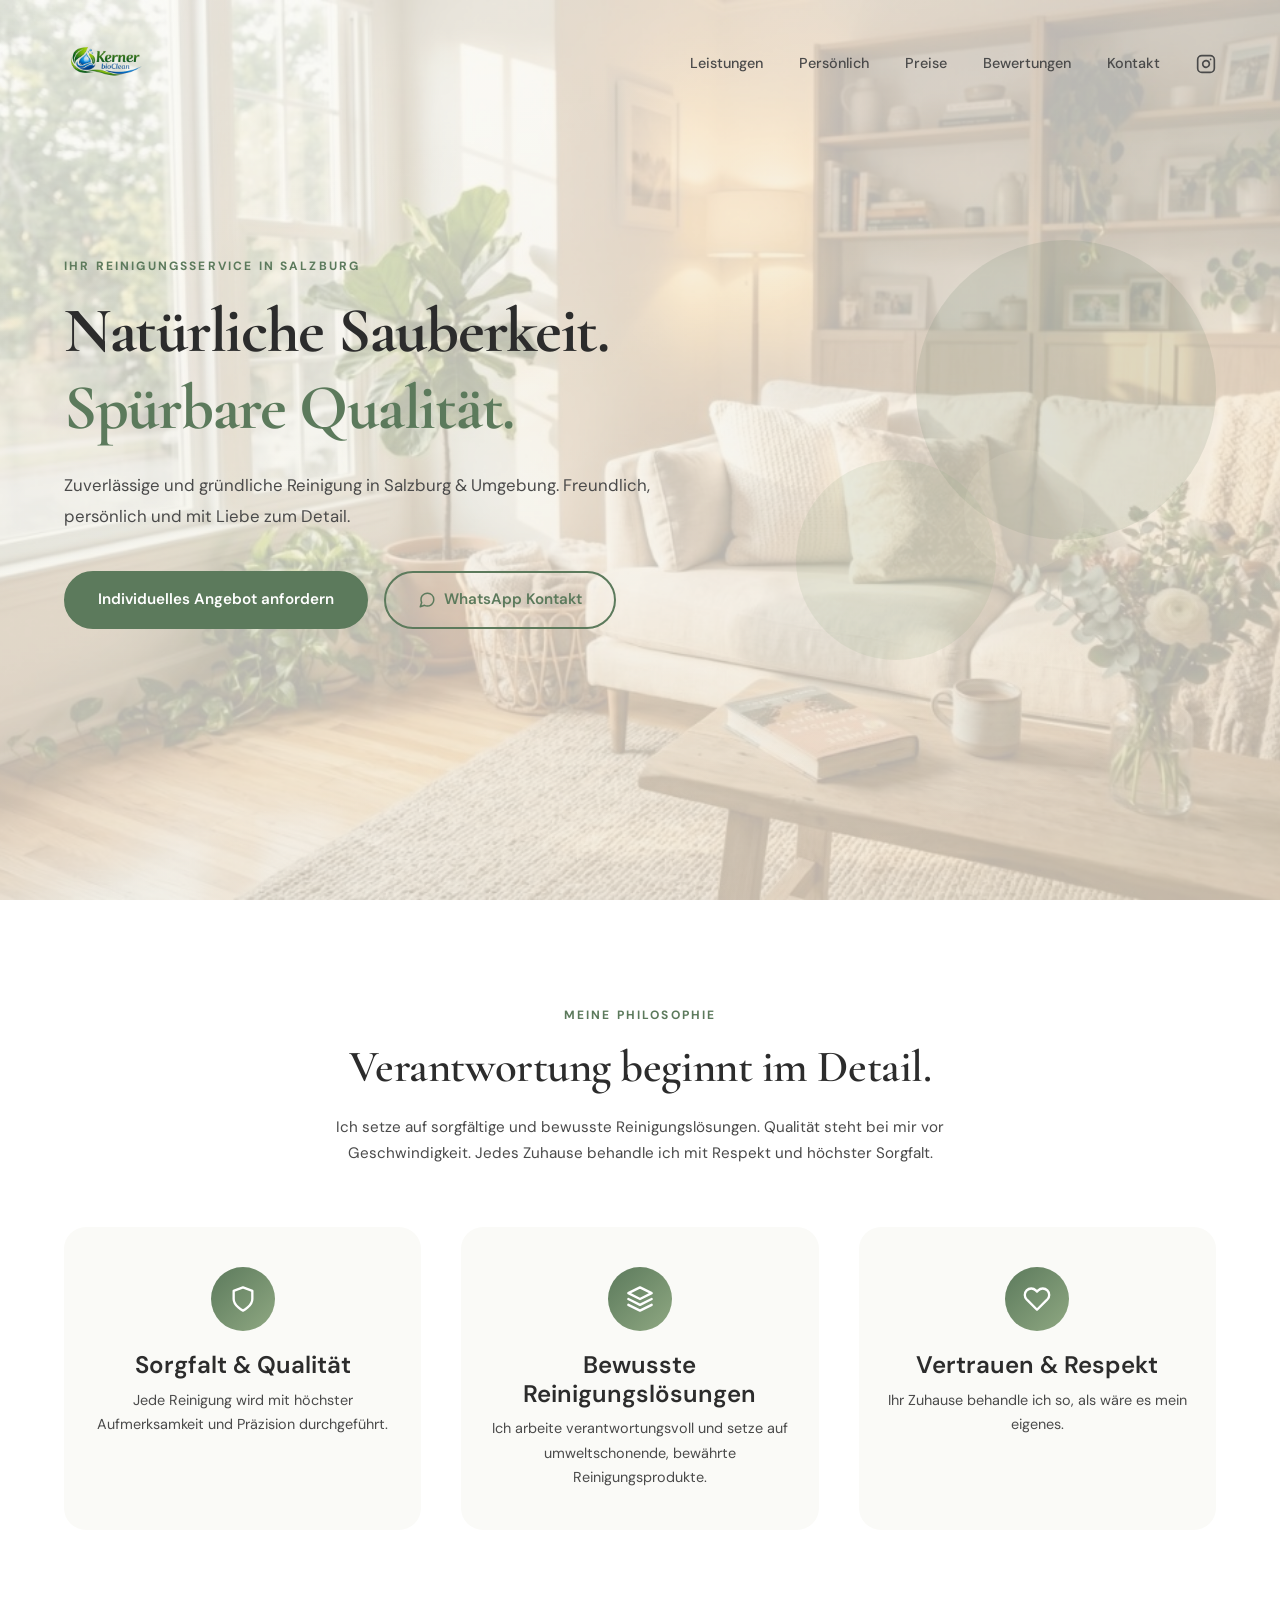
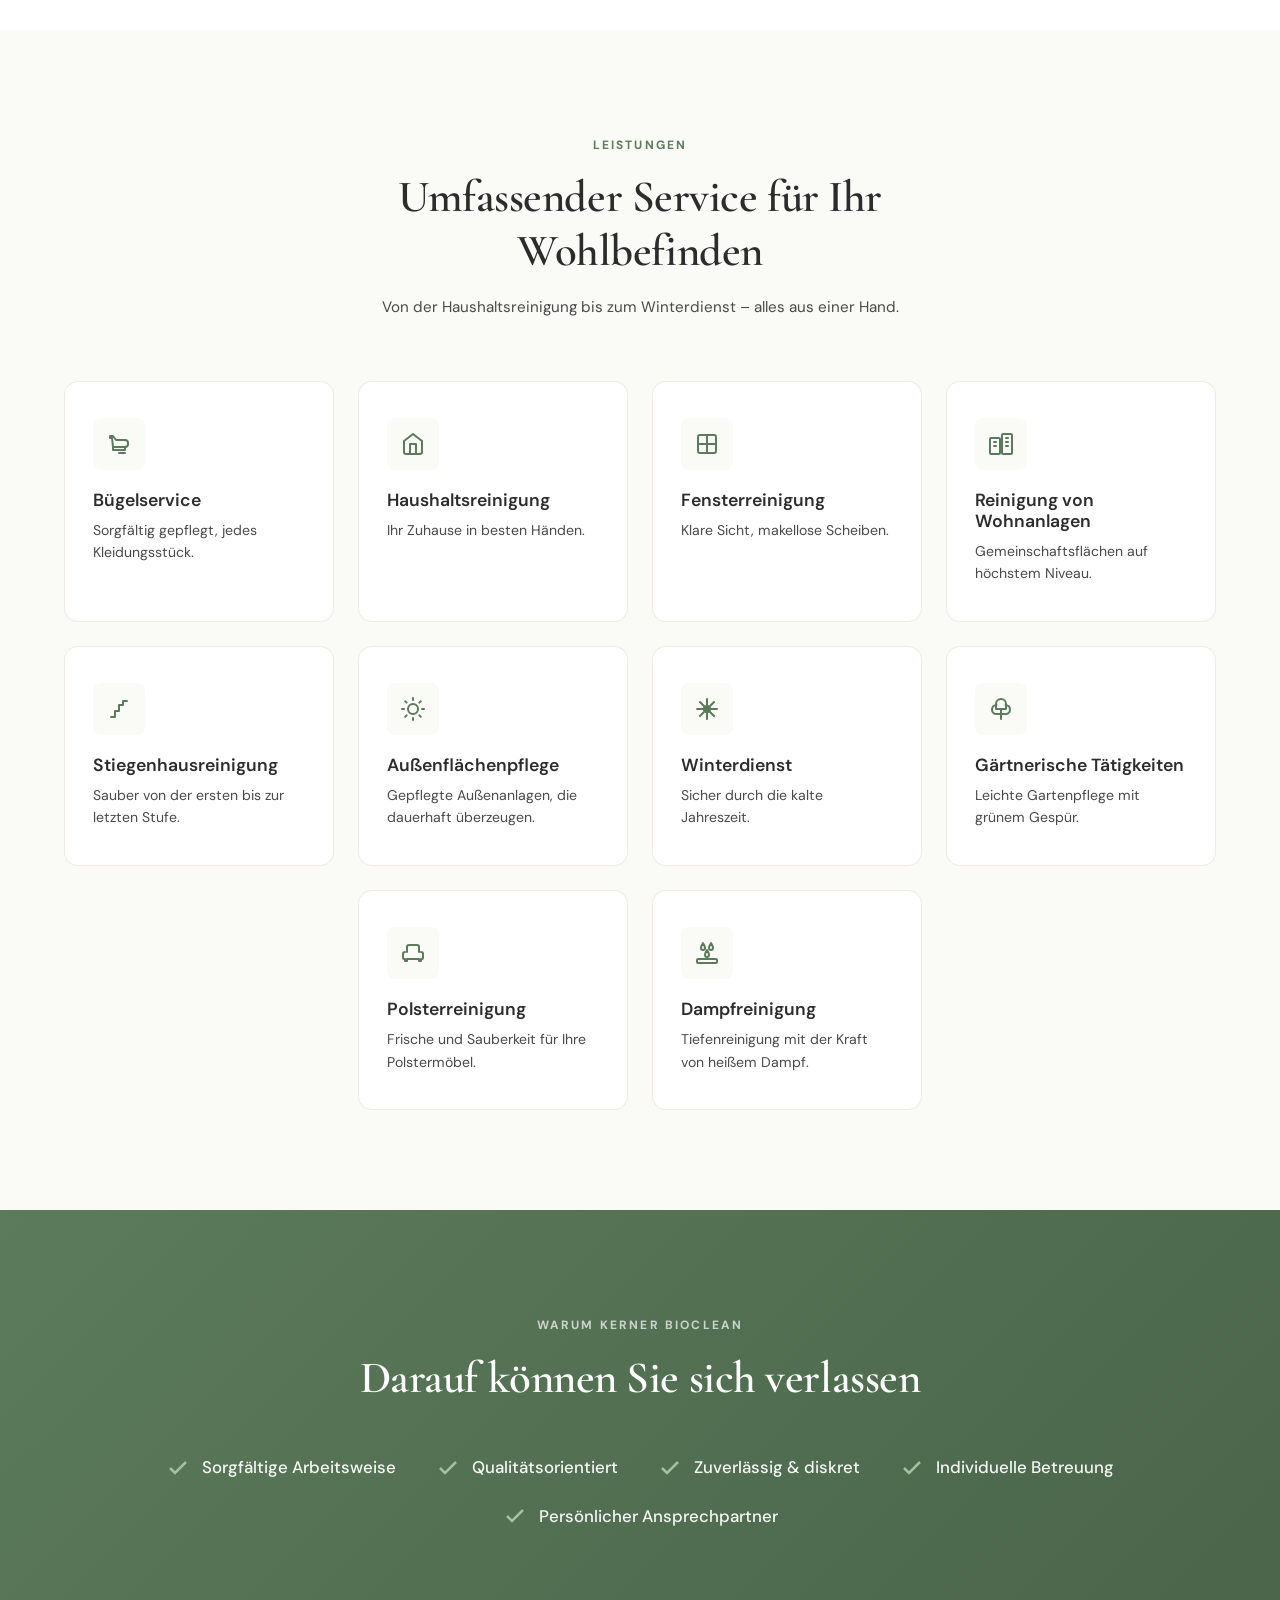
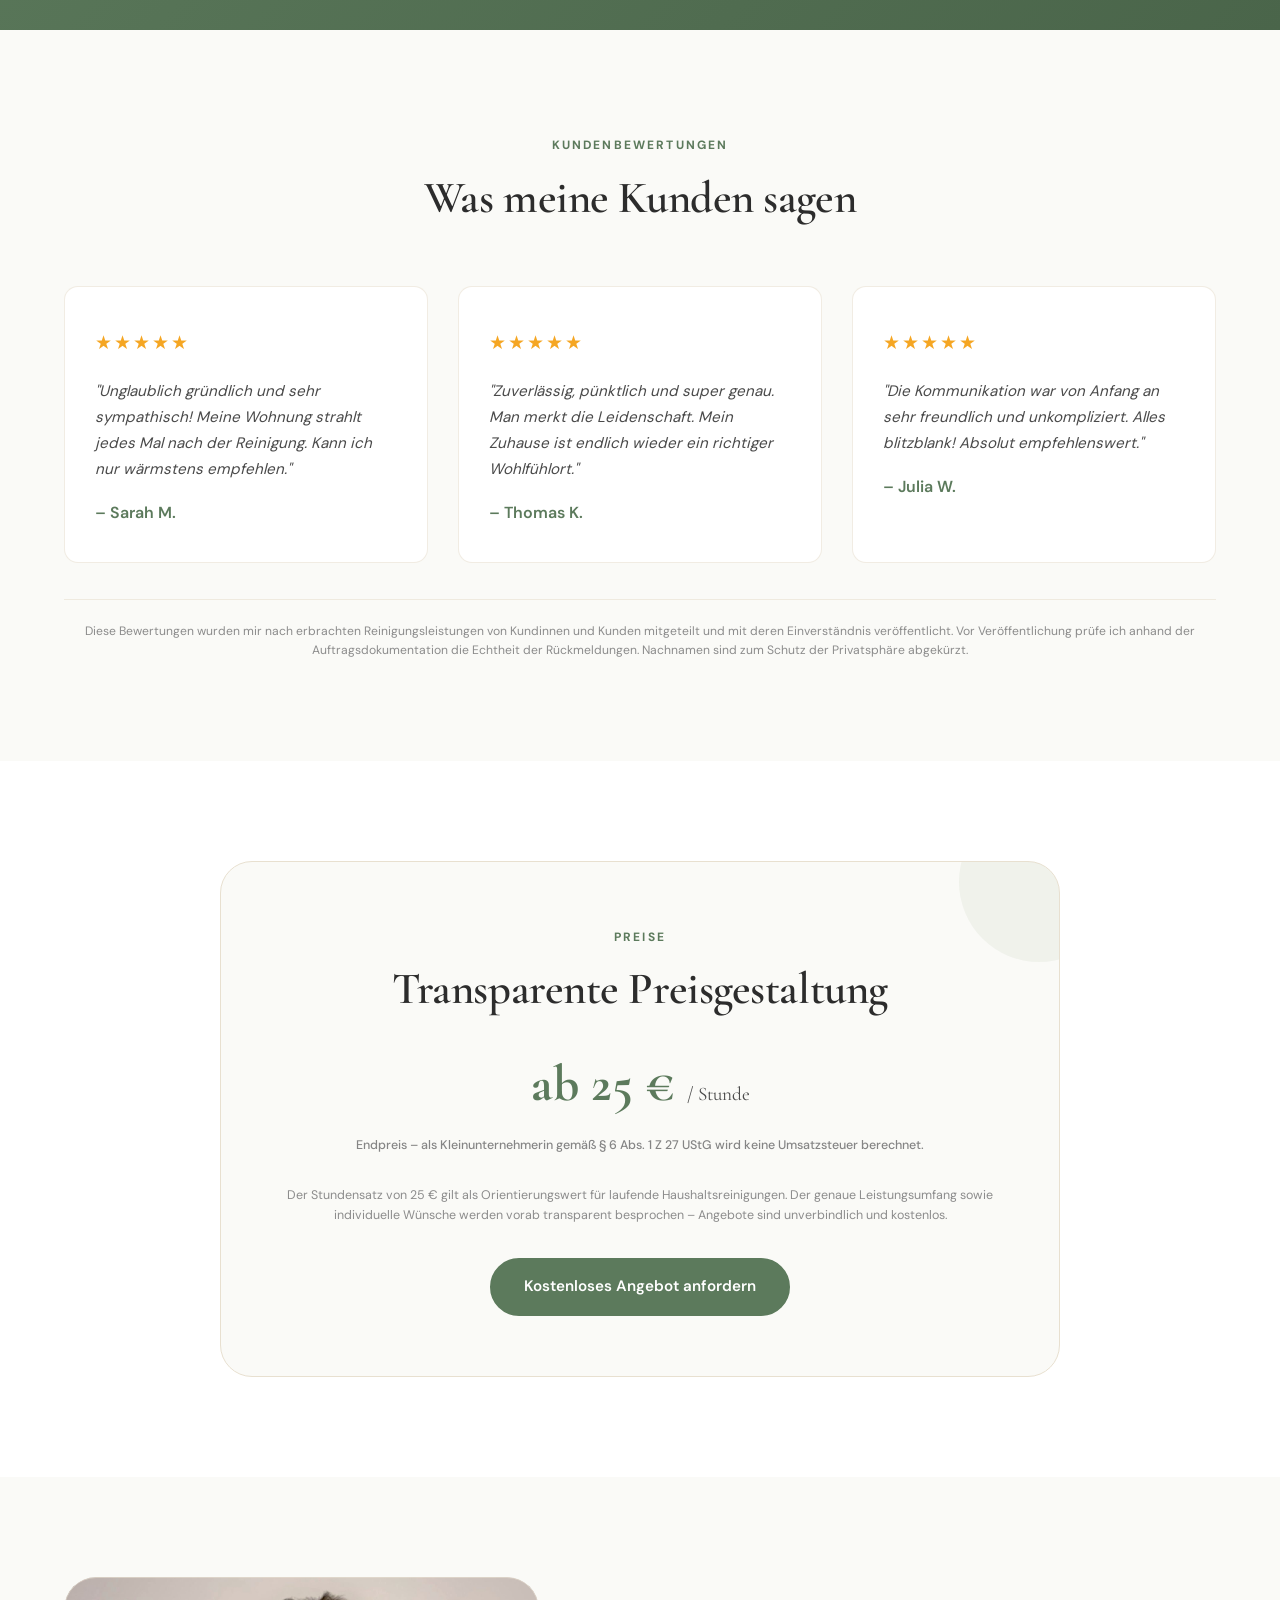
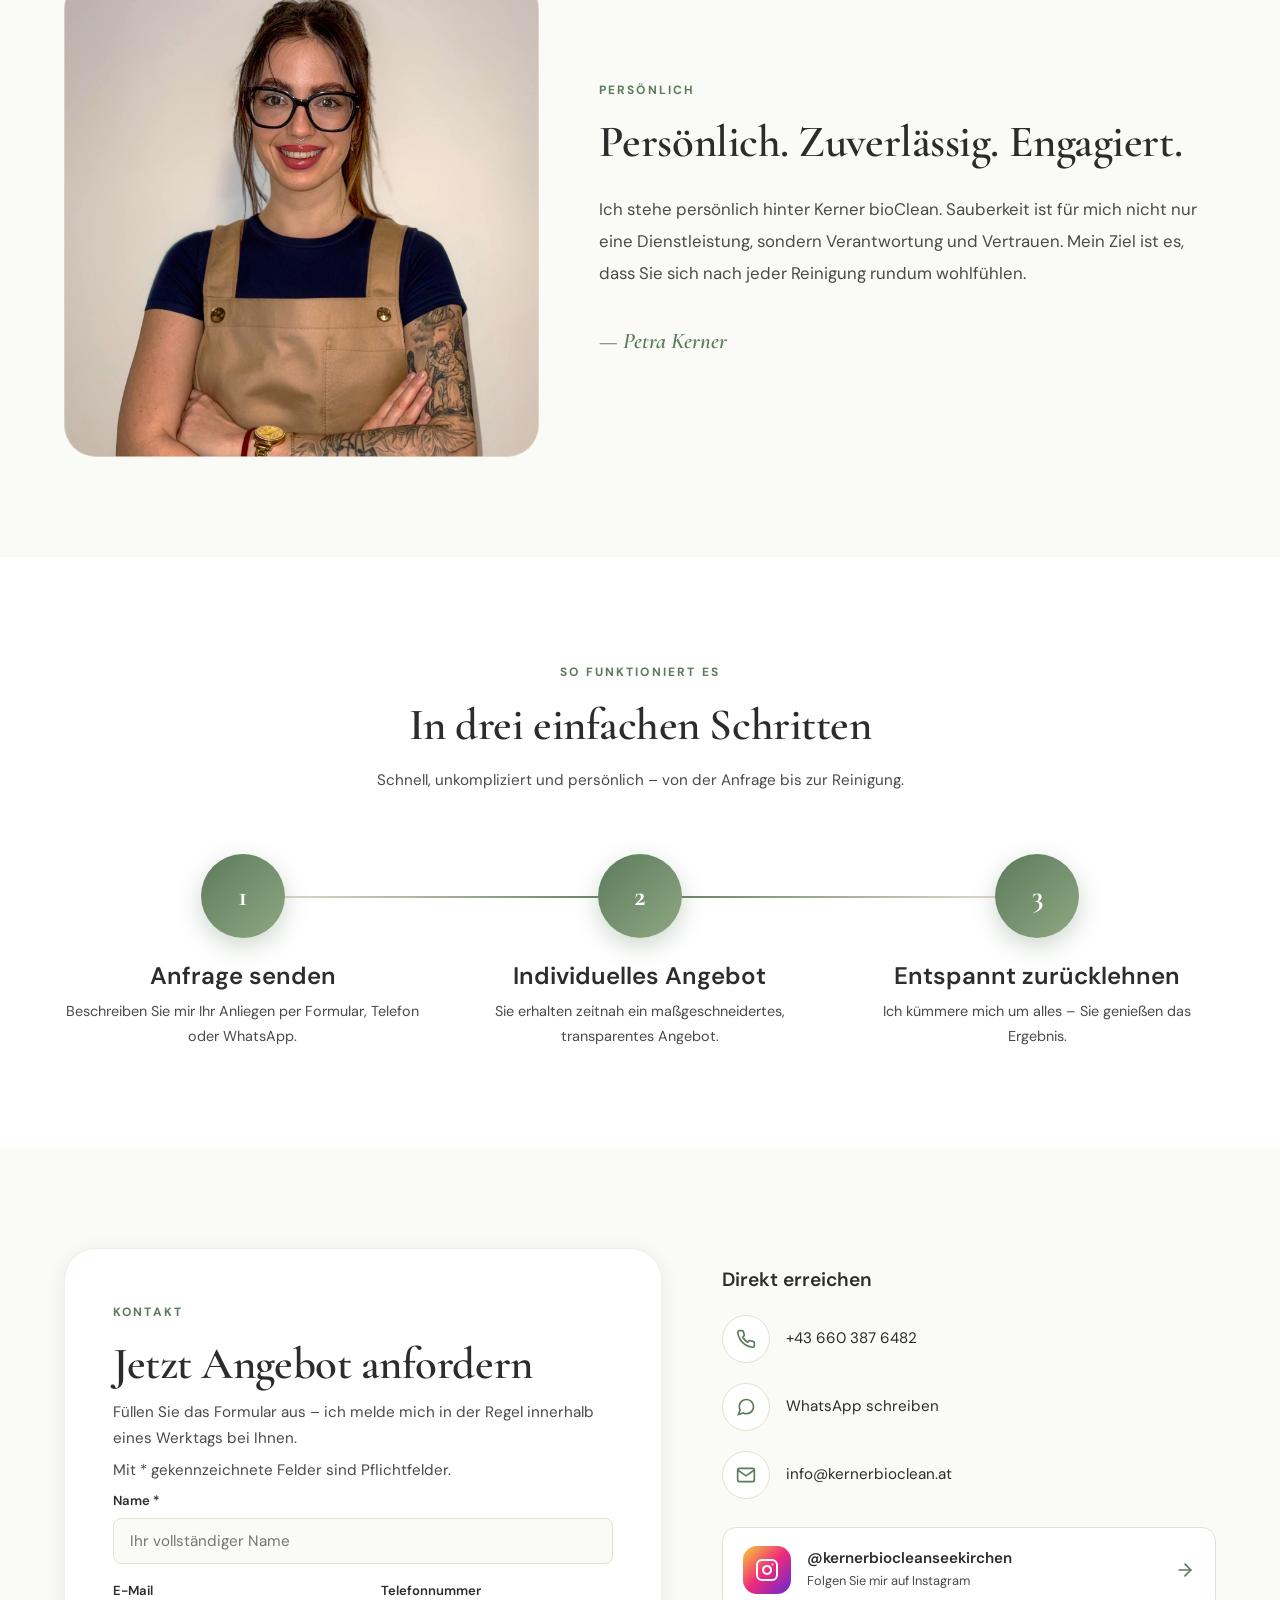
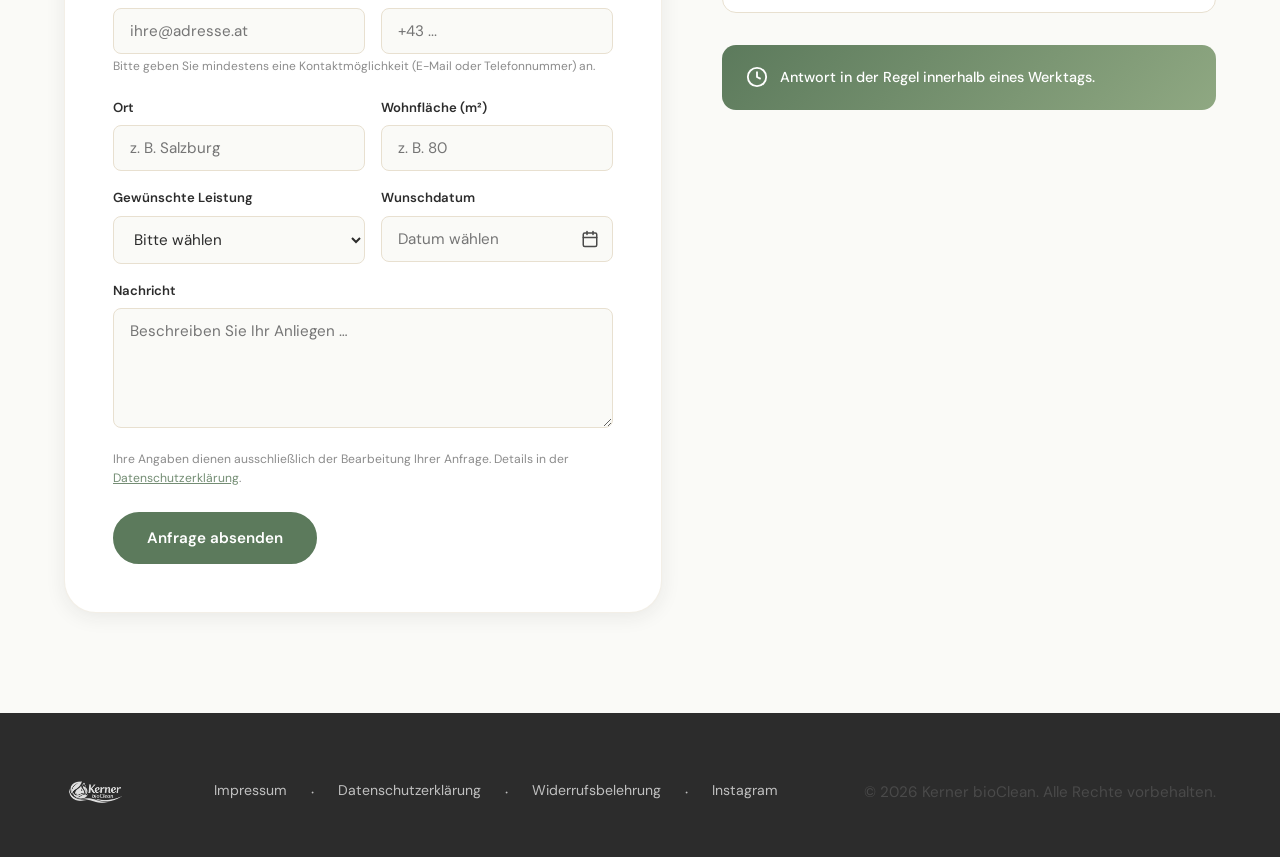
==== commit 4321f824: "Add files via upload" ====
--- a/index.html
+++ b/index.html
@@ -330,7 +330,7 @@
           </div>
         </div>
         <p class="reviews-note reveal">
-          Diese Bewertungen wurden mir von Kundinnen und Kunden nach erbrachten Reinigungsleistungen persönlich, telefonisch oder schriftlich mitgeteilt und mit deren Einverständnis veröffentlicht. Ich überprüfe vor der Veröffentlichung anhand meiner Auftragsdokumentation, dass die Bewertung von einer Person stammt, die meine Leistungen tatsächlich in Anspruch genommen hat. Die Nachnamen sind zum Schutz der Privatsphäre abgekürzt.
+          Diese Bewertungen wurden mir nach erbrachten Reinigungsleistungen von Kundinnen und Kunden mitgeteilt und mit deren Einverständnis veröffentlicht. Vor Veröffentlichung prüfe ich anhand der Auftragsdokumentation die Echtheit der Rückmeldungen. Nachnamen sind zum Schutz der Privatsphäre abgekürzt.
         </p>
       </div>
     </section>
@@ -343,7 +343,7 @@
           <h2>Transparente Preisgestaltung</h2>
           <div class="pricing-amount">ab 25 € <span>/ Stunde</span></div>
           <p class="pricing-note">Endpreis – als Kleinunternehmerin gemäß § 6 Abs. 1 Z 27 UStG wird keine Umsatzsteuer berechnet.</p>
-          <p class="pricing-desc">Der Stundensatz von 25 € gilt als Orientierungswert für laufende Haushaltsreinigungen. Der genaue Leistungsumfang sowie individuelle Anforderungen (z.&nbsp;B. für Fenster, Polster oder Außenflächen) werden vorab transparent besprochen. Das Angebot ist für Sie vollkommen kostenlos und unverbindlich.</p>
+          <p class="pricing-desc">Der Stundensatz von 25 € gilt als Orientierungswert für laufende Haushaltsreinigungen. Der genaue Leistungsumfang sowie individuelle Wünsche werden vorab transparent besprochen – Angebote sind unverbindlich und kostenlos.</p>
           <a href="#kontakt" class="btn btn-primary">Kostenloses Angebot anfordern</a>
         </div>
       </div>
@@ -472,7 +472,7 @@
               </div>
               <div class="form-consent">
                 <p class="form-privacy-note">
-                  Ihre Angaben verwende ich ausschließlich zur Bearbeitung Ihrer Anfrage und zur Erstellung eines maßgeschneiderten Angebots. Weitere Informationen finden Sie in meiner <a href="datenschutz/" target="_blank" rel="noopener">Datenschutzerklärung</a>.
+                  Ihre Angaben dienen ausschließlich der Bearbeitung Ihrer Anfrage. Details in der <a href="datenschutz/" target="_blank" rel="noopener">Datenschutzerklärung</a>.
                 </p>
               </div>
               <div class="form-submit">
--- a/style.css
+++ b/style.css
@@ -993,7 +993,7 @@
 }
 
 .pricing-card {
-    max-width: 700px;
+    max-width: 840px;
     margin: 0 auto;
     text-align: center;
     background: var(--bg);
@@ -2118,21 +2118,24 @@
 /* --- Accessibility & Form Helper Styles (Audit 2026) --- */
 .skip-link {
     position: absolute;
-    left: -9999px;
-    top: 0;
+    top: -100px;
+    left: 16px;
     z-index: 10000;
     background: var(--primary);
     color: var(--white);
-    padding: 12px 20px;
-    border-radius: 0 0 var(--radius-sm) 0;
+    padding: 10px 20px;
+    border-radius: 0 0 var(--radius-sm) var(--radius-sm);
     font-weight: 600;
     font-size: 0.9rem;
     text-decoration: none;
-    transition: left var(--transition);
+    box-shadow: var(--shadow-md);
+    transition: top 0.2s ease;
 }
 
 .skip-link:focus {
-    left: 0;
+    top: 0;
+    outline: 2px solid var(--white);
+    outline-offset: -4px;
 }
 
 a:focus-visible,
@@ -2150,61 +2153,74 @@
     outline-color: var(--white);
 }
 
+.contact-form-wrapper > p {
+    max-width: 100%;
+    font-size: 0.95rem;
+    color: var(--dark-soft);
+    margin-bottom: 6px;
+}
+
 .form-legend {
-    font-size: 0.82rem;
-    color: var(--dark-soft);
-    margin-bottom: 16px;
+    font-size: 0.75rem;
+    color: #8c8c8c;
+    max-width: 100%;
+    margin-bottom: 20px;
 }
 
 .form-hint-group {
-    margin-top: -10px;
+    margin-top: -12px;
     margin-bottom: 6px;
 }
 
 .form-hint {
-    font-size: 0.8rem;
-    color: var(--dark-soft);
+    font-size: 0.75rem;
+    color: #8c8c8c;
+    max-width: 100%;
     margin: 0;
-    font-style: italic;
+    font-style: normal;
+    line-height: 1.4;
 }
 
 .form-privacy-note {
-    font-size: 0.85rem;
+    font-size: 0.76rem;
     line-height: 1.55;
-    color: var(--dark-soft);
+    color: #8c8c8c;
+    max-width: 100%;
     margin: 0;
 }
 
 .form-privacy-note a {
     color: var(--primary);
     text-decoration: underline;
-    text-underline-offset: 2px;
+    opacity: 0.85;
 }
 
 .reviews-note {
-    font-size: 0.82rem;
-    line-height: 1.65;
-    color: var(--dark-soft);
+    font-size: 0.76rem;
+    line-height: 1.6;
+    color: #8c8c8c;
     text-align: center;
-    max-width: 800px;
+    max-width: 100%;
+    width: 100%;
     margin: 36px auto 0;
-    padding-top: 20px;
-    border-top: 1px solid var(--sand);
+    padding-top: 22px;
+    border-top: 1px solid rgba(232, 224, 208, 0.6);
 }
 
 .pricing-note {
-    font-size: 0.92rem;
-    font-weight: 600;
-    color: var(--primary-dark);
-    margin-top: -10px;
-    margin-bottom: 12px;
+    font-size: 0.78rem;
+    font-weight: 500;
+    color: #858585;
+    max-width: 100%;
+    margin: 2px auto 8px;
+    line-height: 1.5;
 }
 
 .pricing-desc {
-    font-size: 0.95rem;
-    line-height: 1.65;
-    color: var(--dark-soft);
-    max-width: 620px;
+    font-size: 0.78rem;
+    line-height: 1.6;
+    color: #8c8c8c;
+    max-width: 100%;
     margin: 0 auto 28px;
 }
 
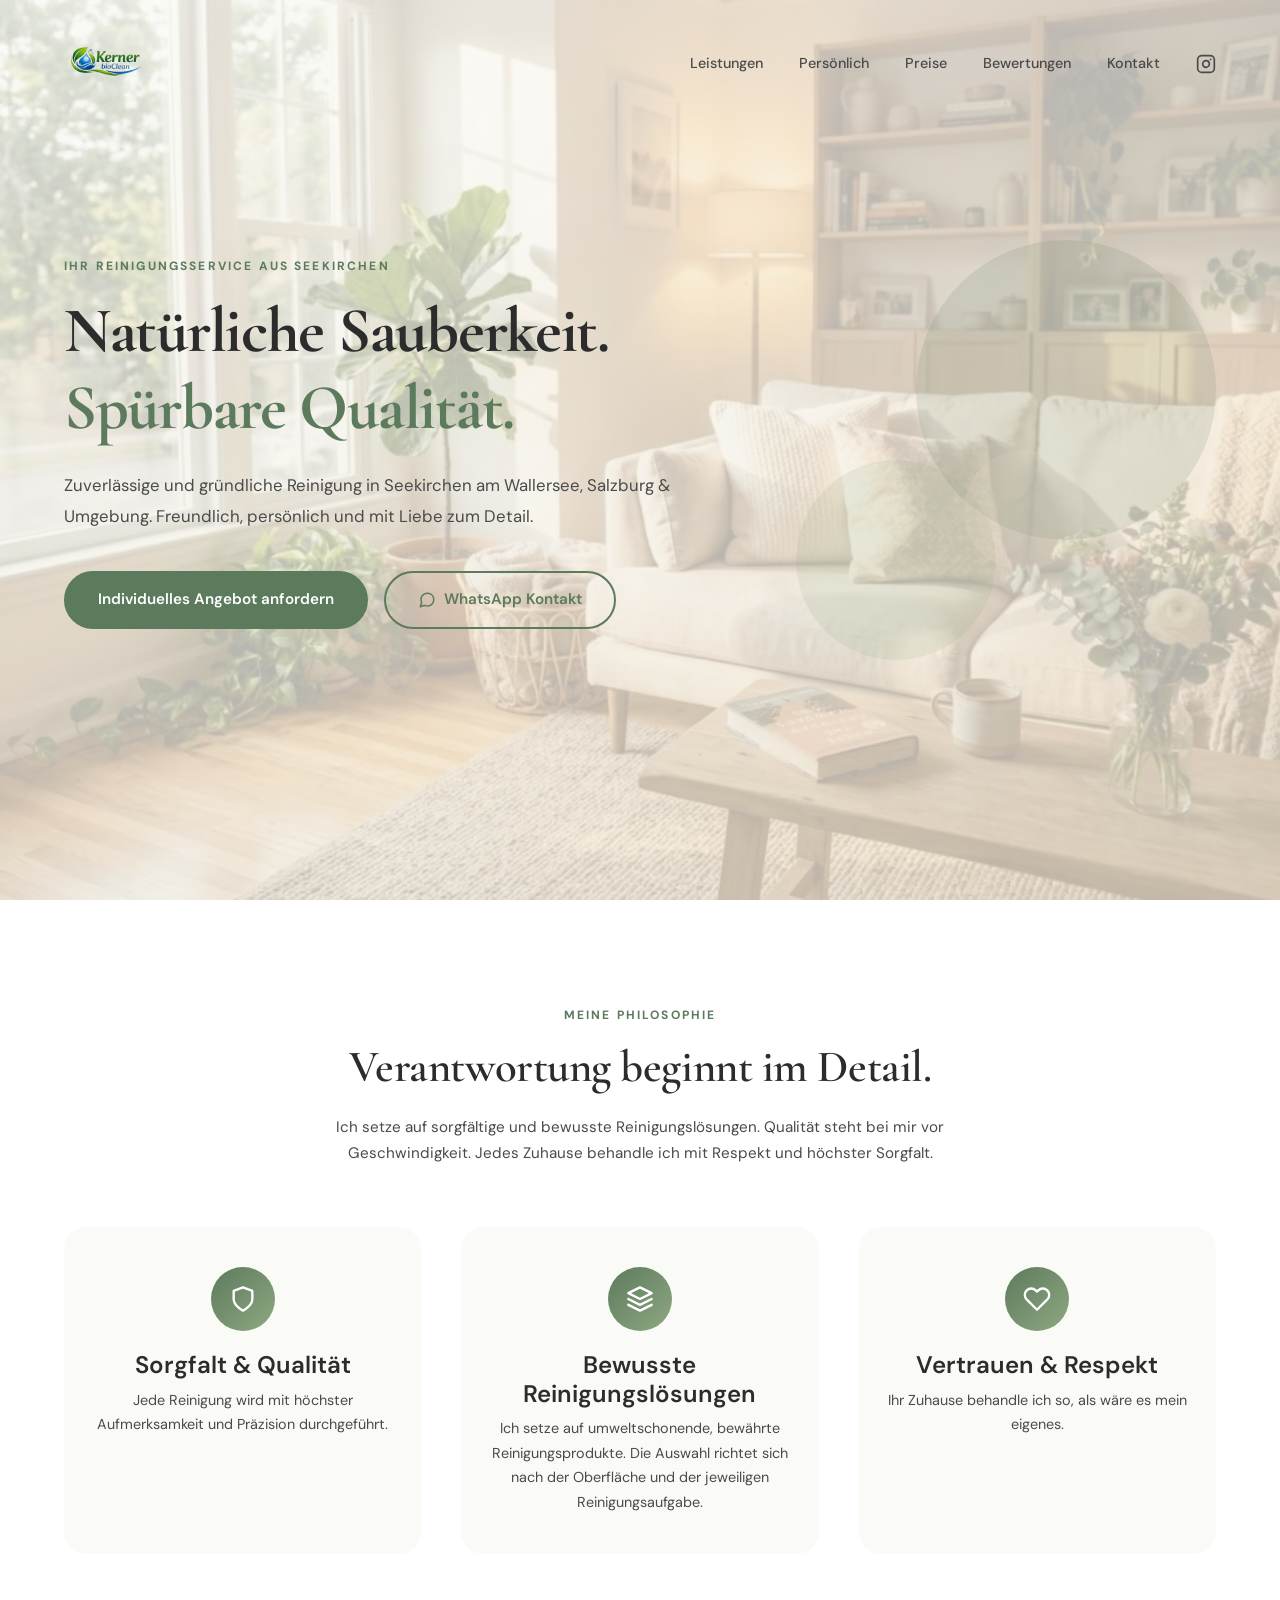
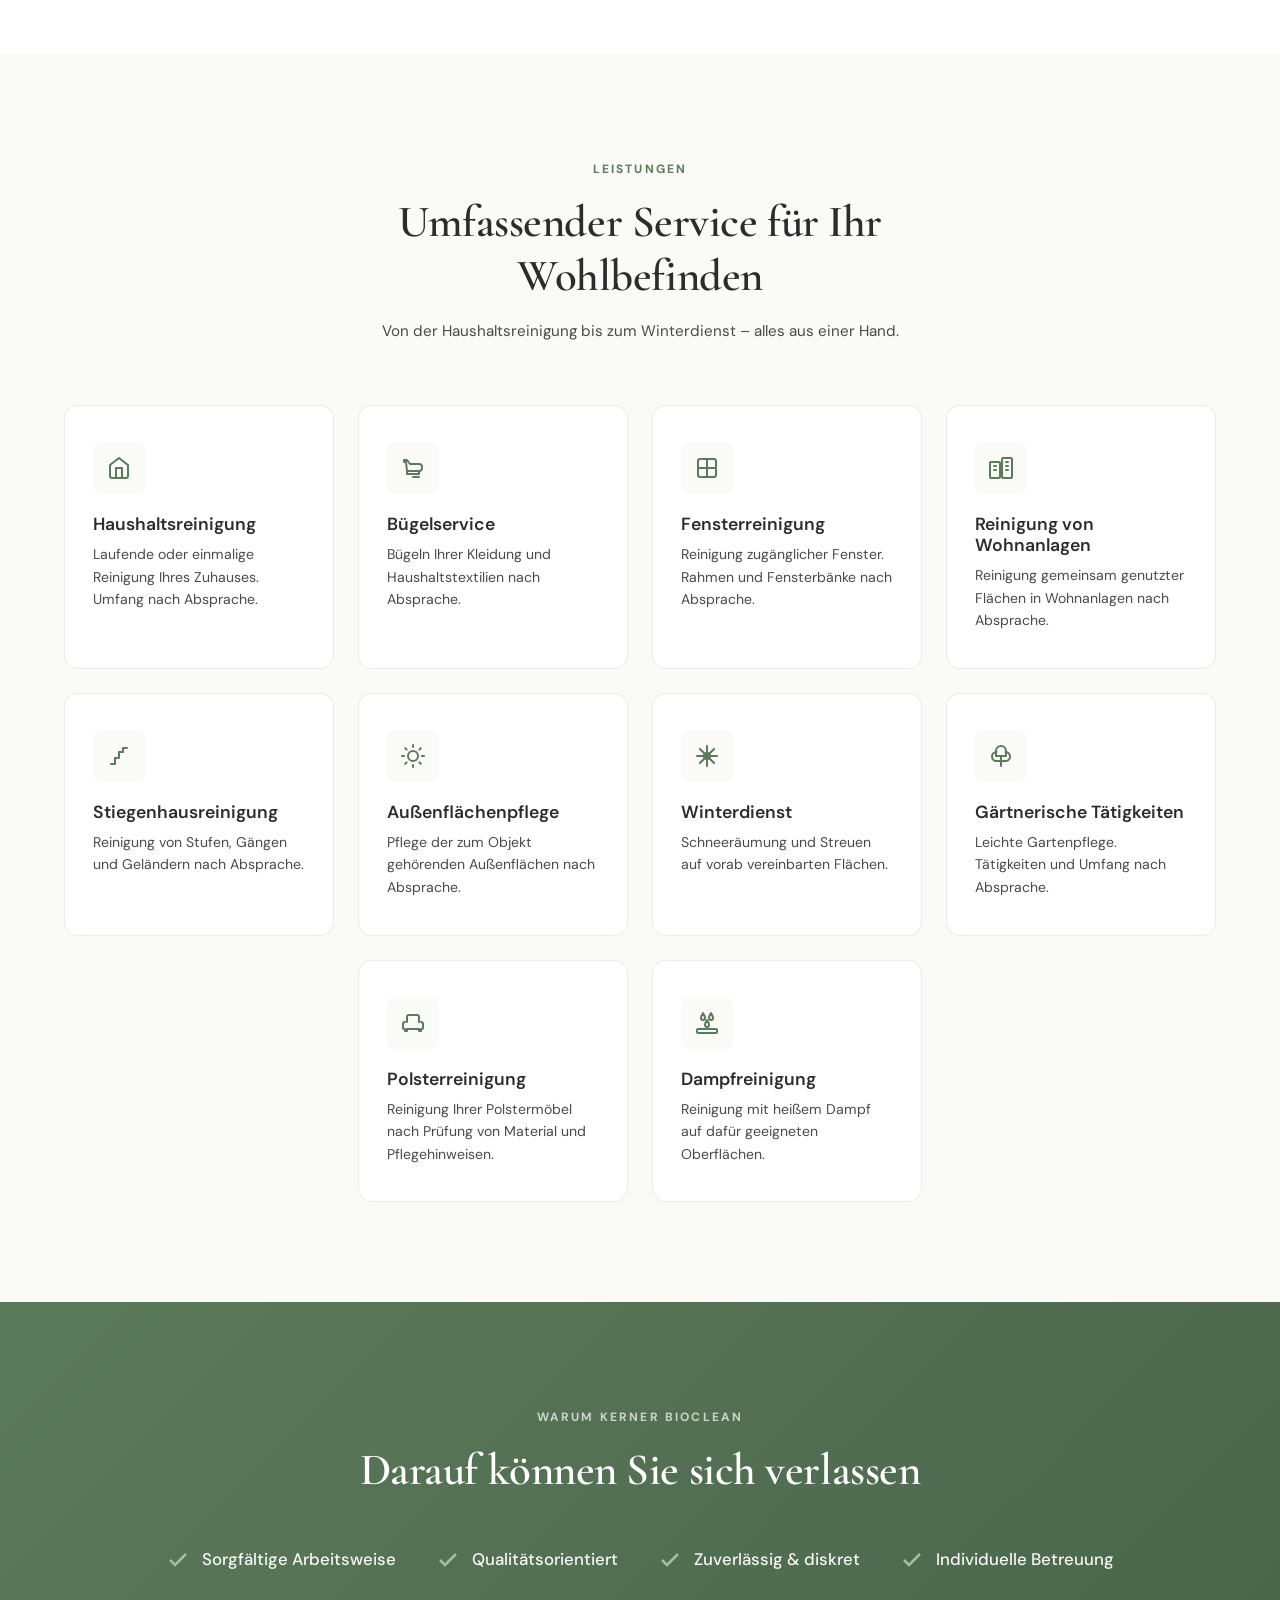
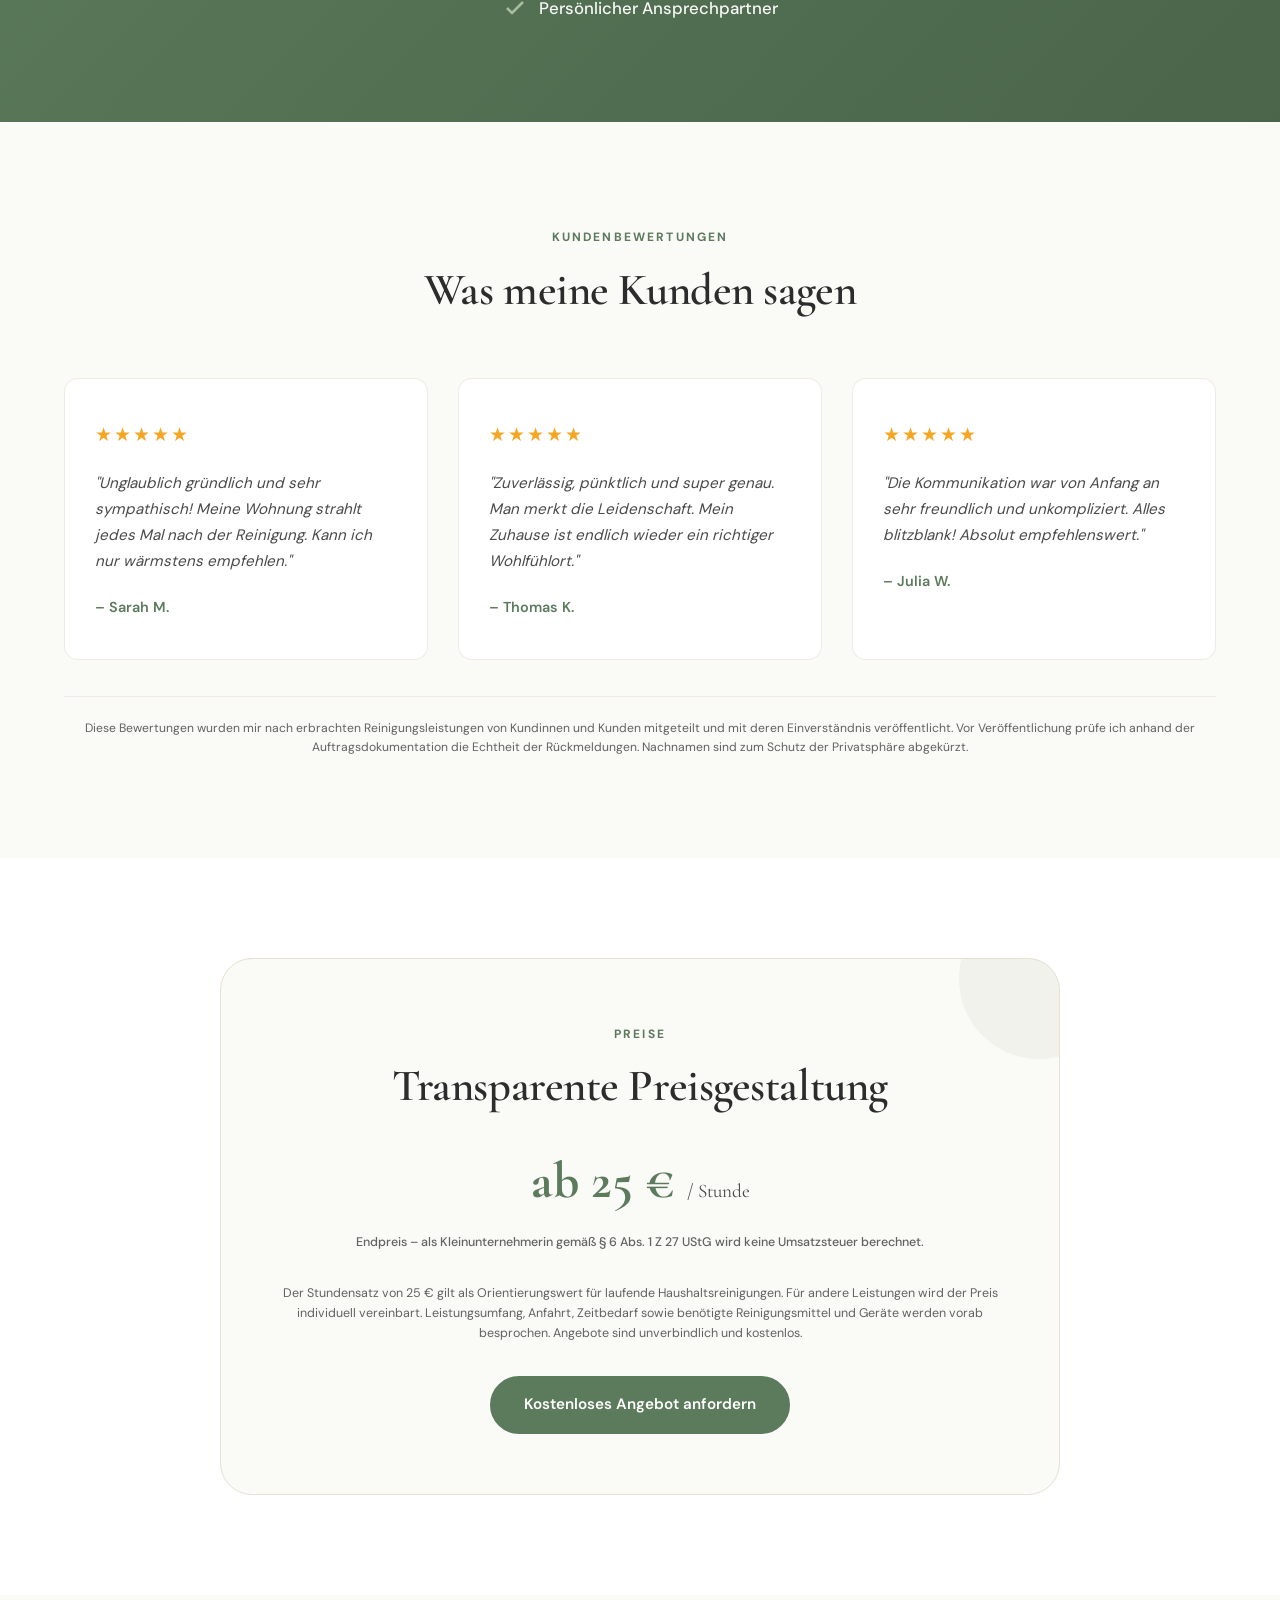
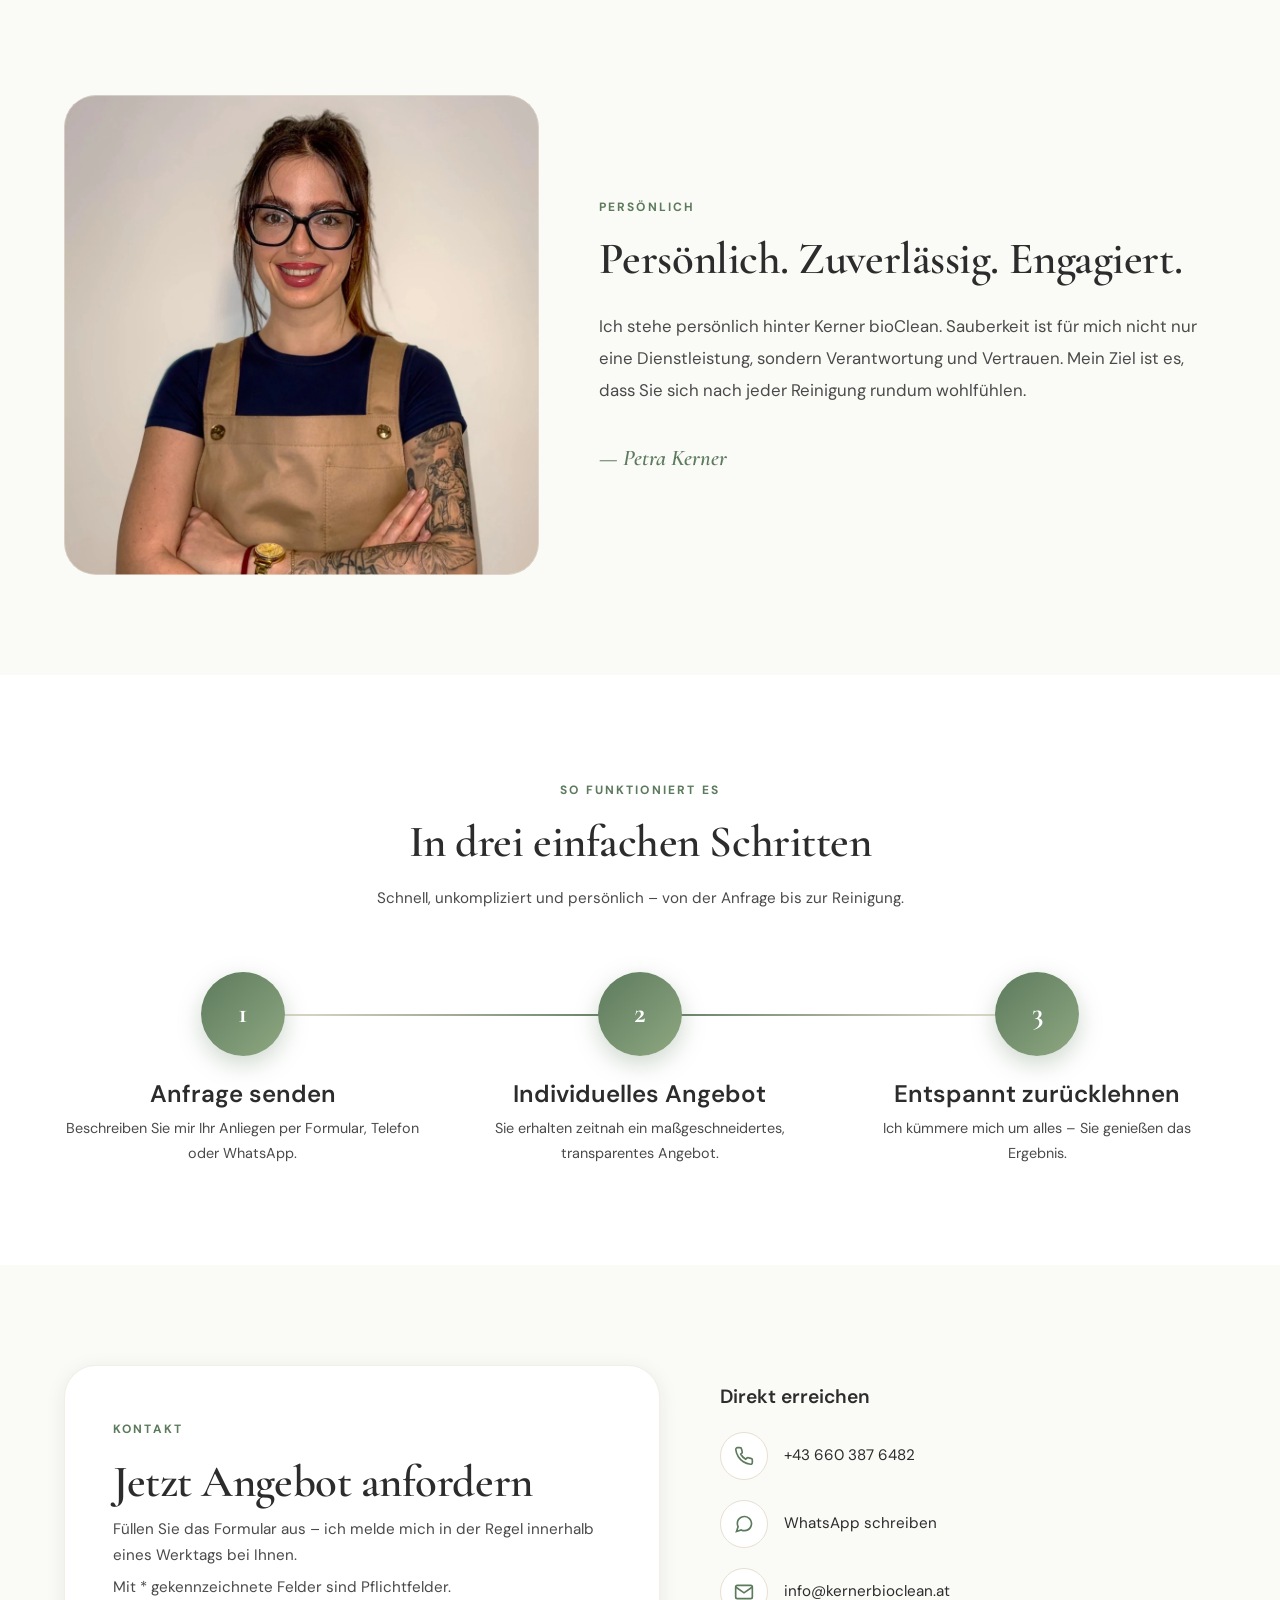
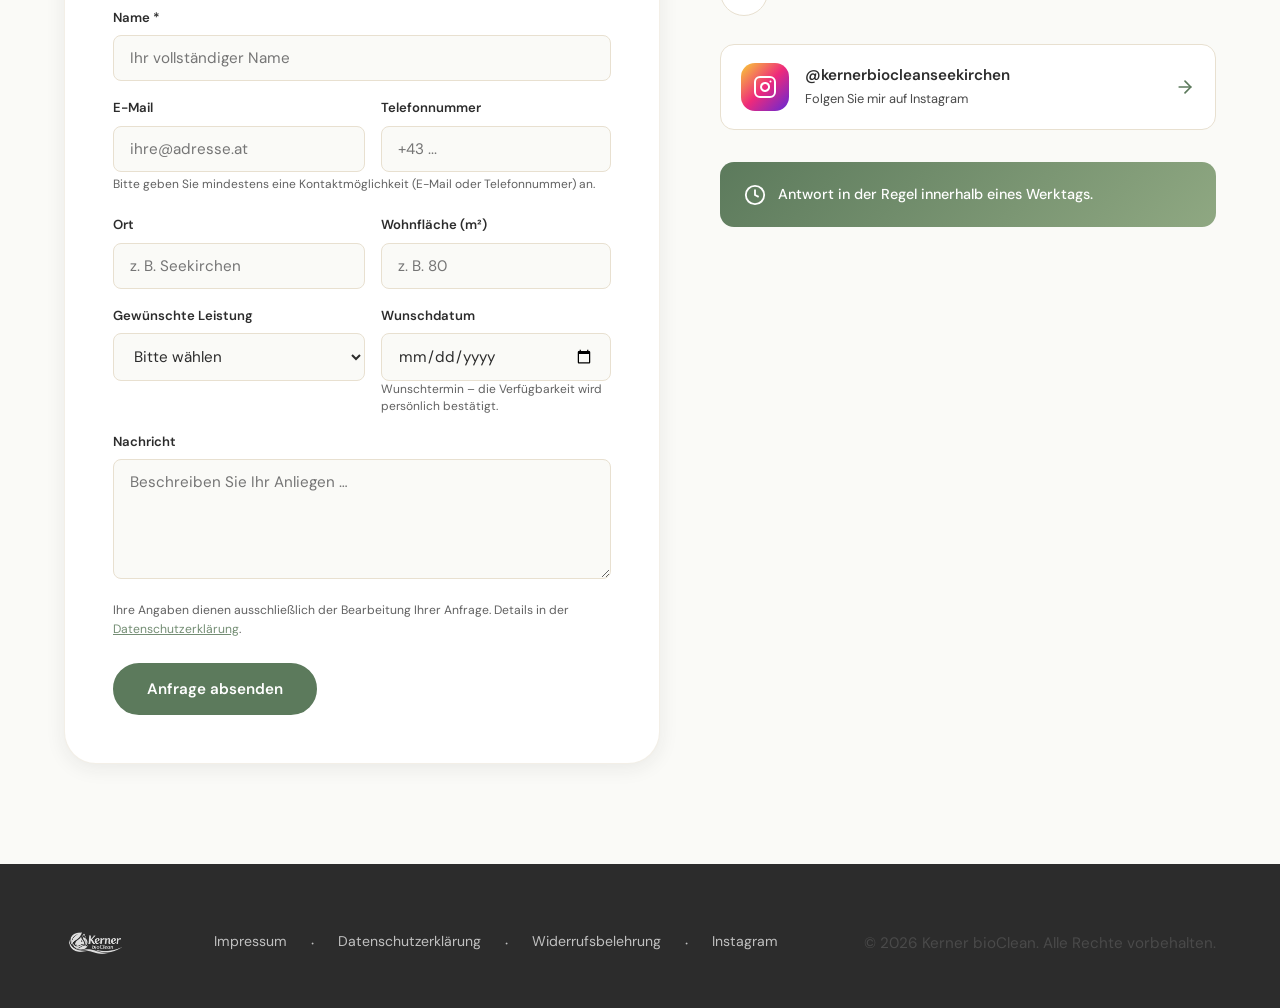
==== commit ec6a502b: "Optimize SEO, loading and contact flow while preserving the existing design" ====
--- a/index.html
+++ b/index.html
@@ -1,570 +1,604 @@
-<!DOCTYPE html>
-<html lang="de">
-
-<head>
-  <meta charset="UTF-8">
-  <meta name="viewport" content="width=device-width, initial-scale=1.0">
-  <title>Kerner BioClean | Zuverlässige Reinigung in Salzburg</title>
-  <link rel="icon" type="image/png" href="Logo-ohneText.png" sizes="192x192">
-  <link rel="apple-touch-icon" href="Logo-ohneText.png">
-  <meta name="description"
-    content="Zuverlässige und gründliche Reinigung in Salzburg & Umgebung. Kerner bioClean – freundlich, persönlich und mit Liebe zum Detail.">
-  <meta name="referrer" content="strict-origin-when-cross-origin">
-  <link rel="stylesheet" href="style.css">
-</head>
-
-<body>
-  <a href="#hauptinhalt" class="skip-link">Zum Hauptinhalt springen</a>
-
-  <!-- ======================== NAVIGATION ======================== -->
-  <nav class="navbar" id="navbar">
-    <div class="container">
-      <a href="#" class="logo"><img src="Logo.png" alt="Kerner bioClean" class="logo-img"></a>
-      <ul class="nav-links" id="navLinks">
-        <li><a href="#leistungen">Leistungen</a></li>
-        <li><a href="#persoenlich">Persönlich</a></li>
-        <li><a href="#preise">Preise</a></li>
-        <li><a href="#bewertungen">Bewertungen</a></li>
-        <li><a href="#kontakt">Kontakt</a></li>
-        <li><a href="https://www.instagram.com/kernerbiocleanseekirchen/" target="_blank" rel="noopener"
-            aria-label="Instagram">
-            <svg width="20" height="20" viewBox="0 0 24 24" fill="none" stroke="currentColor" stroke-width="2"
-              stroke-linecap="round" stroke-linejoin="round">
-              <rect x="2" y="2" width="20" height="20" rx="5" ry="5" />
-              <path d="M16 11.37A4 4 0 1 1 12.63 8 4 4 0 0 1 16 11.37z" />
-              <line x1="17.5" y1="6.5" x2="17.51" y2="6.5" />
-            </svg>
-          </a></li>
-      </ul>
-      <button class="menu-toggle" id="menuToggle" aria-label="Menü öffnen" aria-expanded="false" aria-controls="navLinks">
-        <span></span><span></span><span></span>
-      </button>
-    </div>
-  </nav>
-
-  <main id="hauptinhalt">
-    <!-- ======================== HERO ======================== -->
-    <section class="hero" id="hero">
-      <div class="container">
-        <div class="hero-content reveal">
-          <span class="section-label">Ihr Reinigungsservice in Salzburg</span>
-          <h1>Natürliche Sauberkeit.<br><em>Spürbare Qualität.</em></h1>
-          <p>Zuverlässige und gründliche Reinigung in Salzburg &amp; Umgebung. Freundlich, persönlich und mit Liebe zum Detail.</p>
-          <div class="hero-buttons">
-            <a href="#kontakt" class="btn btn-primary">Individuelles Angebot anfordern</a>
-            <a href="https://wa.me/436603876482" target="_blank" rel="noopener" class="btn btn-outline">
-              <svg width="18" height="18" viewBox="0 0 24 24" fill="none" stroke="currentColor" stroke-width="2"
-                stroke-linecap="round" stroke-linejoin="round">
-                <path
-                  d="M21 11.5a8.38 8.38 0 0 1-.9 3.8 8.5 8.5 0 0 1-7.6 4.7 8.38 8.38 0 0 1-3.8-.9L3 21l1.9-5.7a8.38 8.38 0 0 1-.9-3.8 8.5 8.5 0 0 1 4.7-7.6 8.38 8.38 0 0 1 3.8-.9h.5a8.48 8.48 0 0 1 8 8v.5z" />
-              </svg>
-              WhatsApp Kontakt
-            </a>
-          </div>
-        </div>
-      </div>
-      <div class="hero-decoration" aria-hidden="true">
-        <div class="hero-circle"></div>
-        <div class="hero-circle"></div>
-        <div class="hero-circle"></div>
-      </div>
-    </section>
-
-    <!-- ======================== PHILOSOPHIE ======================== -->
-    <section id="philosophie">
-      <div class="container">
-        <div class="philosophy-content reveal">
-          <span class="section-label">Meine Philosophie</span>
-          <h2>Verantwortung beginnt im Detail.</h2>
-          <p>Ich setze auf sorgfältige und bewusste Reinigungslösungen. Qualität steht bei mir vor Geschwindigkeit. Jedes
-            Zuhause behandle ich mit Respekt und höchster Sorgfalt.</p>
-        </div>
-        <div class="philosophy-features stagger">
-          <!-- Feature 1 -->
-          <div class="philosophy-feature reveal">
-            <div class="icon-wrapper">
-              <svg viewBox="0 0 24 24">
-                <path d="M12 22s8-4 8-10V5l-8-3-8 3v7c0 6 8 10 8 10z" />
-              </svg>
-            </div>
-            <h3>Sorgfalt &amp; Qualität</h3>
-            <p>Jede Reinigung wird mit höchster Aufmerksamkeit und Präzision durchgeführt.</p>
-          </div>
-          <!-- Feature 2 -->
-          <div class="philosophy-feature reveal">
-            <div class="icon-wrapper">
-              <svg viewBox="0 0 24 24">
-                <path d="M12 2L2 7l10 5 10-5-10-5z" />
-                <path d="M2 17l10 5 10-5" />
-                <path d="M2 12l10 5 10-5" />
-              </svg>
-            </div>
-            <h3>Bewusste Reinigungslösungen</h3>
-            <p>Ich arbeite verantwortungsvoll und setze auf umweltschonende, bewährte Reinigungsprodukte.</p>
-          </div>
-          <!-- Feature 3 -->
-          <div class="philosophy-feature reveal">
-            <div class="icon-wrapper">
-              <svg viewBox="0 0 24 24">
-                <path
-                  d="M20.84 4.61a5.5 5.5 0 0 0-7.78 0L12 5.67l-1.06-1.06a5.5 5.5 0 0 0-7.78 7.78l1.06 1.06L12 21.23l7.78-7.78 1.06-1.06a5.5 5.5 0 0 0 0-7.78z" />
-              </svg>
-            </div>
-            <h3>Vertrauen &amp; Respekt</h3>
-            <p>Ihr Zuhause behandle ich so, als wäre es mein eigenes.</p>
-          </div>
-        </div>
-      </div>
-    </section>
-
-    <!-- ======================== LEISTUNGEN ======================== -->
-    <section id="leistungen">
-      <div class="container">
-        <div class="services-header reveal">
-          <span class="section-label">Leistungen</span>
-          <h2>Umfassender Service für Ihr Wohlbefinden</h2>
-          <p>Von der Haushaltsreinigung bis zum Winterdienst – alles aus einer Hand.</p>
-        </div>
-        <div class="services-grid stagger">
-          <!-- 1. Bügelservice -->
-          <div class="service-card reveal">
-            <div class="icon-wrapper">
-              <svg viewBox="0 0 24 24">
-                <path d="M6 15h12a3 3 0 0 0 3-3v-1a3 3 0 0 0-3-3H9L6 4H3v2h2l1 9Z" />
-                <path d="M6 15v3h12v-3" />
-                <path d="M12 21h6" />
-              </svg>
-            </div>
-            <h3>Bügelservice</h3>
-            <p>Sorgfältig gepflegt, jedes Kleidungsstück.</p>
-          </div>
-          <!-- 2. Haushaltsreinigung -->
-          <div class="service-card reveal">
-            <div class="icon-wrapper">
-              <svg viewBox="0 0 24 24">
-                <path d="M3 9l9-7 9 7v11a2 2 0 0 1-2 2H5a2 2 0 0 1-2-2z" />
-                <polyline points="9 22 9 12 15 12 15 22" />
-              </svg>
-            </div>
-            <h3>Haushaltsreinigung</h3>
-            <p>Ihr Zuhause in besten Händen.</p>
-          </div>
-          <!-- 3. Fensterreinigung -->
-          <div class="service-card reveal">
-            <div class="icon-wrapper">
-              <svg viewBox="0 0 24 24">
-                <rect x="3" y="3" width="18" height="18" rx="2" ry="2" />
-                <line x1="12" y1="3" x2="12" y2="21" />
-                <line x1="3" y1="12" x2="21" y2="12" />
-              </svg>
-            </div>
-            <h3>Fensterreinigung</h3>
-            <p>Klare Sicht, makellose Scheiben.</p>
-          </div>
-          <!-- 4. Reinigung von Wohnanlagen -->
-          <div class="service-card reveal">
-            <div class="icon-wrapper">
-              <svg viewBox="0 0 24 24">
-                <rect x="1" y="6" width="10" height="16" rx="1" />
-                <rect x="13" y="2" width="10" height="20" rx="1" />
-                <line x1="5" y1="10" x2="7" y2="10" />
-                <line x1="5" y1="14" x2="7" y2="14" />
-                <line x1="17" y1="6" x2="19" y2="6" />
-                <line x1="17" y1="10" x2="19" y2="10" />
-                <line x1="17" y1="14" x2="19" y2="14" />
-              </svg>
-            </div>
-            <h3>Reinigung von Wohnanlagen</h3>
-            <p>Gemeinschaftsflächen auf höchstem Niveau.</p>
-          </div>
-          <!-- 5. Stiegenhausreinigung -->
-          <div class="service-card reveal">
-            <div class="icon-wrapper">
-              <svg viewBox="0 0 24 24">
-                <polyline points="4 20 8 20 8 14 12 14 12 8 16 8 16 4 20 4" />
-              </svg>
-            </div>
-            <h3>Stiegenhausreinigung</h3>
-            <p>Sauber von der ersten bis zur letzten Stufe.</p>
-          </div>
-          <!-- 6. Außenflächenpflege -->
-          <div class="service-card reveal">
-            <div class="icon-wrapper">
-              <svg viewBox="0 0 24 24">
-                <circle cx="12" cy="12" r="5" />
-                <line x1="12" y1="1" x2="12" y2="3" />
-                <line x1="12" y1="21" x2="12" y2="23" />
-                <line x1="4.22" y1="4.22" x2="5.64" y2="5.64" />
-                <line x1="18.36" y1="18.36" x2="19.78" y2="19.78" />
-                <line x1="1" y1="12" x2="3" y2="12" />
-                <line x1="21" y1="12" x2="23" y2="12" />
-                <line x1="4.22" y1="19.78" x2="5.64" y2="18.36" />
-                <line x1="18.36" y1="5.64" x2="19.78" y2="4.22" />
-              </svg>
-            </div>
-            <h3>Außenflächenpflege</h3>
-            <p>Gepflegte Außenanlagen, die dauerhaft überzeugen.</p>
-          </div>
-          <!-- 7. Winterdienst -->
-          <div class="service-card reveal">
-            <div class="icon-wrapper">
-              <svg viewBox="0 0 24 24">
-                <line x1="12" y1="2" x2="12" y2="22" />
-                <line x1="2" y1="12" x2="22" y2="12" />
-                <line x1="4.93" y1="4.93" x2="19.07" y2="19.07" />
-                <line x1="19.07" y1="4.93" x2="4.93" y2="19.07" />
-                <circle cx="12" cy="12" r="3" />
-              </svg>
-            </div>
-            <h3>Winterdienst</h3>
-            <p>Sicher durch die kalte Jahreszeit.</p>
-          </div>
-          <!-- 8. Gärtnerische Tätigkeiten -->
-          <div class="service-card reveal">
-            <div class="icon-wrapper">
-              <svg viewBox="0 0 24 24">
-                <path d="M12 22V12" />
-                <path d="M7.5 8C5 8 3 10 3 12.5S5 17 7.5 17H12" />
-                <path d="M16.5 8C19 8 21 10 21 12.5S19 17 16.5 17H12" />
-                <path d="M12 2a5 5 0 0 0-5 5v5h10V7a5 5 0 0 0-5-5z" />
-              </svg>
-            </div>
-            <h3>Gärtnerische Tätigkeiten</h3>
-            <p>Leichte Gartenpflege mit grünem Gespür.</p>
-          </div>
-          <!-- 9. Polsterreinigung -->
-          <div class="service-card reveal">
-            <div class="icon-wrapper">
-              <svg viewBox="0 0 24 24">
-                <path d="M4 11a2 2 0 0 0-2 2v4a1 1 0 0 0 1 1h1v2h2v-2h12v2h2v-2h1a1 1 0 0 0 1-1v-4a2 2 0 0 0-2-2" />
-                <path d="M6 11V6a2 2 0 0 1 2-2h8a2 2 0 0 1 2 2v5" />
-              </svg>
-            </div>
-            <h3>Polsterreinigung</h3>
-            <p>Frische und Sauberkeit für Ihre Polstermöbel.</p>
-          </div>
-          <!-- 10. Dampfreinigung -->
-          <div class="service-card reveal">
-            <div class="icon-wrapper">
-              <svg viewBox="0 0 24 24">
-                <path d="M8 2c0 0-2 3-2 5a2 2 0 0 0 4 0C10 5 8 2 8 2z" />
-                <path d="M16 2c0 0-2 3-2 5a2 2 0 0 0 4 0C18 5 16 2 16 2z" />
-                <path d="M12 9c0 0-2 3-2 5a2 2 0 0 0 4 0C14 12 12 9 12 9z" />
-                <rect x="2" y="18" width="20" height="4" rx="1" />
-              </svg>
-            </div>
-            <h3>Dampfreinigung</h3>
-            <p>Tiefenreinigung mit der Kraft von heißem Dampf.</p>
-          </div>
-        </div>
-      </div>
-    </section>
-
-    <!-- ======================== VERTRAUEN ======================== -->
-    <section id="vertrauen">
-      <div class="container">
-        <div class="trust-content reveal">
-          <span class="section-label" style="color: rgba(255,255,255,0.7);">Warum Kerner BioClean</span>
-          <h2>Darauf können Sie sich verlassen</h2>
-          <div class="trust-list stagger">
-            <div class="trust-item reveal">
-              <svg viewBox="0 0 24 24">
-                <polyline points="20 6 9 17 4 12" />
-              </svg>
-              <span>Sorgfältige Arbeitsweise</span>
-            </div>
-            <div class="trust-item reveal">
-              <svg viewBox="0 0 24 24">
-                <polyline points="20 6 9 17 4 12" />
-              </svg>
-              <span>Qualitätsorientiert</span>
-            </div>
-            <div class="trust-item reveal">
-              <svg viewBox="0 0 24 24">
-                <polyline points="20 6 9 17 4 12" />
-              </svg>
-              <span>Zuverlässig &amp; diskret</span>
-            </div>
-            <div class="trust-item reveal">
-              <svg viewBox="0 0 24 24">
-                <polyline points="20 6 9 17 4 12" />
-              </svg>
-              <span>Individuelle Betreuung</span>
-            </div>
-            <div class="trust-item reveal">
-              <svg viewBox="0 0 24 24">
-                <polyline points="20 6 9 17 4 12" />
-              </svg>
-              <span>Persönlicher Ansprechpartner</span>
-            </div>
-          </div>
-        </div>
-      </div>
-    </section>
-
-    <!-- ======================== BEWERTUNGEN ======================== -->
-    <section id="bewertungen">
-      <div class="container">
-        <div class="reviews-header reveal">
-          <span class="section-label">Kundenbewertungen</span>
-          <h2>Was meine Kunden sagen</h2>
-        </div>
-        <div class="reviews-grid stagger">
-          <!-- Review 1 -->
-          <div class="review-card reveal">
-            <div class="stars" role="img" aria-label="Bewertung: 5 von 5 Sternen">★★★★★</div>
-            <p>"Unglaublich gründlich und sehr sympathisch! Meine Wohnung strahlt jedes Mal nach der Reinigung. Kann ich nur wärmstens empfehlen."</p>
-            <h3>– Sarah M.</h3>
-          </div>
-          <!-- Review 2 -->
-          <div class="review-card reveal">
-            <div class="stars" role="img" aria-label="Bewertung: 5 von 5 Sternen">★★★★★</div>
-            <p>"Zuverlässig, pünktlich und super genau. Man merkt die Leidenschaft. Mein Zuhause ist endlich wieder ein richtiger Wohlfühlort."</p>
-            <h3>– Thomas K.</h3>
-          </div>
-          <!-- Review 3 -->
-          <div class="review-card reveal">
-            <div class="stars" role="img" aria-label="Bewertung: 5 von 5 Sternen">★★★★★</div>
-            <p>"Die Kommunikation war von Anfang an sehr freundlich und unkompliziert. Alles blitzblank! Absolut empfehlenswert."</p>
-            <h3>– Julia W.</h3>
-          </div>
-        </div>
-        <p class="reviews-note reveal">
-          Diese Bewertungen wurden mir nach erbrachten Reinigungsleistungen von Kundinnen und Kunden mitgeteilt und mit deren Einverständnis veröffentlicht. Vor Veröffentlichung prüfe ich anhand der Auftragsdokumentation die Echtheit der Rückmeldungen. Nachnamen sind zum Schutz der Privatsphäre abgekürzt.
-        </p>
-      </div>
-    </section>
-
-    <!-- ======================== PREISE ======================== -->
-    <section id="preise">
-      <div class="container">
-        <div class="pricing-card reveal">
-          <span class="section-label">Preise</span>
-          <h2>Transparente Preisgestaltung</h2>
-          <div class="pricing-amount">ab 25 € <span>/ Stunde</span></div>
-          <p class="pricing-note">Endpreis – als Kleinunternehmerin gemäß § 6 Abs. 1 Z 27 UStG wird keine Umsatzsteuer berechnet.</p>
-          <p class="pricing-desc">Der Stundensatz von 25 € gilt als Orientierungswert für laufende Haushaltsreinigungen. Der genaue Leistungsumfang sowie individuelle Wünsche werden vorab transparent besprochen – Angebote sind unverbindlich und kostenlos.</p>
-          <a href="#kontakt" class="btn btn-primary">Kostenloses Angebot anfordern</a>
-        </div>
-      </div>
-    </section>
-
-    <!-- ======================== PERSÖNLICH ======================== -->
-    <section id="persoenlich">
-      <div class="container">
-        <div class="personal-grid">
-          <div class="personal-image reveal">
-            <img src="Person.jpeg" alt="Kerner bioClean – Persönlicher Ansprechpartner" loading="lazy">
-          </div>
-          <div class="personal-text reveal">
-            <span class="section-label">Persönlich</span>
-            <h2>Persönlich. Zuverlässig. Engagiert.</h2>
-            <p>Ich stehe persönlich hinter Kerner bioClean. Sauberkeit ist für mich nicht nur eine Dienstleistung, sondern
-              Verantwortung und Vertrauen. Mein Ziel ist es, dass Sie sich nach jeder Reinigung rundum wohlfühlen.</p>
-            <span class="signature">— Petra Kerner</span>
-          </div>
-        </div>
-      </div>
-    </section>
-
-    <!-- ======================== ABLAUF ======================== -->
-    <section id="ablauf">
-      <div class="container">
-        <div class="process-header reveal">
-          <span class="section-label">So funktioniert es</span>
-          <h2>In drei einfachen Schritten</h2>
-          <p>Schnell, unkompliziert und persönlich – von der Anfrage bis zur Reinigung.</p>
-        </div>
-        <div class="process-steps stagger">
-          <div class="process-step reveal">
-            <div class="step-number">1</div>
-            <h3>Anfrage senden</h3>
-            <p>Beschreiben Sie mir Ihr Anliegen per Formular, Telefon oder WhatsApp.</p>
-          </div>
-          <div class="process-step reveal">
-            <div class="step-number">2</div>
-            <h3>Individuelles Angebot</h3>
-            <p>Sie erhalten zeitnah ein maßgeschneidertes, transparentes Angebot.</p>
-          </div>
-          <div class="process-step reveal">
-            <div class="step-number">3</div>
-            <h3>Entspannt zurücklehnen</h3>
-            <p>Ich kümmere mich um alles – Sie genießen das Ergebnis.</p>
-          </div>
-        </div>
-      </div>
-    </section>
-
-    <!-- ======================== KONTAKT ======================== -->
-    <section id="kontakt">
-      <div class="container">
-        <div class="contact-grid">
-          <!-- Form -->
-          <div class="contact-form-wrapper reveal">
-            <span class="section-label">Kontakt</span>
-            <h2>Jetzt Angebot anfordern</h2>
-            <p>Füllen Sie das Formular aus – ich melde mich in der Regel innerhalb eines Werktags bei Ihnen.</p>
-            <p class="form-legend">Mit <span aria-hidden="true">*</span> gekennzeichnete Felder sind Pflichtfelder.</p>
-            <form id="contactForm" action="https://formsubmit.co/hosefhabsi@gmail.com" method="POST">
-              <!-- Formsubmit config -->
-              <input type="hidden" name="_subject" value="Neue Anfrage über Kerner bioClean Website">
-              <input type="hidden" name="_captcha" value="false">
-              <input type="hidden" name="_next" value="https://www.kernerbioclean.at/index.html#kontakt">
-              <input type="text" name="_honey" style="display:none">
-              <div class="form-grid">
-                <div class="form-group full-width">
-                  <label for="name">Name *</label>
-                  <input type="text" id="name" name="name" placeholder="Ihr vollständiger Name" required aria-required="true">
-                </div>
-                <div class="form-group">
-                  <label for="email">E-Mail</label>
-                  <input type="email" id="email" name="email" placeholder="ihre@adresse.at">
-                </div>
-                <div class="form-group">
-                  <label for="phone">Telefonnummer</label>
-                  <input type="tel" id="phone" name="phone" placeholder="+43 ...">
-                </div>
-                <div class="form-group full-width form-hint-group">
-                  <p class="form-hint">Bitte geben Sie mindestens eine Kontaktmöglichkeit (E-Mail oder Telefonnummer) an.</p>
-                </div>
-                <div class="form-group">
-                  <label for="location">Ort</label>
-                  <input type="text" id="location" name="location" placeholder="z. B. Salzburg">
-                </div>
-                <div class="form-group">
-                  <label for="area">Wohnfläche (m²)</label>
-                  <input type="number" id="area" name="area" placeholder="z. B. 80">
-                </div>
-                <div class="form-group">
-                  <label for="service">Gewünschte Leistung</label>
-                  <select id="service" name="service">
-                    <option value="" disabled selected>Bitte wählen</option>
-                    <option value="Bügelservice">Bügelservice</option>
-                    <option value="Haushaltsreinigung">Haushaltsreinigung</option>
-                    <option value="Fensterreinigung">Fensterreinigung</option>
-                    <option value="Reinigung von Wohnanlagen">Reinigung von Wohnanlagen</option>
-                    <option value="Stiegenhausreinigung">Stiegenhausreinigung</option>
-                    <option value="Außenflächenpflege">Außenflächenpflege</option>
-                    <option value="Winterdienst">Winterdienst</option>
-                    <option value="Gärtnerische Tätigkeiten">Gärtnerische Tätigkeiten</option>
-                    <option value="Polsterreinigung">Polsterreinigung</option>
-                    <option value="Dampfreinigung">Dampfreinigung</option>
-                  </select>
-                </div>
-                <div class="form-group">
-                  <label for="date">Wunschdatum</label>
-                  <div class="datepicker-wrapper">
-                    <input type="text" id="date" name="date" placeholder="Datum wählen" readonly>
-                    <svg class="datepicker-icon" viewBox="0 0 24 24" width="18" height="18" fill="none"
-                      stroke="currentColor" stroke-width="2" stroke-linecap="round" stroke-linejoin="round">
-                      <rect x="3" y="4" width="18" height="18" rx="2" ry="2" />
-                      <line x1="16" y1="2" x2="16" y2="6" />
-                      <line x1="8" y1="2" x2="8" y2="6" />
-                      <line x1="3" y1="10" x2="21" y2="10" />
-                    </svg>
-                    <div class="datepicker-dropdown" id="datepickerDropdown"></div>
-                  </div>
-                </div>
-                <div class="form-group full-width">
-                  <label for="message">Nachricht</label>
-                  <textarea id="message" name="message" placeholder="Beschreiben Sie Ihr Anliegen …"></textarea>
-                </div>
-              </div>
-              <div class="form-consent">
-                <p class="form-privacy-note">
-                  Ihre Angaben dienen ausschließlich der Bearbeitung Ihrer Anfrage. Details in der <a href="datenschutz/" target="_blank" rel="noopener">Datenschutzerklärung</a>.
-                </p>
-              </div>
-              <div class="form-submit">
-                <button type="submit" class="btn btn-primary">Anfrage absenden</button>
-              </div>
-            </form>
-          </div>
-          <!-- Info sidebar -->
-          <div class="contact-info reveal">
-            <h3>Direkt erreichen</h3>
-            <a href="tel:+436603876482" class="contact-detail">
-              <div class="icon-circle">
-                <svg viewBox="0 0 24 24">
-                  <path
-                    d="M22 16.92v3a2 2 0 0 1-2.18 2 19.79 19.79 0 0 1-8.63-3.07 19.5 19.5 0 0 1-6-6 19.79 19.79 0 0 1-3.07-8.67A2 2 0 0 1 4.11 2h3a2 2 0 0 1 2 1.72 12.84 12.84 0 0 0 .7 2.81 2 2 0 0 1-.45 2.11L8.09 9.91a16 16 0 0 0 6 6l1.27-1.27a2 2 0 0 1 2.11-.45 12.84 12.84 0 0 0 2.81.7A2 2 0 0 1 22 16.92z" />
-                </svg>
-              </div>
-              <span>+43 660 387 6482</span>
-            </a>
-            <a href="https://wa.me/436603876482" target="_blank" rel="noopener" class="contact-detail">
-              <div class="icon-circle">
-                <svg viewBox="0 0 24 24">
-                  <path
-                    d="M21 11.5a8.38 8.38 0 0 1-.9 3.8 8.5 8.5 0 0 1-7.6 4.7 8.38 8.38 0 0 1-3.8-.9L3 21l1.9-5.7a8.38 8.38 0 0 1-.9-3.8 8.5 8.5 0 0 1 4.7-7.6 8.38 8.38 0 0 1 3.8-.9h.5a8.48 8.48 0 0 1 8 8v.5z" />
-                </svg>
-              </div>
-              <span>WhatsApp schreiben</span>
-            </a>
-            <a href="mailto:info@kernerbioclean.at" class="contact-detail">
-              <div class="icon-circle">
-                <svg viewBox="0 0 24 24">
-                  <path d="M4 4h16c1.1 0 2 .9 2 2v12c0 1.1-.9 2-2 2H4c-1.1 0-2-.9-2-2V6c0-1.1.9-2 2-2z" />
-                  <polyline points="22,6 12,13 2,6" />
-                </svg>
-              </div>
-              <span>info@kernerbioclean.at</span>
-            </a>
-            <a href="https://www.instagram.com/kernerbiocleanseekirchen/" target="_blank" rel="noopener"
-              class="instagram-cta">
-              <span class="instagram-icon">
-                <svg viewBox="0 0 24 24" fill="none" stroke="currentColor" stroke-width="2" stroke-linecap="round"
-                  stroke-linejoin="round">
-                  <rect x="2" y="2" width="20" height="20" rx="5" ry="5" />
-                  <path d="M16 11.37A4 4 0 1 1 12.63 8 4 4 0 0 1 16 11.37z" />
-                  <line x1="17.5" y1="6.5" x2="17.51" y2="6.5" />
-                </svg>
-              </span>
-              <span class="instagram-text">
-                <strong>@kernerbiocleanseekirchen</strong>
-                <small>Folgen Sie mir auf Instagram</small>
-              </span>
-              <svg class="instagram-arrow" viewBox="0 0 24 24" fill="none" stroke="currentColor" stroke-width="2"
-                stroke-linecap="round" stroke-linejoin="round">
-                <line x1="5" y1="12" x2="19" y2="12" />
-                <polyline points="12 5 19 12 12 19" />
-              </svg>
-            </a>
-            <div class="response-note">
-              <svg viewBox="0 0 24 24">
-                <circle cx="12" cy="12" r="10" />
-                <polyline points="12 6 12 12 16 14" />
-              </svg>
-              <span>Antwort in der Regel innerhalb eines Werktags.</span>
-            </div>
-          </div>
-        </div>
-      </div>
-    </section>
-  </main>
-
-  <!-- ======================== FOOTER ======================== -->
-  <footer class="footer">
-    <div class="container">
-      <div class="footer-content">
-        <div class="footer-brand">
-          <a href="#" class="logo"><img src="Logo.png" alt="Kerner bioClean" class="logo-img footer-logo-img"></a>
-        </div>
-        <div class="footer-links">
-          <a href="impressum/">Impressum</a>
-          <span class="footer-divider">·</span>
-          <a href="datenschutz/">Datenschutzerklärung</a>
-          <span class="footer-divider">·</span>
-          <a href="widerruf/">Widerrufsbelehrung</a>
-          <span class="footer-divider">·</span>
-          <a href="https://www.instagram.com/kernerbiocleanseekirchen/" target="_blank" rel="noopener">Instagram</a>
-        </div>
-        <p class="footer-copy">&copy; 2026 Kerner bioClean. Alle Rechte vorbehalten.</p>
-      </div>
-    </div>
-  </footer>
-
-  <script src="script.js"></script>
-</body>
-
-</html>+<!DOCTYPE html>
+<html lang="de">
+
+<head>
+  <meta charset="UTF-8">
+  <meta name="viewport" content="width=device-width, initial-scale=1.0">
+  <title>Kerner BioClean | Zuverlässige Reinigung in Salzburg</title>
+  <link rel="icon" type="image/png" href="Logo-ohneText.png" sizes="192x192">
+  <link rel="apple-touch-icon" href="Logo-ohneText.png">
+  <meta name="description" content="Persönlicher Reinigungsservice aus Seekirchen am Wallersee für Salzburg &amp; Umgebung. Haushalts- und Fensterreinigung – jetzt kostenloses Angebot anfordern.">
+  <meta name="referrer" content="strict-origin-when-cross-origin">
+  <link rel="stylesheet" href="style.min.css?v=3">
+  <link rel="canonical" href="https://www.kernerbioclean.at/">
+  <meta property="og:type" content="website">
+  <meta property="og:locale" content="de_AT">
+  <meta property="og:site_name" content="Kerner bioClean">
+  <meta property="og:title" content="Kerner BioClean | Zuverlässige Reinigung in Salzburg">
+  <meta property="og:description" content="Persönlicher Reinigungsservice aus Seekirchen am Wallersee für Salzburg &amp; Umgebung. Haushalts- und Fensterreinigung – jetzt kostenloses Angebot anfordern.">
+  <meta property="og:url" content="https://www.kernerbioclean.at/">
+  <meta property="og:image" content="https://www.kernerbioclean.at/social-preview.png">
+  <meta property="og:image:width" content="1200">
+  <meta property="og:image:height" content="630">
+  <meta property="og:image:alt" content="Kerner bioClean – Reinigungsservice in Salzburg">
+  <meta name="twitter:card" content="summary_large_image">
+  <meta name="twitter:title" content="Kerner BioClean | Zuverlässige Reinigung in Salzburg">
+  <meta name="twitter:description" content="Persönlicher Reinigungsservice aus Seekirchen am Wallersee für Salzburg &amp; Umgebung. Haushalts- und Fensterreinigung – jetzt kostenloses Angebot anfordern.">
+  <meta name="twitter:image" content="https://www.kernerbioclean.at/social-preview.png">
+  <script type="application/ld+json">
+{
+  "@context": "https://schema.org",
+  "@type": "LocalBusiness",
+  "@id": "https://www.kernerbioclean.at/#unternehmen",
+  "name": "Kerner bioClean",
+  "url": "https://www.kernerbioclean.at/",
+  "description": "Persönlicher Reinigungsservice aus Seekirchen am Wallersee für Salzburg & Umgebung. Haushalts- und Fensterreinigung – jetzt kostenloses Angebot anfordern.",
+  "telephone": "+43 660 387 6482",
+  "email": "info@kernerbioclean.at",
+  "image": "https://www.kernerbioclean.at/social-preview.png",
+  "logo": "https://www.kernerbioclean.at/Logo.png",
+  "address": {
+    "@type": "PostalAddress",
+    "streetAddress": "Arnogasse 17/11",
+    "postalCode": "5201",
+    "addressLocality": "Seekirchen am Wallersee",
+    "addressCountry": "AT"
+  },
+  "areaServed": "Salzburg und Umgebung",
+  "sameAs": [
+    "https://www.instagram.com/kernerbiocleanseekirchen/"
+  ]
+}
+  </script>
+  <link rel="preload" as="image" href="Hintergrund-Image.webp" fetchpriority="high">
+  <link rel="preload" as="font" href="fonts/cormorant-garamond-normal-400-latin.woff2" type="font/woff2" crossorigin>
+  <link rel="preload" as="font" href="fonts/dm-sans-normal-400-latin.woff2" type="font/woff2" crossorigin>
+</head>
+
+<body class="no-js">
+  <a href="#hauptinhalt" class="skip-link">Zum Hauptinhalt springen</a>
+
+  <!-- ======================== NAVIGATION ======================== -->
+  <nav class="navbar" id="navbar">
+    <div class="container">
+      <a href="#" class="logo"><img src="Logo.webp" width="500" height="500" decoding="async" alt="Kerner bioClean" class="logo-img"></a>
+      <ul class="nav-links" id="navLinks">
+        <li><a href="#leistungen">Leistungen</a></li>
+        <li><a href="#persoenlich">Persönlich</a></li>
+        <li><a href="#preise">Preise</a></li>
+        <li><a href="#bewertungen">Bewertungen</a></li>
+        <li><a href="#kontakt">Kontakt</a></li>
+        <li><a href="https://www.instagram.com/kernerbiocleanseekirchen/" target="_blank" rel="noopener"
+            aria-label="Instagram">
+            <svg aria-hidden="true" focusable="false" width="20" height="20" viewBox="0 0 24 24" fill="none" stroke="currentColor" stroke-width="2"
+              stroke-linecap="round" stroke-linejoin="round">
+              <rect x="2" y="2" width="20" height="20" rx="5" ry="5" />
+              <path d="M16 11.37A4 4 0 1 1 12.63 8 4 4 0 0 1 16 11.37z" />
+              <line x1="17.5" y1="6.5" x2="17.51" y2="6.5" />
+            </svg>
+          </a></li>
+      </ul>
+      <button class="menu-toggle" id="menuToggle" aria-label="Menü öffnen" aria-expanded="false" aria-controls="navLinks">
+        <span></span><span></span><span></span>
+      </button>
+    </div>
+  </nav>
+
+  <main id="hauptinhalt" tabindex="-1">
+    <!-- ======================== HERO ======================== -->
+    <section class="hero" id="hero">
+      <div class="container">
+        <div class="hero-content reveal">
+          <span class="section-label">Ihr Reinigungsservice aus Seekirchen</span>
+          <h1>Natürliche Sauberkeit.<br><em>Spürbare Qualität.</em></h1>
+          <p>Zuverlässige und gründliche Reinigung in Seekirchen am Wallersee, Salzburg &amp; Umgebung. Freundlich, persönlich und mit Liebe zum Detail.</p>
+          <div class="hero-buttons">
+            <a href="#kontakt" class="btn btn-primary">Individuelles Angebot anfordern</a>
+            <a href="https://wa.me/436603876482" target="_blank" rel="noopener" class="btn btn-outline">
+              <svg aria-hidden="true" focusable="false" width="18" height="18" viewBox="0 0 24 24" fill="none" stroke="currentColor" stroke-width="2"
+                stroke-linecap="round" stroke-linejoin="round">
+                <path
+                  d="M21 11.5a8.38 8.38 0 0 1-.9 3.8 8.5 8.5 0 0 1-7.6 4.7 8.38 8.38 0 0 1-3.8-.9L3 21l1.9-5.7a8.38 8.38 0 0 1-.9-3.8 8.5 8.5 0 0 1 4.7-7.6 8.38 8.38 0 0 1 3.8-.9h.5a8.48 8.48 0 0 1 8 8v.5z" />
+              </svg>
+              WhatsApp Kontakt
+            </a>
+          </div>
+        </div>
+      </div>
+      <div class="hero-decoration" aria-hidden="true">
+        <div class="hero-circle"></div>
+        <div class="hero-circle"></div>
+        <div class="hero-circle"></div>
+      </div>
+    </section>
+
+    <!-- ======================== PHILOSOPHIE ======================== -->
+    <section id="philosophie">
+      <div class="container">
+        <div class="philosophy-content reveal">
+          <span class="section-label">Meine Philosophie</span>
+          <h2>Verantwortung beginnt im Detail.</h2>
+          <p>Ich setze auf sorgfältige und bewusste Reinigungslösungen. Qualität steht bei mir vor Geschwindigkeit. Jedes
+            Zuhause behandle ich mit Respekt und höchster Sorgfalt.</p>
+        </div>
+        <div class="philosophy-features stagger">
+          <!-- Feature 1 -->
+          <div class="philosophy-feature reveal">
+            <div class="icon-wrapper">
+              <svg aria-hidden="true" focusable="false" viewBox="0 0 24 24">
+                <path d="M12 22s8-4 8-10V5l-8-3-8 3v7c0 6 8 10 8 10z" />
+              </svg>
+            </div>
+            <h3>Sorgfalt &amp; Qualität</h3>
+            <p>Jede Reinigung wird mit höchster Aufmerksamkeit und Präzision durchgeführt.</p>
+          </div>
+          <!-- Feature 2 -->
+          <div class="philosophy-feature reveal">
+            <div class="icon-wrapper">
+              <svg aria-hidden="true" focusable="false" viewBox="0 0 24 24">
+                <path d="M12 2L2 7l10 5 10-5-10-5z" />
+                <path d="M2 17l10 5 10-5" />
+                <path d="M2 12l10 5 10-5" />
+              </svg>
+            </div>
+            <h3>Bewusste Reinigungslösungen</h3>
+            <p>Ich setze auf umweltschonende, bewährte Reinigungsprodukte. Die Auswahl richtet sich nach der Oberfläche und der jeweiligen Reinigungsaufgabe.</p>
+          </div>
+          <!-- Feature 3 -->
+          <div class="philosophy-feature reveal">
+            <div class="icon-wrapper">
+              <svg aria-hidden="true" focusable="false" viewBox="0 0 24 24">
+                <path
+                  d="M20.84 4.61a5.5 5.5 0 0 0-7.78 0L12 5.67l-1.06-1.06a5.5 5.5 0 0 0-7.78 7.78l1.06 1.06L12 21.23l7.78-7.78 1.06-1.06a5.5 5.5 0 0 0 0-7.78z" />
+              </svg>
+            </div>
+            <h3>Vertrauen &amp; Respekt</h3>
+            <p>Ihr Zuhause behandle ich so, als wäre es mein eigenes.</p>
+          </div>
+        </div>
+      </div>
+    </section>
+
+    <!-- ======================== LEISTUNGEN ======================== -->
+    <section id="leistungen">
+      <div class="container">
+        <div class="services-header reveal">
+          <span class="section-label">Leistungen</span>
+          <h2>Umfassender Service für Ihr Wohlbefinden</h2>
+          <p>Von der Haushaltsreinigung bis zum Winterdienst – alles aus einer Hand.</p>
+        </div>
+        <div class="services-grid stagger">
+          <!-- 1. Haushaltsreinigung -->
+          <div class="service-card reveal">
+            <div class="icon-wrapper">
+              <svg aria-hidden="true" focusable="false" viewBox="0 0 24 24">
+                <path d="M3 9l9-7 9 7v11a2 2 0 0 1-2 2H5a2 2 0 0 1-2-2z" />
+                <polyline points="9 22 9 12 15 12 15 22" />
+              </svg>
+            </div>
+            <h3>Haushaltsreinigung</h3>
+            <p>Laufende oder einmalige Reinigung Ihres Zuhauses. Umfang nach Absprache.</p>
+          </div>
+          <!-- 2. Bügelservice -->
+          <div class="service-card reveal">
+            <div class="icon-wrapper">
+              <svg aria-hidden="true" focusable="false" viewBox="0 0 24 24">
+                <path d="M6 15h12a3 3 0 0 0 3-3v-1a3 3 0 0 0-3-3H9L6 4H3v2h2l1 9Z" />
+                <path d="M6 15v3h12v-3" />
+                <path d="M12 21h6" />
+              </svg>
+            </div>
+            <h3>Bügelservice</h3>
+            <p>Bügeln Ihrer Kleidung und Haushaltstextilien nach Absprache.</p>
+          </div>
+          <!-- 3. Fensterreinigung -->
+          <div class="service-card reveal">
+            <div class="icon-wrapper">
+              <svg aria-hidden="true" focusable="false" viewBox="0 0 24 24">
+                <rect x="3" y="3" width="18" height="18" rx="2" ry="2" />
+                <line x1="12" y1="3" x2="12" y2="21" />
+                <line x1="3" y1="12" x2="21" y2="12" />
+              </svg>
+            </div>
+            <h3>Fensterreinigung</h3>
+            <p>Reinigung zugänglicher Fenster. Rahmen und Fensterbänke nach Absprache.</p>
+          </div>
+          <!-- 4. Reinigung von Wohnanlagen -->
+          <div class="service-card reveal">
+            <div class="icon-wrapper">
+              <svg aria-hidden="true" focusable="false" viewBox="0 0 24 24">
+                <rect x="1" y="6" width="10" height="16" rx="1" />
+                <rect x="13" y="2" width="10" height="20" rx="1" />
+                <line x1="5" y1="10" x2="7" y2="10" />
+                <line x1="5" y1="14" x2="7" y2="14" />
+                <line x1="17" y1="6" x2="19" y2="6" />
+                <line x1="17" y1="10" x2="19" y2="10" />
+                <line x1="17" y1="14" x2="19" y2="14" />
+              </svg>
+            </div>
+            <h3>Reinigung von Wohnanlagen</h3>
+            <p>Reinigung gemeinsam genutzter Flächen in Wohnanlagen nach Absprache.</p>
+          </div>
+          <!-- 5. Stiegenhausreinigung -->
+          <div class="service-card reveal">
+            <div class="icon-wrapper">
+              <svg aria-hidden="true" focusable="false" viewBox="0 0 24 24">
+                <polyline points="4 20 8 20 8 14 12 14 12 8 16 8 16 4 20 4" />
+              </svg>
+            </div>
+            <h3>Stiegenhausreinigung</h3>
+            <p>Reinigung von Stufen, Gängen und Geländern nach Absprache.</p>
+          </div>
+          <!-- 6. Außenflächenpflege -->
+          <div class="service-card reveal">
+            <div class="icon-wrapper">
+              <svg aria-hidden="true" focusable="false" viewBox="0 0 24 24">
+                <circle cx="12" cy="12" r="5" />
+                <line x1="12" y1="1" x2="12" y2="3" />
+                <line x1="12" y1="21" x2="12" y2="23" />
+                <line x1="4.22" y1="4.22" x2="5.64" y2="5.64" />
+                <line x1="18.36" y1="18.36" x2="19.78" y2="19.78" />
+                <line x1="1" y1="12" x2="3" y2="12" />
+                <line x1="21" y1="12" x2="23" y2="12" />
+                <line x1="4.22" y1="19.78" x2="5.64" y2="18.36" />
+                <line x1="18.36" y1="5.64" x2="19.78" y2="4.22" />
+              </svg>
+            </div>
+            <h3>Außenflächenpflege</h3>
+            <p>Pflege der zum Objekt gehörenden Außenflächen nach Absprache.</p>
+          </div>
+          <!-- 7. Winterdienst -->
+          <div class="service-card reveal">
+            <div class="icon-wrapper">
+              <svg aria-hidden="true" focusable="false" viewBox="0 0 24 24">
+                <line x1="12" y1="2" x2="12" y2="22" />
+                <line x1="2" y1="12" x2="22" y2="12" />
+                <line x1="4.93" y1="4.93" x2="19.07" y2="19.07" />
+                <line x1="19.07" y1="4.93" x2="4.93" y2="19.07" />
+                <circle cx="12" cy="12" r="3" />
+              </svg>
+            </div>
+            <h3>Winterdienst</h3>
+            <p>Schneeräumung und Streuen auf vorab vereinbarten Flächen.</p>
+          </div>
+          <!-- 8. Gärtnerische Tätigkeiten -->
+          <div class="service-card reveal">
+            <div class="icon-wrapper">
+              <svg aria-hidden="true" focusable="false" viewBox="0 0 24 24">
+                <path d="M12 22V12" />
+                <path d="M7.5 8C5 8 3 10 3 12.5S5 17 7.5 17H12" />
+                <path d="M16.5 8C19 8 21 10 21 12.5S19 17 16.5 17H12" />
+                <path d="M12 2a5 5 0 0 0-5 5v5h10V7a5 5 0 0 0-5-5z" />
+              </svg>
+            </div>
+            <h3>Gärtnerische Tätigkeiten</h3>
+            <p>Leichte Gartenpflege. Tätigkeiten und Umfang nach Absprache.</p>
+          </div>
+          <!-- 9. Polsterreinigung -->
+          <div class="service-card reveal">
+            <div class="icon-wrapper">
+              <svg aria-hidden="true" focusable="false" viewBox="0 0 24 24">
+                <path d="M4 11a2 2 0 0 0-2 2v4a1 1 0 0 0 1 1h1v2h2v-2h12v2h2v-2h1a1 1 0 0 0 1-1v-4a2 2 0 0 0-2-2" />
+                <path d="M6 11V6a2 2 0 0 1 2-2h8a2 2 0 0 1 2 2v5" />
+              </svg>
+            </div>
+            <h3>Polsterreinigung</h3>
+            <p>Reinigung Ihrer Polstermöbel nach Prüfung von Material und Pflegehinweisen.</p>
+          </div>
+          <!-- 10. Dampfreinigung -->
+          <div class="service-card reveal">
+            <div class="icon-wrapper">
+              <svg aria-hidden="true" focusable="false" viewBox="0 0 24 24">
+                <path d="M8 2c0 0-2 3-2 5a2 2 0 0 0 4 0C10 5 8 2 8 2z" />
+                <path d="M16 2c0 0-2 3-2 5a2 2 0 0 0 4 0C18 5 16 2 16 2z" />
+                <path d="M12 9c0 0-2 3-2 5a2 2 0 0 0 4 0C14 12 12 9 12 9z" />
+                <rect x="2" y="18" width="20" height="4" rx="1" />
+              </svg>
+            </div>
+            <h3>Dampfreinigung</h3>
+            <p>Reinigung mit heißem Dampf auf dafür geeigneten Oberflächen.</p>
+          </div>
+        </div>
+      </div>
+    </section>
+
+    <!-- ======================== VERTRAUEN ======================== -->
+    <section id="vertrauen">
+      <div class="container">
+        <div class="trust-content reveal">
+          <span class="section-label">Warum Kerner BioClean</span>
+          <h2>Darauf können Sie sich verlassen</h2>
+          <div class="trust-list stagger">
+            <div class="trust-item reveal">
+              <svg aria-hidden="true" focusable="false" viewBox="0 0 24 24">
+                <polyline points="20 6 9 17 4 12" />
+              </svg>
+              <span>Sorgfältige Arbeitsweise</span>
+            </div>
+            <div class="trust-item reveal">
+              <svg aria-hidden="true" focusable="false" viewBox="0 0 24 24">
+                <polyline points="20 6 9 17 4 12" />
+              </svg>
+              <span>Qualitätsorientiert</span>
+            </div>
+            <div class="trust-item reveal">
+              <svg aria-hidden="true" focusable="false" viewBox="0 0 24 24">
+                <polyline points="20 6 9 17 4 12" />
+              </svg>
+              <span>Zuverlässig &amp; diskret</span>
+            </div>
+            <div class="trust-item reveal">
+              <svg aria-hidden="true" focusable="false" viewBox="0 0 24 24">
+                <polyline points="20 6 9 17 4 12" />
+              </svg>
+              <span>Individuelle Betreuung</span>
+            </div>
+            <div class="trust-item reveal">
+              <svg aria-hidden="true" focusable="false" viewBox="0 0 24 24">
+                <polyline points="20 6 9 17 4 12" />
+              </svg>
+              <span>Persönlicher Ansprechpartner</span>
+            </div>
+          </div>
+        </div>
+      </div>
+    </section>
+
+    <!-- ======================== BEWERTUNGEN ======================== -->
+    <section id="bewertungen">
+      <div class="container">
+        <div class="reviews-header reveal">
+          <span class="section-label">Kundenbewertungen</span>
+          <h2>Was meine Kunden sagen</h2>
+        </div>
+        <div class="reviews-grid stagger">
+          <!-- Review 1 -->
+          <div class="review-card reveal">
+            <div class="stars" role="img" aria-label="Bewertung: 5 von 5 Sternen">★★★★★</div>
+            <p>"Unglaublich gründlich und sehr sympathisch! Meine Wohnung strahlt jedes Mal nach der Reinigung. Kann ich nur wärmstens empfehlen."</p>
+            <p class="review-author">– Sarah M.</p>
+          </div>
+          <!-- Review 2 -->
+          <div class="review-card reveal">
+            <div class="stars" role="img" aria-label="Bewertung: 5 von 5 Sternen">★★★★★</div>
+            <p>"Zuverlässig, pünktlich und super genau. Man merkt die Leidenschaft. Mein Zuhause ist endlich wieder ein richtiger Wohlfühlort."</p>
+            <p class="review-author">– Thomas K.</p>
+          </div>
+          <!-- Review 3 -->
+          <div class="review-card reveal">
+            <div class="stars" role="img" aria-label="Bewertung: 5 von 5 Sternen">★★★★★</div>
+            <p>"Die Kommunikation war von Anfang an sehr freundlich und unkompliziert. Alles blitzblank! Absolut empfehlenswert."</p>
+            <p class="review-author">– Julia W.</p>
+          </div>
+        </div>
+        <p class="reviews-note reveal">
+          Diese Bewertungen wurden mir nach erbrachten Reinigungsleistungen von Kundinnen und Kunden mitgeteilt und mit deren Einverständnis veröffentlicht. Vor Veröffentlichung prüfe ich anhand der Auftragsdokumentation die Echtheit der Rückmeldungen. Nachnamen sind zum Schutz der Privatsphäre abgekürzt.
+        </p>
+      </div>
+    </section>
+
+    <!-- ======================== PREISE ======================== -->
+    <section id="preise">
+      <div class="container">
+        <div class="pricing-card reveal">
+          <span class="section-label">Preise</span>
+          <h2>Transparente Preisgestaltung</h2>
+          <div class="pricing-amount">ab 25 € <span>/ Stunde</span></div>
+          <p class="pricing-note">Endpreis – als Kleinunternehmerin gemäß § 6 Abs. 1 Z 27 UStG wird keine Umsatzsteuer berechnet.</p>
+          <p class="pricing-desc">Der Stundensatz von 25 € gilt als Orientierungswert für laufende Haushaltsreinigungen. Für andere Leistungen wird der Preis individuell vereinbart. Leistungsumfang, Anfahrt, Zeitbedarf sowie benötigte Reinigungsmittel und Geräte werden vorab besprochen. Angebote sind unverbindlich und kostenlos.</p>
+          <a href="#kontakt" class="btn btn-primary">Kostenloses Angebot anfordern</a>
+        </div>
+      </div>
+    </section>
+
+    <!-- ======================== PERSÖNLICH ======================== -->
+    <section id="persoenlich">
+      <div class="container">
+        <div class="personal-grid">
+          <div class="personal-image reveal">
+            <img src="Person.webp" width="1000" height="1140" alt="Petra Kerner, Ihre persönliche Ansprechpartnerin bei Kerner bioClean" loading="lazy" decoding="async">
+          </div>
+          <div class="personal-text reveal">
+            <span class="section-label">Persönlich</span>
+            <h2>Persönlich. Zuverlässig. Engagiert.</h2>
+            <p>Ich stehe persönlich hinter Kerner bioClean. Sauberkeit ist für mich nicht nur eine Dienstleistung, sondern
+              Verantwortung und Vertrauen. Mein Ziel ist es, dass Sie sich nach jeder Reinigung rundum wohlfühlen.</p>
+            <span class="signature">— Petra Kerner</span>
+          </div>
+        </div>
+      </div>
+    </section>
+
+    <!-- ======================== ABLAUF ======================== -->
+    <section id="ablauf">
+      <div class="container">
+        <div class="process-header reveal">
+          <span class="section-label">So funktioniert es</span>
+          <h2>In drei einfachen Schritten</h2>
+          <p>Schnell, unkompliziert und persönlich – von der Anfrage bis zur Reinigung.</p>
+        </div>
+        <div class="process-steps stagger">
+          <div class="process-step reveal">
+            <div class="step-number">1</div>
+            <h3>Anfrage senden</h3>
+            <p>Beschreiben Sie mir Ihr Anliegen per Formular, Telefon oder WhatsApp.</p>
+          </div>
+          <div class="process-step reveal">
+            <div class="step-number">2</div>
+            <h3>Individuelles Angebot</h3>
+            <p>Sie erhalten zeitnah ein maßgeschneidertes, transparentes Angebot.</p>
+          </div>
+          <div class="process-step reveal">
+            <div class="step-number">3</div>
+            <h3>Entspannt zurücklehnen</h3>
+            <p>Ich kümmere mich um alles – Sie genießen das Ergebnis.</p>
+          </div>
+        </div>
+      </div>
+    </section>
+
+    <!-- ======================== KONTAKT ======================== -->
+    <section id="kontakt">
+      <div class="container">
+        <div class="contact-grid">
+          <!-- Form -->
+          <div class="contact-form-wrapper reveal">
+            <span class="section-label">Kontakt</span>
+            <h2>Jetzt Angebot anfordern</h2>
+            <p>Füllen Sie das Formular aus – ich melde mich in der Regel innerhalb eines Werktags bei Ihnen.</p>
+            <p class="form-legend">Mit <span aria-hidden="true">*</span> gekennzeichnete Felder sind Pflichtfelder.</p>
+            <form id="contactForm" action="https://formsubmit.co/hosefhabsi@gmail.com" method="POST">
+              <!-- Formsubmit config -->
+              <input type="hidden" name="_subject" value="Neue Anfrage über Kerner bioClean Website">
+              <input type="hidden" name="_captcha" value="false">
+              <input type="hidden" name="_next" value="https://www.kernerbioclean.at/danke.html">
+              <input type="text" name="_honey" class="form-honeypot" tabindex="-1" autocomplete="off" aria-hidden="true">
+              <div class="form-grid">
+                <div class="form-group full-width">
+                  <label for="name">Name *</label>
+                  <input type="text" id="name" name="name" placeholder="Ihr vollständiger Name" autocomplete="name" maxlength="150" required aria-required="true">
+                </div>
+                <div class="form-group">
+                  <label for="email">E-Mail</label>
+                  <input type="email" id="email" name="email" placeholder="ihre@adresse.at" autocomplete="email" aria-describedby="contactHint contactError">
+                </div>
+                <div class="form-group">
+                  <label for="phone">Telefonnummer</label>
+                  <input type="tel" id="phone" name="phone" placeholder="+43 ..." autocomplete="tel" aria-describedby="contactHint contactError">
+                </div>
+                <div class="form-group full-width form-hint-group">
+                  <p class="form-hint" id="contactHint">Bitte geben Sie mindestens eine Kontaktmöglichkeit (E-Mail oder Telefonnummer) an.</p>
+                </div>
+                <div class="form-group">
+                  <label for="location">Ort</label>
+                  <input type="text" id="location" name="location" placeholder="z. B. Seekirchen" autocomplete="address-level2" maxlength="150">
+                </div>
+                <div class="form-group">
+                  <label for="area">Wohnfläche (m²)</label>
+                  <input type="number" id="area" name="area" placeholder="z. B. 80" min="1" step="1" inputmode="numeric">
+                </div>
+                <div class="form-group">
+                  <label for="service">Gewünschte Leistung</label>
+                  <select id="service" name="service">
+                    <option value="" disabled selected>Bitte wählen</option>
+                    <option value="Haushaltsreinigung">Haushaltsreinigung</option>
+                    <option value="Bügelservice">Bügelservice</option>
+                    <option value="Fensterreinigung">Fensterreinigung</option>
+                    <option value="Reinigung von Wohnanlagen">Reinigung von Wohnanlagen</option>
+                    <option value="Stiegenhausreinigung">Stiegenhausreinigung</option>
+                    <option value="Außenflächenpflege">Außenflächenpflege</option>
+                    <option value="Winterdienst">Winterdienst</option>
+                    <option value="Gärtnerische Tätigkeiten">Gärtnerische Tätigkeiten</option>
+                    <option value="Polsterreinigung">Polsterreinigung</option>
+                    <option value="Dampfreinigung">Dampfreinigung</option>
+                  </select>
+                </div>
+                <div class="form-group">
+                  <label for="date">Wunschdatum</label>
+                  <input type="date" id="date" name="date" aria-describedby="dateHint">
+                  <p class="form-hint" id="dateHint">Wunschtermin – die Verfügbarkeit wird persönlich bestätigt.</p>
+                </div>
+                <div class="form-group full-width">
+                  <label for="message">Nachricht</label>
+                  <textarea id="message" name="message" placeholder="Beschreiben Sie Ihr Anliegen …" maxlength="5000"></textarea>
+                </div>
+              </div>
+              <div class="form-consent">
+                <p class="form-privacy-note">
+                  Ihre Angaben dienen ausschließlich der Bearbeitung Ihrer Anfrage. Details in der <a href="datenschutz.html" target="_blank" rel="noopener">Datenschutzerklärung</a>.
+                </p>
+              </div>
+              <p id="contactError" class="form-error" role="alert" aria-live="polite"></p>
+              <div class="form-submit">
+                <button type="submit" class="btn btn-primary">Anfrage absenden</button>
+              </div>
+            </form>
+          </div>
+          <!-- Info sidebar -->
+          <div class="contact-info reveal">
+            <h3>Direkt erreichen</h3>
+            <a href="tel:+436603876482" class="contact-detail">
+              <div class="icon-circle">
+                <svg aria-hidden="true" focusable="false" viewBox="0 0 24 24">
+                  <path
+                    d="M22 16.92v3a2 2 0 0 1-2.18 2 19.79 19.79 0 0 1-8.63-3.07 19.5 19.5 0 0 1-6-6 19.79 19.79 0 0 1-3.07-8.67A2 2 0 0 1 4.11 2h3a2 2 0 0 1 2 1.72 12.84 12.84 0 0 0 .7 2.81 2 2 0 0 1-.45 2.11L8.09 9.91a16 16 0 0 0 6 6l1.27-1.27a2 2 0 0 1 2.11-.45 12.84 12.84 0 0 0 2.81.7A2 2 0 0 1 22 16.92z" />
+                </svg>
+              </div>
+              <span>+43 660 387 6482</span>
+            </a>
+            <a href="https://wa.me/436603876482" target="_blank" rel="noopener" class="contact-detail">
+              <div class="icon-circle">
+                <svg aria-hidden="true" focusable="false" viewBox="0 0 24 24">
+                  <path
+                    d="M21 11.5a8.38 8.38 0 0 1-.9 3.8 8.5 8.5 0 0 1-7.6 4.7 8.38 8.38 0 0 1-3.8-.9L3 21l1.9-5.7a8.38 8.38 0 0 1-.9-3.8 8.5 8.5 0 0 1 4.7-7.6 8.38 8.38 0 0 1 3.8-.9h.5a8.48 8.48 0 0 1 8 8v.5z" />
+                </svg>
+              </div>
+              <span>WhatsApp schreiben</span>
+            </a>
+            <a href="mailto:info@kernerbioclean.at" class="contact-detail">
+              <div class="icon-circle">
+                <svg aria-hidden="true" focusable="false" viewBox="0 0 24 24">
+                  <path d="M4 4h16c1.1 0 2 .9 2 2v12c0 1.1-.9 2-2 2H4c-1.1 0-2-.9-2-2V6c0-1.1.9-2 2-2z" />
+                  <polyline points="22,6 12,13 2,6" />
+                </svg>
+              </div>
+              <span>info@kernerbioclean.at</span>
+            </a>
+            <a href="https://www.instagram.com/kernerbiocleanseekirchen/" target="_blank" rel="noopener"
+              class="instagram-cta">
+              <span class="instagram-icon">
+                <svg aria-hidden="true" focusable="false" viewBox="0 0 24 24" fill="none" stroke="currentColor" stroke-width="2" stroke-linecap="round"
+                  stroke-linejoin="round">
+                  <rect x="2" y="2" width="20" height="20" rx="5" ry="5" />
+                  <path d="M16 11.37A4 4 0 1 1 12.63 8 4 4 0 0 1 16 11.37z" />
+                  <line x1="17.5" y1="6.5" x2="17.51" y2="6.5" />
+                </svg>
+              </span>
+              <span class="instagram-text">
+                <strong>@kernerbiocleanseekirchen</strong>
+                <small>Folgen Sie mir auf Instagram</small>
+              </span>
+              <svg aria-hidden="true" focusable="false" class="instagram-arrow" viewBox="0 0 24 24" fill="none" stroke="currentColor" stroke-width="2"
+                stroke-linecap="round" stroke-linejoin="round">
+                <line x1="5" y1="12" x2="19" y2="12" />
+                <polyline points="12 5 19 12 12 19" />
+              </svg>
+            </a>
+            <div class="response-note">
+              <svg aria-hidden="true" focusable="false" viewBox="0 0 24 24">
+                <circle cx="12" cy="12" r="10" />
+                <polyline points="12 6 12 12 16 14" />
+              </svg>
+              <span>Antwort in der Regel innerhalb eines Werktags.</span>
+            </div>
+          </div>
+        </div>
+      </div>
+    </section>
+  </main>
+
+  <!-- ======================== FOOTER ======================== -->
+  <footer class="footer">
+    <div class="container">
+      <div class="footer-content">
+        <div class="footer-brand">
+          <a href="#" class="logo"><img src="Logo.webp" width="500" height="500" decoding="async" alt="Kerner bioClean" class="logo-img footer-logo-img"></a>
+        </div>
+        <div class="footer-links">
+          <a href="impressum.html">Impressum</a>
+          <span class="footer-divider">·</span>
+          <a href="datenschutz.html">Datenschutzerklärung</a>
+          <span class="footer-divider">·</span>
+          <a href="widerruf.html">Widerrufsbelehrung</a>
+          <span class="footer-divider">·</span>
+          <a href="https://www.instagram.com/kernerbiocleanseekirchen/" target="_blank" rel="noopener">Instagram</a>
+        </div>
+        <p class="footer-copy">&copy; 2026 Kerner bioClean. Alle Rechte vorbehalten.</p>
+      </div>
+    </div>
+  </footer>
+
+  <script src="script.min.js?v=3" defer></script>
+</body>
+
+</html>
--- a/style.min.css
+++ b/style.min.css
@@ -0,0 +1 @@
+@font-face{font-family:'Cormorant Garamond';font-style:italic;font-weight:400;font-display:swap;src:url('fonts/cormorant-garamond-italic-400-latin-ext.woff2') format('woff2');unicode-range:U+0100-02BA,U+02BD-02C5,U+02C7-02CC,U+02CE-02D7,U+02DD-02FF,U+0304,U+0308,U+0329,U+1D00-1DBF,U+1E00-1E9F,U+1EF2-1EFF,U+2020,U+20A0-20AB,U+20AD-20C0,U+2113,U+2C60-2C7F,U+A720-A7FF;}@font-face{font-family:'Cormorant Garamond';font-style:italic;font-weight:400;font-display:swap;src:url('fonts/cormorant-garamond-italic-400-latin.woff2') format('woff2');unicode-range:U+0000-00FF,U+0131,U+0152-0153,U+02BB-02BC,U+02C6,U+02DA,U+02DC,U+0304,U+0308,U+0329,U+2000-206F,U+20AC,U+2122,U+2191,U+2193,U+2212,U+2215,U+FEFF,U+FFFD;}@font-face{font-family:'Cormorant Garamond';font-style:italic;font-weight:600;font-display:swap;src:url('fonts/cormorant-garamond-italic-400-latin-ext.woff2') format('woff2');unicode-range:U+0100-02BA,U+02BD-02C5,U+02C7-02CC,U+02CE-02D7,U+02DD-02FF,U+0304,U+0308,U+0329,U+1D00-1DBF,U+1E00-1E9F,U+1EF2-1EFF,U+2020,U+20A0-20AB,U+20AD-20C0,U+2113,U+2C60-2C7F,U+A720-A7FF;}@font-face{font-family:'Cormorant Garamond';font-style:italic;font-weight:600;font-display:swap;src:url('fonts/cormorant-garamond-italic-400-latin.woff2') format('woff2');unicode-range:U+0000-00FF,U+0131,U+0152-0153,U+02BB-02BC,U+02C6,U+02DA,U+02DC,U+0304,U+0308,U+0329,U+2000-206F,U+20AC,U+2122,U+2191,U+2193,U+2212,U+2215,U+FEFF,U+FFFD;}@font-face{font-family:'Cormorant Garamond';font-style:normal;font-weight:400;font-display:swap;src:url('fonts/cormorant-garamond-normal-400-latin-ext.woff2') format('woff2');unicode-range:U+0100-02BA,U+02BD-02C5,U+02C7-02CC,U+02CE-02D7,U+02DD-02FF,U+0304,U+0308,U+0329,U+1D00-1DBF,U+1E00-1E9F,U+1EF2-1EFF,U+2020,U+20A0-20AB,U+20AD-20C0,U+2113,U+2C60-2C7F,U+A720-A7FF;}@font-face{font-family:'Cormorant Garamond';font-style:normal;font-weight:400;font-display:swap;src:url('fonts/cormorant-garamond-normal-400-latin.woff2') format('woff2');unicode-range:U+0000-00FF,U+0131,U+0152-0153,U+02BB-02BC,U+02C6,U+02DA,U+02DC,U+0304,U+0308,U+0329,U+2000-206F,U+20AC,U+2122,U+2191,U+2193,U+2212,U+2215,U+FEFF,U+FFFD;}@font-face{font-family:'Cormorant Garamond';font-style:normal;font-weight:600;font-display:swap;src:url('fonts/cormorant-garamond-normal-400-latin-ext.woff2') format('woff2');unicode-range:U+0100-02BA,U+02BD-02C5,U+02C7-02CC,U+02CE-02D7,U+02DD-02FF,U+0304,U+0308,U+0329,U+1D00-1DBF,U+1E00-1E9F,U+1EF2-1EFF,U+2020,U+20A0-20AB,U+20AD-20C0,U+2113,U+2C60-2C7F,U+A720-A7FF;}@font-face{font-family:'Cormorant Garamond';font-style:normal;font-weight:600;font-display:swap;src:url('fonts/cormorant-garamond-normal-400-latin.woff2') format('woff2');unicode-range:U+0000-00FF,U+0131,U+0152-0153,U+02BB-02BC,U+02C6,U+02DA,U+02DC,U+0304,U+0308,U+0329,U+2000-206F,U+20AC,U+2122,U+2191,U+2193,U+2212,U+2215,U+FEFF,U+FFFD;}@font-face{font-family:'Cormorant Garamond';font-style:normal;font-weight:700;font-display:swap;src:url('fonts/cormorant-garamond-normal-400-latin-ext.woff2') format('woff2');unicode-range:U+0100-02BA,U+02BD-02C5,U+02C7-02CC,U+02CE-02D7,U+02DD-02FF,U+0304,U+0308,U+0329,U+1D00-1DBF,U+1E00-1E9F,U+1EF2-1EFF,U+2020,U+20A0-20AB,U+20AD-20C0,U+2113,U+2C60-2C7F,U+A720-A7FF;}@font-face{font-family:'Cormorant Garamond';font-style:normal;font-weight:700;font-display:swap;src:url('fonts/cormorant-garamond-normal-400-latin.woff2') format('woff2');unicode-range:U+0000-00FF,U+0131,U+0152-0153,U+02BB-02BC,U+02C6,U+02DA,U+02DC,U+0304,U+0308,U+0329,U+2000-206F,U+20AC,U+2122,U+2191,U+2193,U+2212,U+2215,U+FEFF,U+FFFD;}@font-face{font-family:'DM Sans';font-style:normal;font-weight:400;font-display:swap;src:url('fonts/dm-sans-normal-400-latin-ext.woff2') format('woff2');unicode-range:U+0100-02BA,U+02BD-02C5,U+02C7-02CC,U+02CE-02D7,U+02DD-02FF,U+0304,U+0308,U+0329,U+1D00-1DBF,U+1E00-1E9F,U+1EF2-1EFF,U+2020,U+20A0-20AB,U+20AD-20C0,U+2113,U+2C60-2C7F,U+A720-A7FF;}@font-face{font-family:'DM Sans';font-style:normal;font-weight:400;font-display:swap;src:url('fonts/dm-sans-normal-400-latin.woff2') format('woff2');unicode-range:U+0000-00FF,U+0131,U+0152-0153,U+02BB-02BC,U+02C6,U+02DA,U+02DC,U+0304,U+0308,U+0329,U+2000-206F,U+20AC,U+2122,U+2191,U+2193,U+2212,U+2215,U+FEFF,U+FFFD;}@font-face{font-family:'DM Sans';font-style:normal;font-weight:500;font-display:swap;src:url('fonts/dm-sans-normal-400-latin-ext.woff2') format('woff2');unicode-range:U+0100-02BA,U+02BD-02C5,U+02C7-02CC,U+02CE-02D7,U+02DD-02FF,U+0304,U+0308,U+0329,U+1D00-1DBF,U+1E00-1E9F,U+1EF2-1EFF,U+2020,U+20A0-20AB,U+20AD-20C0,U+2113,U+2C60-2C7F,U+A720-A7FF;}@font-face{font-family:'DM Sans';font-style:normal;font-weight:500;font-display:swap;src:url('fonts/dm-sans-normal-400-latin.woff2') format('woff2');unicode-range:U+0000-00FF,U+0131,U+0152-0153,U+02BB-02BC,U+02C6,U+02DA,U+02DC,U+0304,U+0308,U+0329,U+2000-206F,U+20AC,U+2122,U+2191,U+2193,U+2212,U+2215,U+FEFF,U+FFFD;}@font-face{font-family:'DM Sans';font-style:normal;font-weight:600;font-display:swap;src:url('fonts/dm-sans-normal-400-latin-ext.woff2') format('woff2');unicode-range:U+0100-02BA,U+02BD-02C5,U+02C7-02CC,U+02CE-02D7,U+02DD-02FF,U+0304,U+0308,U+0329,U+1D00-1DBF,U+1E00-1E9F,U+1EF2-1EFF,U+2020,U+20A0-20AB,U+20AD-20C0,U+2113,U+2C60-2C7F,U+A720-A7FF;}@font-face{font-family:'DM Sans';font-style:normal;font-weight:600;font-display:swap;src:url('fonts/dm-sans-normal-400-latin.woff2') format('woff2');unicode-range:U+0000-00FF,U+0131,U+0152-0153,U+02BB-02BC,U+02C6,U+02DA,U+02DC,U+0304,U+0308,U+0329,U+2000-206F,U+20AC,U+2122,U+2191,U+2193,U+2212,U+2215,U+FEFF,U+FFFD;}@font-face{font-family:'DM Sans';font-style:normal;font-weight:700;font-display:swap;src:url('fonts/dm-sans-normal-400-latin-ext.woff2') format('woff2');unicode-range:U+0100-02BA,U+02BD-02C5,U+02C7-02CC,U+02CE-02D7,U+02DD-02FF,U+0304,U+0308,U+0329,U+1D00-1DBF,U+1E00-1E9F,U+1EF2-1EFF,U+2020,U+20A0-20AB,U+20AD-20C0,U+2113,U+2C60-2C7F,U+A720-A7FF;}@font-face{font-family:'DM Sans';font-style:normal;font-weight:700;font-display:swap;src:url('fonts/dm-sans-normal-400-latin.woff2') format('woff2');unicode-range:U+0000-00FF,U+0131,U+0152-0153,U+02BB-02BC,U+02C6,U+02DA,U+02DC,U+0304,U+0308,U+0329,U+2000-206F,U+20AC,U+2122,U+2191,U+2193,U+2212,U+2215,U+FEFF,U+FFFD;}:root{--primary:#5C7A5C;--primary-dark:#4A654A;--accent:#8FA882;--accent-light:#a8bf9e;--bg:#FAFAF7;--sand:#E8E0D0;--sand-light:#f0ebe0;--dark:#2C2C2C;--dark-soft:#4a4a4a;--white:#ffffff;--shadow-sm:0 2px 8px rgba(44,44,44,0.06);--shadow-md:0 4px 20px rgba(44,44,44,0.08);--shadow-lg:0 8px 40px rgba(44,44,44,0.10);--shadow-xl:0 12px 48px rgba(44,44,44,0.14);--radius-sm:8px;--radius-md:14px;--radius-lg:22px;--radius-xl:32px;--transition:0.35s cubic-bezier(0.4,0,0.2,1);--transition-slow:0.6s cubic-bezier(0.4,0,0.2,1);}*,*::before,*::after{box-sizing:border-box;margin:0;padding:0;}html{scroll-behavior:smooth;font-size:16px;-webkit-font-smoothing:antialiased;-moz-osx-font-smoothing:grayscale;overflow-x:hidden;}body{font-family:'DM Sans',sans-serif;background-color:var(--bg);color:var(--dark);line-height:1.7;overflow-x:hidden;}img{max-width:100%;height:auto;display:block;}a{text-decoration:none;color:inherit;transition:color var(--transition);}ul{list-style:none;}h1,h2,h3,h4{font-family:'Cormorant Garamond',serif;font-weight:600;line-height:1.2;color:var(--dark);}h1{font-size:clamp(2.4rem,5vw,4rem);letter-spacing:-0.02em;}h2{font-size:clamp(1.8rem,3.5vw,2.8rem);letter-spacing:-0.01em;}h3{font-size:clamp(1.2rem,2vw,1.5rem);}h4{font-size:1.1rem;}p{font-size:clamp(0.95rem,1.1vw,1.08rem);color:var(--dark-soft);max-width:640px;}.section-label{font-family:'DM Sans',sans-serif;font-size:0.75rem;font-weight:700;text-transform:uppercase;letter-spacing:0.18em;color:var(--primary);margin-bottom:1rem;display:inline-block;}.container{width:100%;max-width:1200px;margin:0 auto;padding:0 24px;box-sizing:border-box;}section{padding:100px 0;}.btn{display:inline-flex;align-items:center;gap:8px;font-family:'DM Sans',sans-serif;font-size:0.95rem;font-weight:600;padding:14px 32px;border-radius:50px;border:2px solid transparent;cursor:pointer;transition:all var(--transition);white-space:nowrap;}.btn-primary{background-color:var(--primary);color:var(--white);border-color:var(--primary);}.btn-primary:hover{background-color:var(--primary-dark);border-color:var(--primary-dark);transform:translateY(-2px);box-shadow:0 6px 24px rgba(92,122,92,0.35);}.btn-outline{background-color:transparent;color:var(--primary);border-color:var(--primary);}.btn-outline:hover{background-color:var(--primary);color:var(--white);transform:translateY(-2px);}.btn-white{background-color:var(--white);color:var(--primary);border-color:var(--white);}.btn-white:hover{background-color:var(--sand-light);transform:translateY(-2px);box-shadow:var(--shadow-md);}.reveal{opacity:1;transform:none;}.reveal-animate.visible{animation:reveal-in 0.55s ease-out;}@keyframes reveal-in{from{transform:translateY(16px);}to{transform:translateY(0);}}.navbar{position:fixed;top:0;left:0;width:100%;z-index:1000;padding:20px 0;transition:all var(--transition);}.navbar.scrolled{padding:12px 0;background:rgba(250,250,247,0.75);backdrop-filter:blur(18px) saturate(180%);-webkit-backdrop-filter:blur(18px) saturate(180%);border-bottom:1px solid rgba(232,224,208,0.5);box-shadow:var(--shadow-sm);}.navbar .container{display:flex;align-items:center;justify-content:space-between;}.logo{font-family:'Cormorant Garamond',serif;font-size:1.6rem;font-weight:700;color:var(--primary);letter-spacing:-0.02em;}.logo span{font-weight:400;color:var(--dark);}.logo-img{height:85px;width:auto;display:block;transition:opacity var(--transition);}.logo-img:hover{opacity:0.85;}.footer-logo-img{height:64px;filter:brightness(0) invert(1);opacity:0.85;}.nav-links a svg{vertical-align:middle;}.nav-links{display:flex;align-items:center;gap:36px;}.nav-links a{font-size:0.9rem;font-weight:500;color:var(--dark-soft);position:relative;padding:4px 0;}.nav-links a::after{content:'';position:absolute;left:0;bottom:0;width:0;height:2px;background-color:var(--primary);transition:width var(--transition);}.nav-links a:hover{color:var(--primary);}.nav-links a:hover::after{width:100%;}.menu-toggle{display:none;flex-direction:column;gap:5px;cursor:pointer;background:none;border:none;padding:4px;z-index:1100;}.menu-toggle span{display:block;width:26px;height:2px;background-color:var(--dark);border-radius:2px;transition:all var(--transition);}.menu-toggle.active span:nth-child(1){transform:rotate(45deg) translate(5px,5px);}.menu-toggle.active span:nth-child(2){opacity:0;}.menu-toggle.active span:nth-child(3){transform:rotate(-45deg) translate(5px,-5px);}.hero{position:relative;min-height:100vh;display:flex;align-items:center;overflow:hidden;background:linear-gradient(160deg,var(--bg) 0%,var(--sand-light) 100%);}.hero::before{content:'';position:absolute;inset:0;background:url('Hintergrund-Image.webp') center/cover no-repeat;opacity:0.25;}.hero .container{position:relative;z-index:2;padding-top:60px;padding-bottom:80px;}.hero-content{max-width:680px;}.hero-content h1{margin-bottom:24px;font-weight:700;}.hero-content h1 em{font-style:normal;color:var(--primary);}.hero-content p{font-size:clamp(1.05rem,1.3vw,1.2rem);margin-bottom:40px;line-height:1.8;}.hero-buttons{display:flex;gap:16px;flex-wrap:wrap;}.hero-decoration{position:absolute;right:5%;top:50%;transform:translateY(-50%);width:420px;height:420px;z-index:1;}.hero-circle{position:absolute;border-radius:50%;opacity:0.15;}.hero-circle:nth-child(1){width:300px;height:300px;background:var(--primary);top:0;right:0;animation:float 8s ease-in-out infinite;}.hero-circle:nth-child(2){width:200px;height:200px;background:var(--accent);bottom:0;left:0;animation:float 10s ease-in-out infinite reverse;}.hero-circle:nth-child(3){width:120px;height:120px;background:var(--sand);top:50%;left:40%;animation:float 6s ease-in-out infinite 1s;}@keyframes float{0%,100%{transform:translateY(0) scale(1);}50%{transform:translateY(-20px) scale(1.05);}}#philosophie{background-color:var(--white);position:relative;}.philosophy-content{text-align:center;max-width:700px;margin:0 auto 60px;}.philosophy-content h2{margin-bottom:20px;}.philosophy-content p{margin:0 auto;}.philosophy-features{display:grid;grid-template-columns:repeat(3,1fr);gap:40px;}.philosophy-feature{text-align:center;padding:40px 24px;border-radius:var(--radius-lg);background:var(--bg);transition:all var(--transition);}.philosophy-feature:hover{transform:translateY(-4px);box-shadow:var(--shadow-md);}.philosophy-feature .icon-wrapper{width:64px;height:64px;border-radius:50%;background:linear-gradient(135deg,var(--primary),var(--accent));display:flex;align-items:center;justify-content:center;margin:0 auto 20px;}.philosophy-feature .icon-wrapper svg{width:28px;height:28px;stroke:var(--white);fill:none;stroke-width:2;stroke-linecap:round;stroke-linejoin:round;}.philosophy-feature h3,.philosophy-feature h4{margin-bottom:8px;font-family:'DM Sans',sans-serif;font-weight:600;}.philosophy-feature p{font-size:0.9rem;margin:0 auto;}#leistungen{background-color:var(--bg);}.services-header{text-align:center;max-width:600px;margin:0 auto 60px;}.services-header h2{margin-bottom:16px;}.services-grid{display:flex;flex-wrap:wrap;justify-content:center;gap:24px;}.service-card{flex:0 1 calc(25% - 18px);background:var(--white);padding:36px 28px;border-radius:var(--radius-md);border:1px solid rgba(232,224,208,0.6);transition:all var(--transition);position:relative;overflow:hidden;}.service-card::before{content:'';position:absolute;top:0;left:0;width:100%;height:3px;background:linear-gradient(90deg,var(--primary),var(--accent));opacity:0;transition:opacity var(--transition);}.service-card:hover{transform:translateY(-6px);box-shadow:var(--shadow-lg);border-color:transparent;}.service-card:hover::before{opacity:1;}.service-card .icon-wrapper{width:52px;height:52px;border-radius:var(--radius-sm);background:var(--bg);display:flex;align-items:center;justify-content:center;margin-bottom:20px;transition:background var(--transition);}.service-card:hover .icon-wrapper{background:linear-gradient(135deg,var(--primary),var(--accent));}.service-card .icon-wrapper svg{width:24px;height:24px;stroke:var(--primary);fill:none;stroke-width:2;stroke-linecap:round;stroke-linejoin:round;transition:stroke var(--transition);}.service-card:hover .icon-wrapper svg{stroke:var(--white);}.service-card h3{font-family:'DM Sans',sans-serif;font-size:1.1rem;font-weight:600;margin-bottom:8px;}.service-card p{font-size:0.88rem;line-height:1.6;}#vertrauen{background:linear-gradient(135deg,var(--primary) 0%,var(--primary-dark) 100%);color:var(--white);}.trust-content{text-align:center;}.trust-content h2{color:var(--white);margin-bottom:48px;}.trust-list{display:flex;flex-wrap:wrap;justify-content:center;gap:20px 40px;}.trust-item{display:flex;align-items:center;gap:12px;font-size:1.05rem;font-weight:500;color:rgba(255,255,255,0.95);}.trust-item svg{width:24px;height:24px;stroke:var(--accent-light);fill:none;stroke-width:2.5;flex-shrink:0;}#bewertungen{background:var(--bg);}.reviews-header{text-align:center;max-width:600px;margin:0 auto 60px;}.reviews-header h2{margin-bottom:16px;}.reviews-grid{display:grid;grid-template-columns:repeat(3,1fr);gap:30px;}.review-card{background:var(--white);padding:40px 30px;border-radius:var(--radius-md);border:1px solid rgba(232,224,208,0.6);transition:all var(--transition);}.review-card:hover{transform:translateY(-6px);box-shadow:var(--shadow-md);border-color:transparent;}.review-card .stars{color:#F5A623;font-size:1.2rem;margin-bottom:20px;letter-spacing:2px;}.review-card p{font-style:italic;line-height:1.7;margin-bottom:20px;font-size:0.95rem;}.review-card h3,.review-card h4{font-size:1rem;font-family:'DM Sans',sans-serif;color:var(--primary);font-weight:600;}#bewertungen{background:var(--bg);}.reviews-header{text-align:center;max-width:600px;margin:0 auto 60px;}.reviews-header h2{margin-bottom:16px;}.reviews-grid{display:grid;grid-template-columns:repeat(3,1fr);gap:30px;}.review-card{background:var(--white);padding:40px 30px;border-radius:var(--radius-md);border:1px solid rgba(232,224,208,0.6);transition:all var(--transition);}.review-card:hover{transform:translateY(-6px);box-shadow:var(--shadow-md);border-color:transparent;}.review-card .stars{color:#F5A623;font-size:1.2rem;margin-bottom:20px;letter-spacing:2px;}.review-card p{font-style:italic;line-height:1.7;margin-bottom:20px;font-size:0.95rem;}.review-card h3,.review-card h4{font-size:1rem;font-family:'DM Sans',sans-serif;color:var(--primary);font-weight:600;}#preise{background:var(--white);}.pricing-card{max-width:840px;margin:0 auto;text-align:center;background:var(--bg);border-radius:var(--radius-xl);padding:60px 48px;border:1px solid var(--sand);position:relative;overflow:hidden;}.pricing-card::before{content:'';position:absolute;top:-60px;right:-60px;width:160px;height:160px;border-radius:50%;background:var(--accent);opacity:0.1;}.pricing-card h2{margin-bottom:20px;}.pricing-amount{font-family:'Cormorant Garamond',serif;font-size:3.2rem;font-weight:700;color:var(--primary);margin:24px 0 8px;}.pricing-amount span{font-size:1.2rem;font-weight:400;color:var(--dark-soft);}.pricing-card>p{margin:0 auto 32px;}#persoenlich{background:var(--bg);}.personal-grid{display:grid;grid-template-columns:1fr 1.3fr;gap:60px;align-items:center;}.personal-image{border-radius:var(--radius-xl);overflow:hidden;position:relative;}.personal-image img{width:100%;height:480px;object-fit:cover;object-position:top;border-radius:var(--radius-xl);}.personal-image::after{content:'';position:absolute;inset:0;border-radius:var(--radius-xl);border:1px solid rgba(232,224,208,0.6);}.personal-text h2{margin-bottom:24px;}.personal-text p{font-size:1.05rem;line-height:1.9;margin-bottom:32px;}.personal-text .signature{font-family:'Cormorant Garamond',serif;font-size:1.4rem;font-weight:600;color:var(--primary);font-style:italic;}#ablauf{background:var(--white);}.process-header{text-align:center;max-width:600px;margin:0 auto 60px;}.process-header h2{margin-bottom:16px;}.process-steps{display:grid;grid-template-columns:repeat(3,1fr);gap:40px;position:relative;}.process-steps::before{content:'';position:absolute;top:42px;left:16.6%;width:66.6%;height:2px;background:linear-gradient(90deg,var(--sand) 0%,var(--primary) 50%,var(--sand) 100%);}.process-step{text-align:center;position:relative;z-index:1;}.step-number{width:84px;height:84px;border-radius:50%;background:linear-gradient(135deg,var(--primary),var(--accent));display:flex;align-items:center;justify-content:center;margin:0 auto 24px;font-family:'Cormorant Garamond',serif;font-size:1.8rem;font-weight:700;color:var(--white);box-shadow:0 8px 24px rgba(92,122,92,0.3);line-height:1;}.process-step h3{font-family:'DM Sans',sans-serif;font-weight:600;margin-bottom:8px;}.process-step p{font-size:0.9rem;margin:0 auto;}#kontakt{background:var(--bg);position:relative;}.contact-grid{display:grid;grid-template-columns:1.2fr 1fr;gap:60px;align-items:start;}.contact-form-wrapper{background:var(--white);padding:48px;border-radius:var(--radius-xl);border:1px solid rgba(232,224,208,0.5);box-shadow:var(--shadow-md);}.contact-form-wrapper h2{margin-bottom:8px;}.contact-form-wrapper>p{margin-bottom:32px;}.form-grid{display:grid;grid-template-columns:1fr 1fr;gap:16px;}.form-group{display:flex;flex-direction:column;}.form-group.full-width{grid-column:1 / -1;}.form-group label{font-size:0.82rem;font-weight:600;margin-bottom:6px;color:var(--dark);}.form-group input,.form-group select,.form-group textarea{font-family:'DM Sans',sans-serif;font-size:0.95rem;padding:12px 16px;border:1.5px solid var(--sand);border-radius:var(--radius-sm);background:var(--bg);color:var(--dark);transition:all var(--transition);outline:none;}.form-group input:focus,.form-group select:focus,.form-group textarea:focus{border-color:var(--primary);box-shadow:0 0 0 3px rgba(92,122,92,0.12);}.form-group textarea{resize:vertical;min-height:120px;}.form-submit{margin-top:24px;}.datepicker-wrapper{position:relative;}.datepicker-wrapper input{cursor:pointer;padding-right:42px !important;}.datepicker-icon{position:absolute;right:14px;top:50%;transform:translateY(-50%);pointer-events:none;stroke:var(--dark-soft);}.datepicker-dropdown{display:none;position:absolute;top:calc(100% + 8px);left:0;z-index:500;background:var(--white);border-radius:var(--radius-md);box-shadow:var(--shadow-xl);border:1px solid var(--sand);padding:20px;width:300px;animation:datepickerFadeIn 0.25s ease;}.datepicker-dropdown.open{display:block;}@keyframes datepickerFadeIn{from{opacity:0;transform:translateY(-8px);}to{opacity:1;transform:translateY(0);}}.datepicker-header{display:flex;align-items:center;justify-content:space-between;margin-bottom:16px;}.datepicker-header .dp-month-year{font-family:'Cormorant Garamond',serif;font-size:1.15rem;font-weight:600;color:var(--dark);}.datepicker-header button{background:none;border:1.5px solid var(--sand);border-radius:50%;width:32px;height:32px;display:flex;align-items:center;justify-content:center;cursor:pointer;color:var(--dark-soft);transition:all var(--transition);font-size:0.9rem;}.datepicker-header button:hover{background:var(--primary);border-color:var(--primary);color:var(--white);}.datepicker-weekdays{display:grid;grid-template-columns:repeat(7,1fr);gap:2px;margin-bottom:6px;}.datepicker-weekdays span{text-align:center;font-size:0.72rem;font-weight:700;text-transform:uppercase;letter-spacing:0.05em;color:var(--dark-soft);padding:4px 0;}.datepicker-days{display:grid;grid-template-columns:repeat(7,1fr);gap:2px;}.datepicker-days button{background:none;border:none;border-radius:50%;width:36px;height:36px;display:flex;align-items:center;justify-content:center;font-family:'DM Sans',sans-serif;font-size:0.85rem;font-weight:500;color:var(--dark);cursor:pointer;transition:all var(--transition);margin:0 auto;}.datepicker-days button:hover:not(:disabled):not(.dp-selected){background:var(--sand-light);color:var(--primary);}.datepicker-days button.dp-today{border:1.5px solid var(--primary);font-weight:700;}.datepicker-days button.dp-selected{background:linear-gradient(135deg,var(--primary),var(--accent));color:var(--white);font-weight:700;box-shadow:0 4px 12px rgba(92,122,92,0.35);}.datepicker-days button:disabled{color:var(--sand);cursor:not-allowed;opacity:0.4;}.datepicker-days button.dp-empty{visibility:hidden;}.contact-info{padding-top:20px;}.contact-info h3{font-family:'DM Sans',sans-serif;font-size:1.2rem;font-weight:600;margin-bottom:24px;}.contact-detail{display:flex;align-items:center;gap:16px;margin-bottom:20px;font-size:0.95rem;}.contact-detail .icon-circle{width:48px;height:48px;border-radius:50%;background:var(--white);border:1.5px solid var(--sand);display:flex;align-items:center;justify-content:center;flex-shrink:0;transition:all var(--transition);}.contact-detail:hover .icon-circle{background:var(--primary);border-color:var(--primary);}.contact-detail .icon-circle svg{width:20px;height:20px;stroke:var(--primary);fill:none;stroke-width:2;transition:stroke var(--transition);}.contact-detail:hover .icon-circle svg{stroke:var(--white);}.qr-code-box{display:flex;flex-direction:column;align-items:center;gap:12px;margin-top:28px;padding:24px;background:var(--white);border:1.5px solid var(--sand);border-radius:var(--radius-md);transition:all var(--transition);}.qr-code-box:hover{border-color:var(--primary);box-shadow:var(--shadow-sm);}.qr-code-img{width:140px;height:140px;border-radius:var(--radius-sm);object-fit:contain;}.qr-code-box span{font-size:0.85rem;font-weight:600;color:var(--primary);text-align:center;}.contact-info .response-note{background:linear-gradient(135deg,var(--primary),var(--accent));color:var(--white);padding:20px 24px;border-radius:var(--radius-md);font-size:0.9rem;font-weight:500;margin-top:32px;display:flex;align-items:center;gap:12px;}.contact-info .response-note svg{width:22px;height:22px;stroke:var(--white);fill:none;stroke-width:2;flex-shrink:0;}.footer{background:var(--dark);color:rgba(255,255,255,0.7);padding:48px 0 32px;}.footer-content{display:flex;align-items:center;justify-content:space-between;flex-wrap:wrap;gap:20px;}.footer .logo{color:var(--white);}.footer .logo span{color:rgba(255,255,255,0.5);}.footer-links{display:flex;gap:24px;}.footer-links a{font-size:0.88rem;transition:color var(--transition);}.footer-links a:hover{color:var(--accent-light);}.footer-bottom{text-align:center;margin-top:32px;padding-top:24px;border-top:1px solid rgba(255,255,255,0.1);font-size:0.82rem;}.cookie-banner{position:fixed;bottom:0;left:0;right:0;background:var(--white);padding:20px 24px;box-shadow:0 -4px 20px rgba(44,44,44,0.1);z-index:9999;display:flex;align-items:center;justify-content:center;gap:24px;transform:translateY(100%);transition:transform 0.5s cubic-bezier(0.4,0,0.2,1);}.cookie-banner.show{transform:translateY(0);}.cookie-banner p{font-size:0.88rem;max-width:none;}.cookie-banner p a{color:var(--primary);text-decoration:underline;text-underline-offset:2px;}.cookie-btn{font-family:'DM Sans',sans-serif;font-size:0.85rem;font-weight:600;padding:10px 24px;border-radius:50px;border:none;cursor:pointer;transition:all var(--transition);white-space:nowrap;}.cookie-accept{background:var(--primary);color:var(--white);}.cookie-accept:hover{background:var(--primary-dark);}.cookie-decline{background:transparent;color:var(--dark-soft);border:1px solid var(--sand);}.cookie-decline:hover{border-color:var(--dark-soft);}@media (max-width:1024px){.services-grid{grid-template-columns:repeat(3,1fr);}.hero-decoration{display:none;}}@media (max-width:900px){section{padding:80px 0;}.services-grid{gap:20px;}.service-card{flex:0 1 calc(50% - 10px);}.reviews-grid{grid-template-columns:repeat(2,1fr);gap:20px;}.personal-grid{grid-template-columns:1fr;gap:40px;}.personal-image img{height:360px;}.contact-grid{grid-template-columns:1fr;gap:40px;}.process-steps::before{display:none;}}@media (max-width:768px){.nav-links{position:fixed;top:0;right:-100%;width:55%;max-width:240px;height:100vh;background:var(--white);flex-direction:column;justify-content:center;gap:22px;padding:32px 28px;box-shadow:var(--shadow-xl);transition:right var(--transition);}.nav-links.open{right:0;}.nav-links a{font-size:1.1rem;}.menu-toggle{display:flex;}.hero{min-height:auto;padding:120px 0 80px;}.hero-buttons{flex-direction:column;}.hero-buttons .btn{justify-content:center;}.philosophy-features{grid-template-columns:1fr;gap:24px;}.service-card{flex:0 1 100%;}.reviews-grid{grid-template-columns:1fr;}.process-steps{grid-template-columns:1fr;gap:32px;}.form-grid{grid-template-columns:1fr;}.contact-form-wrapper{padding:32px 24px;}.pricing-card{padding:40px 28px;}.trust-list{flex-direction:column;align-items:center;gap:16px;}.cookie-banner{flex-direction:column;text-align:center;gap:16px;}.footer-content{flex-direction:column;text-align:center;}}@media (max-width:480px){.container{padding:0 16px;}h1{font-size:2rem;}h2{font-size:1.6rem;}.pricing-amount{font-size:2.4rem;}.footer-content{gap:12px;}.footer-links{flex-direction:row;flex-wrap:wrap;justify-content:center;gap:8px;}.footer-links a{font-size:0.75rem;}.footer-divider{font-size:0.6rem;}}.legal-page .navbar{position:relative;background:var(--bg);padding:16px 0;}.legal-page .navbar .logo-img{height:64px;}.legal-hero{background:linear-gradient(160deg,var(--bg) 0%,var(--sand-light) 100%);padding:56px 0 110px;border-top:1px solid var(--sand);}.legal-hero h1{font-size:clamp(2.2rem,4.5vw,3.4rem);margin-bottom:18px;}.legal-hero .legal-intro{max-width:640px;font-size:clamp(0.95rem,1.15vw,1.05rem);color:var(--dark-soft);margin:0;}.legal-wrapper{background:var(--bg);padding:0 0 90px;}.legal-sheet{max-width:840px;margin:-70px auto 0;background:var(--white);border-radius:var(--radius-lg);box-shadow:var(--shadow-lg);padding:60px 64px 52px;position:relative;z-index:2;}.legal-sheet > h2:first-child{margin-top:0;}.legal-sheet h2{font-size:clamp(1.25rem,2vw,1.6rem);margin:46px 0 16px;padding-left:20px;position:relative;line-height:1.35;}.legal-sheet h2::before{content:"";position:absolute;left:0;top:0.18em;bottom:0.18em;width:3px;border-radius:3px;background:linear-gradient(to bottom,var(--primary),var(--accent));}.legal-sheet p{max-width:none;margin-bottom:14px;font-size:clamp(0.93rem,1.05vw,1rem);line-height:1.75;}.legal-sheet strong{color:var(--dark);font-weight:600;}.legal-card{background:var(--sand-light);border-radius:var(--radius-md);padding:24px 28px;margin:20px 0 24px;}.legal-card p{margin-bottom:0;line-height:1.85;}.legal-list{list-style:none;margin:10px 0 20px;padding:0;}.legal-list li{position:relative;padding-left:24px;margin-bottom:10px;color:var(--dark-soft);font-size:clamp(0.93rem,1.05vw,1rem);line-height:1.7;}.legal-list li::before{content:"";position:absolute;left:2px;top:0.62em;width:6px;height:6px;border-radius:50%;background:var(--accent);}.legal-sheet a{color:var(--primary);font-weight:500;text-decoration:underline;text-decoration-color:rgba(92,122,92,0.35);text-underline-offset:3px;text-decoration-thickness:1px;overflow-wrap:anywhere;}.legal-sheet a:hover{color:var(--primary-dark);text-decoration-color:var(--primary-dark);}.legal-placeholder{display:inline-block;background:var(--sand-light);border:1px dashed var(--accent);border-radius:4px;padding:0 8px;font-size:0.9em;color:var(--dark-soft);}.legal-updated{margin-top:44px;padding-top:22px;border-top:1px solid var(--sand);font-size:0.83rem;color:var(--dark-soft);opacity:0.8;}.legal-footer-nav{max-width:840px;margin:40px auto 0;display:flex;align-items:center;justify-content:space-between;flex-wrap:wrap;gap:18px;}.legal-crosslink{font-size:0.9rem;font-weight:500;color:var(--primary);transition:color var(--transition);}.legal-crosslink:hover{color:var(--primary-dark);}@media (max-width:900px){.legal-sheet{padding:44px 36px 40px;}}@media (max-width:768px){.legal-hero{padding:40px 0 90px;}.legal-sheet{padding:34px 24px 32px;border-radius:var(--radius-md);}.legal-wrapper{padding-bottom:64px;}.legal-footer-nav{flex-direction:column;align-items:stretch;text-align:center;}}.instagram-cta{display:flex;align-items:center;gap:16px;margin-top:28px;padding:18px 20px;background:var(--white);border:1.5px solid var(--sand);border-radius:var(--radius-md);transition:all var(--transition);}.instagram-cta:hover{border-color:var(--primary);box-shadow:var(--shadow-md);transform:translateY(-2px);}.instagram-icon{width:48px;height:48px;border-radius:14px;flex-shrink:0;display:flex;align-items:center;justify-content:center;background:linear-gradient(135deg,#f9ce34 0%,#ee2a7b 50%,#6228d7 100%);color:var(--white);}.instagram-icon svg{width:24px;height:24px;}.instagram-text{display:flex;flex-direction:column;gap:2px;min-width:0;flex:1;}.instagram-text strong{font-size:0.95rem;font-weight:600;color:var(--dark);overflow-wrap:anywhere;line-height:1.35;}.instagram-text small{font-size:0.8rem;color:var(--dark-soft);}.instagram-arrow{width:20px;height:20px;flex-shrink:0;color:var(--primary);transition:transform var(--transition);}.instagram-cta:hover .instagram-arrow{transform:translateX(4px);}@media (max-width:480px){.instagram-text strong{font-size:0.85rem;}}.form-consent{display:flex;align-items:flex-start;gap:12px;margin-top:22px;}.form-consent input[type="checkbox"]{width:18px;height:18px;min-width:18px;margin-top:3px;accent-color:var(--primary);cursor:pointer;}.form-consent label{font-size:0.85rem;line-height:1.55;color:var(--dark-soft);cursor:pointer;}.form-consent label a{color:var(--primary);text-decoration:underline;text-underline-offset:2px;}.skip-link{position:absolute;top:-100px;left:16px;z-index:10000;background:var(--primary);color:var(--white);padding:10px 20px;border-radius:0 0 var(--radius-sm) var(--radius-sm);font-weight:600;font-size:0.9rem;text-decoration:none;box-shadow:var(--shadow-md);transition:top 0.2s ease;}.skip-link:focus{top:0;outline:2px solid var(--white);outline-offset:-4px;}a:focus-visible,button:focus-visible,input:focus-visible,select:focus-visible,textarea:focus-visible{outline:2px solid var(--primary);outline-offset:2px;border-radius:4px;}.footer a:focus-visible,#vertrauen a:focus-visible{outline-color:var(--white);}.contact-form-wrapper > p{max-width:100%;font-size:0.95rem;color:var(--dark-soft);margin-bottom:6px;}.form-legend{font-size:0.75rem;color:#8c8c8c;max-width:100%;margin-bottom:20px;}.form-hint-group{margin-top:-12px;margin-bottom:6px;}.form-hint{font-size:0.75rem;color:#8c8c8c;max-width:100%;margin:0;font-style:normal;line-height:1.4;}.form-privacy-note{font-size:0.76rem;line-height:1.55;color:#8c8c8c;max-width:100%;margin:0;}.form-privacy-note a{color:var(--primary);text-decoration:underline;opacity:0.85;}.reviews-note{font-size:0.76rem;line-height:1.6;color:#8c8c8c;text-align:center;max-width:100%;width:100%;margin:36px auto 0;padding-top:22px;border-top:1px solid rgba(232,224,208,0.6);}.pricing-note{font-size:0.78rem;font-weight:500;color:#858585;max-width:100%;margin:2px auto 8px;line-height:1.5;}.pricing-desc{font-size:0.78rem;line-height:1.6;color:#8c8c8c;max-width:100%;margin:0 auto 28px;}@media (prefers-reduced-motion:reduce){html{scroll-behavior:auto !important;}*,*::before,*::after{animation-duration:0.01ms !important;animation-iteration-count:1 !important;transition-duration:0.01ms !important;}.reveal{opacity:1 !important;transform:none !important;}}.menu-open{overflow:hidden;}#vertrauen .section-label{color:rgba(255,255,255,0.7);}.nav-links a.is-active{color:var(--primary);}.form-honeypot{display:none;}.form-error{color:#9c2929;font-size:0.85rem;margin-top:16px;}.form-error:empty{display:none;}input[aria-invalid="true"]{border-color:#9c2929;}.btn:disabled{opacity:0.7;cursor:wait;}.review-card .review-author{font-family:'DM Sans',sans-serif;font-size:0.9rem;font-weight:600;font-style:normal;color:var(--primary);margin-bottom:0;}.form-hint,.form-legend,.form-privacy-note,.reviews-note,.pricing-desc{color:#626262;}.pricing-note{color:#626262;}input[type="date"]{min-width:0;}input[type="date"]::-webkit-calendar-picker-indicator{cursor:pointer;}.legal-sheet a.btn-primary{color:var(--white);text-decoration:none;}.nav-links a svg{min-width:20px;}@media (max-width:768px){.menu-toggle{min-width:44px;min-height:44px;justify-content:center;align-items:center;}.nav-links:not(.open){visibility:hidden;}.nav-links.open{visibility:visible;}.no-js .menu-toggle{display:none;}.no-js .navbar .container{flex-wrap:wrap;}.no-js .nav-links{position:static;visibility:visible;width:100%;max-width:none;height:auto;flex-direction:row;flex-wrap:wrap;gap:12px;padding:12px 0;box-shadow:none;background:transparent;}}@media (prefers-reduced-motion:reduce){.reveal-animate.visible{animation:none;}}
